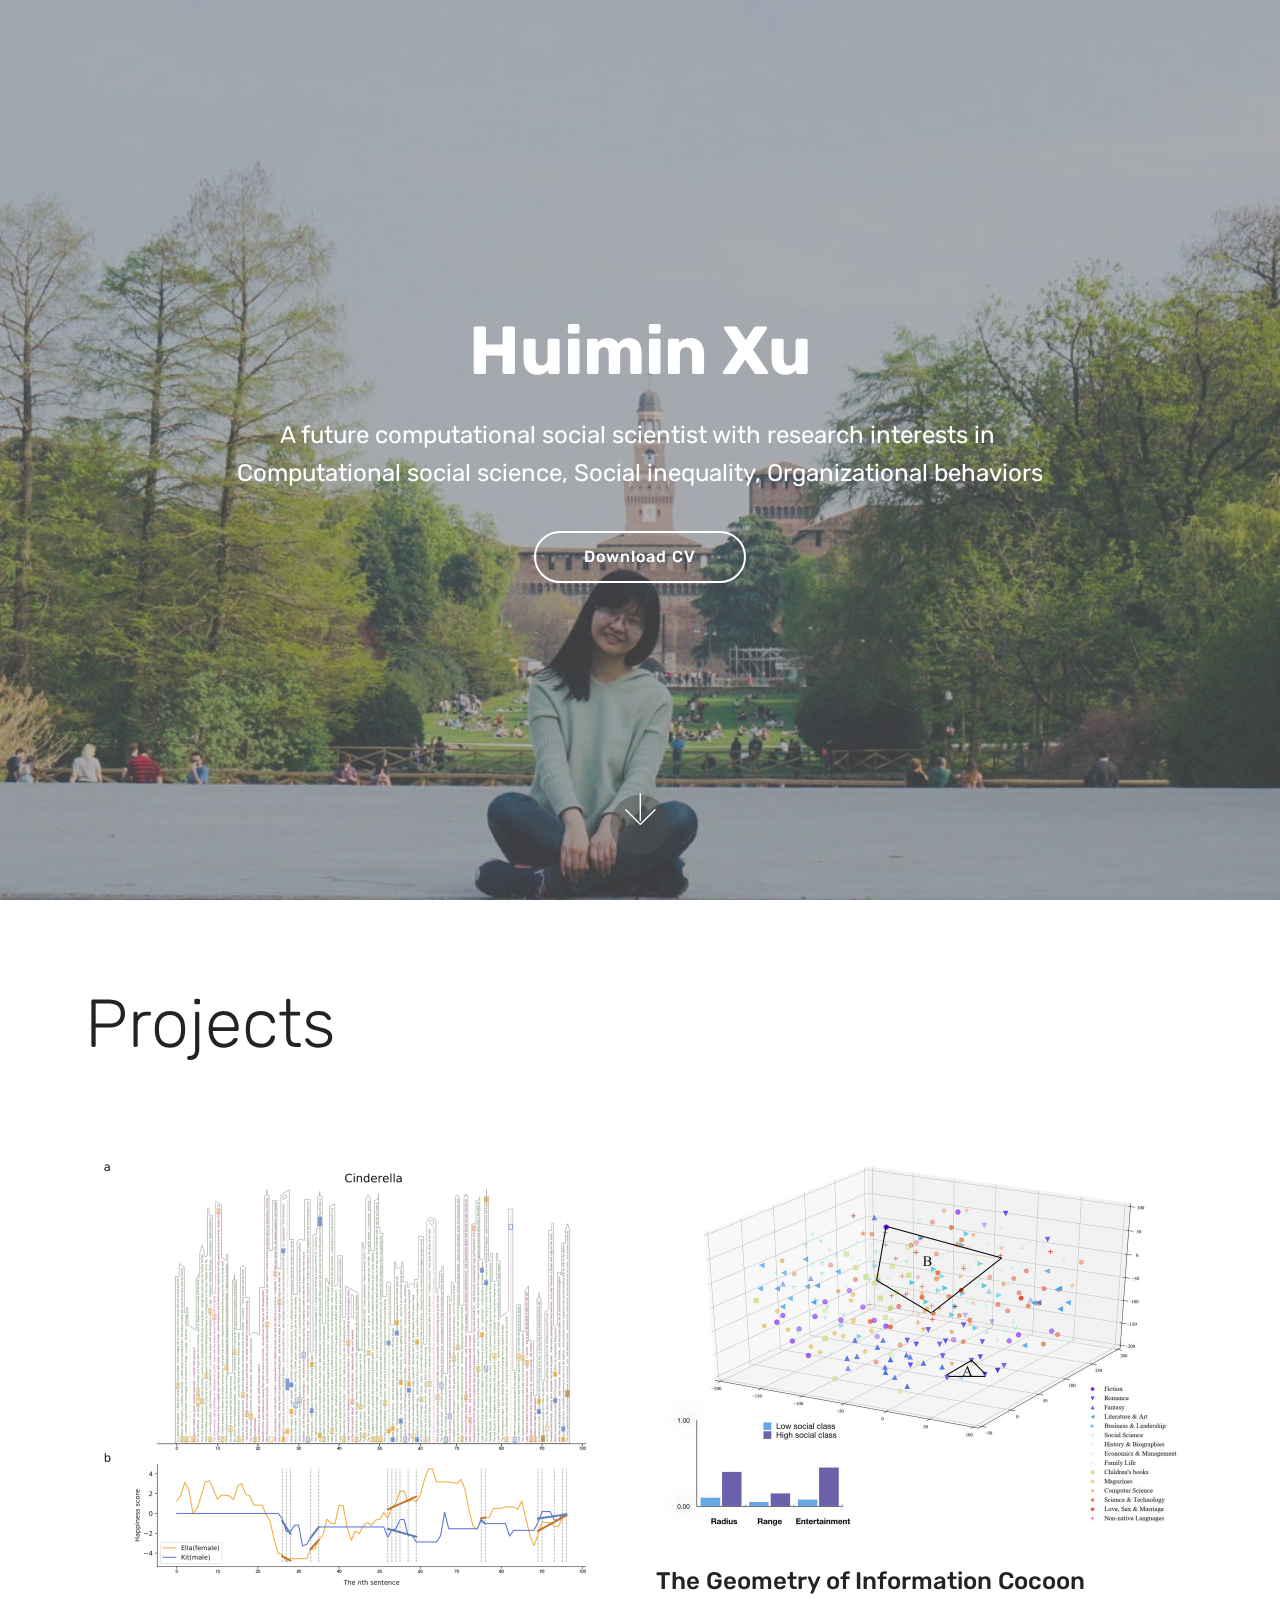
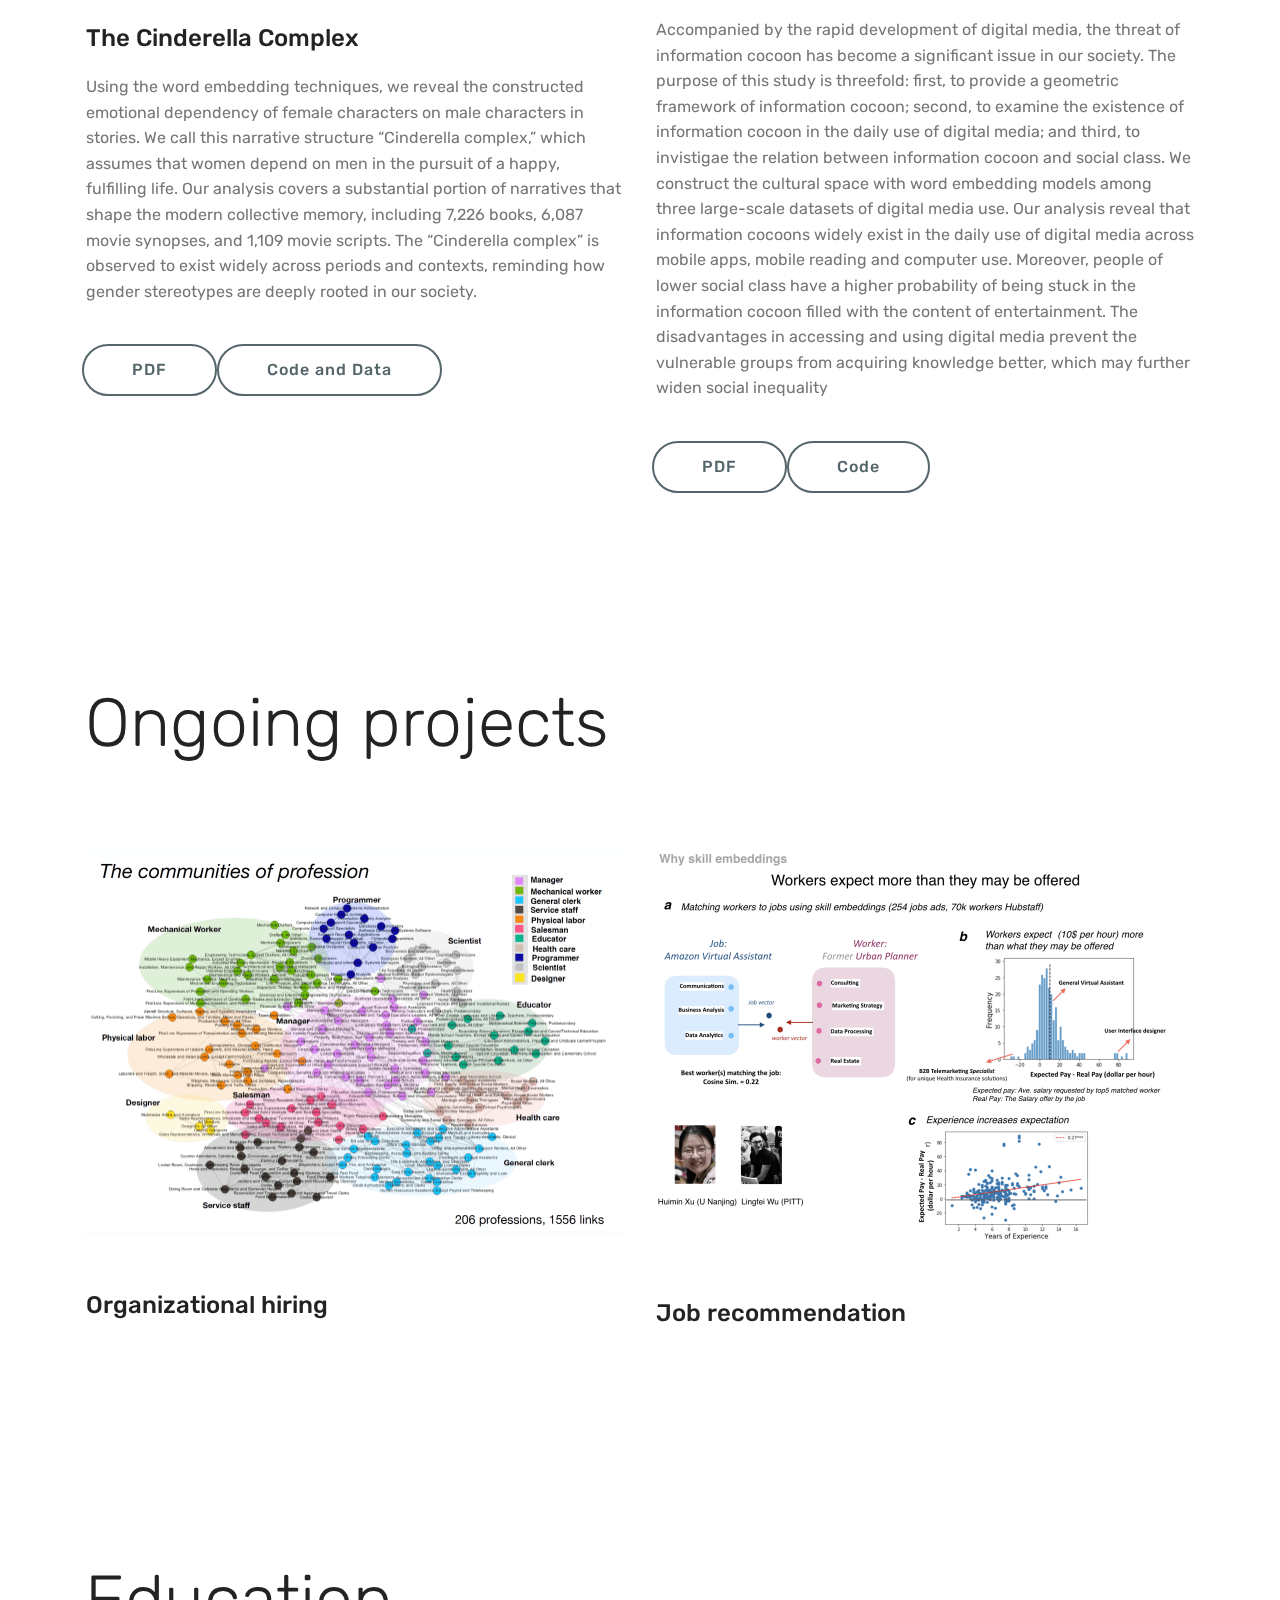
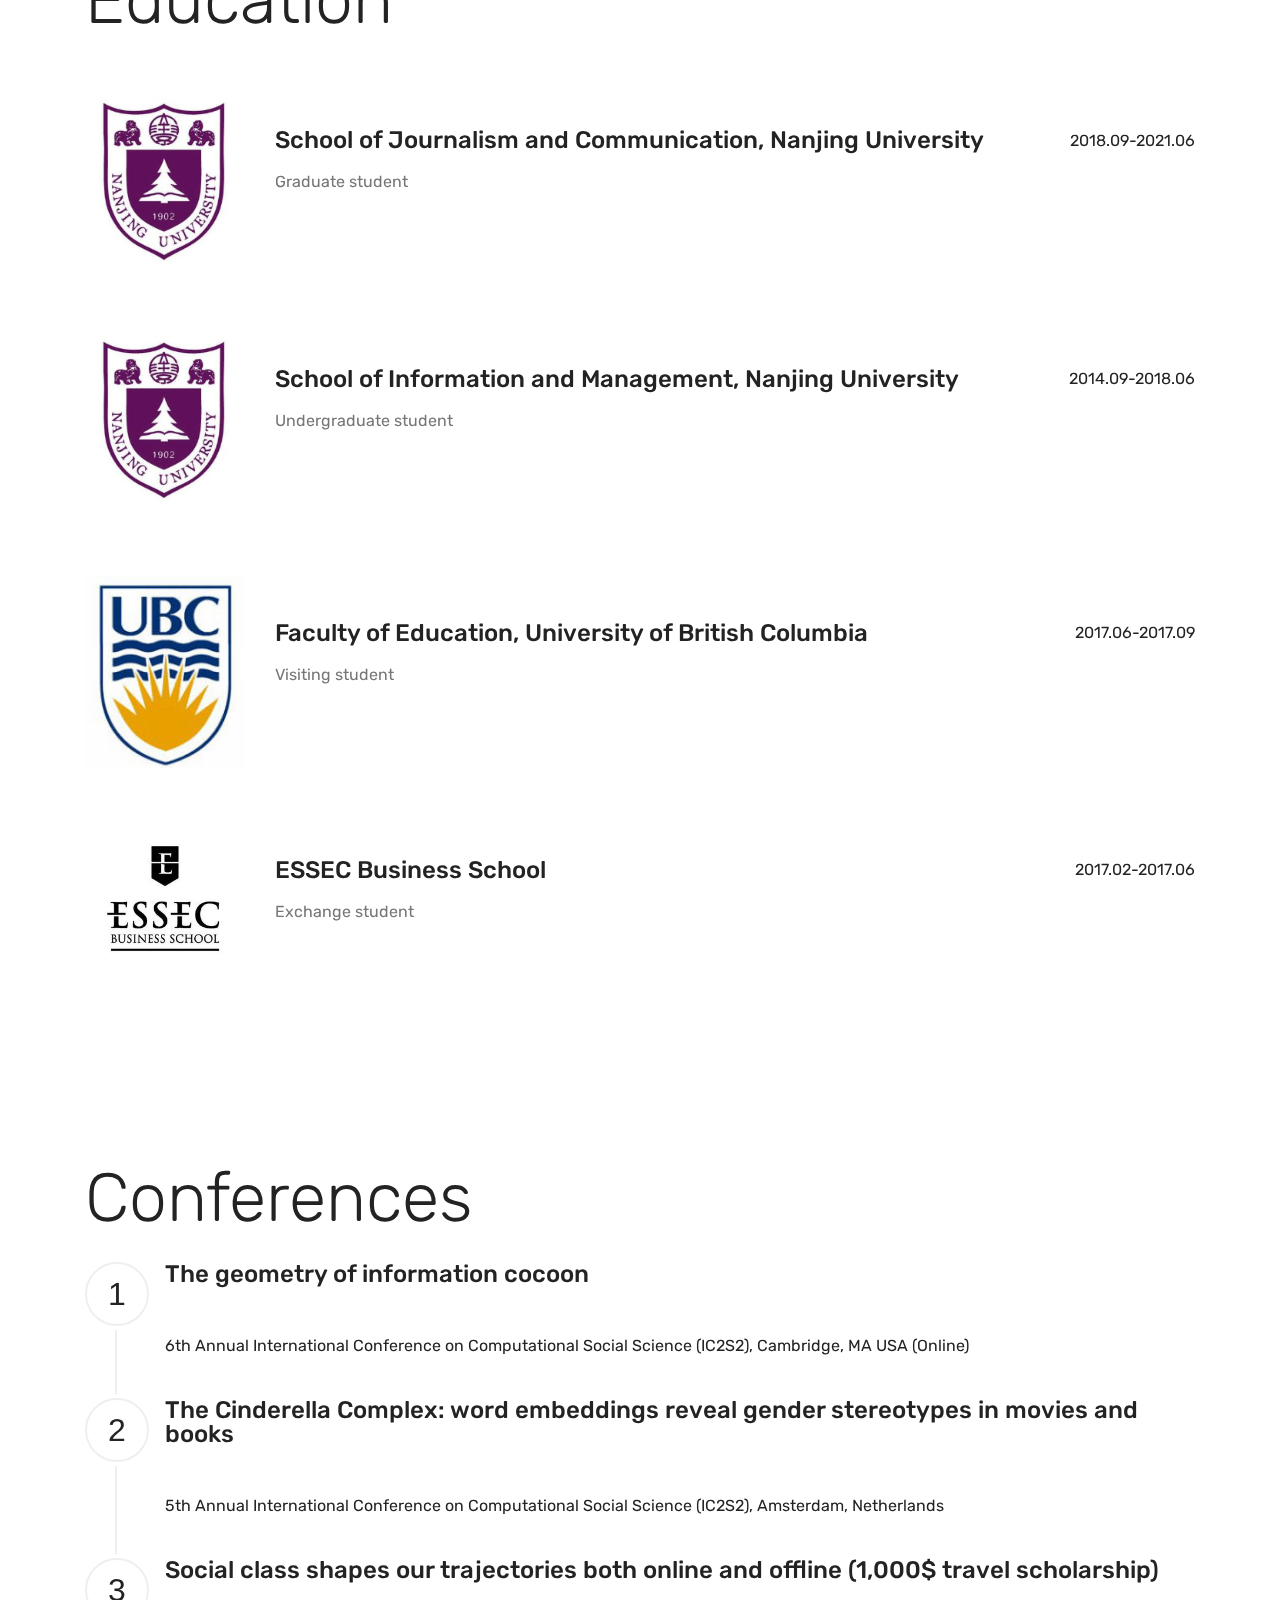
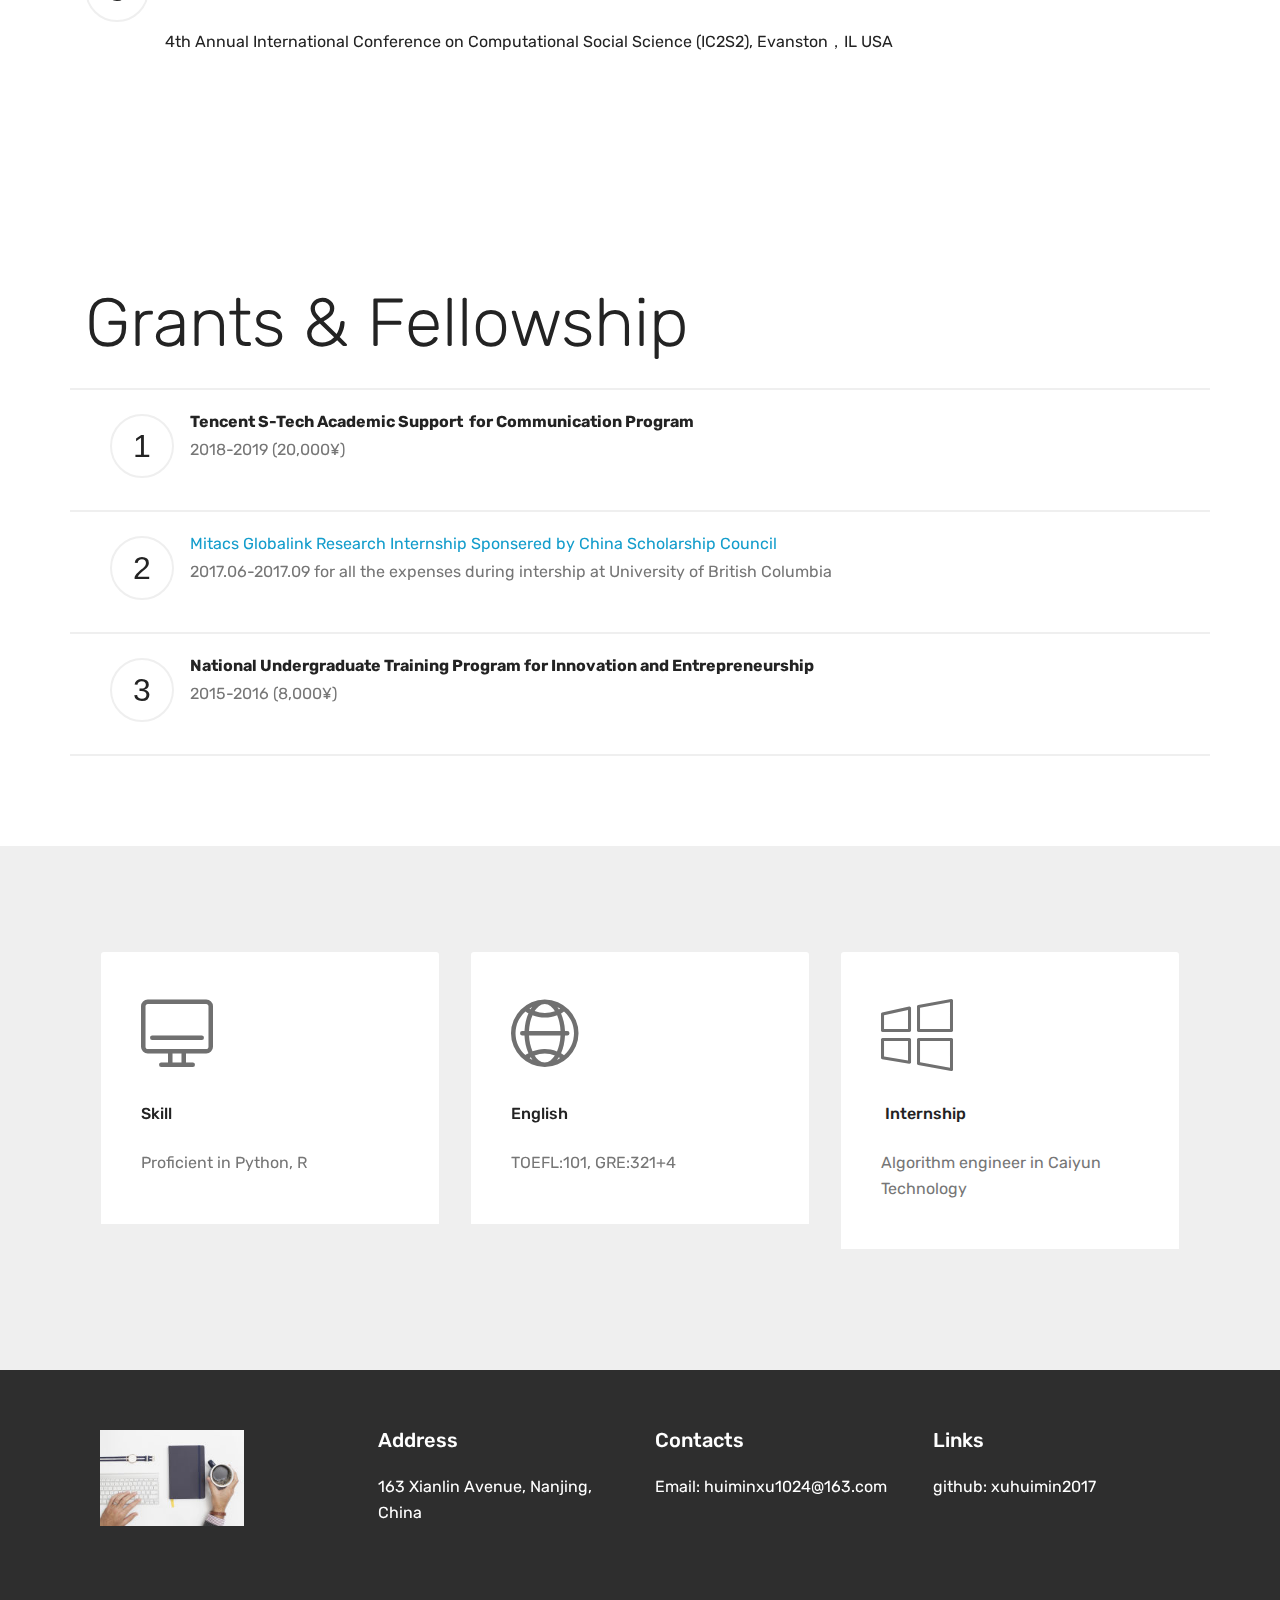
==== index.html @ 52d9cac0 "Add files via upload" ====
<!DOCTYPE html>
<html  >
<head>
  <!-- Site made with Mobirise Website Builder v4.10.5, https://mobirise.com -->
  <meta charset="UTF-8">
  <meta http-equiv="X-UA-Compatible" content="IE=edge">
  <meta name="generator" content="Mobirise v4.10.5, mobirise.com">
  <meta name="viewport" content="width=device-width, initial-scale=1, minimum-scale=1">
  <link rel="shortcut icon" href="assets/images/logo2.png" type="image/x-icon">
  <meta name="description" content="">
  
  <title>Home</title>
  <link rel="stylesheet" href="assets/web/assets/mobirise-icons-bold/mobirise-icons-bold.css">
  <link rel="stylesheet" href="assets/web/assets/mobirise-icons/mobirise-icons.css">
  <link rel="stylesheet" href="assets/tether/tether.min.css">
  <link rel="stylesheet" href="assets/bootstrap/css/bootstrap.min.css">
  <link rel="stylesheet" href="assets/bootstrap/css/bootstrap-grid.min.css">
  <link rel="stylesheet" href="assets/bootstrap/css/bootstrap-reboot.min.css">
  <link rel="stylesheet" href="assets/socicon/css/styles.css">
  <link rel="stylesheet" href="assets/dropdown/css/style.css">
  <link rel="stylesheet" href="assets/theme/css/style.css">
  <link rel="stylesheet" href="assets/mobirise/css/mbr-additional.css" type="text/css">
  
  
  
</head>
<body>
  <section class="menu cid-qTkzRZLJNu" once="menu" id="menu1-0">

    

    <nav class="navbar navbar-expand beta-menu navbar-dropdown align-items-center navbar-fixed-top navbar-toggleable-sm bg-color transparent">
        <button class="navbar-toggler navbar-toggler-right" type="button" data-toggle="collapse" data-target="#navbarSupportedContent" aria-controls="navbarSupportedContent" aria-expanded="false" aria-label="Toggle navigation">
            <div class="hamburger">
                <span></span>
                <span></span>
                <span></span>
                <span></span>
            </div>
        </button>
        <div class="menu-logo">
            <div class="navbar-brand">
                
                
            </div>
        </div>
        <div class="collapse navbar-collapse" id="navbarSupportedContent">
            
            
        </div>
    </nav>
</section>

<section class="engine"><a href="https://mobirise.info/m">website design templates</a></section><section class="cid-qTkA127IK8 mbr-fullscreen mbr-parallax-background" id="header2-1">

    

    <div class="mbr-overlay" style="opacity: 0.5; background-color: rgb(118, 118, 118);"></div>

    <div class="container align-center">
        <div class="row justify-content-md-center">
            <div class="mbr-white col-md-10">
                <h1 class="mbr-section-title mbr-bold pb-3 mbr-fonts-style display-1">Huimin Xu</h1>
                
                <p class="mbr-text pb-3 mbr-fonts-style display-5">A future computational social scientist with research interests in&nbsp;<br>Computational social science, Social inequality, Organizational behaviors</p>
                <div class="mbr-section-btn"><a class="btn btn-md btn-white-outline display-4" href="assets/files/HuiminXu.pdf" target="_blank">Download CV</a></div>
            </div>
        </div>
    </div>
    <div class="mbr-arrow hidden-sm-down" aria-hidden="true">
        <a href="#next">
            <i class="mbri-down mbr-iconfont"></i>
        </a>
    </div>
</section>

<section class="services1 cid-rKDtFszS0U" id="services1-d">
    <!---->
    
    <!---->
    <!--Overlay-->
    
    <!--Container-->
    <div class="container">
        <div class="row justify-content-center">
            <!--Titles-->
            <div class="title pb-5 col-12">
                <h2 class="align-left pb-3 mbr-fonts-style display-1">
                    Projects</h2>
                
            </div>
            <!--Card-1-->
            <div class="card col-12 col-md-6 p-3">
                <div class="card-wrapper">
                    <div class="card-img">
                        <img src="assets/images/-2019-12-14-10.04.32-1076x896.png" alt="Mobirise" title="">
                    </div>
                    <div class="card-box">
                        <h4 class="card-title mbr-fonts-style display-5">The Cinderella Complex</h4>
                        <p class="mbr-text mbr-fonts-style display-7">Using the word embedding techniques, we reveal the constructed emotional dependency of female characters on male characters in stories. We call this narrative structure “Cinderella complex,” which assumes that women depend on men in the pursuit of a happy, fulfilling life. Our analysis covers a substantial portion of narratives that shape the modern collective memory, including 7,226 books, 6,087 movie synopses, and 1,109 movie scripts. The “Cinderella complex” is observed to exist widely across periods and contexts, reminding how gender stereotypes are deeply rooted in our society.</p>
                        <!--Btn-->
                        <div class="mbr-section-btn align-left"><a href="https://journals.plos.org/plosone/article?id=10.1371/journal.pone.0225385" class="btn btn-warning-outline display-4" target="_blank">
                                PDF</a> <a href="https://github.com/xuhuimin2017/storyshape" class="btn btn-warning-outline display-4" target="_blank">
                                Code and Data</a></div>
                    </div>
                </div>
            </div>
            <!--Card-2-->
            <div class="card col-12 col-md-6 p-3 last-child">
                <div class="card-wrapper">
                    <div class="card-img">
                        <img src="assets/images/figure1-1076x782.jpg" alt="Mobirise" title="">
                    </div>
                    <div class="card-box">
                        <h4 class="card-title mbr-fonts-style display-5">The Geometry of Information Cocoon</h4>
                        <p class="mbr-text mbr-fonts-style display-7">
                            Accompanied by the rapid development of digital media, the threat of information cocoon has become a significant issue in our society. The purpose of this study is threefold: first, to provide a geometric framework of information cocoon; second, to examine the existence of information cocoon in the daily use of digital media; and third, to invistigae the relation between information cocoon and social class. We construct the cultural space with word embedding models among three large-scale datasets of digital media use. Our analysis reveal that information cocoons widely exist in the daily use of digital media across mobile apps, mobile reading and computer use. Moreover, people of lower social class have a higher probability of being stuck in the information cocoon filled with the content of entertainment. The disadvantages in accessing and using digital media prevent the vulnerable groups from acquiring knowledge better, which may further widen social inequality</p>
                        <!--Btn-->
                        <div class="mbr-section-btn align-left"><a href="https://arxiv.org/abs/2007.10083" class="btn btn-warning-outline display-4" target="_blank">
                                PDF</a> <a href="https://github.com/xuhuimin2017/The-Geometry-of-Information-Cocoon" class="btn btn-warning-outline display-4" target="_blank">Code</a></div>
                    </div>
                </div>
            </div>
            <!--Card-3-->
            
            <!--Card-4-->
            
        </div>
    </div>
</section>

<section class="services1 cid-sbhBZjIfH2" id="services1-p">
    <!---->
    
    <!---->
    <!--Overlay-->
    
    <!--Container-->
    <div class="container">
        <div class="row justify-content-center">
            <!--Titles-->
            <div class="title pb-5 col-12">
                <h2 class="align-left pb-3 mbr-fonts-style display-1">Ongoing projects</h2>
                
            </div>
            <!--Card-1-->
            <div class="card col-12 col-md-6 p-3">
                <div class="card-wrapper">
                    <div class="card-img">
                        <img src="assets/images/-2020-09-22-11.14.02-1076x785.png" alt="Mobirise" title="">
                    </div>
                    <div class="card-box">
                        <h4 class="card-title mbr-fonts-style display-5"><br>Organizational hiring</h4>
                        
                        <!--Btn-->
                        
                    </div>
                </div>
            </div>
            <!--Card-2-->
            <div class="card col-12 col-md-6 p-3 last-child">
                <div class="card-wrapper">
                    <div class="card-img">
                        <img src="assets/images/-2020-09-22-11.16.47-1076x800.png" alt="Mobirise" title="">
                    </div>
                    <div class="card-box">
                        <h4 class="card-title mbr-fonts-style display-5"><br>Job recommendation</h4>
                        
                        <!--Btn-->
                        
                    </div>
                </div>
            </div>
            <!--Card-3-->
            
            <!--Card-4-->
            
        </div>
    </div>
</section>

<section class="services6 cid-rv4BSjCt7p" id="services6-4">
    <!---->
    
    <!---->
    <!--Overlay-->
    
    <!--Container-->
    <div class="container">
        <div class="row">
            <!--Titles-->
            <div class="title col-12">
                <h2 class="align-left mbr-fonts-style m-0 display-1">Education</h2>
                
            </div>
            <!--Card-1-->
            <div class="card col-12 pb-5">
                <div class="card-wrapper media-container-row media-container-row">
                    <div class="card-box">
                        <div class="row">
                            <div class="col-12 col-md-2">
                                <!--Image-->
                                <div class="mbr-figure">
                                    <img src="assets/images/nju-208x248.png" alt="Mobirise" title="">
                                </div>
                            </div>
                            <div class="col-12 col-md-10">
                                <div class="wrapper">
                                    <div class="top-line pb-3">
                                        <h4 class="card-title mbr-fonts-style display-5">School of Journalism and Communication, Nanjing University</h4>
                                        <p class="mbr-text cost mbr-fonts-style m-0 display-7">
                                            2018.09-2021.06</p>
                                    </div>
                                    <div class="bottom-line">
                                        <p class="mbr-text mbr-fonts-style display-7">
                                            Graduate student</p>
                                    </div>
                                </div>
                            </div>
                        </div>
                    </div>
                </div>
            </div>
            <!--Card-2-->
            <div class="card col-12 pb-5">
                <div class="card-wrapper media-container-row media-container-row">
                    <div class="card-box">
                        <div class="row">
                            <div class="col-12 col-md-2">
                                <!--Image-->
                                <div class="mbr-figure">
                                    <img src="assets/images/nju-208x248.png" alt="Mobirise" title="">
                                </div>
                            </div>
                            <div class="col-12 col-md-10">
                                <div class="wrapper">
                                    <div class="top-line pb-3">
                                        <h4 class="card-title mbr-fonts-style display-5">
                                            School of Information and Management, Nanjing University</h4>
                                        <p class="mbr-text cost mbr-fonts-style m-0 display-7">
                                            2014.09-2018.06</p>
                                    </div>
                                    <div class="bottom-line">
                                        <p class="mbr-text mbr-fonts-style display-7">
                                            Undergraduate student</p>
                                    </div>
                                </div>
                            </div>
                        </div>
                    </div>
                </div>
            </div>
            <!--Card-3-->
            <div class="card col-12 pb-5">
                <div class="card-wrapper media-container-row media-container-row">
                    <div class="card-box">
                        <div class="row">
                            <div class="col-12 col-md-2">
                                <!--Image-->
                                <div class="mbr-figure">
                                    <img src="assets/images/ubc-168x232.png" alt="Mobirise" title="">
                                </div>
                            </div>
                            <div class="col-12 col-md-10">
                                <div class="wrapper">
                                    <div class="top-line pb-3">
                                        <h4 class="card-title mbr-fonts-style display-5">Faculty of Education, University of British Columbia</h4>
                                        <p class="mbr-text cost mbr-fonts-style m-0 display-7">2017.06-2017.09</p>
                                    </div>
                                    <div class="bottom-line">
                                        <p class="mbr-text mbr-fonts-style display-7">
                                            Visiting student</p>
                                    </div>
                                </div>
                            </div>
                        </div>
                    </div>
                </div>
            </div>
            <!--Card-4-->
            <div class="card col-12">
                <div class="card-wrapper media-container-row media-container-row">
                    <div class="card-box">
                        <div class="row">
                            <div class="col-12 col-md-2">
                                <!--Image-->
                                <div class="mbr-figure">
                                    <img src="assets/images/37d3d539b6003af3ba553066362ac65c1138b6cd-268x262.jpg" alt="Mobirise" title="">
                                </div>
                            </div>
                            <div class="col-12 col-md-10">
                                <div class="wrapper">
                                    <div class="top-line pb-3">
                                        <h4 class="card-title mbr-fonts-style display-5">ESSEC Business School</h4>
                                        <p class="mbr-text cost mbr-fonts-style m-0 display-7">2017.02-2017.06</p>
                                    </div>
                                    <div class="bottom-line">
                                        <p class="mbr-text mbr-fonts-style display-7">
                                            Exchange student</p>
                                    </div>
                                </div>
                            </div>
                        </div>
                    </div>
                </div>
            </div>
            <!--Card-5-->
            
            <!--Card-6-->
            
        </div>
    </div>
</section>

<section class="step1 cid-rv4XCA8Vnz" id="step1-a">

    

    
    
    <div class="container">
        <h2 class="mbr-section-title pb-3 mbr-fonts-style align-center display-1">Conferences<br></h2>
        
        <div class="step-container">
            <div class="card separline pb-4">
                <div class="step-element d-flex">
                    <div class="step-wrapper pr-3">
                        <h3 class="step d-flex align-items-center justify-content-center">
                            1
                        </h3>
                    </div>          
                    <div class="step-text-content">
                        <h4 class="mbr-step-title pb-3 mbr-fonts-style display-5">The geometry of information cocoon<div><br></div></h4>
                        <p class="mbr-step-text mbr-fonts-style display-7">6th Annual International Conference on Computational Social Science (IC2S2), Cambridge, MA USA (Online)<br>
                        </p>
                    </div>
                </div>
            </div>

            <div class="card separline pb-4">
                <div class="step-element d-flex">
                    <div class="step-wrapper pr-3">
                        <h3 class="step d-flex align-items-center justify-content-center">
                            2
                        </h3>
                    </div>          
                    <div class="step-text-content">
                        <h4 class="mbr-step-title pb-3 mbr-fonts-style display-5"><a href="https://www.kellogg.northwestern.edu/news-events/conference/ic2s2/2018.aspx#"></a>The Cinderella Complex: word embeddings reveal gender stereotypes in movies and books<div><br></div></h4>
                        <p class="mbr-step-text mbr-fonts-style display-7">5th Annual International Conference on Computational Social Science (IC2S2), Amsterdam, Netherlands<br></p>
                    </div>
                </div>
            </div>

            <div class="card">
                <div class="step-element d-flex">
                    <div class="step-wrapper pr-3">
                        <h3 class="step d-flex align-items-center justify-content-center">3</h3>
                    </div>          
                    <div class="step-text-content">
                        <h4 class="mbr-step-title pb-3 mbr-fonts-style display-5">Social class shapes our trajectories both online and offline (1,000$ travel scholarship)<div></div><div><br></div></h4>
                        <p class="mbr-step-text mbr-fonts-style display-7">4th Annual International Conference on Computational Social Science (IC2S2), Evanston，IL USA&nbsp;<br></p>
                    </div>
                </div>
            </div>

            
            
            
            
            
            
            
            
            
            
            
        </div>
    </div>
</section>

<section class="counters5 counters cid-rKJh9QV0je" id="counters5-l">

    

    

    <div class="container pt-4 mt-2">
        <h2 class="mbr-section-title pb-3 align-center mbr-fonts-style display-1">Grants &amp; Fellowship&nbsp;<br></h2>
        
        <div class="row justify-content-center">
            <div class="cards-block">
                <div class="cards-container">
                    <div class="card px-3 align-left col-12">
                        <div class="panel-item p-4 d-flex">
                            <div class="card-img pr-3">
                                <h3 class="img-text d-flex align-items-center justify-content-center">
                                    1
                                </h3>
                            </div>
                            <div class="card-text">
                                <h4 class="mbr-content-title mbr-bold mbr-fonts-style display-7">Tencent S-Tech Academic Support &nbsp;for Communication Program</h4>
                                <p class="mbr-content-text mbr-fonts-style display-7">2018-2019 (20,000¥)</p>
                            </div>
                        </div>
                    </div>
                    <div class="card px-3 align-left col-12">
                        <div class="panel-item p-4 d-flex">
                            <div class="card-img pr-3">
                                <h3 class="img-text d-flex align-items-center justify-content-center">
                                    2
                                </h3>
                            </div>
                            <div class="card-text">
                                <h4 class="mbr-content-title mbr-bold mbr-fonts-style display-7"><a href="https://www.mitacs.ca/en/programs/globalink/globalink-research-internship" target="_blank">Mitacs Globalink Research Internship Sponsered by China Scholarship Council</a></h4>
                                <p class="mbr-content-text mbr-fonts-style display-7">
                                    2017.06-2017.09 for all the expenses during intership at University of British Columbia</p>
                            </div>
                        </div>
                    </div>
                    <div class="card px-3 align-left col-12">
                        <div class="panel-item p-4 d-flex">
                            <div class="card-img pr-3">
                                <h3 class="img-text d-flex align-items-center justify-content-center">
                                    3
                                </h3>
                            </div>
                            <div class="card-text">
                                <h4 class="mbr-content-title mbr-bold mbr-fonts-style display-7">National Undergraduate Training Program for Innovation and Entrepreneurship</h4>
                                <p class="mbr-content-text mbr-fonts-style display-7">
                                    2015-2016 (8,000¥)</p>
                            </div>
                        </div>
                    </div>
                    
                </div>
            </div>
        </div>
    </div>
</section>

<section class="features6 cid-rv4NwIqVVY" id="features6-8">
    
    

    
    <div class="container">
        <div class="media-container-row">

            <div class="card p-3 col-12 col-md-6 col-lg-4">
                <div class="card-img pb-3">
                    <span class="mbr-iconfont mbrib-desktop"></span>
                </div>
                <div class="card-box">
                    <h4 class="card-title py-3 mbr-fonts-style display-7">
                        Skill</h4>
                    <p class="mbr-text mbr-fonts-style display-7">
                       Proficient in Python, R<br></p>
                </div>
            </div>

            <div class="card p-3 col-12 col-md-6 col-lg-4">
                <div class="card-img pb-3">
                    <span class="mbr-iconfont mbrib-globe-2"></span>
                </div>
                <div class="card-box">
                    <h4 class="card-title py-3 mbr-fonts-style display-7">
                        English</h4>
                    <p class="mbr-text mbr-fonts-style display-7">TOEFL:101, GRE:321+4
                    </p>
                </div>
            </div>

            <div class="card p-3 col-12 col-md-6 col-lg-4">
                <div class="card-img pb-3">
                    <span class="mbr-iconfont mbri-windows"></span>
                </div>
                <div class="card-box">
                    <h4 class="card-title py-3 mbr-fonts-style display-7">&nbsp;Internship</h4>
                    <p class="mbr-text mbr-fonts-style display-7">Algorithm engineer in Caiyun Technology</p>
                </div>
            </div>

            

        </div>

    </div>

</section>

<section class="cid-qTkAaeaxX5" id="footer1-2">

    

    

    <div class="container">
        <div class="media-container-row content text-white">
            <div class="col-12 col-md-3">
                <div class="media-wrap">
                    <a href="https://mobirise.com/">
                        <img src="assets/images/mbr-192x128.jpg" alt="Mobirise" title="">
                    </a>
                </div>
            </div>
            <div class="col-12 col-md-3 mbr-fonts-style display-7">
                <h5 class="pb-3">
                    Address
                </h5>
                <p class="mbr-text">163 Xianlin Avenue, Nanjing, China</p>
            </div>
            <div class="col-12 col-md-3 mbr-fonts-style display-7">
                <h5 class="pb-3">
                    Contacts
                </h5>
                <p class="mbr-text">
                    Email: huiminxu1024@163.com &nbsp; &nbsp;</p>
            </div>
            <div class="col-12 col-md-3 mbr-fonts-style display-7">
                <h5 class="pb-3">
                    Links
                </h5>
                <p class="mbr-text">github: xuhuimin2017</p>
            </div>
        </div>
        
    </div>
</section>


  <script src="assets/web/assets/jquery/jquery.min.js"></script>
  <script src="assets/popper/popper.min.js"></script>
  <script src="assets/tether/tether.min.js"></script>
  <script src="assets/bootstrap/js/bootstrap.min.js"></script>
  <script src="assets/touchswipe/jquery.touch-swipe.min.js"></script>
  <script src="assets/parallax/jarallax.min.js"></script>
  <script src="assets/viewportchecker/jquery.viewportchecker.js"></script>
  <script src="assets/smoothscroll/smooth-scroll.js"></script>
  <script src="assets/dropdown/js/nav-dropdown.js"></script>
  <script src="assets/dropdown/js/navbar-dropdown.js"></script>
  <script src="assets/theme/js/script.js"></script>
  
  
</body>
</html>
---- assets/web/assets/mobirise-icons-bold/mobirise-icons-bold.css ----
@font-face {
  font-family: 'mobirise-icons-bold';
  src:  url('mobirise-icons-bold.eot?m1l4yr');
  src:  url('mobirise-icons-bold.eot?m1l4yr#iefix') format('embedded-opentype'),
    url('mobirise-icons-bold.ttf?m1l4yr') format('truetype'),
    url('mobirise-icons-bold.woff?m1l4yr') format('woff'),
    url('mobirise-icons-bold.svg?m1l4yr#mobirise-icons-bold') format('svg');
  font-weight: normal;
  font-style: normal;
}

[class^="mbrib-"], [class*="mbrib-"] {
  /* use !important to prevent issues with browser extensions that change fonts */
  font-family: 'mobirise-icons-bold' !important;
  speak: none;
  font-style: normal;
  font-weight: normal;
  font-variant: normal;
  text-transform: none;
  line-height: 1;

  /* Better Font Rendering =========== */
  -webkit-font-smoothing: antialiased;
  -moz-osx-font-smoothing: grayscale;
}

.mbrib-add-submenu:before {
  content: "\e900";
}
.mbrib-alert:before {
  content: "\e901";
}
.mbrib-align-center:before {
  content: "\e902";
}
.mbrib-align-justify:before {
  content: "\e903";
}
.mbrib-align-left:before {
  content: "\e904";
}
.mbrib-align-right:before {
  content: "\e905";
}
.mbrib-android:before {
  content: "\e906";
}
.mbrib-apple:before {
  content: "\e907";
}
.mbrib-arrow-down:before {
  content: "\e908";
}
.mbrib-arrow-next:before {
  content: "\e909";
}
.mbrib-arrow-prev:before {
  content: "\e90a";
}
.mbrib-arrow-up:before {
  content: "\e90b";
}
.mbrib-bold:before {
  content: "\e90c";
}
.mbrib-bookmark:before {
  content: "\e90d";
}
.mbrib-bootstrap:before {
  content: "\e90e";
}
.mbrib-briefcase:before {
  content: "\e90f";
}
.mbrib-browse:before {
  content: "\e910";
}
.mbrib-bulleted-list:before {
  content: "\e911";
}
.mbrib-calendar:before {
  content: "\e912";
}
.mbrib-camera:before {
  content: "\e913";
}
.mbrib-cart-add:before {
  content: "\e914";
}
.mbrib-cart-full:before {
  content: "\e915";
}
.mbrib-cash:before {
  content: "\e916";
}
.mbrib-change-style:before {
  content: "\e917";
}
.mbrib-chat:before {
  content: "\e918";
}
.mbrib-clock:before {
  content: "\e919";
}
.mbrib-close:before {
  content: "\e91a";
}
.mbrib-cloud:before {
  content: "\e91b";
}
.mbrib-code:before {
  content: "\e91c";
}
.mbrib-contact-form:before {
  content: "\e91d";
}
.mbrib-credit-card:before {
  content: "\e91e";
}
.mbrib-cursor-click:before {
  content: "\e91f";
}
.mbrib-cust-feedback:before {
  content: "\e920";
}
.mbrib-database:before {
  content: "\e921";
}
.mbrib-delivery:before {
  content: "\e922";
}
.mbrib-desktop:before {
  content: "\e923";
}
.mbrib-devices:before {
  content: "\e924";
}
.mbrib-down:before {
  content: "\e925";
}
.mbrib-download:before {
  content: "\e926";
}
.mbrib-drag-n-drop:before {
  content: "\e927";
}
.mbrib-drag-n-drop2:before {
  content: "\e928";
}
.mbrib-edit:before {
  content: "\e929";
}
.mbrib-edit2:before {
  content: "\e92a";
}
.mbrib-error:before {
  content: "\e92b";
}
.mbrib-extension:before {
  content: "\e92c";
}
.mbrib-features:before {
  content: "\e92d";
}
.mbrib-file:before {
  content: "\e92e";
}
.mbrib-flag:before {
  content: "\e92f";
}
.mbrib-folder:before {
  content: "\e930";
}
.mbrib-gift:before {
  content: "\e931";
}
.mbrib-github:before {
  content: "\e932";
}
.mbrib-globe-2:before {
  content: "\e933";
}
.mbrib-globe:before {
  content: "\e934";
}
.mbrib-growing-chart:before {
  content: "\e935";
}
.mbrib-hearth:before {
  content: "\e936";
}
.mbrib-help:before {
  content: "\e937";
}
.mbrib-home:before {
  content: "\e938";
}
.mbrib-hot-cup:before {
  content: "\e939";
}
.mbrib-idea:before {
  content: "\e93a";
}
.mbrib-image-gallery:before {
  content: "\e93b";
}
.mbrib-image-slider:before {
  content: "\e93c";
}
.mbrib-info:before {
  content: "\e93d";
}
.mbrib-italic:before {
  content: "\e93e";
}
.mbrib-key:before {
  content: "\e93f";
}
.mbrib-laptop:before {
  content: "\e940";
}
.mbrib-layers:before {
  content: "\e941";
}
.mbrib-left-right:before {
  content: "\e942";
}
.mbrib-left:before {
  content: "\e943";
}
.mbrib-letter:before {
  content: "\e944";
}
.mbrib-like:before {
  content: "\e945";
}
.mbrib-link:before {
  content: "\e946";
}
.mbrib-lock:before {
  content: "\e947";
}
.mbrib-login:before {
  content: "\e948";
}
.mbrib-logout:before {
  content: "\e949";
}
.mbrib-magic-stick:before {
  content: "\e94a";
}
.mbrib-map-pin:before {
  content: "\e94b";
}
.mbrib-menu:before {
  content: "\e94c";
}
.mbrib-mobile:before {
  content: "\e94d";
}
.mbrib-mobile2:before {
  content: "\e94e";
}
.mbrib-mobirise:before {
  content: "\e94f";
}
.mbrib-more-horizontal:before {
  content: "\e950";
}
.mbrib-more-vertical:before {
  content: "\e951";
}
.mbrib-music:before {
  content: "\e952";
}
.mbrib-new-file:before {
  content: "\e953";
}
.mbrib-numbered-list:before {
  content: "\e954";
}
.mbrib-opened-folder:before {
  content: "\e955";
}
.mbrib-pages:before {
  content: "\e956";
}
.mbrib-paper-plane:before {
  content: "\e957";
}
.mbrib-paperclip:before {
  content: "\e958";
}
.mbrib-photo:before {
  content: "\e959";
}
.mbrib-photos:before {
  content: "\e95a";
}
.mbrib-pin:before {
  content: "\e95b";
}
.mbrib-play:before {
  content: "\e95c";
}
.mbrib-plus:before {
  content: "\e95d";
}
.mbrib-preview:before {
  content: "\e95e";
}
.mbrib-print:before {
  content: "\e95f";
}
.mbrib-protect:before {
  content: "\e960";
}
.mbrib-question:before {
  content: "\e961";
}
.mbrib-quote-left:before {
  content: "\e962";
}
.mbrib-quote-right:before {
  content: "\e963";
}
.mbrib-redo:before {
  content: "\e964";
}
.mbrib-refresh:before {
  content: "\e965";
}
.mbrib-responsive:before {
  content: "\e966";
}
.mbrib-right:before {
  content: "\e967";
}
.mbrib-rocket:before {
  content: "\e968";
}
.mbrib-sad-face:before {
  content: "\e969";
}
.mbrib-sale:before {
  content: "\e96a";
}
.mbrib-save:before {
  content: "\e96b";
}
.mbrib-search:before {
  content: "\e96c";
}
.mbrib-setting:before {
  content: "\e96d";
}
.mbrib-setting2:before {
  content: "\e96e";
}
.mbrib-setting3:before {
  content: "\e96f";
}
.mbrib-share:before {
  content: "\e970";
}
.mbrib-shopping-bag:before {
  content: "\e971";
}
.mbrib-shopping-basket:before {
  content: "\e972";
}
.mbrib-shopping-cart:before {
  content: "\e973";
}
.mbrib-sites:before {
  content: "\e974";
}
.mbrib-smile-face:before {
  content: "\e975";
}
.mbrib-speed:before {
  content: "\e976";
}
.mbrib-star:before {
  content: "\e977";
}
.mbrib-success:before {
  content: "\e978";
}
.mbrib-sun:before {
  content: "\e979";
}
.mbrib-sun2:before {
  content: "\e97a";
}
.mbrib-tablet-vertical:before {
  content: "\e97b";
}
.mbrib-tablet:before {
  content: "\e97c";
}
.mbrib-target:before {
  content: "\e97d";
}
.mbrib-timer:before {
  content: "\e97e";
}
.mbrib-to-ftp:before {
  content: "\e97f";
}
.mbrib-to-local-drive:before {
  content: "\e980";
}
.mbrib-touch-swipe:before {
  content: "\e981";
}
.mbrib-touch:before {
  content: "\e982";
}
.mbrib-trash:before {
  content: "\e983";
}
.mbrib-underline:before {
  content: "\e984";
}
.mbrib-undo:before {
  content: "\e985";
}
.mbrib-unlink:before {
  content: "\e986";
}
.mbrib-unlock:before {
  content: "\e987";
}
.mbrib-up-down:before {
  content: "\e988";
}
.mbrib-up:before {
  content: "\e989";
}
.mbrib-update:before {
  content: "\e98a";
}
.mbrib-upload:before {
  content: "\e98b";
}
.mbrib-user:before {
  content: "\e98c";
}
.mbrib-user2:before {
  content: "\e98d";
}
.mbrib-users:before {
  content: "\e98e";
}
.mbrib-video-play:before {
  content: "\e98f";
}
.mbrib-video:before {
  content: "\e990";
}
.mbrib-watch:before {
  content: "\e991";
}
.mbrib-website-theme:before {
  content: "\e992";
}
.mbrib-wifi:before {
  content: "\e993";
}
.mbrib-windows:before {
  content: "\e994";
}
.mbrib-zoom-out:before {
  content: "\e995";
}
---- assets/web/assets/mobirise-icons/mobirise-icons.css ----
@font-face {
  font-family: 'MobiriseIcons';
  src:  url('mobirise-icons.eot?spat4u');
  src:  url('mobirise-icons.eot?spat4u#iefix') format('embedded-opentype'),
    url('mobirise-icons.ttf?spat4u') format('truetype'),
    url('mobirise-icons.woff?spat4u') format('woff'),
    url('mobirise-icons.svg?spat4u#MobiriseIcons') format('svg');
  font-weight: normal;
  font-style: normal;
}

[class^="mbri-"], [class*=" mbri-"] {
  /* use !important to prevent issues with browser extensions that change fonts */
  font-family: MobiriseIcons !important;
  speak: none;
  font-style: normal;
  font-weight: normal;
  font-variant: normal;
  text-transform: none;
  line-height: 1;

  /* Better Font Rendering =========== */
  -webkit-font-smoothing: antialiased;
  -moz-osx-font-smoothing: grayscale;
}

.mbri-add-submenu:before {
  content: "\e900";
}
.mbri-alert:before {
  content: "\e901";
}
.mbri-align-center:before {
  content: "\e902";
}
.mbri-align-justify:before {
  content: "\e903";
}
.mbri-align-left:before {
  content: "\e904";
}
.mbri-align-right:before {
  content: "\e905";
}
.mbri-android:before {
  content: "\e906";
}
.mbri-apple:before {
  content: "\e907";
}
.mbri-arrow-down:before {
  content: "\e908";
}
.mbri-arrow-next:before {
  content: "\e909";
}
.mbri-arrow-prev:before {
  content: "\e90a";
}
.mbri-arrow-up:before {
  content: "\e90b";
}
.mbri-bold:before {
  content: "\e90c";
}
.mbri-bookmark:before {
  content: "\e90d";
}
.mbri-bootstrap:before {
  content: "\e90e";
}
.mbri-briefcase:before {
  content: "\e90f";
}
.mbri-browse:before {
  content: "\e910";
}
.mbri-bulleted-list:before {
  content: "\e911";
}
.mbri-calendar:before {
  content: "\e912";
}
.mbri-camera:before {
  content: "\e913";
}
.mbri-cart-add:before {
  content: "\e914";
}
.mbri-cart-full:before {
  content: "\e915";
}
.mbri-cash:before {
  content: "\e916";
}
.mbri-change-style:before {
  content: "\e917";
}
.mbri-chat:before {
  content: "\e918";
}
.mbri-clock:before {
  content: "\e919";
}
.mbri-close:before {
  content: "\e91a";
}
.mbri-cloud:before {
  content: "\e91b";
}
.mbri-code:before {
  content: "\e91c";
}
.mbri-contact-form:before {
  content: "\e91d";
}
.mbri-credit-card:before {
  content: "\e91e";
}
.mbri-cursor-click:before {
  content: "\e91f";
}
.mbri-cust-feedback:before {
  content: "\e920";
}
.mbri-database:before {
  content: "\e921";
}
.mbri-delivery:before {
  content: "\e922";
}
.mbri-desktop:before {
  content: "\e923";
}
.mbri-devices:before {
  content: "\e924";
}
.mbri-down:before {
  content: "\e925";
}
.mbri-download:before {
  content: "\e989";
}
.mbri-drag-n-drop:before {
  content: "\e927";
}
.mbri-drag-n-drop2:before {
  content: "\e928";
}
.mbri-edit:before {
  content: "\e929";
}
.mbri-edit2:before {
  content: "\e92a";
}
.mbri-error:before {
  content: "\e92b";
}
.mbri-extension:before {
  content: "\e92c";
}
.mbri-features:before {
  content: "\e92d";
}
.mbri-file:before {
  content: "\e92e";
}
.mbri-flag:before {
  content: "\e92f";
}
.mbri-folder:before {
  content: "\e930";
}
.mbri-gift:before {
  content: "\e931";
}
.mbri-github:before {
  content: "\e932";
}
.mbri-globe:before {
  content: "\e933";
}
.mbri-globe-2:before {
  content: "\e934";
}
.mbri-growing-chart:before {
  content: "\e935";
}
.mbri-hearth:before {
  content: "\e936";
}
.mbri-help:before {
  content: "\e937";
}
.mbri-home:before {
  content: "\e938";
}
.mbri-hot-cup:before {
  content: "\e939";
}
.mbri-idea:before {
  content: "\e93a";
}
.mbri-image-gallery:before {
  content: "\e93b";
}
.mbri-image-slider:before {
  content: "\e93c";
}
.mbri-info:before {
  content: "\e93d";
}
.mbri-italic:before {
  content: "\e93e";
}
.mbri-key:before {
  content: "\e93f";
}
.mbri-laptop:before {
  content: "\e940";
}
.mbri-layers:before {
  content: "\e941";
}
.mbri-left-right:before {
  content: "\e942";
}
.mbri-left:before {
  content: "\e943";
}
.mbri-letter:before {
  content: "\e944";
}
.mbri-like:before {
  content: "\e945";
}
.mbri-link:before {
  content: "\e946";
}
.mbri-lock:before {
  content: "\e947";
}
.mbri-login:before {
  content: "\e948";
}
.mbri-logout:before {
  content: "\e949";
}
.mbri-magic-stick:before {
  content: "\e94a";
}
.mbri-map-pin:before {
  content: "\e94b";
}
.mbri-menu:before {
  content: "\e94c";
}
.mbri-mobile:before {
  content: "\e94d";
}
.mbri-mobile2:before {
  content: "\e94e";
}
.mbri-mobirise:before {
  content: "\e94f";
}
.mbri-more-horizontal:before {
  content: "\e950";
}
.mbri-more-vertical:before {
  content: "\e951";
}
.mbri-music:before {
  content: "\e952";
}
.mbri-new-file:before {
  content: "\e953";
}
.mbri-numbered-list:before {
  content: "\e954";
}
.mbri-opened-folder:before {
  content: "\e955";
}
.mbri-pages:before {
  content: "\e956";
}
.mbri-paper-plane:before {
  content: "\e957";
}
.mbri-paperclip:before {
  content: "\e958";
}
.mbri-photo:before {
  content: "\e959";
}
.mbri-photos:before {
  content: "\e95a";
}
.mbri-pin:before {
  content: "\e95b";
}
.mbri-play:before {
  content: "\e95c";
}
.mbri-plus:before {
  content: "\e95d";
}
.mbri-preview:before {
  content: "\e95e";
}
.mbri-print:before {
  content: "\e95f";
}
.mbri-protect:before {
  content: "\e960";
}
.mbri-question:before {
  content: "\e961";
}
.mbri-quote-left:before {
  content: "\e962";
}
.mbri-quote-right:before {
  content: "\e963";
}
.mbri-refresh:before {
  content: "\e964";
}
.mbri-responsive:before {
  content: "\e965";
}
.mbri-right:before {
  content: "\e966";
}
.mbri-rocket:before {
  content: "\e967";
}
.mbri-sad-face:before {
  content: "\e968";
}
.mbri-sale:before {
  content: "\e969";
}
.mbri-save:before {
  content: "\e96a";
}
.mbri-search:before {
  content: "\e96b";
}
.mbri-setting:before {
  content: "\e96c";
}
.mbri-setting2:before {
  content: "\e96d";
}
.mbri-setting3:before {
  content: "\e96e";
}
.mbri-share:before {
  content: "\e96f";
}
.mbri-shopping-bag:before {
  content: "\e970";
}
.mbri-shopping-basket:before {
  content: "\e971";
}
.mbri-shopping-cart:before {
  content: "\e972";
}
.mbri-sites:before {
  content: "\e973";
}
.mbri-smile-face:before {
  content: "\e974";
}
.mbri-speed:before {
  content: "\e975";
}
.mbri-star:before {
  content: "\e976";
}
.mbri-success:before {
  content: "\e977";
}
.mbri-sun:before {
  content: "\e978";
}
.mbri-sun2:before {
  content: "\e979";
}
.mbri-tablet:before {
  content: "\e97a";
}
.mbri-tablet-vertical:before {
  content: "\e97b";
}
.mbri-target:before {
  content: "\e97c";
}
.mbri-timer:before {
  content: "\e97d";
}
.mbri-to-ftp:before {
  content: "\e97e";
}
.mbri-to-local-drive:before {
  content: "\e97f";
}
.mbri-touch-swipe:before {
  content: "\e980";
}
.mbri-touch:before {
  content: "\e981";
}
.mbri-trash:before {
  content: "\e982";
}
.mbri-underline:before {
  content: "\e983";
}
.mbri-unlink:before {
  content: "\e984";
}
.mbri-unlock:before {
  content: "\e985";
}
.mbri-up-down:before {
  content: "\e986";
}
.mbri-up:before {
  content: "\e987";
}
.mbri-update:before {
  content: "\e988";
}
.mbri-upload:before {
 content: "\e926"; 
}
.mbri-user:before {
  content: "\e98a";
}
.mbri-user2:before {
  content: "\e98b";
}
.mbri-users:before {
  content: "\e98c";
}
.mbri-video:before {
  content: "\e98d";
}
.mbri-video-play:before {
  content: "\e98e";
}
.mbri-watch:before {
  content: "\e98f";
}
.mbri-website-theme:before {
  content: "\e990";
}
.mbri-wifi:before {
  content: "\e991";
}
.mbri-windows:before {
  content: "\e992";
}
.mbri-zoom-out:before {
  content: "\e993";
}
.mbri-redo:before {
  content: "\e994";
}
.mbri-undo:before {
  content: "\e995";
}
---- assets/socicon/css/styles.css ----
@charset "UTF-8";

@font-face {
  font-family: "socicon";
  src:url("../fonts/socicon.eot");
  src:url("../fonts/socicon.eot?#iefix") format("embedded-opentype"),
    url("../fonts/socicon.woff") format("woff"),
    url("../fonts/socicon.ttf") format("truetype"),
    url("../fonts/socicon.svg#socicon") format("svg");
  font-weight: normal;
  font-style: normal;

}

[data-icon]:before {
  font-family: "socicon" !important;
  content: attr(data-icon);
  font-style: normal !important;
  font-weight: normal !important;
  font-variant: normal !important;
  text-transform: none !important;
  speak: none;
  line-height: 1;
  -webkit-font-smoothing: antialiased;
  -moz-osx-font-smoothing: grayscale;
}

[class^="socicon-"]:before,
[class*=" socicon-"]:before {
  font-family: "socicon" !important;
  font-style: normal !important;
  font-weight: normal !important;
  font-variant: normal !important;
  text-transform: none !important;
  speak: none;
  line-height: 1;
  -webkit-font-smoothing: antialiased;
  -moz-osx-font-smoothing: grayscale;
}

.socicon-modelmayhem:before {
  content: "\e000";
}
.socicon-mixcloud:before {
  content: "\e001";
}
.socicon-drupal:before {
  content: "\e002";
}
.socicon-swarm:before {
  content: "\e003";
}
.socicon-istock:before {
  content: "\e004";
}
.socicon-yammer:before {
  content: "\e005";
}
.socicon-ello:before {
  content: "\e006";
}
.socicon-stackoverflow:before {
  content: "\e007";
}
.socicon-persona:before {
  content: "\e008";
}
.socicon-triplej:before {
  content: "\e009";
}
.socicon-houzz:before {
  content: "\e00a";
}
.socicon-rss:before {
  content: "\e00b";
}
.socicon-paypal:before {
  content: "\e00c";
}
.socicon-odnoklassniki:before {
  content: "\e00d";
}
.socicon-airbnb:before {
  content: "\e00e";
}
.socicon-periscope:before {
  content: "\e00f";
}
.socicon-outlook:before {
  content: "\e010";
}
.socicon-coderwall:before {
  content: "\e011";
}
.socicon-tripadvisor:before {
  content: "\e012";
}
.socicon-appnet:before {
  content: "\e013";
}
.socicon-goodreads:before {
  content: "\e014";
}
.socicon-tripit:before {
  content: "\e015";
}
.socicon-lanyrd:before {
  content: "\e016";
}
.socicon-slideshare:before {
  content: "\e017";
}
.socicon-buffer:before {
  content: "\e018";
}
.socicon-disqus:before {
  content: "\e019";
}
.socicon-vkontakte:before {
  content: "\e01a";
}
.socicon-whatsapp:before {
  content: "\e01b";
}
.socicon-patreon:before {
  content: "\e01c";
}
.socicon-storehouse:before {
  content: "\e01d";
}
.socicon-pocket:before {
  content: "\e01e";
}
.socicon-mail:before {
  content: "\e01f";
}
.socicon-blogger:before {
  content: "\e020";
}
.socicon-technorati:before {
  content: "\e021";
}
.socicon-reddit:before {
  content: "\e022";
}
.socicon-dribbble:before {
  content: "\e023";
}
.socicon-stumbleupon:before {
  content: "\e024";
}
.socicon-digg:before {
  content: "\e025";
}
.socicon-envato:before {
  content: "\e026";
}
.socicon-behance:before {
  content: "\e027";
}
.socicon-delicious:before {
  content: "\e028";
}
.socicon-deviantart:before {
  content: "\e029";
}
.socicon-forrst:before {
  content: "\e02a";
}
.socicon-play:before {
  content: "\e02b";
}
.socicon-zerply:before {
  content: "\e02c";
}
.socicon-wikipedia:before {
  content: "\e02d";
}
.socicon-apple:before {
  content: "\e02e";
}
.socicon-flattr:before {
  content: "\e02f";
}
.socicon-github:before {
  content: "\e030";
}
.socicon-renren:before {
  content: "\e031";
}
.socicon-friendfeed:before {
  content: "\e032";
}
.socicon-newsvine:before {
  content: "\e033";
}
.socicon-identica:before {
  content: "\e034";
}
.socicon-bebo:before {
  content: "\e035";
}
.socicon-zynga:before {
  content: "\e036";
}
.socicon-steam:before {
  content: "\e037";
}
.socicon-xbox:before {
  content: "\e038";
}
.socicon-windows:before {
  content: "\e039";
}
.socicon-qq:before {
  content: "\e03a";
}
.socicon-douban:before {
  content: "\e03b";
}
.socicon-meetup:before {
  content: "\e03c";
}
.socicon-playstation:before {
  content: "\e03d";
}
.socicon-android:before {
  content: "\e03e";
}
.socicon-snapchat:before {
  content: "\e03f";
}
.socicon-twitter:before {
  content: "\e040";
}
.socicon-facebook:before {
  content: "\e041";
}
.socicon-googleplus:before {
  content: "\e042";
}
.socicon-pinterest:before {
  content: "\e043";
}
.socicon-foursquare:before {
  content: "\e044";
}
.socicon-yahoo:before {
  content: "\e045";
}
.socicon-skype:before {
  content: "\e046";
}
.socicon-yelp:before {
  content: "\e047";
}
.socicon-feedburner:before {
  content: "\e048";
}
.socicon-linkedin:before {
  content: "\e049";
}
.socicon-viadeo:before {
  content: "\e04a";
}
.socicon-xing:before {
  content: "\e04b";
}
.socicon-myspace:before {
  content: "\e04c";
}
.socicon-soundcloud:before {
  content: "\e04d";
}
.socicon-spotify:before {
  content: "\e04e";
}
.socicon-grooveshark:before {
  content: "\e04f";
}
.socicon-lastfm:before {
  content: "\e050";
}
.socicon-youtube:before {
  content: "\e051";
}
.socicon-vimeo:before {
  content: "\e052";
}
.socicon-dailymotion:before {
  content: "\e053";
}
.socicon-vine:before {
  content: "\e054";
}
.socicon-flickr:before {
  content: "\e055";
}
.socicon-500px:before {
  content: "\e056";
}
.socicon-wordpress:before {
  content: "\e058";
}
.socicon-tumblr:before {
  content: "\e059";
}
.socicon-twitch:before {
  content: "\e05a";
}
.socicon-8tracks:before {
  content: "\e05b";
}
.socicon-amazon:before {
  content: "\e05c";
}
.socicon-icq:before {
  content: "\e05d";
}
.socicon-smugmug:before {
  content: "\e05e";
}
.socicon-ravelry:before {
  content: "\e05f";
}
.socicon-weibo:before {
  content: "\e060";
}
.socicon-baidu:before {
  content: "\e061";
}
.socicon-angellist:before {
  content: "\e062";
}
.socicon-ebay:before {
  content: "\e063";
}
.socicon-imdb:before {
  content: "\e064";
}
.socicon-stayfriends:before {
  content: "\e065";
}
.socicon-residentadvisor:before {
  content: "\e066";
}
.socicon-google:before {
  content: "\e067";
}
.socicon-yandex:before {
  content: "\e068";
}
.socicon-sharethis:before {
  content: "\e069";
}
.socicon-bandcamp:before {
  content: "\e06a";
}
.socicon-itunes:before {
  content: "\e06b";
}
.socicon-deezer:before {
  content: "\e06c";
}
.socicon-telegram:before {
  content: "\e06e";
}
.socicon-openid:before {
  content: "\e06f";
}
.socicon-amplement:before {
  content: "\e070";
}
.socicon-viber:before {
  content: "\e071";
}
.socicon-zomato:before {
  content: "\e072";
}
.socicon-draugiem:before {
  content: "\e074";
}
.socicon-endomodo:before {
  content: "\e075";
}
.socicon-filmweb:before {
  content: "\e076";
}
.socicon-stackexchange:before {
  content: "\e077";
}
.socicon-wykop:before {
  content: "\e078";
}
.socicon-teamspeak:before {
  content: "\e079";
}
.socicon-teamviewer:before {
  content: "\e07a";
}
.socicon-ventrilo:before {
  content: "\e07b";
}
.socicon-younow:before {
  content: "\e07c";
}
.socicon-raidcall:before {
  content: "\e07d";
}
.socicon-mumble:before {
  content: "\e07e";
}
.socicon-medium:before {
  content: "\e06d";
}
.socicon-bebee:before {
  content: "\e07f";
}
.socicon-hitbox:before {
  content: "\e080";
}
.socicon-reverbnation:before {
  content: "\e081";
}
.socicon-formulr:before {
  content: "\e082";
}
.socicon-instagram:before {
  content: "\e057";
}
.socicon-battlenet:before {
  content: "\e083";
}
.socicon-chrome:before {
  content: "\e084";
}
.socicon-discord:before {
  content: "\e086";
}
.socicon-issuu:before {
  content: "\e087";
}
.socicon-macos:before {
  content: "\e088";
}
.socicon-firefox:before {
  content: "\e089";
}
.socicon-opera:before {
  content: "\e08d";
}
.socicon-keybase:before {
  content: "\e090";
}
.socicon-alliance:before {
  content: "\e091";
}
.socicon-livejournal:before {
  content: "\e092";
}
.socicon-googlephotos:before {
  content: "\e093";
}
.socicon-horde:before {
  content: "\e094";
}
.socicon-etsy:before {
  content: "\e095";
}
.socicon-zapier:before {
  content: "\e096";
}
.socicon-google-scholar:before {
  content: "\e097";
}
.socicon-researchgate:before {
  content: "\e098";
}
.socicon-wechat:before {
  content: "\e099";
}
.socicon-strava:before {
  content: "\e09a";
}
.socicon-line:before {
  content: "\e09b";
}
.socicon-lyft:before {
  content: "\e09c";
}
.socicon-uber:before {
  content: "\e09d";
}
.socicon-songkick:before {
  content: "\e09e";
}
.socicon-viewbug:before {
  content: "\e09f";
}
.socicon-googlegroups:before {
  content: "\e0a0";
}
.socicon-quora:before {
  content: "\e073";
}
.socicon-diablo:before {
  content: "\e085";
}
.socicon-blizzard:before {
  content: "\e0a1";
}
.socicon-hearthstone:before {
  content: "\e08b";
}
.socicon-heroes:before {
  content: "\e08a";
}
.socicon-overwatch:before {
  content: "\e08c";
}
.socicon-warcraft:before {
  content: "\e08e";
}
.socicon-starcraft:before {
  content: "\e08f";
}
.socicon-beam:before {
  content: "\e0a2";
}
.socicon-curse:before {
  content: "\e0a3";
}
.socicon-player:before {
  content: "\e0a4";
}
.socicon-streamjar:before {
  content: "\e0a5";
}
.socicon-nintendo:before {
  content: "\e0a6";
}
.socicon-hellocoton:before {
  content: "\e0a7";
}
---- assets/dropdown/css/style.css ----
.navbar-dropdown {
  left: 0;
  padding: 0;
  position: absolute;
  right: 0;
  top: 0;
  transition: all 0.45s ease;
  z-index: 1030;
  background: #282828; }
  .navbar-dropdown .navbar-logo {
    margin-right: 0.8rem;
    transition: margin 0.3s ease-in-out;
    vertical-align: middle; }
    .navbar-dropdown .navbar-logo img {
      height: 3.125rem;
      transition: all 0.3s ease-in-out; }
    .navbar-dropdown .navbar-logo.mbr-iconfont {
      font-size: 3.125rem;
      line-height: 3.125rem; }
  .navbar-dropdown .navbar-caption {
    font-weight: 700;
    white-space: normal;
    vertical-align: -4px;
    line-height: 3.125rem !important; }
    .navbar-dropdown .navbar-caption, .navbar-dropdown .navbar-caption:hover {
      color: inherit;
      text-decoration: none; }
  .navbar-dropdown .mbr-iconfont + .navbar-caption {
    vertical-align: -1px; }
  .navbar-dropdown.navbar-fixed-top {
    position: fixed; }
  .navbar-dropdown .navbar-brand span {
    vertical-align: -4px; }
  .navbar-dropdown.bg-color.transparent {
    background: none; }
  .navbar-dropdown.navbar-short .navbar-brand {
    padding: 0.625rem 0; }
    .navbar-dropdown.navbar-short .navbar-brand span {
      vertical-align: -1px; }
  .navbar-dropdown.navbar-short .navbar-caption {
    line-height: 2.375rem !important;
    vertical-align: -2px; }
  .navbar-dropdown.navbar-short .navbar-logo {
    margin-right: 0.5rem; }
    .navbar-dropdown.navbar-short .navbar-logo img {
      height: 2.375rem; }
    .navbar-dropdown.navbar-short .navbar-logo.mbr-iconfont {
      font-size: 2.375rem;
      line-height: 2.375rem; }
  .navbar-dropdown.navbar-short .mbr-table-cell {
    height: 3.625rem; }
  .navbar-dropdown .navbar-close {
    left: 0.6875rem;
    position: fixed;
    top: 0.75rem;
    z-index: 1000; }
  .navbar-dropdown .hamburger-icon {
    content: "";
    display: inline-block;
    vertical-align: middle;
    width: 16px;
    -webkit-box-shadow: 0 -6px 0 1px #282828,0 0 0 1px #282828,0 6px 0 1px #282828;
    -moz-box-shadow: 0 -6px 0 1px #282828,0 0 0 1px #282828,0 6px 0 1px #282828;
    box-shadow: 0 -6px 0 1px #282828,0 0 0 1px #282828,0 6px 0 1px #282828; }

.dropdown-menu .dropdown-toggle[data-toggle="dropdown-submenu"]::after {
  border-bottom: 0.35em solid transparent;
  border-left: 0.35em solid;
  border-right: 0;
  border-top: 0.35em solid transparent;
  margin-left: 0.3rem; }

.dropdown-menu .dropdown-item:focus {
  outline: 0; }

.nav-dropdown {
  font-size: 0.75rem;
  font-weight: 500;
  height: auto !important; }
  .nav-dropdown .nav-btn {
    padding-left: 1rem; }
  .nav-dropdown .link {
    margin: .667em 1.667em;
    font-weight: 500;
    padding: 0;
    transition: color .2s ease-in-out; }
    .nav-dropdown .link.dropdown-toggle {
      margin-right: 2.583em; }
      .nav-dropdown .link.dropdown-toggle::after {
        margin-left: .25rem;
        border-top: 0.35em solid;
        border-right: 0.35em solid transparent;
        border-left: 0.35em solid transparent;
        border-bottom: 0; }
      .nav-dropdown .link.dropdown-toggle[aria-expanded="true"] {
        margin: 0;
        padding: 0.667em 3.263em  0.667em 1.667em; }
  .nav-dropdown .link::after,
  .nav-dropdown .dropdown-item::after {
    color: inherit; }
  .nav-dropdown .btn {
    font-size: 0.75rem;
    font-weight: 700;
    letter-spacing: 0;
    margin-bottom: 0;
    padding-left: 1.25rem;
    padding-right: 1.25rem; }
  .nav-dropdown .dropdown-menu {
    border-radius: 0;
    border: 0;
    left: 0;
    margin: 0;
    padding-bottom: 1.25rem;
    padding-top: 1.25rem;
    position: relative; }
  .nav-dropdown .dropdown-submenu {
    margin-left: 0.125rem;
    top: 0; }
  .nav-dropdown .dropdown-item {
    font-weight: 500;
    line-height: 2;
    padding: 0.3846em 4.615em 0.3846em 1.5385em;
    position: relative;
    transition: color .2s ease-in-out, background-color .2s ease-in-out; }
    .nav-dropdown .dropdown-item::after {
      margin-top: -0.3077em;
      position: absolute;
      right: 1.1538em;
      top: 50%; }
    .nav-dropdown .dropdown-item:focus, .nav-dropdown .dropdown-item:hover {
      background: none; }

@media (max-width: 767px) {
  .nav-dropdown.navbar-toggleable-sm {
    bottom: 0;
    display: none;
    left: 0;
    overflow-x: hidden;
    position: fixed;
    top: 0;
    transform: translateX(-100%);
    -ms-transform: translateX(-100%);
    -webkit-transform: translateX(-100%);
    width: 18.75rem;
    z-index: 999; } }
.nav-dropdown.navbar-toggleable-xl {
  bottom: 0;
  display: none;
  left: 0;
  overflow-x: hidden;
  position: fixed;
  top: 0;
  transform: translateX(-100%);
  -ms-transform: translateX(-100%);
  -webkit-transform: translateX(-100%);
  width: 18.75rem;
  z-index: 999; }

.nav-dropdown-sm {
  display: block !important;
  overflow-x: hidden;
  overflow: auto;
  padding-top: 3.875rem; }
  .nav-dropdown-sm::after {
    content: "";
    display: block;
    height: 3rem;
    width: 100%; }
  .nav-dropdown-sm.collapse.in ~ .navbar-close {
    display: block !important; }
  .nav-dropdown-sm.collapsing, .nav-dropdown-sm.collapse.in {
    transform: translateX(0);
    -ms-transform: translateX(0);
    -webkit-transform: translateX(0);
    transition: all 0.25s ease-out;
    -webkit-transition: all 0.25s ease-out;
    background: #282828; }
  .nav-dropdown-sm.collapsing[aria-expanded="false"] {
    transform: translateX(-100%);
    -ms-transform: translateX(-100%);
    -webkit-transform: translateX(-100%); }
  .nav-dropdown-sm .nav-item {
    display: block;
    margin-left: 0 !important;
    padding-left: 0; }
  .nav-dropdown-sm .link,
  .nav-dropdown-sm .dropdown-item {
    border-top: 1px dotted rgba(255, 255, 255, 0.1);
    font-size: 0.8125rem;
    line-height: 1.6;
    margin: 0 !important;
    padding: 0.875rem 2.4rem 0.875rem 1.5625rem !important;
    position: relative;
    white-space: normal; }
    .nav-dropdown-sm .link:focus, .nav-dropdown-sm .link:hover,
    .nav-dropdown-sm .dropdown-item:focus,
    .nav-dropdown-sm .dropdown-item:hover {
      background: rgba(0, 0, 0, 0.2) !important;
      color: #c0a375; }
  .nav-dropdown-sm .nav-btn {
    position: relative;
    padding: 1.5625rem 1.5625rem 0 1.5625rem; }
    .nav-dropdown-sm .nav-btn::before {
      border-top: 1px dotted rgba(255, 255, 255, 0.1);
      content: "";
      left: 0;
      position: absolute;
      top: 0;
      width: 100%; }
    .nav-dropdown-sm .nav-btn + .nav-btn {
      padding-top: 0.625rem; }
      .nav-dropdown-sm .nav-btn + .nav-btn::before {
        display: none; }
  .nav-dropdown-sm .btn {
    padding: 0.625rem 0; }
  .nav-dropdown-sm .dropdown-toggle[data-toggle="dropdown-submenu"]::after {
    margin-left: .25rem;
    border-top: 0.35em solid;
    border-right: 0.35em solid transparent;
    border-left: 0.35em solid transparent;
    border-bottom: 0; }
  .nav-dropdown-sm .dropdown-toggle[data-toggle="dropdown-submenu"][aria-expanded="true"]::after {
    border-top: 0;
    border-right: 0.35em solid transparent;
    border-left: 0.35em solid transparent;
    border-bottom: 0.35em solid; }
  .nav-dropdown-sm .dropdown-menu {
    margin: 0;
    padding: 0;
    position: relative;
    top: 0;
    left: 0;
    width: 100%;
    border: 0;
    float: none;
    border-radius: 0;
    background: none; }
  .nav-dropdown-sm .dropdown-submenu {
    left: 100%;
    margin-left: 0.125rem;
    margin-top: -1.25rem;
    top: 0; }

.navbar-toggleable-sm .nav-dropdown .dropdown-menu {
  position: absolute; }

.navbar-toggleable-sm .nav-dropdown .dropdown-submenu {
  left: 100%;
  margin-left: 0.125rem;
  margin-top: -1.25rem;
  top: 0; }

.navbar-toggleable-sm.opened .nav-dropdown .dropdown-menu {
  position: relative; }

.navbar-toggleable-sm.opened .nav-dropdown .dropdown-submenu {
  left: 0;
  margin-left: 00rem;
  margin-top: 0rem;
  top: 0; }

.is-builder .nav-dropdown.collapsing {
  transition: none !important; }

/*# sourceMappingURL=style.css.map */
---- assets/theme/css/style.css ----
/*!
 * Mobirise v4 theme (https://mobirise.com/)
 * Copyright 2017 Mobirise
 */
section {
  background-color: #eeeeee; }

section,
.container,
.container-fluid {
  position: relative;
  word-wrap: break-word; }

a.mbr-iconfont:hover {
  text-decoration: none; }

.article .lead p, .article .lead ul, .article .lead ol, .article .lead pre, .article .lead blockquote {
  margin-bottom: 0; }

a {
  font-style: normal;
  font-weight: 400;
  cursor: pointer; }
  a, a:hover {
    text-decoration: none; }

figure {
  margin-bottom: 0; }

body {
  color: #232323; }

h1, h2, h3, h4, h5, h6,
.h1, .h2, .h3, .h4, .h5, .h6,
.display-1, .display-2, .display-3, .display-4 {
  line-height: 1;
  word-break: break-word;
  word-wrap: break-word; }

b, strong {
  font-weight: bold; }

blockquote {
  padding: 10px 0 10px 20px;
  position: relative;
  border-left: 2px solid;
  border-color: #ff3366; }

input:-webkit-autofill, input:-webkit-autofill:hover, input:-webkit-autofill:focus, input:-webkit-autofill:active {
  transition-delay: 9999s;
  transition-property: background-color, color; }

textarea[type="hidden"] {
  display: none; }

body {
  position: relative; }

section {
  background-position: 50% 50%;
  background-repeat: no-repeat;
  background-size: cover; }
  section .mbr-background-video,
  section .mbr-background-video-preview {
    position: absolute;
    bottom: 0;
    left: 0;
    right: 0;
    top: 0; }

.hidden {
  visibility: hidden; }

.mbr-z-index20 {
  z-index: 20; }

/*! Base colors */
.mbr-white {
  color: #ffffff; }

.mbr-black {
  color: #000000; }

.mbr-bg-white {
  background-color: #ffffff; }

.mbr-bg-black {
  background-color: #000000; }

/*! Text-aligns */
.align-left {
  text-align: left; }

.align-center {
  text-align: center; }

.align-right {
  text-align: right; }

@media (max-width: 767px) {
  .align-left, .align-center, .align-right, .mbr-section-btn, .mbr-section-title {
    text-align: center; } }
/*! Font-weight  */
.mbr-light {
  font-weight: 300; }

.mbr-regular {
  font-weight: 400; }

.mbr-semibold {
  font-weight: 500; }

.mbr-bold {
  font-weight: 700; }

/*! Media  */
.media-size-item {
  -webkit-flex: 1 1 auto;
  -moz-flex: 1 1 auto;
  -ms-flex: 1 1 auto;
  -o-flex: 1 1 auto;
  flex: 1 1 auto; }

.media-content {
  -webkit-flex-basis: 100%;
  flex-basis: 100%; }

.media-container-row {
  display: -ms-flexbox;
  display: -webkit-flex;
  display: flex;
  -webkit-flex-direction: row;
  -ms-flex-direction: row;
  flex-direction: row;
  -webkit-flex-wrap: wrap;
  -ms-flex-wrap: wrap;
  flex-wrap: wrap;
  -webkit-justify-content: center;
  -ms-flex-pack: center;
  justify-content: center;
  -webkit-align-content: center;
  -ms-flex-line-pack: center;
  align-content: center;
  -webkit-align-items: start;
  -ms-flex-align: start;
  align-items: start; }
  .media-container-row .media-size-item {
    width: 400px; }

.media-container-column {
  display: -ms-flexbox;
  display: -webkit-flex;
  display: flex;
  -webkit-flex-direction: column;
  -ms-flex-direction: column;
  flex-direction: column;
  -webkit-flex-wrap: wrap;
  -ms-flex-wrap: wrap;
  flex-wrap: wrap;
  -webkit-justify-content: center;
  -ms-flex-pack: center;
  justify-content: center;
  -webkit-align-content: center;
  -ms-flex-line-pack: center;
  align-content: center;
  -webkit-align-items: stretch;
  -ms-flex-align: stretch;
  align-items: stretch; }
  .media-container-column > * {
    width: 100%; }

@media (min-width: 992px) {
  .media-container-row {
    -webkit-flex-wrap: nowrap;
    -ms-flex-wrap: nowrap;
    flex-wrap: nowrap; } }
figure {
  overflow: hidden; }

figure[mbr-media-size] {
  transition: width 0.1s; }

.mbr-figure img, .mbr-figure iframe {
  display: block;
  width: 100%; }

.card {
  background-color: transparent;
  border: none; }

.card-box {
  width: 100%; }

.card-img {
  text-align: center;
  flex-shrink: 0;
  -webkit-flex-shrink: 0; }

.media {
  max-width: 100%;
  margin: 0 auto; }

.mbr-figure {
  -ms-flex-item-align: center;
  -ms-grid-row-align: center;
  -webkit-align-self: center;
  align-self: center; }

.media-container > div {
  max-width: 100%; }

.mbr-figure img, .card-img img {
  width: 100%; }

@media (max-width: 991px) {
  .media-size-item {
    width: auto !important; }

  .media {
    width: auto; }

  .mbr-figure {
    width: 100% !important; } }
/*! Buttons */
.mbr-section-btn {
  margin-left: -.25rem;
  margin-right: -.25rem;
  font-size: 0; }

nav .mbr-section-btn {
  margin-left: 0rem;
  margin-right: 0rem; }

/*! Btn icon margin */
.btn .mbr-iconfont, .btn.btn-sm .mbr-iconfont {
  cursor: pointer;
  margin-right: 0.5rem; }

.btn.btn-md .mbr-iconfont, .btn.btn-md .mbr-iconfont {
  margin-right: 0.8rem; }

.mbr-regular {
  font-weight: 400; }

.mbr-semibold {
  font-weight: 500; }

.mbr-bold {
  font-weight: 700; }

[type="submit"] {
  -webkit-appearance: none; }

/*! Full-screen */
.mbr-fullscreen .mbr-overlay {
  min-height: 100vh; }

.mbr-fullscreen {
  display: flex;
  display: -webkit-flex;
  display: -moz-flex;
  display: -ms-flex;
  display: -o-flex;
  align-items: center;
  -webkit-align-items: center;
  min-height: 100vh;
  padding-top: 3rem;
  padding-bottom: 3rem; }

/*! Map */
.map {
  height: 25rem;
  position: relative; }
  .map iframe {
    width: 100%;
    height: 100%; }

/* Form */
.form-asterisk {
  font-family: initial;
  position: absolute;
  top: -2px;
  font-weight: normal; }

/*! Scroll to top arrow */
.mbr-arrow-up {
  bottom: 25px;
  right: 90px;
  position: fixed;
  text-align: right;
  z-index: 5000;
  color: #ffffff;
  font-size: 32px;
  transform: rotate(180deg);
  -webkit-transform: rotate(180deg); }

.mbr-arrow-up a {
  background: rgba(0, 0, 0, 0.2);
  border-radius: 3px;
  color: #fff;
  display: inline-block;
  height: 60px;
  width: 60px;
  outline-style: none !important;
  position: relative;
  text-decoration: none;
  transition: all .3s ease-in-out;
  cursor: pointer;
  text-align: center; }
  .mbr-arrow-up a:hover {
    background-color: rgba(0, 0, 0, 0.4); }
  .mbr-arrow-up a i {
    line-height: 60px; }

.mbr-arrow-up-icon {
  display: block;
  color: #fff; }

.mbr-arrow-up-icon::before {
  content: "\203a";
  display: inline-block;
  font-family: serif;
  font-size: 32px;
  line-height: 1;
  font-style: normal;
  position: relative;
  top: 6px;
  left: -4px;
  -webkit-transform: rotate(-90deg);
  transform: rotate(-90deg); }

/*! Arrow Down */
.mbr-arrow {
  position: absolute;
  bottom: 45px;
  left: 50%;
  width: 60px;
  height: 60px;
  cursor: pointer;
  background-color: rgba(80, 80, 80, 0.5);
  border-radius: 50%;
  -webkit-transform: translateX(-50%);
  transform: translateX(-50%); }
  .mbr-arrow > a {
    display: inline-block;
    text-decoration: none;
    outline-style: none;
    -webkit-animation: arrowdown 1.7s ease-in-out infinite;
    animation: arrowdown 1.7s ease-in-out infinite; }
    .mbr-arrow > a > i {
      position: absolute;
      top: -2px;
      left: 15px;
      font-size: 2rem; }

@keyframes arrowdown {
  0% {
    transform: translateY(0px);
    -webkit-transform: translateY(0px); }
  50% {
    transform: translateY(-5px);
    -webkit-transform: translateY(-5px); }
  100% {
    transform: translateY(0px);
    -webkit-transform: translateY(0px); } }
@-webkit-keyframes arrowdown {
  0% {
    transform: translateY(0px);
    -webkit-transform: translateY(0px); }
  50% {
    transform: translateY(-5px);
    -webkit-transform: translateY(-5px); }
  100% {
    transform: translateY(0px);
    -webkit-transform: translateY(0px); } }
@media (max-width: 500px) {
  .mbr-arrow-up {
    left: 50%;
    right: auto;
    transform: translateX(-50%) rotate(180deg);
    -webkit-transform: translateX(-50%) rotate(180deg); } }
/*Gradients animation*/
@keyframes gradient-animation {
  from {
    background-position: 0% 100%;
    animation-timing-function: ease-in-out; }
  to {
    background-position: 100% 0%;
    animation-timing-function: ease-in-out; } }
@-webkit-keyframes gradient-animation {
  from {
    background-position: 0% 100%;
    animation-timing-function: ease-in-out; }
  to {
    background-position: 100% 0%;
    animation-timing-function: ease-in-out; } }
.bg-gradient {
  background-size: 200% 200%;
  animation: gradient-animation 5s infinite alternate;
  -webkit-animation: gradient-animation 5s infinite alternate; }

.menu .navbar-brand {
  display: -webkit-flex; }
  .menu .navbar-brand span {
    display: flex;
    display: -webkit-flex; }
  .menu .navbar-brand .navbar-caption-wrap {
    display: -webkit-flex; }
  .menu .navbar-brand .navbar-logo img {
    display: -webkit-flex; }
@media (min-width: 768px) and (max-width: 991px) {
  .menu .navbar-toggleable-sm .navbar-nav {
    display: -webkit-box;
    display: -webkit-flex;
    display: -ms-flexbox; } }
@media (max-width: 991px) {
  .menu .navbar-collapse {
    max-height: 93.5vh; }
    .menu .navbar-collapse.show {
      overflow: auto; } }
@media (min-width: 992px) {
  .menu .navbar-nav.nav-dropdown {
    display: -webkit-flex; }
  .menu .navbar-toggleable-sm .navbar-collapse {
    display: -webkit-flex !important; } }
@media (max-width: 767px) {
  .menu .navbar-collapse {
    max-height: 80vh; } }

.navbar {
  display: -webkit-flex;
  -webkit-flex-wrap: wrap;
  -webkit-align-items: center;
  -webkit-justify-content: space-between; }

.navbar-collapse {
  -webkit-flex-basis: 100%;
  -webkit-flex-grow: 1;
  -webkit-align-items: center; }

.nav-dropdown .link {
  padding: .667em 1.667em !important;
  margin: 0 !important; }

.nav {
  display: -webkit-flex;
  -webkit-flex-wrap: wrap; }

.row {
  display: -webkit-flex;
  -webkit-flex-wrap: wrap; }

.justify-content-center {
  -webkit-justify-content: center; }

.form-inline {
  display: -webkit-flex;
  -webkit-flex-flow: row wrap;
  -webkit-align-items: center; }

.card-wrapper {
  -webkit-flex: 1; }

.carousel-control {
  z-index: 10;
  display: -webkit-flex;
  -webkit-align-items: center;
  -webkit-justify-content: center; }

.carousel-controls {
  display: -webkit-flex; }

.media {
  display: -webkit-flex; }

.form-group:focus {
  outline: none; }

.jq-selectbox__select {
  padding: 1.07em .5em;
  position: absolute;
  top: 0;
  left: 0;
  width: 100%; }

.jq-selectbox__dropdown {
  position: absolute;
  top: 100% !important;
  left: 0 !important;
  width: 100% !important; }

.jq-selectbox__trigger-arrow {
  transform: translateY(-50%); }

.jq-selectbox li {
  padding: 1.07em .5em; }

input[type="range"] {
  padding-left: 0 !important;
  padding-right: 0 !important; }

.modal-dialog, .modal-content {
  height: 100%; }

.modal-dialog .carousel-inner {
  height: 100%;
  height: -webkit-fill-available;
  height: fill-available; }

.carousel-item {
  text-align: center; }

.carousel-item img {
  margin: auto; }

/*# sourceMappingURL=style.css.map */
.engine {
	position: absolute;
	text-indent: -2400px;
	text-align: center;
	padding: 0;
	top: 0;
	left: -2400px;
}
---- assets/mobirise/css/mbr-additional.css ----
@import url(https://fonts.googleapis.com/css?family=Rubik:300,300i,400,400i,500,500i,700,700i,900,900i);





body {
  font-style: normal;
  line-height: 1.5;
}
.mbr-section-title {
  font-style: normal;
  line-height: 1.2;
}
.mbr-section-subtitle {
  line-height: 1.3;
}
.mbr-text {
  font-style: normal;
  line-height: 1.6;
}
.display-1 {
  font-family: 'Rubik', sans-serif;
  font-size: 4.25rem;
}
.display-1 > .mbr-iconfont {
  font-size: 6.8rem;
}
.display-2 {
  font-family: 'Rubik', sans-serif;
  font-size: 3rem;
}
.display-2 > .mbr-iconfont {
  font-size: 4.8rem;
}
.display-4 {
  font-family: 'Rubik', sans-serif;
  font-size: 1rem;
}
.display-4 > .mbr-iconfont {
  font-size: 1.6rem;
}
.display-5 {
  font-family: 'Rubik', sans-serif;
  font-size: 1.5rem;
}
.display-5 > .mbr-iconfont {
  font-size: 2.4rem;
}
.display-7 {
  font-family: 'Rubik', sans-serif;
  font-size: 1rem;
}
.display-7 > .mbr-iconfont {
  font-size: 1.6rem;
}
/* ---- Fluid typography for mobile devices ---- */
/* 1.4 - font scale ratio ( bootstrap == 1.42857 ) */
/* 100vw - current viewport width */
/* (48 - 20)  48 == 48rem == 768px, 20 == 20rem == 320px(minimal supported viewport) */
/* 0.65 - min scale variable, may vary */
@media (max-width: 768px) {
  .display-1 {
    font-size: 3.4rem;
    font-size: calc( 2.1374999999999997rem + (4.25 - 2.1374999999999997) * ((100vw - 20rem) / (48 - 20)));
    line-height: calc( 1.4 * (2.1374999999999997rem + (4.25 - 2.1374999999999997) * ((100vw - 20rem) / (48 - 20))));
  }
  .display-2 {
    font-size: 2.4rem;
    font-size: calc( 1.7rem + (3 - 1.7) * ((100vw - 20rem) / (48 - 20)));
    line-height: calc( 1.4 * (1.7rem + (3 - 1.7) * ((100vw - 20rem) / (48 - 20))));
  }
  .display-4 {
    font-size: 0.8rem;
    font-size: calc( 1rem + (1 - 1) * ((100vw - 20rem) / (48 - 20)));
    line-height: calc( 1.4 * (1rem + (1 - 1) * ((100vw - 20rem) / (48 - 20))));
  }
  .display-5 {
    font-size: 1.2rem;
    font-size: calc( 1.175rem + (1.5 - 1.175) * ((100vw - 20rem) / (48 - 20)));
    line-height: calc( 1.4 * (1.175rem + (1.5 - 1.175) * ((100vw - 20rem) / (48 - 20))));
  }
}
/* Buttons */
.btn {
  font-weight: 500;
  border-width: 2px;
  font-style: normal;
  letter-spacing: 1px;
  margin: .4rem .8rem;
  white-space: normal;
  -webkit-transition: all 0.3s ease-in-out;
  -moz-transition: all 0.3s ease-in-out;
  transition: all 0.3s ease-in-out;
  display: inline-flex;
  align-items: center;
  justify-content: center;
  word-break: break-word;
  -webkit-align-items: center;
  -webkit-justify-content: center;
  display: -webkit-inline-flex;
  padding: 1rem 3rem;
  border-radius: 3px;
}
.btn-sm {
  font-weight: 500;
  letter-spacing: 1px;
  -webkit-transition: all 0.3s ease-in-out;
  -moz-transition: all 0.3s ease-in-out;
  transition: all 0.3s ease-in-out;
  padding: 0.6rem 1.5rem;
  border-radius: 3px;
}
.btn-md {
  font-weight: 500;
  letter-spacing: 1px;
  margin: .4rem .8rem !important;
  -webkit-transition: all 0.3s ease-in-out;
  -moz-transition: all 0.3s ease-in-out;
  transition: all 0.3s ease-in-out;
  padding: 1rem 3rem;
  border-radius: 3px;
}
.btn-lg {
  font-weight: 500;
  letter-spacing: 1px;
  margin: .4rem .8rem !important;
  -webkit-transition: all 0.3s ease-in-out;
  -moz-transition: all 0.3s ease-in-out;
  transition: all 0.3s ease-in-out;
  padding: 1.2rem 3.2rem;
  border-radius: 3px;
}
.bg-primary {
  background-color: #149dcc !important;
}
.bg-success {
  background-color: #f7ed4a !important;
}
.bg-info {
  background-color: #82786e !important;
}
.bg-warning {
  background-color: #879a9f !important;
}
.bg-danger {
  background-color: #b1a374 !important;
}
.btn-primary,
.btn-primary:active {
  background-color: #149dcc !important;
  border-color: #149dcc !important;
  color: #ffffff !important;
}
.btn-primary:hover,
.btn-primary:focus,
.btn-primary.focus,
.btn-primary.active {
  color: #ffffff !important;
  background-color: #0d6786 !important;
  border-color: #0d6786 !important;
}
.btn-primary.disabled,
.btn-primary:disabled {
  color: #ffffff !important;
  background-color: #0d6786 !important;
  border-color: #0d6786 !important;
}
.btn-secondary,
.btn-secondary:active {
  background-color: #ff3366 !important;
  border-color: #ff3366 !important;
  color: #ffffff !important;
}
.btn-secondary:hover,
.btn-secondary:focus,
.btn-secondary.focus,
.btn-secondary.active {
  color: #ffffff !important;
  background-color: #e50039 !important;
  border-color: #e50039 !important;
}
.btn-secondary.disabled,
.btn-secondary:disabled {
  color: #ffffff !important;
  background-color: #e50039 !important;
  border-color: #e50039 !important;
}
.btn-info,
.btn-info:active {
  background-color: #82786e !important;
  border-color: #82786e !important;
  color: #ffffff !important;
}
.btn-info:hover,
.btn-info:focus,
.btn-info.focus,
.btn-info.active {
  color: #ffffff !important;
  background-color: #59524b !important;
  border-color: #59524b !important;
}
.btn-info.disabled,
.btn-info:disabled {
  color: #ffffff !important;
  background-color: #59524b !important;
  border-color: #59524b !important;
}
.btn-success,
.btn-success:active {
  background-color: #f7ed4a !important;
  border-color: #f7ed4a !important;
  color: #3f3c03 !important;
}
.btn-success:hover,
.btn-success:focus,
.btn-success.focus,
.btn-success.active {
  color: #3f3c03 !important;
  background-color: #eadd0a !important;
  border-color: #eadd0a !important;
}
.btn-success.disabled,
.btn-success:disabled {
  color: #3f3c03 !important;
  background-color: #eadd0a !important;
  border-color: #eadd0a !important;
}
.btn-warning,
.btn-warning:active {
  background-color: #879a9f !important;
  border-color: #879a9f !important;
  color: #ffffff !important;
}
.btn-warning:hover,
.btn-warning:focus,
.btn-warning.focus,
.btn-warning.active {
  color: #ffffff !important;
  background-color: #617479 !important;
  border-color: #617479 !important;
}
.btn-warning.disabled,
.btn-warning:disabled {
  color: #ffffff !important;
  background-color: #617479 !important;
  border-color: #617479 !important;
}
.btn-danger,
.btn-danger:active {
  background-color: #b1a374 !important;
  border-color: #b1a374 !important;
  color: #ffffff !important;
}
.btn-danger:hover,
.btn-danger:focus,
.btn-danger.focus,
.btn-danger.active {
  color: #ffffff !important;
  background-color: #8b7d4e !important;
  border-color: #8b7d4e !important;
}
.btn-danger.disabled,
.btn-danger:disabled {
  color: #ffffff !important;
  background-color: #8b7d4e !important;
  border-color: #8b7d4e !important;
}
.btn-white {
  color: #333333 !important;
}
.btn-white,
.btn-white:active {
  background-color: #ffffff !important;
  border-color: #ffffff !important;
  color: #808080 !important;
}
.btn-white:hover,
.btn-white:focus,
.btn-white.focus,
.btn-white.active {
  color: #808080 !important;
  background-color: #d9d9d9 !important;
  border-color: #d9d9d9 !important;
}
.btn-white.disabled,
.btn-white:disabled {
  color: #808080 !important;
  background-color: #d9d9d9 !important;
  border-color: #d9d9d9 !important;
}
.btn-black,
.btn-black:active {
  background-color: #333333 !important;
  border-color: #333333 !important;
  color: #ffffff !important;
}
.btn-black:hover,
.btn-black:focus,
.btn-black.focus,
.btn-black.active {
  color: #ffffff !important;
  background-color: #0d0d0d !important;
  border-color: #0d0d0d !important;
}
.btn-black.disabled,
.btn-black:disabled {
  color: #ffffff !important;
  background-color: #0d0d0d !important;
  border-color: #0d0d0d !important;
}
.btn-primary-outline,
.btn-primary-outline:active {
  background: none;
  border-color: #0b566f;
  color: #0b566f;
}
.btn-primary-outline:hover,
.btn-primary-outline:focus,
.btn-primary-outline.focus,
.btn-primary-outline.active {
  color: #ffffff;
  background-color: #149dcc;
  border-color: #149dcc;
}
.btn-primary-outline.disabled,
.btn-primary-outline:disabled {
  color: #ffffff !important;
  background-color: #149dcc !important;
  border-color: #149dcc !important;
}
.btn-secondary-outline,
.btn-secondary-outline:active {
  background: none;
  border-color: #cc0033;
  color: #cc0033;
}
.btn-secondary-outline:hover,
.btn-secondary-outline:focus,
.btn-secondary-outline.focus,
.btn-secondary-outline.active {
  color: #ffffff;
  background-color: #ff3366;
  border-color: #ff3366;
}
.btn-secondary-outline.disabled,
.btn-secondary-outline:disabled {
  color: #ffffff !important;
  background-color: #ff3366 !important;
  border-color: #ff3366 !important;
}
.btn-info-outline,
.btn-info-outline:active {
  background: none;
  border-color: #4b453f;
  color: #4b453f;
}
.btn-info-outline:hover,
.btn-info-outline:focus,
.btn-info-outline.focus,
.btn-info-outline.active {
  color: #ffffff;
  background-color: #82786e;
  border-color: #82786e;
}
.btn-info-outline.disabled,
.btn-info-outline:disabled {
  color: #ffffff !important;
  background-color: #82786e !important;
  border-color: #82786e !important;
}
.btn-success-outline,
.btn-success-outline:active {
  background: none;
  border-color: #d2c609;
  color: #d2c609;
}
.btn-success-outline:hover,
.btn-success-outline:focus,
.btn-success-outline.focus,
.btn-success-outline.active {
  color: #3f3c03;
  background-color: #f7ed4a;
  border-color: #f7ed4a;
}
.btn-success-outline.disabled,
.btn-success-outline:disabled {
  color: #3f3c03 !important;
  background-color: #f7ed4a !important;
  border-color: #f7ed4a !important;
}
.btn-warning-outline,
.btn-warning-outline:active {
  background: none;
  border-color: #55666b;
  color: #55666b;
}
.btn-warning-outline:hover,
.btn-warning-outline:focus,
.btn-warning-outline.focus,
.btn-warning-outline.active {
  color: #ffffff;
  background-color: #879a9f;
  border-color: #879a9f;
}
.btn-warning-outline.disabled,
.btn-warning-outline:disabled {
  color: #ffffff !important;
  background-color: #879a9f !important;
  border-color: #879a9f !important;
}
.btn-danger-outline,
.btn-danger-outline:active {
  background: none;
  border-color: #7a6e45;
  color: #7a6e45;
}
.btn-danger-outline:hover,
.btn-danger-outline:focus,
.btn-danger-outline.focus,
.btn-danger-outline.active {
  color: #ffffff;
  background-color: #b1a374;
  border-color: #b1a374;
}
.btn-danger-outline.disabled,
.btn-danger-outline:disabled {
  color: #ffffff !important;
  background-color: #b1a374 !important;
  border-color: #b1a374 !important;
}
.btn-black-outline,
.btn-black-outline:active {
  background: none;
  border-color: #000000;
  color: #000000;
}
.btn-black-outline:hover,
.btn-black-outline:focus,
.btn-black-outline.focus,
.btn-black-outline.active {
  color: #ffffff;
  background-color: #333333;
  border-color: #333333;
}
.btn-black-outline.disabled,
.btn-black-outline:disabled {
  color: #ffffff !important;
  background-color: #333333 !important;
  border-color: #333333 !important;
}
.btn-white-outline,
.btn-white-outline:active,
.btn-white-outline.active {
  background: none;
  border-color: #ffffff;
  color: #ffffff;
}
.btn-white-outline:hover,
.btn-white-outline:focus,
.btn-white-outline.focus {
  color: #333333;
  background-color: #ffffff;
  border-color: #ffffff;
}
.text-primary {
  color: #149dcc !important;
}
.text-secondary {
  color: #ff3366 !important;
}
.text-success {
  color: #f7ed4a !important;
}
.text-info {
  color: #82786e !important;
}
.text-warning {
  color: #879a9f !important;
}
.text-danger {
  color: #b1a374 !important;
}
.text-white {
  color: #ffffff !important;
}
.text-black {
  color: #000000 !important;
}
a.text-primary:hover,
a.text-primary:focus {
  color: #0b566f !important;
}
a.text-secondary:hover,
a.text-secondary:focus {
  color: #cc0033 !important;
}
a.text-success:hover,
a.text-success:focus {
  color: #d2c609 !important;
}
a.text-info:hover,
a.text-info:focus {
  color: #4b453f !important;
}
a.text-warning:hover,
a.text-warning:focus {
  color: #55666b !important;
}
a.text-danger:hover,
a.text-danger:focus {
  color: #7a6e45 !important;
}
a.text-white:hover,
a.text-white:focus {
  color: #b3b3b3 !important;
}
a.text-black:hover,
a.text-black:focus {
  color: #4d4d4d !important;
}
.alert-success {
  background-color: #70c770;
}
.alert-info {
  background-color: #82786e;
}
.alert-warning {
  background-color: #879a9f;
}
.alert-danger {
  background-color: #b1a374;
}
.mbr-section-btn a.btn:not(.btn-form) {
  border-radius: 100px;
}
.mbr-section-btn a.btn:not(.btn-form):hover,
.mbr-section-btn a.btn:not(.btn-form):focus {
  box-shadow: none !important;
}
.mbr-section-btn a.btn:not(.btn-form):hover,
.mbr-section-btn a.btn:not(.btn-form):focus {
  box-shadow: 0 10px 40px 0 rgba(0, 0, 0, 0.2) !important;
  -webkit-box-shadow: 0 10px 40px 0 rgba(0, 0, 0, 0.2) !important;
}
.mbr-gallery-filter li a {
  border-radius: 100px !important;
}
.mbr-gallery-filter li.active .btn {
  background-color: #149dcc;
  border-color: #149dcc;
  color: #ffffff;
}
.mbr-gallery-filter li.active .btn:focus {
  box-shadow: none;
}
.nav-tabs .nav-link {
  border-radius: 100px !important;
}
.btn-form {
  border-radius: 0;
}
.btn-form:hover {
  cursor: pointer;
}
a,
a:hover {
  color: #149dcc;
}
.mbr-plan-header.bg-primary .mbr-plan-subtitle,
.mbr-plan-header.bg-primary .mbr-plan-price-desc {
  color: #b4e6f8;
}
.mbr-plan-header.bg-success .mbr-plan-subtitle,
.mbr-plan-header.bg-success .mbr-plan-price-desc {
  color: #ffffff;
}
.mbr-plan-header.bg-info .mbr-plan-subtitle,
.mbr-plan-header.bg-info .mbr-plan-price-desc {
  color: #beb8b2;
}
.mbr-plan-header.bg-warning .mbr-plan-subtitle,
.mbr-plan-header.bg-warning .mbr-plan-price-desc {
  color: #ced6d8;
}
.mbr-plan-header.bg-danger .mbr-plan-subtitle,
.mbr-plan-header.bg-danger .mbr-plan-price-desc {
  color: #dfd9c6;
}
/* Scroll to top button*/
.scrollToTop_wraper {
  display: none;
}
#scrollToTop a i:before {
  content: '';
  position: absolute;
  height: 40%;
  top: 25%;
  background: #fff;
  width: 2px;
  left: calc(50% - 1px);
}
#scrollToTop a i:after {
  content: '';
  position: absolute;
  display: block;
  border-top: 2px solid #fff;
  border-right: 2px solid #fff;
  width: 40%;
  height: 40%;
  left: 30%;
  bottom: 30%;
  transform: rotate(135deg);
  -webkit-transform: rotate(135deg);
}
/* Others*/
.note-check a[data-value=Rubik] {
  font-style: normal;
}
.mbr-arrow a {
  color: #ffffff;
}
@media (max-width: 767px) {
  .mbr-arrow {
    display: none;
  }
}
.form-control-label {
  position: relative;
  cursor: pointer;
  margin-bottom: .357em;
  padding: 0;
}
.alert {
  color: #ffffff;
  border-radius: 0;
  border: 0;
  font-size: .875rem;
  line-height: 1.5;
  margin-bottom: 1.875rem;
  padding: 1.25rem;
  position: relative;
}
.alert.alert-form::after {
  background-color: inherit;
  bottom: -7px;
  content: "";
  display: block;
  height: 14px;
  left: 50%;
  margin-left: -7px;
  position: absolute;
  transform: rotate(45deg);
  width: 14px;
  -webkit-transform: rotate(45deg);
}
.form-control {
  background-color: #f5f5f5;
  box-shadow: none;
  color: #565656;
  font-family: 'Rubik', sans-serif;
  font-size: 1rem;
  line-height: 1.43;
  min-height: 3.5em;
  padding: 1.07em .5em;
}
.form-control > .mbr-iconfont {
  font-size: 1.6rem;
}
.form-control,
.form-control:focus {
  border: 1px solid #e8e8e8;
}
.form-active .form-control:invalid {
  border-color: red;
}
.mbr-overlay {
  background-color: #000;
  bottom: 0;
  left: 0;
  opacity: .5;
  position: absolute;
  right: 0;
  top: 0;
  z-index: 0;
  pointer-events: none;
}
blockquote {
  font-style: italic;
  padding: 10px 0 10px 20px;
  font-size: 1.09rem;
  position: relative;
  border-color: #149dcc;
  border-width: 3px;
}
ul,
ol,
pre,
blockquote {
  margin-bottom: 2.3125rem;
}
pre {
  background: #f4f4f4;
  padding: 10px 24px;
  white-space: pre-wrap;
}
.inactive {
  -webkit-user-select: none;
  -moz-user-select: none;
  -ms-user-select: none;
  user-select: none;
  pointer-events: none;
  -webkit-user-drag: none;
  user-drag: none;
}
.mbr-section__comments .row {
  justify-content: center;
  -webkit-justify-content: center;
}
/* Forms */
.mbr-form .btn {
  margin: .4rem 0;
}
.mbr-form .input-group-btn a.btn {
  border-radius: 100px !important;
}
.mbr-form .input-group-btn a.btn:hover {
  box-shadow: 0 10px 40px 0 rgba(0, 0, 0, 0.2);
}
.mbr-form .input-group-btn button[type="submit"] {
  border-radius: 100px !important;
  padding: 1rem 3rem;
}
.mbr-form .input-group-btn button[type="submit"]:hover {
  box-shadow: 0 10px 40px 0 rgba(0, 0, 0, 0.2);
}
.form2 .form-control {
  border-top-left-radius: 100px;
  border-bottom-left-radius: 100px;
}
.form2 .input-group-btn a.btn {
  border-top-left-radius: 0 !important;
  border-bottom-left-radius: 0 !important;
}
.form2 .input-group-btn button[type="submit"] {
  border-top-left-radius: 0 !important;
  border-bottom-left-radius: 0 !important;
}
.form3 input[type="email"] {
  border-radius: 100px !important;
}
@media (max-width: 349px) {
  .form2 input[type="email"] {
    border-radius: 100px !important;
  }
  .form2 .input-group-btn a.btn {
    border-radius: 100px !important;
  }
  .form2 .input-group-btn button[type="submit"] {
    border-radius: 100px !important;
  }
}
@media (max-width: 767px) {
  .btn {
    font-size: .75rem !important;
  }
  .btn .mbr-iconfont {
    font-size: 1rem !important;
  }
}
/* Social block */
.btn-social {
  font-size: 20px;
  border-radius: 50%;
  padding: 0;
  width: 44px;
  height: 44px;
  line-height: 44px;
  text-align: center;
  position: relative;
  border: 2px solid #c0a375;
  border-color: #149dcc;
  color: #232323;
  cursor: pointer;
}
.btn-social i {
  top: 0;
  line-height: 44px;
  width: 44px;
}
.btn-social:hover {
  color: #fff;
  background: #149dcc;
}
.btn-social + .btn {
  margin-left: .1rem;
}
/* Footer */
.mbr-footer-content li::before,
.mbr-footer .mbr-contacts li::before {
  background: #149dcc;
}
.mbr-footer-content li a:hover,
.mbr-footer .mbr-contacts li a:hover {
  color: #149dcc;
}
.footer3 input[type="email"],
.footer4 input[type="email"] {
  border-radius: 100px !important;
}
.footer3 .input-group-btn a.btn,
.footer4 .input-group-btn a.btn {
  border-radius: 100px !important;
}
.footer3 .input-group-btn button[type="submit"],
.footer4 .input-group-btn button[type="submit"] {
  border-radius: 100px !important;
}
/* Headers*/
.header13 .form-inline input[type="email"],
.header14 .form-inline input[type="email"] {
  border-radius: 100px;
}
.header13 .form-inline input[type="text"],
.header14 .form-inline input[type="text"] {
  border-radius: 100px;
}
.header13 .form-inline input[type="tel"],
.header14 .form-inline input[type="tel"] {
  border-radius: 100px;
}
.header13 .form-inline a.btn,
.header14 .form-inline a.btn {
  border-radius: 100px;
}
.header13 .form-inline button,
.header14 .form-inline button {
  border-radius: 100px !important;
}
.offset-1 {
  margin-left: 8.33333%;
}
.offset-2 {
  margin-left: 16.66667%;
}
.offset-3 {
  margin-left: 25%;
}
.offset-4 {
  margin-left: 33.33333%;
}
.offset-5 {
  margin-left: 41.66667%;
}
.offset-6 {
  margin-left: 50%;
}
.offset-7 {
  margin-left: 58.33333%;
}
.offset-8 {
  margin-left: 66.66667%;
}
.offset-9 {
  margin-left: 75%;
}
.offset-10 {
  margin-left: 83.33333%;
}
.offset-11 {
  margin-left: 91.66667%;
}
@media (min-width: 576px) {
  .offset-sm-0 {
    margin-left: 0%;
  }
  .offset-sm-1 {
    margin-left: 8.33333%;
  }
  .offset-sm-2 {
    margin-left: 16.66667%;
  }
  .offset-sm-3 {
    margin-left: 25%;
  }
  .offset-sm-4 {
    margin-left: 33.33333%;
  }
  .offset-sm-5 {
    margin-left: 41.66667%;
  }
  .offset-sm-6 {
    margin-left: 50%;
  }
  .offset-sm-7 {
    margin-left: 58.33333%;
  }
  .offset-sm-8 {
    margin-left: 66.66667%;
  }
  .offset-sm-9 {
    margin-left: 75%;
  }
  .offset-sm-10 {
    margin-left: 83.33333%;
  }
  .offset-sm-11 {
    margin-left: 91.66667%;
  }
}
@media (min-width: 768px) {
  .offset-md-0 {
    margin-left: 0%;
  }
  .offset-md-1 {
    margin-left: 8.33333%;
  }
  .offset-md-2 {
    margin-left: 16.66667%;
  }
  .offset-md-3 {
    margin-left: 25%;
  }
  .offset-md-4 {
    margin-left: 33.33333%;
  }
  .offset-md-5 {
    margin-left: 41.66667%;
  }
  .offset-md-6 {
    margin-left: 50%;
  }
  .offset-md-7 {
    margin-left: 58.33333%;
  }
  .offset-md-8 {
    margin-left: 66.66667%;
  }
  .offset-md-9 {
    margin-left: 75%;
  }
  .offset-md-10 {
    margin-left: 83.33333%;
  }
  .offset-md-11 {
    margin-left: 91.66667%;
  }
}
@media (min-width: 992px) {
  .offset-lg-0 {
    margin-left: 0%;
  }
  .offset-lg-1 {
    margin-left: 8.33333%;
  }
  .offset-lg-2 {
    margin-left: 16.66667%;
  }
  .offset-lg-3 {
    margin-left: 25%;
  }
  .offset-lg-4 {
    margin-left: 33.33333%;
  }
  .offset-lg-5 {
    margin-left: 41.66667%;
  }
  .offset-lg-6 {
    margin-left: 50%;
  }
  .offset-lg-7 {
    margin-left: 58.33333%;
  }
  .offset-lg-8 {
    margin-left: 66.66667%;
  }
  .offset-lg-9 {
    margin-left: 75%;
  }
  .offset-lg-10 {
    margin-left: 83.33333%;
  }
  .offset-lg-11 {
    margin-left: 91.66667%;
  }
}
@media (min-width: 1200px) {
  .offset-xl-0 {
    margin-left: 0%;
  }
  .offset-xl-1 {
    margin-left: 8.33333%;
  }
  .offset-xl-2 {
    margin-left: 16.66667%;
  }
  .offset-xl-3 {
    margin-left: 25%;
  }
  .offset-xl-4 {
    margin-left: 33.33333%;
  }
  .offset-xl-5 {
    margin-left: 41.66667%;
  }
  .offset-xl-6 {
    margin-left: 50%;
  }
  .offset-xl-7 {
    margin-left: 58.33333%;
  }
  .offset-xl-8 {
    margin-left: 66.66667%;
  }
  .offset-xl-9 {
    margin-left: 75%;
  }
  .offset-xl-10 {
    margin-left: 83.33333%;
  }
  .offset-xl-11 {
    margin-left: 91.66667%;
  }
}
.navbar-toggler {
  -webkit-align-self: flex-start;
  -ms-flex-item-align: start;
  align-self: flex-start;
  padding: 0.25rem 0.75rem;
  font-size: 1.25rem;
  line-height: 1;
  background: transparent;
  border: 1px solid transparent;
  -webkit-border-radius: 0.25rem;
  border-radius: 0.25rem;
}
.navbar-toggler:focus,
.navbar-toggler:hover {
  text-decoration: none;
}
.navbar-toggler-icon {
  display: inline-block;
  width: 1.5em;
  height: 1.5em;
  vertical-align: middle;
  content: "";
  background: no-repeat center center;
  -webkit-background-size: 100% 100%;
  -o-background-size: 100% 100%;
  background-size: 100% 100%;
}
.navbar-toggler-left {
  position: absolute;
  left: 1rem;
}
.navbar-toggler-right {
  position: absolute;
  right: 1rem;
}
@media (max-width: 575px) {
  .navbar-toggleable .navbar-nav .dropdown-menu {
    position: static;
    float: none;
  }
  .navbar-toggleable > .container {
    padding-right: 0;
    padding-left: 0;
  }
}
@media (min-width: 576px) {
  .navbar-toggleable {
    -webkit-box-orient: horizontal;
    -webkit-box-direction: normal;
    -webkit-flex-direction: row;
    -ms-flex-direction: row;
    flex-direction: row;
    -webkit-flex-wrap: nowrap;
    -ms-flex-wrap: nowrap;
    flex-wrap: nowrap;
    -webkit-box-align: center;
    -webkit-align-items: center;
    -ms-flex-align: center;
    align-items: center;
  }
  .navbar-toggleable .navbar-nav {
    -webkit-box-orient: horizontal;
    -webkit-box-direction: normal;
    -webkit-flex-direction: row;
    -ms-flex-direction: row;
    flex-direction: row;
  }
  .navbar-toggleable .navbar-nav .nav-link {
    padding-right: .5rem;
    padding-left: .5rem;
  }
  .navbar-toggleable > .container {
    display: -webkit-box;
    display: -webkit-flex;
    display: -ms-flexbox;
    display: flex;
    -webkit-flex-wrap: nowrap;
    -ms-flex-wrap: nowrap;
    flex-wrap: nowrap;
    -webkit-box-align: center;
    -webkit-align-items: center;
    -ms-flex-align: center;
    align-items: center;
  }
  .navbar-toggleable .navbar-collapse {
    display: -webkit-box !important;
    display: -webkit-flex !important;
    display: -ms-flexbox !important;
    display: flex !important;
    width: 100%;
  }
  .navbar-toggleable .navbar-toggler {
    display: none;
  }
}
@media (max-width: 767px) {
  .navbar-toggleable-sm .navbar-nav .dropdown-menu {
    position: static;
    float: none;
  }
  .navbar-toggleable-sm > .container {
    padding-right: 0;
    padding-left: 0;
  }
}
@media (min-width: 768px) {
  .navbar-toggleable-sm {
    -webkit-box-orient: horizontal;
    -webkit-box-direction: normal;
    -webkit-flex-direction: row;
    -ms-flex-direction: row;
    flex-direction: row;
    -webkit-flex-wrap: nowrap;
    -ms-flex-wrap: nowrap;
    flex-wrap: nowrap;
    -webkit-box-align: center;
    -webkit-align-items: center;
    -ms-flex-align: center;
    align-items: center;
  }
  .navbar-toggleable-sm .navbar-nav {
    -webkit-box-orient: horizontal;
    -webkit-box-direction: normal;
    -webkit-flex-direction: row;
    -ms-flex-direction: row;
    flex-direction: row;
  }
  .navbar-toggleable-sm .navbar-nav .nav-link {
    padding-right: .5rem;
    padding-left: .5rem;
  }
  .navbar-toggleable-sm > .container {
    display: -webkit-box;
    display: -webkit-flex;
    display: -ms-flexbox;
    display: flex;
    -webkit-flex-wrap: nowrap;
    -ms-flex-wrap: nowrap;
    flex-wrap: nowrap;
    -webkit-box-align: center;
    -webkit-align-items: center;
    -ms-flex-align: center;
    align-items: center;
  }
  .navbar-toggleable-sm .navbar-collapse {
    display: none;
    width: 100%;
  }
  .navbar-toggleable-sm .navbar-toggler {
    display: none;
  }
}
@media (max-width: 991px) {
  .navbar-toggleable-md .navbar-nav .dropdown-menu {
    position: static;
    float: none;
  }
  .navbar-toggleable-md > .container {
    padding-right: 0;
    padding-left: 0;
  }
}
@media (min-width: 992px) {
  .navbar-toggleable-md {
    -webkit-box-orient: horizontal;
    -webkit-box-direction: normal;
    -webkit-flex-direction: row;
    -ms-flex-direction: row;
    flex-direction: row;
    -webkit-flex-wrap: nowrap;
    -ms-flex-wrap: nowrap;
    flex-wrap: nowrap;
    -webkit-box-align: center;
    -webkit-align-items: center;
    -ms-flex-align: center;
    align-items: center;
  }
  .navbar-toggleable-md .navbar-nav {
    -webkit-box-orient: horizontal;
    -webkit-box-direction: normal;
    -webkit-flex-direction: row;
    -ms-flex-direction: row;
    flex-direction: row;
  }
  .navbar-toggleable-md .navbar-nav .nav-link {
    padding-right: .5rem;
    padding-left: .5rem;
  }
  .navbar-toggleable-md > .container {
    display: -webkit-box;
    display: -webkit-flex;
    display: -ms-flexbox;
    display: flex;
    -webkit-flex-wrap: nowrap;
    -ms-flex-wrap: nowrap;
    flex-wrap: nowrap;
    -webkit-box-align: center;
    -webkit-align-items: center;
    -ms-flex-align: center;
    align-items: center;
  }
  .navbar-toggleable-md .navbar-collapse {
    display: -webkit-box !important;
    display: -webkit-flex !important;
    display: -ms-flexbox !important;
    display: flex !important;
    width: 100%;
  }
  .navbar-toggleable-md .navbar-toggler {
    display: none;
  }
}
@media (max-width: 1199px) {
  .navbar-toggleable-lg .navbar-nav .dropdown-menu {
    position: static;
    float: none;
  }
  .navbar-toggleable-lg > .container {
    padding-right: 0;
    padding-left: 0;
  }
}
@media (min-width: 1200px) {
  .navbar-toggleable-lg {
    -webkit-box-orient: horizontal;
    -webkit-box-direction: normal;
    -webkit-flex-direction: row;
    -ms-flex-direction: row;
    flex-direction: row;
    -webkit-flex-wrap: nowrap;
    -ms-flex-wrap: nowrap;
    flex-wrap: nowrap;
    -webkit-box-align: center;
    -webkit-align-items: center;
    -ms-flex-align: center;
    align-items: center;
  }
  .navbar-toggleable-lg .navbar-nav {
    -webkit-box-orient: horizontal;
    -webkit-box-direction: normal;
    -webkit-flex-direction: row;
    -ms-flex-direction: row;
    flex-direction: row;
  }
  .navbar-toggleable-lg .navbar-nav .nav-link {
    padding-right: .5rem;
    padding-left: .5rem;
  }
  .navbar-toggleable-lg > .container {
    display: -webkit-box;
    display: -webkit-flex;
    display: -ms-flexbox;
    display: flex;
    -webkit-flex-wrap: nowrap;
    -ms-flex-wrap: nowrap;
    flex-wrap: nowrap;
    -webkit-box-align: center;
    -webkit-align-items: center;
    -ms-flex-align: center;
    align-items: center;
  }
  .navbar-toggleable-lg .navbar-collapse {
    display: -webkit-box !important;
    display: -webkit-flex !important;
    display: -ms-flexbox !important;
    display: flex !important;
    width: 100%;
  }
  .navbar-toggleable-lg .navbar-toggler {
    display: none;
  }
}
.navbar-toggleable-xl {
  -webkit-box-orient: horizontal;
  -webkit-box-direction: normal;
  -webkit-flex-direction: row;
  -ms-flex-direction: row;
  flex-direction: row;
  -webkit-flex-wrap: nowrap;
  -ms-flex-wrap: nowrap;
  flex-wrap: nowrap;
  -webkit-box-align: center;
  -webkit-align-items: center;
  -ms-flex-align: center;
  align-items: center;
}
.navbar-toggleable-xl .navbar-nav .dropdown-menu {
  position: static;
  float: none;
}
.navbar-toggleable-xl > .container {
  padding-right: 0;
  padding-left: 0;
}
.navbar-toggleable-xl .navbar-nav {
  -webkit-box-orient: horizontal;
  -webkit-box-direction: normal;
  -webkit-flex-direction: row;
  -ms-flex-direction: row;
  flex-direction: row;
}
.navbar-toggleable-xl .navbar-nav .nav-link {
  padding-right: .5rem;
  padding-left: .5rem;
}
.navbar-toggleable-xl > .container {
  display: -webkit-box;
  display: -webkit-flex;
  display: -ms-flexbox;
  display: flex;
  -webkit-flex-wrap: nowrap;
  -ms-flex-wrap: nowrap;
  flex-wrap: nowrap;
  -webkit-box-align: center;
  -webkit-align-items: center;
  -ms-flex-align: center;
  align-items: center;
}
.navbar-toggleable-xl .navbar-collapse {
  display: -webkit-box !important;
  display: -webkit-flex !important;
  display: -ms-flexbox !important;
  display: flex !important;
  width: 100%;
}
.navbar-toggleable-xl .navbar-toggler {
  display: none;
}
.card-img {
  width: auto;
}
.menu .navbar.collapsed:not(.beta-menu) {
  flex-direction: column;
  -webkit-flex-direction: column;
}
.carousel-item.active,
.carousel-item-next,
.carousel-item-prev {
  display: -webkit-box;
  display: -webkit-flex;
  display: -ms-flexbox;
  display: flex;
}
.note-air-layout .dropup .dropdown-menu,
.note-air-layout .navbar-fixed-bottom .dropdown .dropdown-menu {
  bottom: initial !important;
}
html,
body {
  height: auto;
  min-height: 100vh;
}
.dropup .dropdown-toggle::after {
  display: none;
}
@media screen and (-ms-high-contrast: active), (-ms-high-contrast: none) {
  .card-wrapper {
    flex: auto!important;
  }
}
.jq-selectbox li:hover,
.jq-selectbox li.selected {
  background-color: #149dcc;
  color: #ffffff;
}
.jq-selectbox .jq-selectbox__trigger-arrow,
.jq-number__spin.minus:after,
.jq-number__spin.plus:after {
  transition: 0.4s;
  border-top-color: currentColor;
  border-bottom-color: currentColor;
}
.jq-selectbox:hover .jq-selectbox__trigger-arrow,
.jq-number__spin.minus:hover:after,
.jq-number__spin.plus:hover:after {
  border-top-color: #149dcc;
  border-bottom-color: #149dcc;
}
.xdsoft_datetimepicker .xdsoft_calendar td.xdsoft_default,
.xdsoft_datetimepicker .xdsoft_calendar td.xdsoft_current,
.xdsoft_datetimepicker .xdsoft_timepicker .xdsoft_time_box > div > div.xdsoft_current {
  color: #ffffff !important;
  background-color: #149dcc !important;
  box-shadow: none!important;
}
.xdsoft_datetimepicker .xdsoft_calendar td:hover,
.xdsoft_datetimepicker .xdsoft_timepicker .xdsoft_time_box > div > div:hover {
  color: #ffffff !important;
  background: #ff3366 !important;
  box-shadow: none !important;
}
.cid-qTkzRZLJNu .navbar {
  padding: .5rem 0;
  background: #333333;
  transition: none;
  min-height: 77px;
}
.cid-qTkzRZLJNu .navbar-dropdown.bg-color.transparent.opened {
  background: #333333;
}
.cid-qTkzRZLJNu a {
  font-style: normal;
}
.cid-qTkzRZLJNu .nav-item span {
  padding-right: 0.4em;
  line-height: 0.5em;
  vertical-align: text-bottom;
  position: relative;
  text-decoration: none;
}
.cid-qTkzRZLJNu .nav-item a {
  display: flex;
  align-items: center;
  justify-content: center;
  padding: 0.7rem 0 !important;
  margin: 0rem .65rem !important;
}
.cid-qTkzRZLJNu .nav-item:focus,
.cid-qTkzRZLJNu .nav-link:focus {
  outline: none;
}
.cid-qTkzRZLJNu .btn {
  padding: 0.4rem 1.5rem;
  display: inline-flex;
  align-items: center;
}
.cid-qTkzRZLJNu .btn .mbr-iconfont {
  font-size: 1.6rem;
}
.cid-qTkzRZLJNu .menu-logo {
  margin-right: auto;
}
.cid-qTkzRZLJNu .menu-logo .navbar-brand {
  display: flex;
  margin-left: 5rem;
  padding: 0;
  transition: padding .2s;
  min-height: 3.8rem;
  align-items: center;
}
.cid-qTkzRZLJNu .menu-logo .navbar-brand .navbar-caption-wrap {
  display: -webkit-flex;
  -webkit-align-items: center;
  align-items: center;
  word-break: break-word;
  min-width: 7rem;
  margin: .3rem 0;
}
.cid-qTkzRZLJNu .menu-logo .navbar-brand .navbar-caption-wrap .navbar-caption {
  line-height: 1.2rem !important;
  padding-right: 2rem;
}
.cid-qTkzRZLJNu .menu-logo .navbar-brand .navbar-logo {
  font-size: 4rem;
  transition: font-size 0.25s;
}
.cid-qTkzRZLJNu .menu-logo .navbar-brand .navbar-logo img {
  display: flex;
}
.cid-qTkzRZLJNu .menu-logo .navbar-brand .navbar-logo .mbr-iconfont {
  transition: font-size 0.25s;
}
.cid-qTkzRZLJNu .navbar-toggleable-sm .navbar-collapse {
  justify-content: flex-end;
  -webkit-justify-content: flex-end;
  padding-right: 5rem;
  width: auto;
}
.cid-qTkzRZLJNu .navbar-toggleable-sm .navbar-collapse .navbar-nav {
  flex-wrap: wrap;
  -webkit-flex-wrap: wrap;
  padding-left: 0;
}
.cid-qTkzRZLJNu .navbar-toggleable-sm .navbar-collapse .navbar-nav .nav-item {
  -webkit-align-self: center;
  align-self: center;
}
.cid-qTkzRZLJNu .navbar-toggleable-sm .navbar-collapse .navbar-buttons {
  padding-left: 0;
  padding-bottom: 0;
}
.cid-qTkzRZLJNu .dropdown .dropdown-menu {
  background: #333333;
  display: none;
  position: absolute;
  min-width: 5rem;
  padding-top: 1.4rem;
  padding-bottom: 1.4rem;
  text-align: left;
}
.cid-qTkzRZLJNu .dropdown .dropdown-menu .dropdown-item {
  width: auto;
  padding: 0.235em 1.5385em 0.235em 1.5385em !important;
}
.cid-qTkzRZLJNu .dropdown .dropdown-menu .dropdown-item::after {
  right: 0.5rem;
}
.cid-qTkzRZLJNu .dropdown .dropdown-menu .dropdown-submenu {
  margin: 0;
}
.cid-qTkzRZLJNu .dropdown.open > .dropdown-menu {
  display: block;
}
.cid-qTkzRZLJNu .navbar-toggleable-sm.opened:after {
  position: absolute;
  width: 100vw;
  height: 100vh;
  content: '';
  background-color: rgba(0, 0, 0, 0.1);
  left: 0;
  bottom: 0;
  transform: translateY(100%);
  -webkit-transform: translateY(100%);
  z-index: 1000;
}
.cid-qTkzRZLJNu .navbar.navbar-short {
  min-height: 60px;
  transition: all .2s;
}
.cid-qTkzRZLJNu .navbar.navbar-short .navbar-toggler-right {
  top: 20px;
}
.cid-qTkzRZLJNu .navbar.navbar-short .navbar-logo a {
  font-size: 2.5rem !important;
  line-height: 2.5rem;
  transition: font-size 0.25s;
}
.cid-qTkzRZLJNu .navbar.navbar-short .navbar-logo a .mbr-iconfont {
  font-size: 2.5rem !important;
}
.cid-qTkzRZLJNu .navbar.navbar-short .navbar-logo a img {
  height: 3rem !important;
}
.cid-qTkzRZLJNu .navbar.navbar-short .navbar-brand {
  min-height: 3rem;
}
.cid-qTkzRZLJNu button.navbar-toggler {
  width: 31px;
  height: 18px;
  cursor: pointer;
  transition: all .2s;
  top: 1.5rem;
  right: 1rem;
}
.cid-qTkzRZLJNu button.navbar-toggler:focus {
  outline: none;
}
.cid-qTkzRZLJNu button.navbar-toggler .hamburger span {
  position: absolute;
  right: 0;
  width: 30px;
  height: 2px;
  border-right: 5px;
  background-color: #ffffff;
}
.cid-qTkzRZLJNu button.navbar-toggler .hamburger span:nth-child(1) {
  top: 0;
  transition: all .2s;
}
.cid-qTkzRZLJNu button.navbar-toggler .hamburger span:nth-child(2) {
  top: 8px;
  transition: all .15s;
}
.cid-qTkzRZLJNu button.navbar-toggler .hamburger span:nth-child(3) {
  top: 8px;
  transition: all .15s;
}
.cid-qTkzRZLJNu button.navbar-toggler .hamburger span:nth-child(4) {
  top: 16px;
  transition: all .2s;
}
.cid-qTkzRZLJNu nav.opened .hamburger span:nth-child(1) {
  top: 8px;
  width: 0;
  opacity: 0;
  right: 50%;
  transition: all .2s;
}
.cid-qTkzRZLJNu nav.opened .hamburger span:nth-child(2) {
  -webkit-transform: rotate(45deg);
  transform: rotate(45deg);
  transition: all .25s;
}
.cid-qTkzRZLJNu nav.opened .hamburger span:nth-child(3) {
  -webkit-transform: rotate(-45deg);
  transform: rotate(-45deg);
  transition: all .25s;
}
.cid-qTkzRZLJNu nav.opened .hamburger span:nth-child(4) {
  top: 8px;
  width: 0;
  opacity: 0;
  right: 50%;
  transition: all .2s;
}
.cid-qTkzRZLJNu .collapsed.navbar-expand {
  flex-direction: column;
}
.cid-qTkzRZLJNu .collapsed .btn {
  display: flex;
}
.cid-qTkzRZLJNu .collapsed .navbar-collapse {
  display: none !important;
  padding-right: 0 !important;
}
.cid-qTkzRZLJNu .collapsed .navbar-collapse.collapsing,
.cid-qTkzRZLJNu .collapsed .navbar-collapse.show {
  display: block !important;
}
.cid-qTkzRZLJNu .collapsed .navbar-collapse.collapsing .navbar-nav,
.cid-qTkzRZLJNu .collapsed .navbar-collapse.show .navbar-nav {
  display: block;
  text-align: center;
}
.cid-qTkzRZLJNu .collapsed .navbar-collapse.collapsing .navbar-nav .nav-item,
.cid-qTkzRZLJNu .collapsed .navbar-collapse.show .navbar-nav .nav-item {
  clear: both;
}
.cid-qTkzRZLJNu .collapsed .navbar-collapse.collapsing .navbar-nav .nav-item:last-child,
.cid-qTkzRZLJNu .collapsed .navbar-collapse.show .navbar-nav .nav-item:last-child {
  margin-bottom: 1rem;
}
.cid-qTkzRZLJNu .collapsed .navbar-collapse.collapsing .navbar-buttons,
.cid-qTkzRZLJNu .collapsed .navbar-collapse.show .navbar-buttons {
  text-align: center;
}
.cid-qTkzRZLJNu .collapsed .navbar-collapse.collapsing .navbar-buttons:last-child,
.cid-qTkzRZLJNu .collapsed .navbar-collapse.show .navbar-buttons:last-child {
  margin-bottom: 1rem;
}
.cid-qTkzRZLJNu .collapsed button.navbar-toggler {
  display: block;
}
.cid-qTkzRZLJNu .collapsed .navbar-brand {
  margin-left: 1rem !important;
}
.cid-qTkzRZLJNu .collapsed .navbar-toggleable-sm {
  flex-direction: column;
  -webkit-flex-direction: column;
}
.cid-qTkzRZLJNu .collapsed .dropdown .dropdown-menu {
  width: 100%;
  text-align: center;
  position: relative;
  opacity: 0;
  display: block;
  height: 0;
  visibility: hidden;
  padding: 0;
  transition-duration: .5s;
  transition-property: opacity,padding,height;
}
.cid-qTkzRZLJNu .collapsed .dropdown.open > .dropdown-menu {
  position: relative;
  opacity: 1;
  height: auto;
  padding: 1.4rem 0;
  visibility: visible;
}
.cid-qTkzRZLJNu .collapsed .dropdown .dropdown-submenu {
  left: 0;
  text-align: center;
  width: 100%;
}
.cid-qTkzRZLJNu .collapsed .dropdown .dropdown-toggle[data-toggle="dropdown-submenu"]::after {
  margin-top: 0;
  position: inherit;
  right: 0;
  top: 50%;
  display: inline-block;
  width: 0;
  height: 0;
  margin-left: .3em;
  vertical-align: middle;
  content: "";
  border-top: .30em solid;
  border-right: .30em solid transparent;
  border-left: .30em solid transparent;
}
@media (max-width: 991px) {
  .cid-qTkzRZLJNu .navbar-expand {
    flex-direction: column;
  }
  .cid-qTkzRZLJNu img {
    height: 3.8rem !important;
  }
  .cid-qTkzRZLJNu .btn {
    display: flex;
  }
  .cid-qTkzRZLJNu button.navbar-toggler {
    display: block;
  }
  .cid-qTkzRZLJNu .navbar-brand {
    margin-left: 1rem !important;
  }
  .cid-qTkzRZLJNu .navbar-toggleable-sm {
    flex-direction: column;
    -webkit-flex-direction: column;
  }
  .cid-qTkzRZLJNu .navbar-collapse {
    display: none !important;
    padding-right: 0 !important;
  }
  .cid-qTkzRZLJNu .navbar-collapse.collapsing,
  .cid-qTkzRZLJNu .navbar-collapse.show {
    display: block !important;
  }
  .cid-qTkzRZLJNu .navbar-collapse.collapsing .navbar-nav,
  .cid-qTkzRZLJNu .navbar-collapse.show .navbar-nav {
    display: block;
    text-align: center;
  }
  .cid-qTkzRZLJNu .navbar-collapse.collapsing .navbar-nav .nav-item,
  .cid-qTkzRZLJNu .navbar-collapse.show .navbar-nav .nav-item {
    clear: both;
  }
  .cid-qTkzRZLJNu .navbar-collapse.collapsing .navbar-nav .nav-item:last-child,
  .cid-qTkzRZLJNu .navbar-collapse.show .navbar-nav .nav-item:last-child {
    margin-bottom: 1rem;
  }
  .cid-qTkzRZLJNu .navbar-collapse.collapsing .navbar-buttons,
  .cid-qTkzRZLJNu .navbar-collapse.show .navbar-buttons {
    text-align: center;
  }
  .cid-qTkzRZLJNu .navbar-collapse.collapsing .navbar-buttons:last-child,
  .cid-qTkzRZLJNu .navbar-collapse.show .navbar-buttons:last-child {
    margin-bottom: 1rem;
  }
  .cid-qTkzRZLJNu .dropdown .dropdown-menu {
    width: 100%;
    text-align: center;
    position: relative;
    opacity: 0;
    display: block;
    height: 0;
    visibility: hidden;
    padding: 0;
    transition-duration: .5s;
    transition-property: opacity,padding,height;
  }
  .cid-qTkzRZLJNu .dropdown.open > .dropdown-menu {
    position: relative;
    opacity: 1;
    height: auto;
    padding: 1.4rem 0;
    visibility: visible;
  }
  .cid-qTkzRZLJNu .dropdown .dropdown-submenu {
    left: 0;
    text-align: center;
    width: 100%;
  }
  .cid-qTkzRZLJNu .dropdown .dropdown-toggle[data-toggle="dropdown-submenu"]::after {
    margin-top: 0;
    position: inherit;
    right: 0;
    top: 50%;
    display: inline-block;
    width: 0;
    height: 0;
    margin-left: .3em;
    vertical-align: middle;
    content: "";
    border-top: .30em solid;
    border-right: .30em solid transparent;
    border-left: .30em solid transparent;
  }
}
@media (min-width: 767px) {
  .cid-qTkzRZLJNu .menu-logo {
    flex-shrink: 0;
  }
}
.cid-qTkzRZLJNu .navbar-collapse {
  flex-basis: auto;
}
.cid-qTkzRZLJNu .nav-link:hover,
.cid-qTkzRZLJNu .dropdown-item:hover {
  color: #c1c1c1 !important;
}
.cid-qTkA127IK8 {
  background-image: url("../../../assets/images/b5a7aee9-db81-426e-8593-e2b7f59e685b-1075x896.jpg");
}
.cid-qTkA127IK8 .mbr-text,
.cid-qTkA127IK8 .mbr-section-btn {
  color: #ffffff;
}
.cid-qTkA127IK8 H1 {
  color: #ffffff;
}
.cid-rKDtFszS0U {
  padding-top: 90px;
  padding-bottom: 90px;
  background-color: #ffffff;
}
.cid-rKDtFszS0U h4 {
  font-weight: 500;
  margin-bottom: 0;
  text-align: left;
  padding-top: 2rem;
}
.cid-rKDtFszS0U p {
  margin-bottom: 0;
  text-align: left;
  padding-top: 1.5rem;
}
.cid-rKDtFszS0U .mbr-section-btn {
  padding-top: 2.5rem;
}
.cid-rKDtFszS0U .mbr-section-btn a {
  margin: 0;
}
.cid-rKDtFszS0U .mbr-text {
  color: #767676;
}
.cid-rKDtFszS0U .card-wrapper {
  height: 100%;
}
@media (max-width: 767px) {
  .cid-rKDtFszS0U .card:not(.last-child) {
    padding-bottom: 2rem;
  }
}
.cid-rKDtFszS0U .mbr-text,
.cid-rKDtFszS0U .mbr-section-btn {
  text-align: left;
}
.cid-sbhBZjIfH2 {
  padding-top: 90px;
  padding-bottom: 135px;
  background-color: #ffffff;
}
.cid-sbhBZjIfH2 h4 {
  font-weight: 500;
  margin-bottom: 0;
  text-align: left;
  padding-top: 2rem;
}
.cid-sbhBZjIfH2 p {
  margin-bottom: 0;
  text-align: left;
  padding-top: 1.5rem;
}
.cid-sbhBZjIfH2 .mbr-section-btn {
  padding-top: 2.5rem;
}
.cid-sbhBZjIfH2 .mbr-section-btn a {
  margin: 0;
}
.cid-sbhBZjIfH2 .mbr-text {
  color: #767676;
}
.cid-sbhBZjIfH2 .card-wrapper {
  height: 100%;
}
@media (max-width: 767px) {
  .cid-sbhBZjIfH2 .card:not(.last-child) {
    padding-bottom: 2rem;
  }
}
.cid-sbhBZjIfH2 .mbr-text,
.cid-sbhBZjIfH2 .mbr-section-btn {
  text-align: left;
}
.cid-rv4BSjCt7p {
  padding-top: 90px;
  padding-bottom: 90px;
  background-color: #ffffff;
}
.cid-rv4BSjCt7p .title {
  padding-bottom: 2.5rem;
}
.cid-rv4BSjCt7p h4 {
  width: 85%;
  font-weight: 500;
  margin-bottom: 0;
}
.cid-rv4BSjCt7p .bottom-line p {
  color: #767676;
}
.cid-rv4BSjCt7p .card-wrapper {
  background-color: #ffffff;
  background-color: transparent;
  position: relative;
  justify-content: unset;
}
.cid-rv4BSjCt7p .card-wrapper .card-box {
  width: 100%;
}
.cid-rv4BSjCt7p .card-wrapper .card-box .wrapper {
  height: 100%;
  display: flex;
  flex-direction: column;
  justify-content: center;
  align-items: flex-start;
}
.cid-rv4BSjCt7p .card-wrapper .card-box .wrapper .top-line {
  width: 100%;
  display: flex;
  justify-content: space-between;
  align-items: center;
}
.cid-rv4BSjCt7p .card-wrapper .card-box .wrapper .bottom-line {
  width: 85%;
}
@media (max-width: 767px) {
  .cid-rv4BSjCt7p .card-wrapper .card-box .wrapper .bottom-line {
    width: 100%;
  }
  .cid-rv4BSjCt7p .card-wrapper .card-box .wrapper .bottom-line p {
    text-align: center;
    margin: 1rem 0 0 0;
  }
}
@media (max-width: 767px) {
  .cid-rv4BSjCt7p .card.pb-5 {
    padding-bottom: 2rem !important;
  }
  .cid-rv4BSjCt7p .wrapper {
    padding-top: 1rem;
  }
}
.cid-rv4XCA8Vnz {
  padding-top: 90px;
  padding-bottom: 90px;
  background-color: #ffffff;
}
.cid-rv4XCA8Vnz .mbr-section-subtitle {
  color: #767676;
  text-align: center;
  font-weight: 300;
}
.cid-rv4XCA8Vnz .step {
  width: 64px;
  height: 64px;
  font-size: 32px;
  border-radius: 50%;
  border: 2px solid #efefef;
}
@media (max-width: 767px) {
  .cid-rv4XCA8Vnz .step {
    width: 48px;
    height: 48px;
    font-size: 24px;
  }
}
.cid-rv4XCA8Vnz .separline {
  position: relative;
}
.cid-rv4XCA8Vnz .separline:after {
  top: 68px;
  left: 30px;
  position: absolute;
  content: "";
  width: 2px;
  height: calc(100% - (32px + 4px) * 2);
  background-color: #efefef;
}
@media (max-width: 767px) {
  .cid-rv4XCA8Vnz .separline:after {
    top: 52px;
    left: 22px;
    height: calc(100% - 56px);
  }
}
.cid-rv4XCA8Vnz .mbr-step-text {
  text-align: left;
}
.cid-rv4XCA8Vnz .mbr-section-title {
  text-align: left;
}
.cid-rKJh9QV0je {
  padding-top: 90px;
  padding-bottom: 90px;
  background-color: #ffffff;
}
.cid-rKJh9QV0je .mbr-section-subtitle {
  color: #767676;
  font-weight: 300;
}
.cid-rKJh9QV0je .mbr-content-text {
  color: #767676;
  margin-bottom: 0;
}
.cid-rKJh9QV0je .card {
  word-wrap: break-word;
  flex-shrink: 0;
  -webkit-flex-shrink: 0;
}
.cid-rKJh9QV0je .img-text {
  width: 64px;
  height: 64px;
  font-size: 32px;
  border: 2px solid #efefef;
  border-radius: 50%;
}
@media (max-width: 991px) {
  .cid-rKJh9QV0je .img-text {
    width: 48px;
    height: 48px;
    font-size: 24px;
  }
}
@media (min-width: 992px) {
  .cid-rKJh9QV0je .cards-block {
    border-top: 2px solid #efefef;
  }
}
.cid-rKJh9QV0je .cards-block .card {
  border-bottom: 2px solid #efefef;
  border-radius: 0;
}
.cid-rKJh9QV0je .cards-container {
  display: flex;
  -webkit-flex-direction: row;
  flex-direction: row;
  -webkit-flex-wrap: wrap;
  flex-wrap: wrap;
  -webkit-justify-content: center;
  justify-content: center;
  word-break: break-word;
}
@media (max-width: 767px) {
  .cid-rKJh9QV0je .panel-item {
    flex-direction: column;
    align-items: center;
  }
  .cid-rKJh9QV0je .panel-item .card-img {
    padding: 0;
    padding-bottom: 1rem;
  }
}
.cid-rKJh9QV0je .mbr-section-title {
  text-align: left;
}
.cid-rv4NwIqVVY {
  padding-top: 90px;
  padding-bottom: 105px;
  background-color: #efefef;
}
.cid-rv4NwIqVVY h4 {
  text-align: left;
  font-weight: 500;
}
.cid-rv4NwIqVVY p {
  color: #767676;
  text-align: left;
  margin-bottom: 0;
}
.cid-rv4NwIqVVY .card-img {
  text-align: left;
  background-color: #ffffff;
  border-bottom-right-radius: 0;
  border-bottom-left-radius: 0;
  padding: 3rem 2.5rem 0 2.5rem;
}
.cid-rv4NwIqVVY .card-img span {
  font-size: 72px;
  color: #707070;
}
.cid-rv4NwIqVVY .card-box {
  padding: 0rem 2.5rem 3rem 2.5rem;
  background-color: #ffffff;
}
.cid-qTkAaeaxX5 {
  padding-top: 60px;
  padding-bottom: 60px;
  background-color: #2e2e2e;
}
@media (max-width: 767px) {
  .cid-qTkAaeaxX5 .content {
    text-align: center;
  }
  .cid-qTkAaeaxX5 .content > div:not(:last-child) {
    margin-bottom: 2rem;
  }
}
@media (max-width: 767px) {
  .cid-qTkAaeaxX5 .media-wrap {
    margin-bottom: 1rem;
  }
}
.cid-qTkAaeaxX5 .media-wrap .mbr-iconfont-logo {
  font-size: 7.5rem;
  color: #f36;
}
.cid-qTkAaeaxX5 .media-wrap img {
  height: 6rem;
}
@media (max-width: 767px) {
  .cid-qTkAaeaxX5 .footer-lower .copyright {
    margin-bottom: 1rem;
    text-align: center;
  }
}
.cid-qTkAaeaxX5 .footer-lower hr {
  margin: 1rem 0;
  border-color: #fff;
  opacity: .05;
}
.cid-qTkAaeaxX5 .footer-lower .social-list {
  padding-left: 0;
  margin-bottom: 0;
  list-style: none;
  display: flex;
  flex-wrap: wrap;
  justify-content: flex-end;
  -webkit-justify-content: flex-end;
}
.cid-qTkAaeaxX5 .footer-lower .social-list .mbr-iconfont-social {
  font-size: 1.3rem;
  color: #fff;
}
.cid-qTkAaeaxX5 .footer-lower .social-list .soc-item {
  margin: 0 .5rem;
}
.cid-qTkAaeaxX5 .footer-lower .social-list a {
  margin: 0;
  opacity: .5;
  -webkit-transition: .2s linear;
  transition: .2s linear;
}
.cid-qTkAaeaxX5 .footer-lower .social-list a:hover {
  opacity: 1;
}
@media (max-width: 767px) {
  .cid-qTkAaeaxX5 .footer-lower .social-list {
    justify-content: center;
    -webkit-justify-content: center;
  }
}
.cid-qTkzRZLJNu .navbar {
  padding: .5rem 0;
  background: #333333;
  transition: none;
  min-height: 77px;
}
.cid-qTkzRZLJNu .navbar-dropdown.bg-color.transparent.opened {
  background: #333333;
}
.cid-qTkzRZLJNu a {
  font-style: normal;
}
.cid-qTkzRZLJNu .nav-item span {
  padding-right: 0.4em;
  line-height: 0.5em;
  vertical-align: text-bottom;
  position: relative;
  text-decoration: none;
}
.cid-qTkzRZLJNu .nav-item a {
  display: flex;
  align-items: center;
  justify-content: center;
  padding: 0.7rem 0 !important;
  margin: 0rem .65rem !important;
}
.cid-qTkzRZLJNu .nav-item:focus,
.cid-qTkzRZLJNu .nav-link:focus {
  outline: none;
}
.cid-qTkzRZLJNu .btn {
  padding: 0.4rem 1.5rem;
  display: inline-flex;
  align-items: center;
}
.cid-qTkzRZLJNu .btn .mbr-iconfont {
  font-size: 1.6rem;
}
.cid-qTkzRZLJNu .menu-logo {
  margin-right: auto;
}
.cid-qTkzRZLJNu .menu-logo .navbar-brand {
  display: flex;
  margin-left: 5rem;
  padding: 0;
  transition: padding .2s;
  min-height: 3.8rem;
  align-items: center;
}
.cid-qTkzRZLJNu .menu-logo .navbar-brand .navbar-caption-wrap {
  display: -webkit-flex;
  -webkit-align-items: center;
  align-items: center;
  word-break: break-word;
  min-width: 7rem;
  margin: .3rem 0;
}
.cid-qTkzRZLJNu .menu-logo .navbar-brand .navbar-caption-wrap .navbar-caption {
  line-height: 1.2rem !important;
  padding-right: 2rem;
}
.cid-qTkzRZLJNu .menu-logo .navbar-brand .navbar-logo {
  font-size: 4rem;
  transition: font-size 0.25s;
}
.cid-qTkzRZLJNu .menu-logo .navbar-brand .navbar-logo img {
  display: flex;
}
.cid-qTkzRZLJNu .menu-logo .navbar-brand .navbar-logo .mbr-iconfont {
  transition: font-size 0.25s;
}
.cid-qTkzRZLJNu .navbar-toggleable-sm .navbar-collapse {
  justify-content: flex-end;
  -webkit-justify-content: flex-end;
  padding-right: 5rem;
  width: auto;
}
.cid-qTkzRZLJNu .navbar-toggleable-sm .navbar-collapse .navbar-nav {
  flex-wrap: wrap;
  -webkit-flex-wrap: wrap;
  padding-left: 0;
}
.cid-qTkzRZLJNu .navbar-toggleable-sm .navbar-collapse .navbar-nav .nav-item {
  -webkit-align-self: center;
  align-self: center;
}
.cid-qTkzRZLJNu .navbar-toggleable-sm .navbar-collapse .navbar-buttons {
  padding-left: 0;
  padding-bottom: 0;
}
.cid-qTkzRZLJNu .dropdown .dropdown-menu {
  background: #333333;
  display: none;
  position: absolute;
  min-width: 5rem;
  padding-top: 1.4rem;
  padding-bottom: 1.4rem;
  text-align: left;
}
.cid-qTkzRZLJNu .dropdown .dropdown-menu .dropdown-item {
  width: auto;
  padding: 0.235em 1.5385em 0.235em 1.5385em !important;
}
.cid-qTkzRZLJNu .dropdown .dropdown-menu .dropdown-item::after {
  right: 0.5rem;
}
.cid-qTkzRZLJNu .dropdown .dropdown-menu .dropdown-submenu {
  margin: 0;
}
.cid-qTkzRZLJNu .dropdown.open > .dropdown-menu {
  display: block;
}
.cid-qTkzRZLJNu .navbar-toggleable-sm.opened:after {
  position: absolute;
  width: 100vw;
  height: 100vh;
  content: '';
  background-color: rgba(0, 0, 0, 0.1);
  left: 0;
  bottom: 0;
  transform: translateY(100%);
  -webkit-transform: translateY(100%);
  z-index: 1000;
}
.cid-qTkzRZLJNu .navbar.navbar-short {
  min-height: 60px;
  transition: all .2s;
}
.cid-qTkzRZLJNu .navbar.navbar-short .navbar-toggler-right {
  top: 20px;
}
.cid-qTkzRZLJNu .navbar.navbar-short .navbar-logo a {
  font-size: 2.5rem !important;
  line-height: 2.5rem;
  transition: font-size 0.25s;
}
.cid-qTkzRZLJNu .navbar.navbar-short .navbar-logo a .mbr-iconfont {
  font-size: 2.5rem !important;
}
.cid-qTkzRZLJNu .navbar.navbar-short .navbar-logo a img {
  height: 3rem !important;
}
.cid-qTkzRZLJNu .navbar.navbar-short .navbar-brand {
  min-height: 3rem;
}
.cid-qTkzRZLJNu button.navbar-toggler {
  width: 31px;
  height: 18px;
  cursor: pointer;
  transition: all .2s;
  top: 1.5rem;
  right: 1rem;
}
.cid-qTkzRZLJNu button.navbar-toggler:focus {
  outline: none;
}
.cid-qTkzRZLJNu button.navbar-toggler .hamburger span {
  position: absolute;
  right: 0;
  width: 30px;
  height: 2px;
  border-right: 5px;
  background-color: #ffffff;
}
.cid-qTkzRZLJNu button.navbar-toggler .hamburger span:nth-child(1) {
  top: 0;
  transition: all .2s;
}
.cid-qTkzRZLJNu button.navbar-toggler .hamburger span:nth-child(2) {
  top: 8px;
  transition: all .15s;
}
.cid-qTkzRZLJNu button.navbar-toggler .hamburger span:nth-child(3) {
  top: 8px;
  transition: all .15s;
}
.cid-qTkzRZLJNu button.navbar-toggler .hamburger span:nth-child(4) {
  top: 16px;
  transition: all .2s;
}
.cid-qTkzRZLJNu nav.opened .hamburger span:nth-child(1) {
  top: 8px;
  width: 0;
  opacity: 0;
  right: 50%;
  transition: all .2s;
}
.cid-qTkzRZLJNu nav.opened .hamburger span:nth-child(2) {
  -webkit-transform: rotate(45deg);
  transform: rotate(45deg);
  transition: all .25s;
}
.cid-qTkzRZLJNu nav.opened .hamburger span:nth-child(3) {
  -webkit-transform: rotate(-45deg);
  transform: rotate(-45deg);
  transition: all .25s;
}
.cid-qTkzRZLJNu nav.opened .hamburger span:nth-child(4) {
  top: 8px;
  width: 0;
  opacity: 0;
  right: 50%;
  transition: all .2s;
}
.cid-qTkzRZLJNu .collapsed.navbar-expand {
  flex-direction: column;
}
.cid-qTkzRZLJNu .collapsed .btn {
  display: flex;
}
.cid-qTkzRZLJNu .collapsed .navbar-collapse {
  display: none !important;
  padding-right: 0 !important;
}
.cid-qTkzRZLJNu .collapsed .navbar-collapse.collapsing,
.cid-qTkzRZLJNu .collapsed .navbar-collapse.show {
  display: block !important;
}
.cid-qTkzRZLJNu .collapsed .navbar-collapse.collapsing .navbar-nav,
.cid-qTkzRZLJNu .collapsed .navbar-collapse.show .navbar-nav {
  display: block;
  text-align: center;
}
.cid-qTkzRZLJNu .collapsed .navbar-collapse.collapsing .navbar-nav .nav-item,
.cid-qTkzRZLJNu .collapsed .navbar-collapse.show .navbar-nav .nav-item {
  clear: both;
}
.cid-qTkzRZLJNu .collapsed .navbar-collapse.collapsing .navbar-nav .nav-item:last-child,
.cid-qTkzRZLJNu .collapsed .navbar-collapse.show .navbar-nav .nav-item:last-child {
  margin-bottom: 1rem;
}
.cid-qTkzRZLJNu .collapsed .navbar-collapse.collapsing .navbar-buttons,
.cid-qTkzRZLJNu .collapsed .navbar-collapse.show .navbar-buttons {
  text-align: center;
}
.cid-qTkzRZLJNu .collapsed .navbar-collapse.collapsing .navbar-buttons:last-child,
.cid-qTkzRZLJNu .collapsed .navbar-collapse.show .navbar-buttons:last-child {
  margin-bottom: 1rem;
}
.cid-qTkzRZLJNu .collapsed button.navbar-toggler {
  display: block;
}
.cid-qTkzRZLJNu .collapsed .navbar-brand {
  margin-left: 1rem !important;
}
.cid-qTkzRZLJNu .collapsed .navbar-toggleable-sm {
  flex-direction: column;
  -webkit-flex-direction: column;
}
.cid-qTkzRZLJNu .collapsed .dropdown .dropdown-menu {
  width: 100%;
  text-align: center;
  position: relative;
  opacity: 0;
  display: block;
  height: 0;
  visibility: hidden;
  padding: 0;
  transition-duration: .5s;
  transition-property: opacity,padding,height;
}
.cid-qTkzRZLJNu .collapsed .dropdown.open > .dropdown-menu {
  position: relative;
  opacity: 1;
  height: auto;
  padding: 1.4rem 0;
  visibility: visible;
}
.cid-qTkzRZLJNu .collapsed .dropdown .dropdown-submenu {
  left: 0;
  text-align: center;
  width: 100%;
}
.cid-qTkzRZLJNu .collapsed .dropdown .dropdown-toggle[data-toggle="dropdown-submenu"]::after {
  margin-top: 0;
  position: inherit;
  right: 0;
  top: 50%;
  display: inline-block;
  width: 0;
  height: 0;
  margin-left: .3em;
  vertical-align: middle;
  content: "";
  border-top: .30em solid;
  border-right: .30em solid transparent;
  border-left: .30em solid transparent;
}
@media (max-width: 991px) {
  .cid-qTkzRZLJNu .navbar-expand {
    flex-direction: column;
  }
  .cid-qTkzRZLJNu img {
    height: 3.8rem !important;
  }
  .cid-qTkzRZLJNu .btn {
    display: flex;
  }
  .cid-qTkzRZLJNu button.navbar-toggler {
    display: block;
  }
  .cid-qTkzRZLJNu .navbar-brand {
    margin-left: 1rem !important;
  }
  .cid-qTkzRZLJNu .navbar-toggleable-sm {
    flex-direction: column;
    -webkit-flex-direction: column;
  }
  .cid-qTkzRZLJNu .navbar-collapse {
    display: none !important;
    padding-right: 0 !important;
  }
  .cid-qTkzRZLJNu .navbar-collapse.collapsing,
  .cid-qTkzRZLJNu .navbar-collapse.show {
    display: block !important;
  }
  .cid-qTkzRZLJNu .navbar-collapse.collapsing .navbar-nav,
  .cid-qTkzRZLJNu .navbar-collapse.show .navbar-nav {
    display: block;
    text-align: center;
  }
  .cid-qTkzRZLJNu .navbar-collapse.collapsing .navbar-nav .nav-item,
  .cid-qTkzRZLJNu .navbar-collapse.show .navbar-nav .nav-item {
    clear: both;
  }
  .cid-qTkzRZLJNu .navbar-collapse.collapsing .navbar-nav .nav-item:last-child,
  .cid-qTkzRZLJNu .navbar-collapse.show .navbar-nav .nav-item:last-child {
    margin-bottom: 1rem;
  }
  .cid-qTkzRZLJNu .navbar-collapse.collapsing .navbar-buttons,
  .cid-qTkzRZLJNu .navbar-collapse.show .navbar-buttons {
    text-align: center;
  }
  .cid-qTkzRZLJNu .navbar-collapse.collapsing .navbar-buttons:last-child,
  .cid-qTkzRZLJNu .navbar-collapse.show .navbar-buttons:last-child {
    margin-bottom: 1rem;
  }
  .cid-qTkzRZLJNu .dropdown .dropdown-menu {
    width: 100%;
    text-align: center;
    position: relative;
    opacity: 0;
    display: block;
    height: 0;
    visibility: hidden;
    padding: 0;
    transition-duration: .5s;
    transition-property: opacity,padding,height;
  }
  .cid-qTkzRZLJNu .dropdown.open > .dropdown-menu {
    position: relative;
    opacity: 1;
    height: auto;
    padding: 1.4rem 0;
    visibility: visible;
  }
  .cid-qTkzRZLJNu .dropdown .dropdown-submenu {
    left: 0;
    text-align: center;
    width: 100%;
  }
  .cid-qTkzRZLJNu .dropdown .dropdown-toggle[data-toggle="dropdown-submenu"]::after {
    margin-top: 0;
    position: inherit;
    right: 0;
    top: 50%;
    display: inline-block;
    width: 0;
    height: 0;
    margin-left: .3em;
    vertical-align: middle;
    content: "";
    border-top: .30em solid;
    border-right: .30em solid transparent;
    border-left: .30em solid transparent;
  }
}
@media (min-width: 767px) {
  .cid-qTkzRZLJNu .menu-logo {
    flex-shrink: 0;
  }
}
.cid-qTkzRZLJNu .navbar-collapse {
  flex-basis: auto;
}
.cid-qTkzRZLJNu .nav-link:hover,
.cid-qTkzRZLJNu .dropdown-item:hover {
  color: #c1c1c1 !important;
}
.cid-rvadegtGH7 {
  background-image: url("../../../assets/images/background4.jpg");
}
.cid-qTkzRZLJNu .navbar {
  padding: .5rem 0;
  background: #333333;
  transition: none;
  min-height: 77px;
}
.cid-qTkzRZLJNu .navbar-dropdown.bg-color.transparent.opened {
  background: #333333;
}
.cid-qTkzRZLJNu a {
  font-style: normal;
}
.cid-qTkzRZLJNu .nav-item span {
  padding-right: 0.4em;
  line-height: 0.5em;
  vertical-align: text-bottom;
  position: relative;
  text-decoration: none;
}
.cid-qTkzRZLJNu .nav-item a {
  display: flex;
  align-items: center;
  justify-content: center;
  padding: 0.7rem 0 !important;
  margin: 0rem .65rem !important;
}
.cid-qTkzRZLJNu .nav-item:focus,
.cid-qTkzRZLJNu .nav-link:focus {
  outline: none;
}
.cid-qTkzRZLJNu .btn {
  padding: 0.4rem 1.5rem;
  display: inline-flex;
  align-items: center;
}
.cid-qTkzRZLJNu .btn .mbr-iconfont {
  font-size: 1.6rem;
}
.cid-qTkzRZLJNu .menu-logo {
  margin-right: auto;
}
.cid-qTkzRZLJNu .menu-logo .navbar-brand {
  display: flex;
  margin-left: 5rem;
  padding: 0;
  transition: padding .2s;
  min-height: 3.8rem;
  align-items: center;
}
.cid-qTkzRZLJNu .menu-logo .navbar-brand .navbar-caption-wrap {
  display: -webkit-flex;
  -webkit-align-items: center;
  align-items: center;
  word-break: break-word;
  min-width: 7rem;
  margin: .3rem 0;
}
.cid-qTkzRZLJNu .menu-logo .navbar-brand .navbar-caption-wrap .navbar-caption {
  line-height: 1.2rem !important;
  padding-right: 2rem;
}
.cid-qTkzRZLJNu .menu-logo .navbar-brand .navbar-logo {
  font-size: 4rem;
  transition: font-size 0.25s;
}
.cid-qTkzRZLJNu .menu-logo .navbar-brand .navbar-logo img {
  display: flex;
}
.cid-qTkzRZLJNu .menu-logo .navbar-brand .navbar-logo .mbr-iconfont {
  transition: font-size 0.25s;
}
.cid-qTkzRZLJNu .navbar-toggleable-sm .navbar-collapse {
  justify-content: flex-end;
  -webkit-justify-content: flex-end;
  padding-right: 5rem;
  width: auto;
}
.cid-qTkzRZLJNu .navbar-toggleable-sm .navbar-collapse .navbar-nav {
  flex-wrap: wrap;
  -webkit-flex-wrap: wrap;
  padding-left: 0;
}
.cid-qTkzRZLJNu .navbar-toggleable-sm .navbar-collapse .navbar-nav .nav-item {
  -webkit-align-self: center;
  align-self: center;
}
.cid-qTkzRZLJNu .navbar-toggleable-sm .navbar-collapse .navbar-buttons {
  padding-left: 0;
  padding-bottom: 0;
}
.cid-qTkzRZLJNu .dropdown .dropdown-menu {
  background: #333333;
  display: none;
  position: absolute;
  min-width: 5rem;
  padding-top: 1.4rem;
  padding-bottom: 1.4rem;
  text-align: left;
}
.cid-qTkzRZLJNu .dropdown .dropdown-menu .dropdown-item {
  width: auto;
  padding: 0.235em 1.5385em 0.235em 1.5385em !important;
}
.cid-qTkzRZLJNu .dropdown .dropdown-menu .dropdown-item::after {
  right: 0.5rem;
}
.cid-qTkzRZLJNu .dropdown .dropdown-menu .dropdown-submenu {
  margin: 0;
}
.cid-qTkzRZLJNu .dropdown.open > .dropdown-menu {
  display: block;
}
.cid-qTkzRZLJNu .navbar-toggleable-sm.opened:after {
  position: absolute;
  width: 100vw;
  height: 100vh;
  content: '';
  background-color: rgba(0, 0, 0, 0.1);
  left: 0;
  bottom: 0;
  transform: translateY(100%);
  -webkit-transform: translateY(100%);
  z-index: 1000;
}
.cid-qTkzRZLJNu .navbar.navbar-short {
  min-height: 60px;
  transition: all .2s;
}
.cid-qTkzRZLJNu .navbar.navbar-short .navbar-toggler-right {
  top: 20px;
}
.cid-qTkzRZLJNu .navbar.navbar-short .navbar-logo a {
  font-size: 2.5rem !important;
  line-height: 2.5rem;
  transition: font-size 0.25s;
}
.cid-qTkzRZLJNu .navbar.navbar-short .navbar-logo a .mbr-iconfont {
  font-size: 2.5rem !important;
}
.cid-qTkzRZLJNu .navbar.navbar-short .navbar-logo a img {
  height: 3rem !important;
}
.cid-qTkzRZLJNu .navbar.navbar-short .navbar-brand {
  min-height: 3rem;
}
.cid-qTkzRZLJNu button.navbar-toggler {
  width: 31px;
  height: 18px;
  cursor: pointer;
  transition: all .2s;
  top: 1.5rem;
  right: 1rem;
}
.cid-qTkzRZLJNu button.navbar-toggler:focus {
  outline: none;
}
.cid-qTkzRZLJNu button.navbar-toggler .hamburger span {
  position: absolute;
  right: 0;
  width: 30px;
  height: 2px;
  border-right: 5px;
  background-color: #ffffff;
}
.cid-qTkzRZLJNu button.navbar-toggler .hamburger span:nth-child(1) {
  top: 0;
  transition: all .2s;
}
.cid-qTkzRZLJNu button.navbar-toggler .hamburger span:nth-child(2) {
  top: 8px;
  transition: all .15s;
}
.cid-qTkzRZLJNu button.navbar-toggler .hamburger span:nth-child(3) {
  top: 8px;
  transition: all .15s;
}
.cid-qTkzRZLJNu button.navbar-toggler .hamburger span:nth-child(4) {
  top: 16px;
  transition: all .2s;
}
.cid-qTkzRZLJNu nav.opened .hamburger span:nth-child(1) {
  top: 8px;
  width: 0;
  opacity: 0;
  right: 50%;
  transition: all .2s;
}
.cid-qTkzRZLJNu nav.opened .hamburger span:nth-child(2) {
  -webkit-transform: rotate(45deg);
  transform: rotate(45deg);
  transition: all .25s;
}
.cid-qTkzRZLJNu nav.opened .hamburger span:nth-child(3) {
  -webkit-transform: rotate(-45deg);
  transform: rotate(-45deg);
  transition: all .25s;
}
.cid-qTkzRZLJNu nav.opened .hamburger span:nth-child(4) {
  top: 8px;
  width: 0;
  opacity: 0;
  right: 50%;
  transition: all .2s;
}
.cid-qTkzRZLJNu .collapsed.navbar-expand {
  flex-direction: column;
}
.cid-qTkzRZLJNu .collapsed .btn {
  display: flex;
}
.cid-qTkzRZLJNu .collapsed .navbar-collapse {
  display: none !important;
  padding-right: 0 !important;
}
.cid-qTkzRZLJNu .collapsed .navbar-collapse.collapsing,
.cid-qTkzRZLJNu .collapsed .navbar-collapse.show {
  display: block !important;
}
.cid-qTkzRZLJNu .collapsed .navbar-collapse.collapsing .navbar-nav,
.cid-qTkzRZLJNu .collapsed .navbar-collapse.show .navbar-nav {
  display: block;
  text-align: center;
}
.cid-qTkzRZLJNu .collapsed .navbar-collapse.collapsing .navbar-nav .nav-item,
.cid-qTkzRZLJNu .collapsed .navbar-collapse.show .navbar-nav .nav-item {
  clear: both;
}
.cid-qTkzRZLJNu .collapsed .navbar-collapse.collapsing .navbar-nav .nav-item:last-child,
.cid-qTkzRZLJNu .collapsed .navbar-collapse.show .navbar-nav .nav-item:last-child {
  margin-bottom: 1rem;
}
.cid-qTkzRZLJNu .collapsed .navbar-collapse.collapsing .navbar-buttons,
.cid-qTkzRZLJNu .collapsed .navbar-collapse.show .navbar-buttons {
  text-align: center;
}
.cid-qTkzRZLJNu .collapsed .navbar-collapse.collapsing .navbar-buttons:last-child,
.cid-qTkzRZLJNu .collapsed .navbar-collapse.show .navbar-buttons:last-child {
  margin-bottom: 1rem;
}
.cid-qTkzRZLJNu .collapsed button.navbar-toggler {
  display: block;
}
.cid-qTkzRZLJNu .collapsed .navbar-brand {
  margin-left: 1rem !important;
}
.cid-qTkzRZLJNu .collapsed .navbar-toggleable-sm {
  flex-direction: column;
  -webkit-flex-direction: column;
}
.cid-qTkzRZLJNu .collapsed .dropdown .dropdown-menu {
  width: 100%;
  text-align: center;
  position: relative;
  opacity: 0;
  display: block;
  height: 0;
  visibility: hidden;
  padding: 0;
  transition-duration: .5s;
  transition-property: opacity,padding,height;
}
.cid-qTkzRZLJNu .collapsed .dropdown.open > .dropdown-menu {
  position: relative;
  opacity: 1;
  height: auto;
  padding: 1.4rem 0;
  visibility: visible;
}
.cid-qTkzRZLJNu .collapsed .dropdown .dropdown-submenu {
  left: 0;
  text-align: center;
  width: 100%;
}
.cid-qTkzRZLJNu .collapsed .dropdown .dropdown-toggle[data-toggle="dropdown-submenu"]::after {
  margin-top: 0;
  position: inherit;
  right: 0;
  top: 50%;
  display: inline-block;
  width: 0;
  height: 0;
  margin-left: .3em;
  vertical-align: middle;
  content: "";
  border-top: .30em solid;
  border-right: .30em solid transparent;
  border-left: .30em solid transparent;
}
@media (max-width: 991px) {
  .cid-qTkzRZLJNu .navbar-expand {
    flex-direction: column;
  }
  .cid-qTkzRZLJNu img {
    height: 3.8rem !important;
  }
  .cid-qTkzRZLJNu .btn {
    display: flex;
  }
  .cid-qTkzRZLJNu button.navbar-toggler {
    display: block;
  }
  .cid-qTkzRZLJNu .navbar-brand {
    margin-left: 1rem !important;
  }
  .cid-qTkzRZLJNu .navbar-toggleable-sm {
    flex-direction: column;
    -webkit-flex-direction: column;
  }
  .cid-qTkzRZLJNu .navbar-collapse {
    display: none !important;
    padding-right: 0 !important;
  }
  .cid-qTkzRZLJNu .navbar-collapse.collapsing,
  .cid-qTkzRZLJNu .navbar-collapse.show {
    display: block !important;
  }
  .cid-qTkzRZLJNu .navbar-collapse.collapsing .navbar-nav,
  .cid-qTkzRZLJNu .navbar-collapse.show .navbar-nav {
    display: block;
    text-align: center;
  }
  .cid-qTkzRZLJNu .navbar-collapse.collapsing .navbar-nav .nav-item,
  .cid-qTkzRZLJNu .navbar-collapse.show .navbar-nav .nav-item {
    clear: both;
  }
  .cid-qTkzRZLJNu .navbar-collapse.collapsing .navbar-nav .nav-item:last-child,
  .cid-qTkzRZLJNu .navbar-collapse.show .navbar-nav .nav-item:last-child {
    margin-bottom: 1rem;
  }
  .cid-qTkzRZLJNu .navbar-collapse.collapsing .navbar-buttons,
  .cid-qTkzRZLJNu .navbar-collapse.show .navbar-buttons {
    text-align: center;
  }
  .cid-qTkzRZLJNu .navbar-collapse.collapsing .navbar-buttons:last-child,
  .cid-qTkzRZLJNu .navbar-collapse.show .navbar-buttons:last-child {
    margin-bottom: 1rem;
  }
  .cid-qTkzRZLJNu .dropdown .dropdown-menu {
    width: 100%;
    text-align: center;
    position: relative;
    opacity: 0;
    display: block;
    height: 0;
    visibility: hidden;
    padding: 0;
    transition-duration: .5s;
    transition-property: opacity,padding,height;
  }
  .cid-qTkzRZLJNu .dropdown.open > .dropdown-menu {
    position: relative;
    opacity: 1;
    height: auto;
    padding: 1.4rem 0;
    visibility: visible;
  }
  .cid-qTkzRZLJNu .dropdown .dropdown-submenu {
    left: 0;
    text-align: center;
    width: 100%;
  }
  .cid-qTkzRZLJNu .dropdown .dropdown-toggle[data-toggle="dropdown-submenu"]::after {
    margin-top: 0;
    position: inherit;
    right: 0;
    top: 50%;
    display: inline-block;
    width: 0;
    height: 0;
    margin-left: .3em;
    vertical-align: middle;
    content: "";
    border-top: .30em solid;
    border-right: .30em solid transparent;
    border-left: .30em solid transparent;
  }
}
@media (min-width: 767px) {
  .cid-qTkzRZLJNu .menu-logo {
    flex-shrink: 0;
  }
}
.cid-qTkzRZLJNu .navbar-collapse {
  flex-basis: auto;
}
.cid-qTkzRZLJNu .nav-link:hover,
.cid-qTkzRZLJNu .dropdown-item:hover {
  color: #c1c1c1 !important;
}
.cid-rKDxRvDs5x {
  padding-top: 60px;
  padding-bottom: 60px;
  background-color: #ffffff;
}
.cid-rKDxRvDs5x .counter-container {
  color: #767676;
}
.cid-rKDxRvDs5x .counter-container ul {
  margin-bottom: 0;
}
.cid-rKDxRvDs5x .counter-container ul li {
  margin-bottom: 1rem;
  list-style: none;
}
.cid-rKDxRvDs5x .counter-container ul li:before {
  position: absolute;
  left: 0px;
  margin-top: -10px;
  padding-top: 3px;
  content: '';
  display: inline-block;
  text-align: center;
  margin: 5px 10px;
  line-height: 20px;
  transition: all .2s;
  color: #ffffff;
  background: #149dcc;
  width: 25px;
  height: 25px;
  border-radius: 50%;
  content: '✓';
}
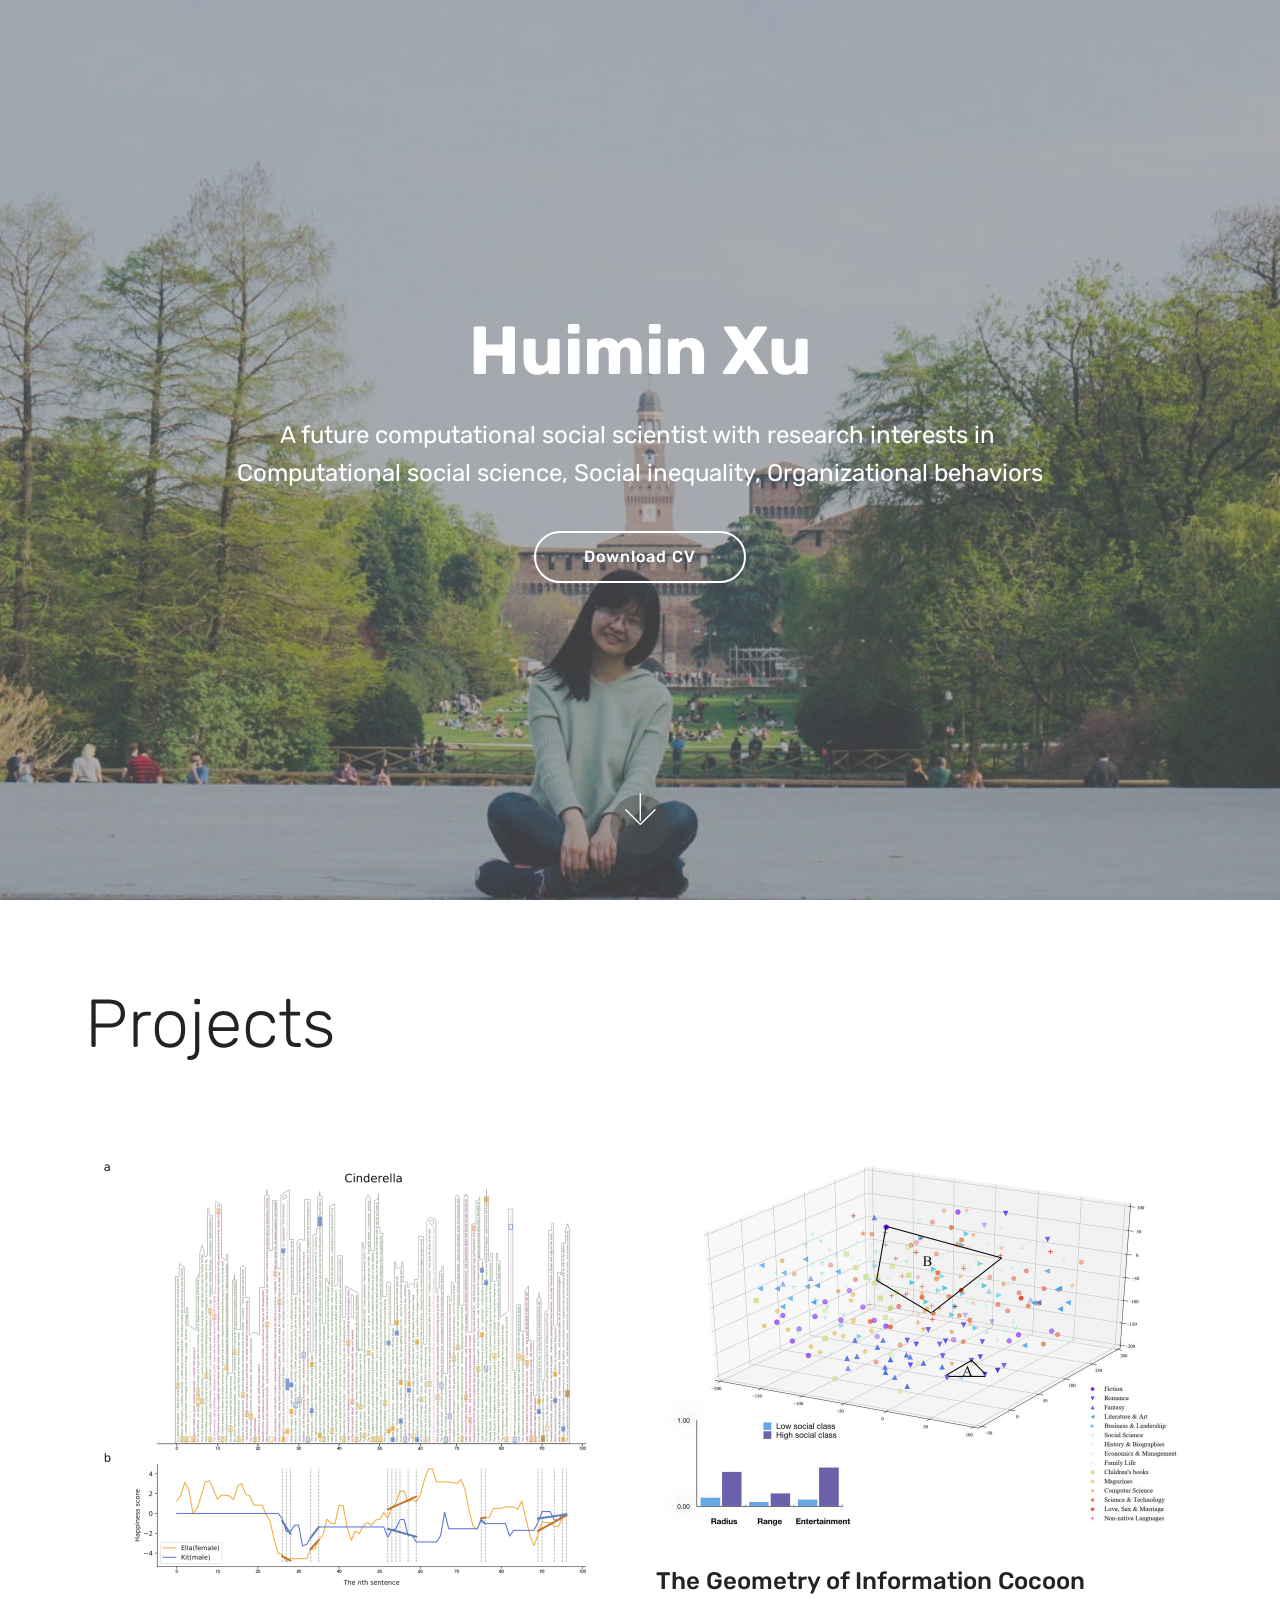
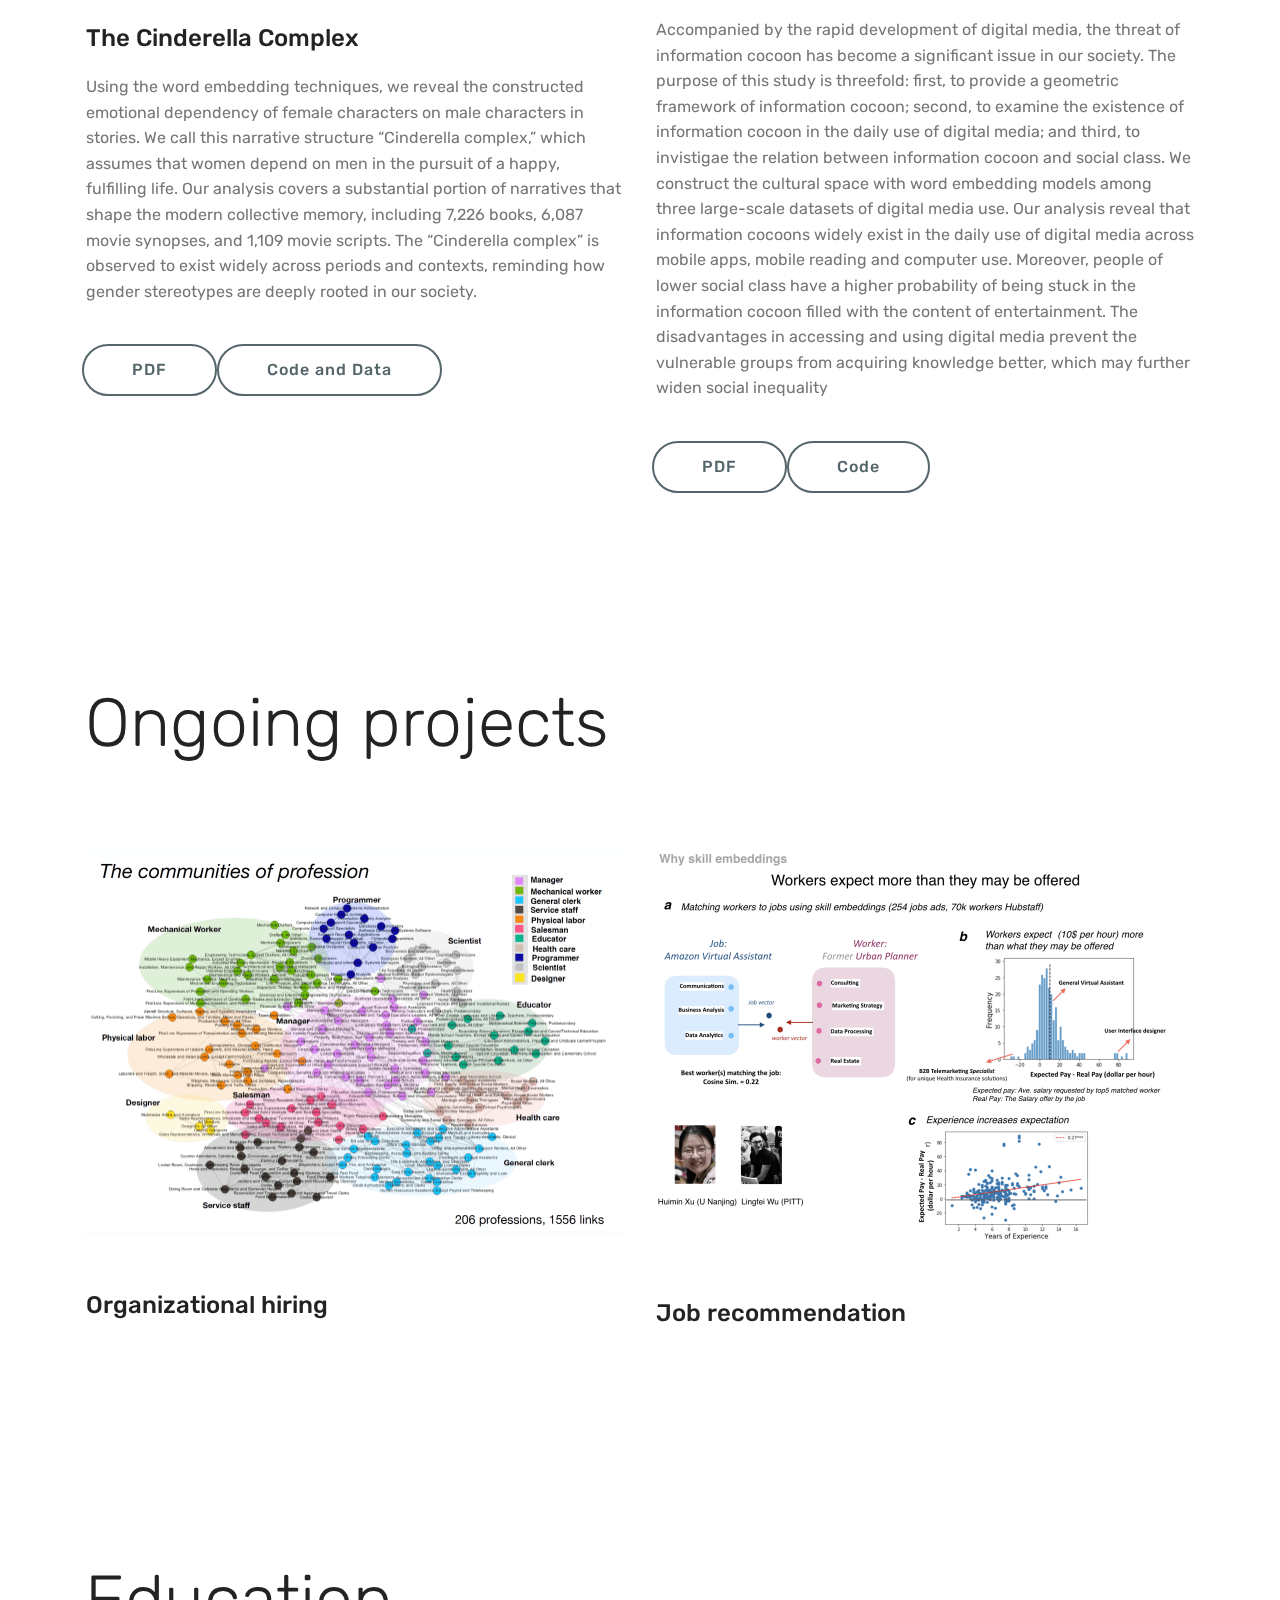
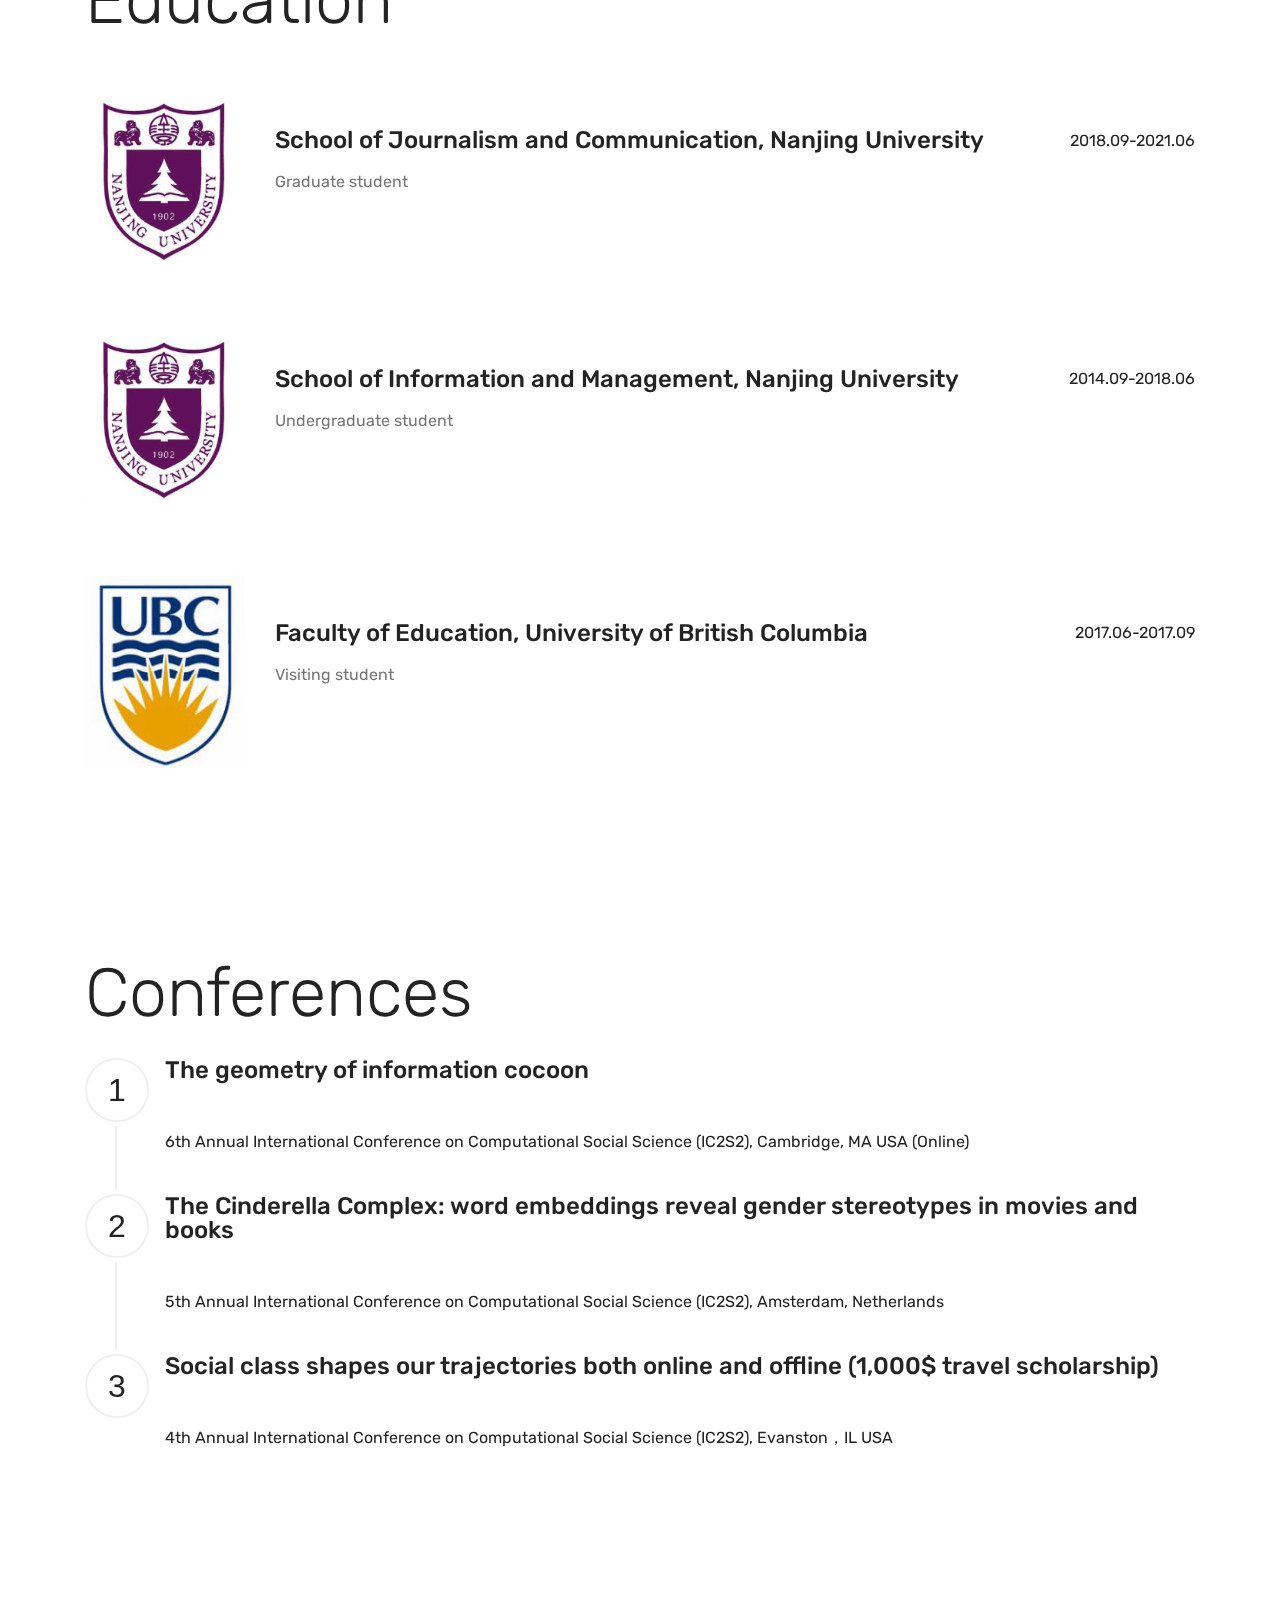
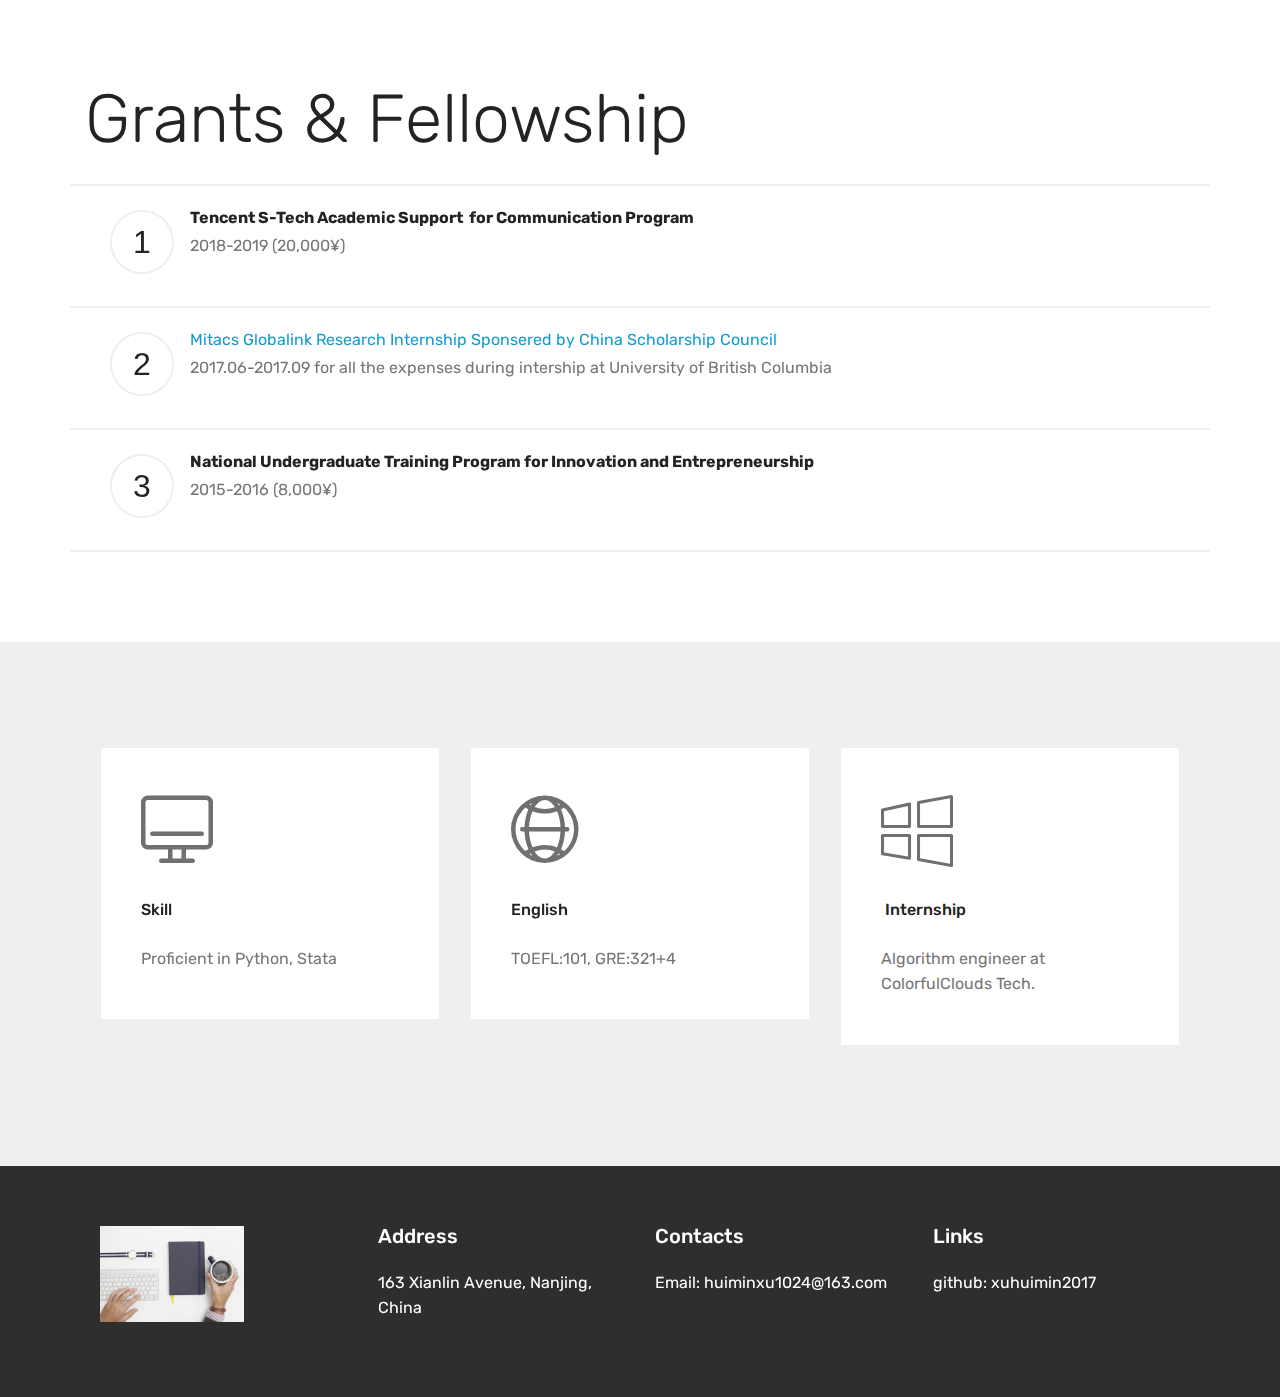
==== commit 61665343: "Add files via upload" ====
--- a/index.html
+++ b/index.html
@@ -51,7 +51,7 @@
     </nav>
 </section>
 
-<section class="engine"><a href="https://mobirise.info/m">website design templates</a></section><section class="cid-qTkA127IK8 mbr-fullscreen mbr-parallax-background" id="header2-1">
+<section class="engine"><a href="https://mobirise.info/q">free responsive site templates</a></section><section class="cid-qTkA127IK8 mbr-fullscreen mbr-parallax-background" id="header2-1">
 
     
 
@@ -63,7 +63,7 @@
                 <h1 class="mbr-section-title mbr-bold pb-3 mbr-fonts-style display-1">Huimin Xu</h1>
                 
                 <p class="mbr-text pb-3 mbr-fonts-style display-5">A future computational social scientist with research interests in&nbsp;<br>Computational social science, Social inequality, Organizational behaviors</p>
-                <div class="mbr-section-btn"><a class="btn btn-md btn-white-outline display-4" href="assets/files/HuiminXu.pdf" target="_blank">Download CV</a></div>
+                <div class="mbr-section-btn"><a class="btn btn-md btn-white-outline display-4" href="assets/files/HUIMIN%20XU.pdf" target="_blank">Download CV</a></div>
             </div>
         </div>
     </div>
@@ -251,7 +251,7 @@
                 </div>
             </div>
             <!--Card-3-->
-            <div class="card col-12 pb-5">
+            <div class="card col-12">
                 <div class="card-wrapper media-container-row media-container-row">
                     <div class="card-box">
                         <div class="row">
@@ -278,32 +278,7 @@
                 </div>
             </div>
             <!--Card-4-->
-            <div class="card col-12">
-                <div class="card-wrapper media-container-row media-container-row">
-                    <div class="card-box">
-                        <div class="row">
-                            <div class="col-12 col-md-2">
-                                <!--Image-->
-                                <div class="mbr-figure">
-                                    <img src="assets/images/37d3d539b6003af3ba553066362ac65c1138b6cd-268x262.jpg" alt="Mobirise" title="">
-                                </div>
-                            </div>
-                            <div class="col-12 col-md-10">
-                                <div class="wrapper">
-                                    <div class="top-line pb-3">
-                                        <h4 class="card-title mbr-fonts-style display-5">ESSEC Business School</h4>
-                                        <p class="mbr-text cost mbr-fonts-style m-0 display-7">2017.02-2017.06</p>
-                                    </div>
-                                    <div class="bottom-line">
-                                        <p class="mbr-text mbr-fonts-style display-7">
-                                            Exchange student</p>
-                                    </div>
-                                </div>
-                            </div>
-                        </div>
-                    </div>
-                </div>
-            </div>
+            
             <!--Card-5-->
             
             <!--Card-6-->
@@ -454,7 +429,7 @@
                     <h4 class="card-title py-3 mbr-fonts-style display-7">
                         Skill</h4>
                     <p class="mbr-text mbr-fonts-style display-7">
-                       Proficient in Python, R<br></p>
+                       Proficient in Python, Stata<br></p>
                 </div>
             </div>
 
@@ -476,7 +451,7 @@
                 </div>
                 <div class="card-box">
                     <h4 class="card-title py-3 mbr-fonts-style display-7">&nbsp;Internship</h4>
-                    <p class="mbr-text mbr-fonts-style display-7">Algorithm engineer in Caiyun Technology</p>
+                    <p class="mbr-text mbr-fonts-style display-7">Algorithm engineer at ColorfulClouds Tech.</p>
                 </div>
             </div>
 
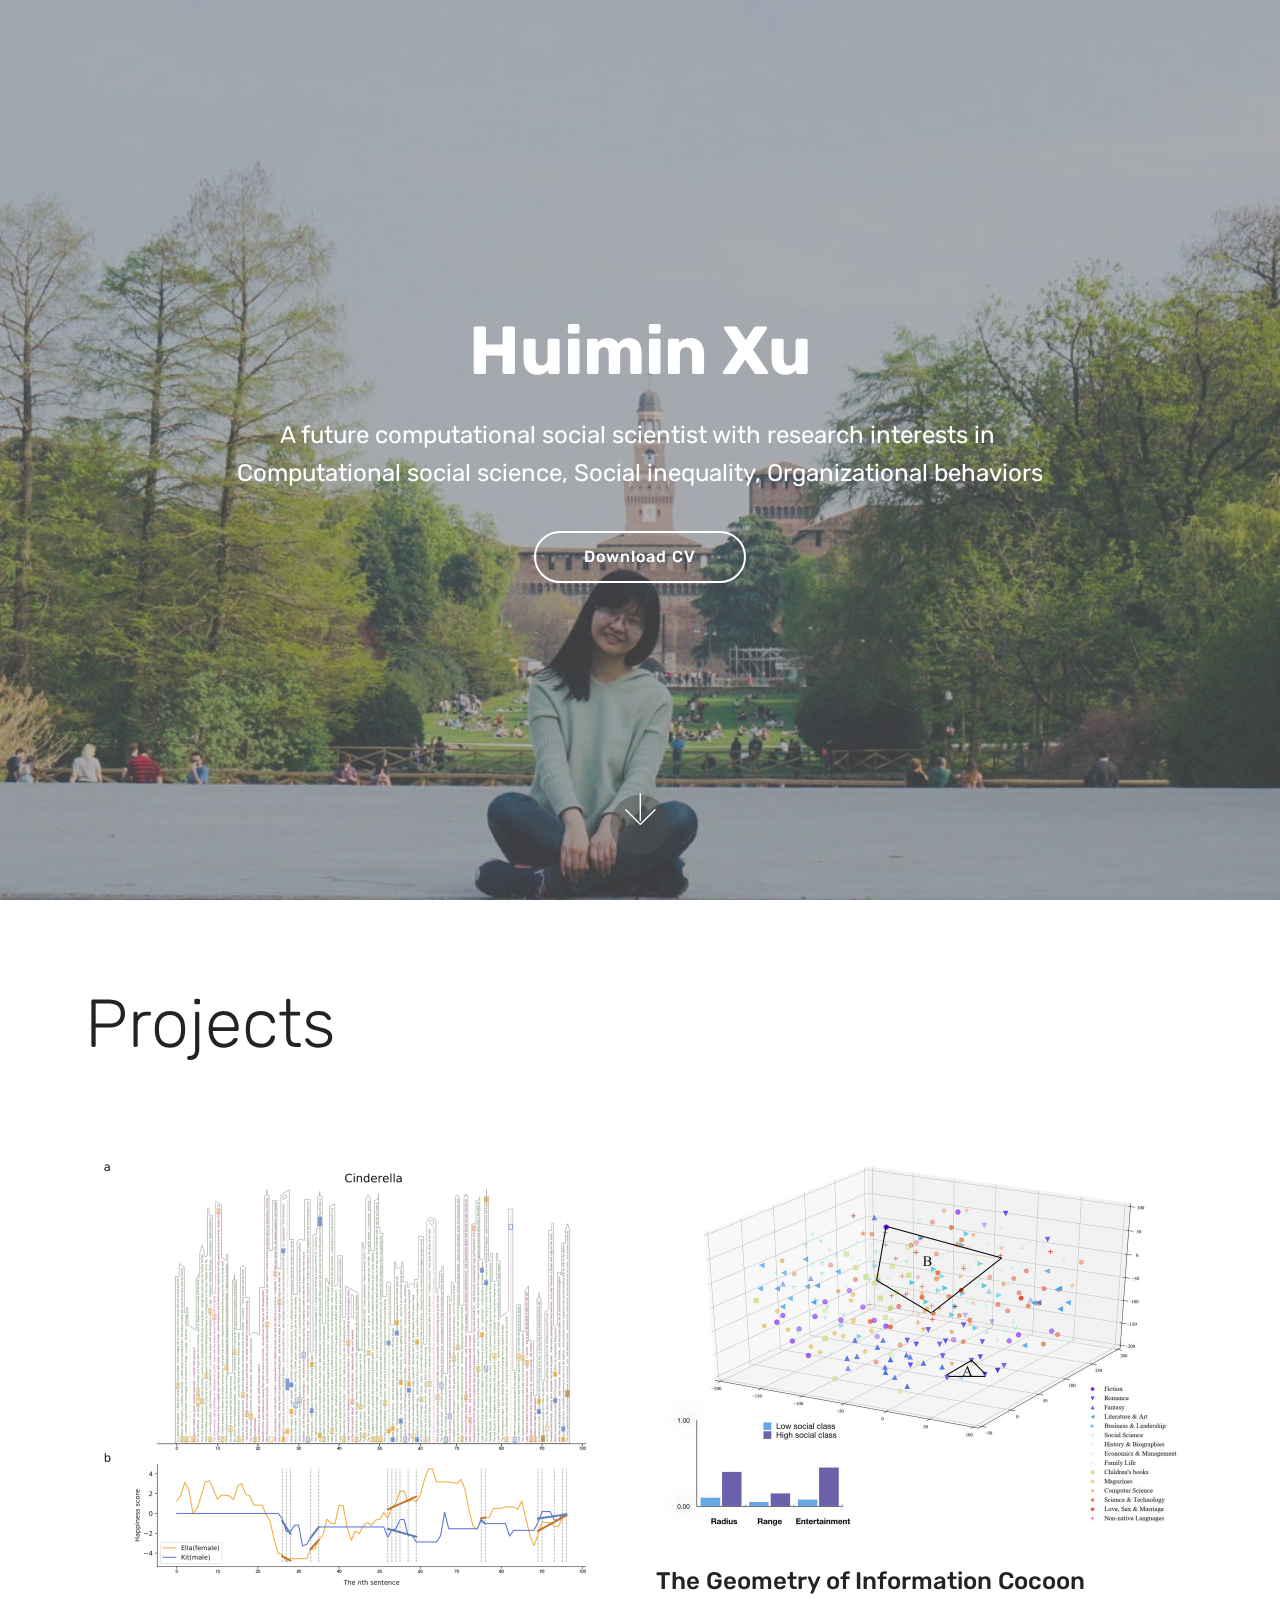
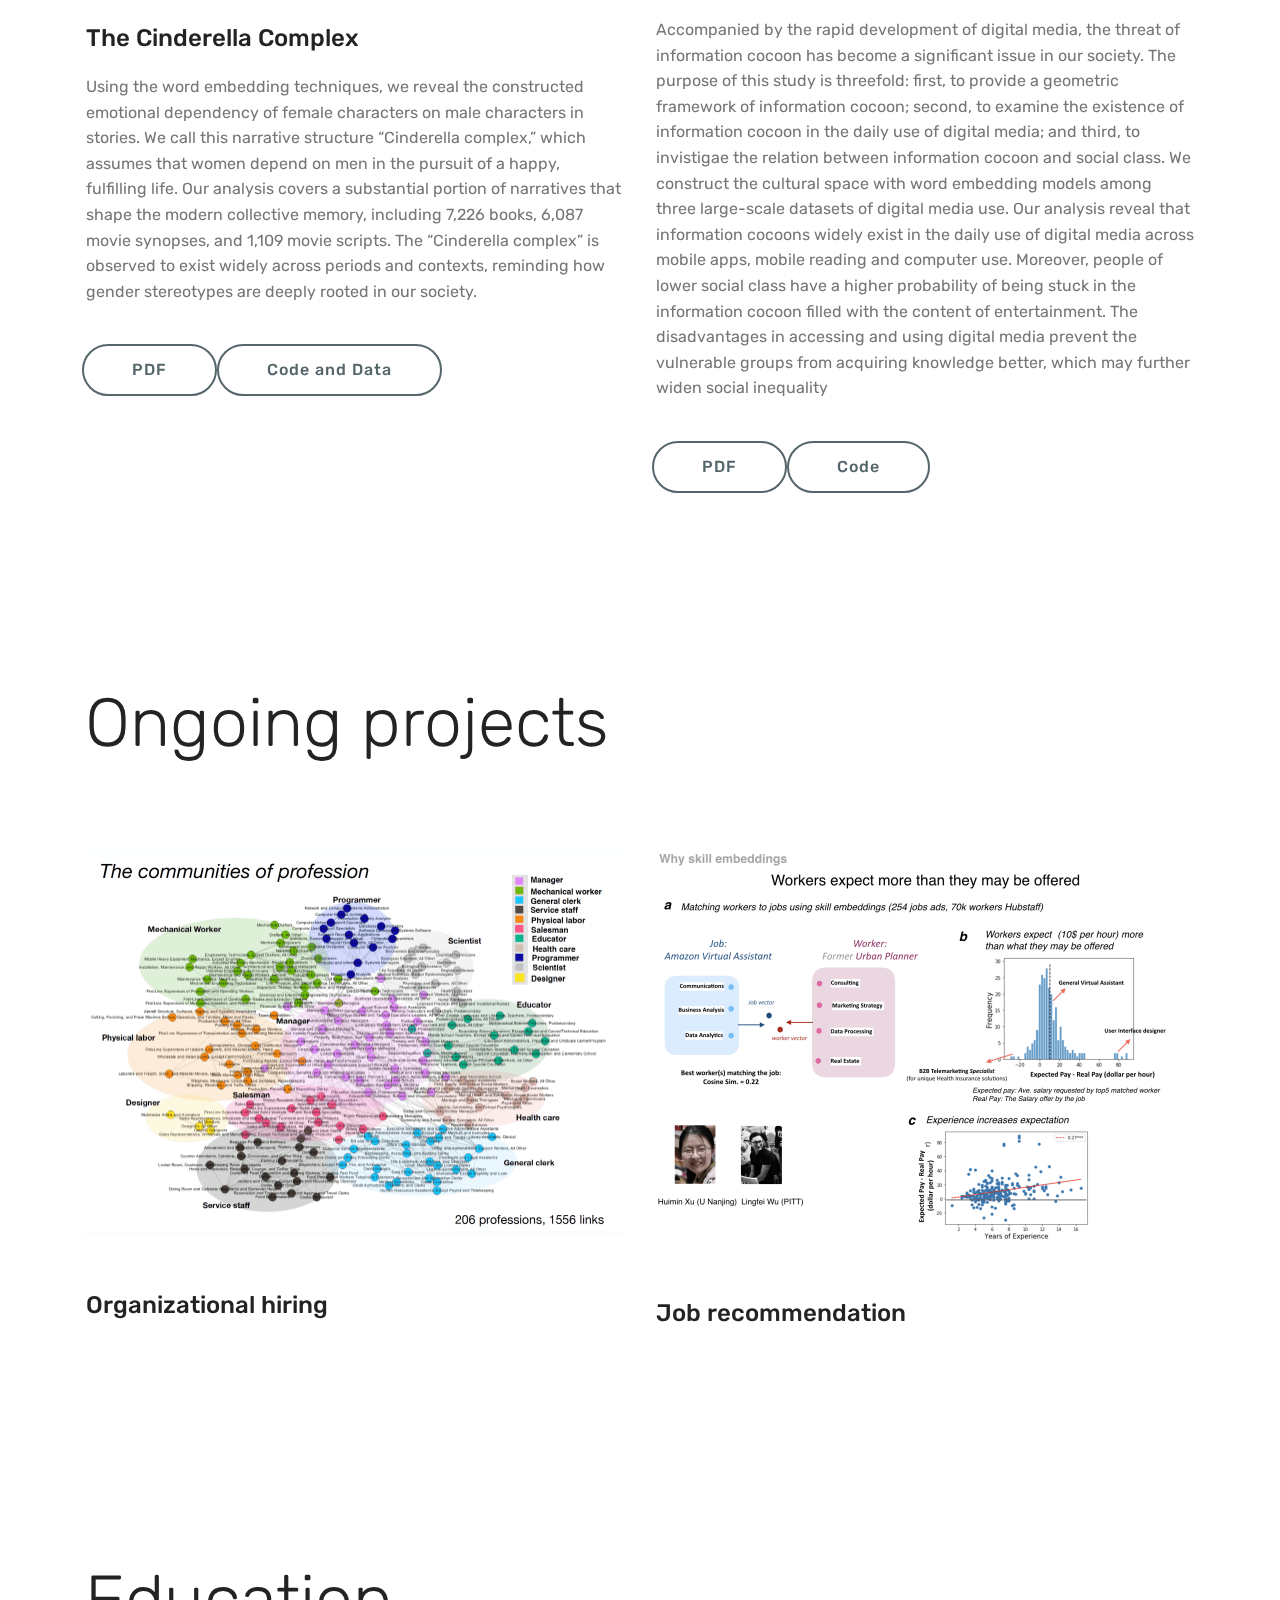
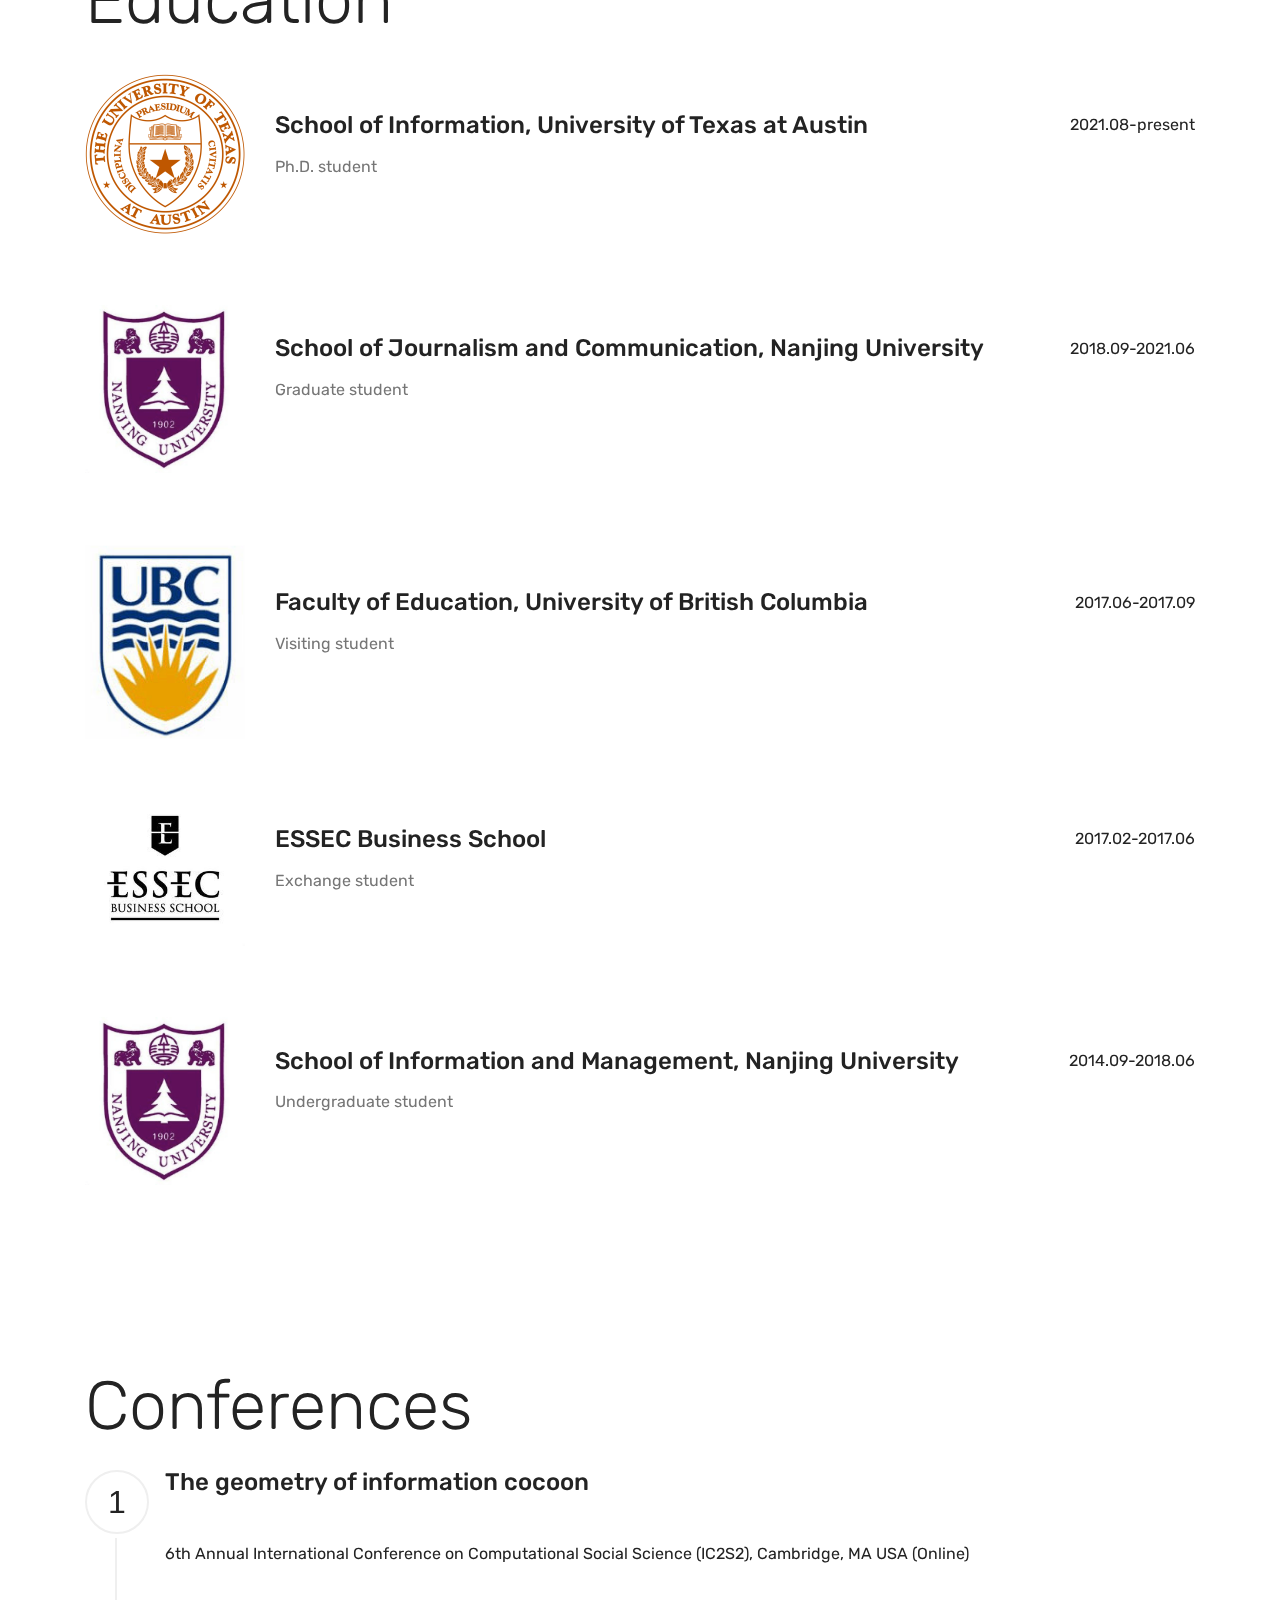
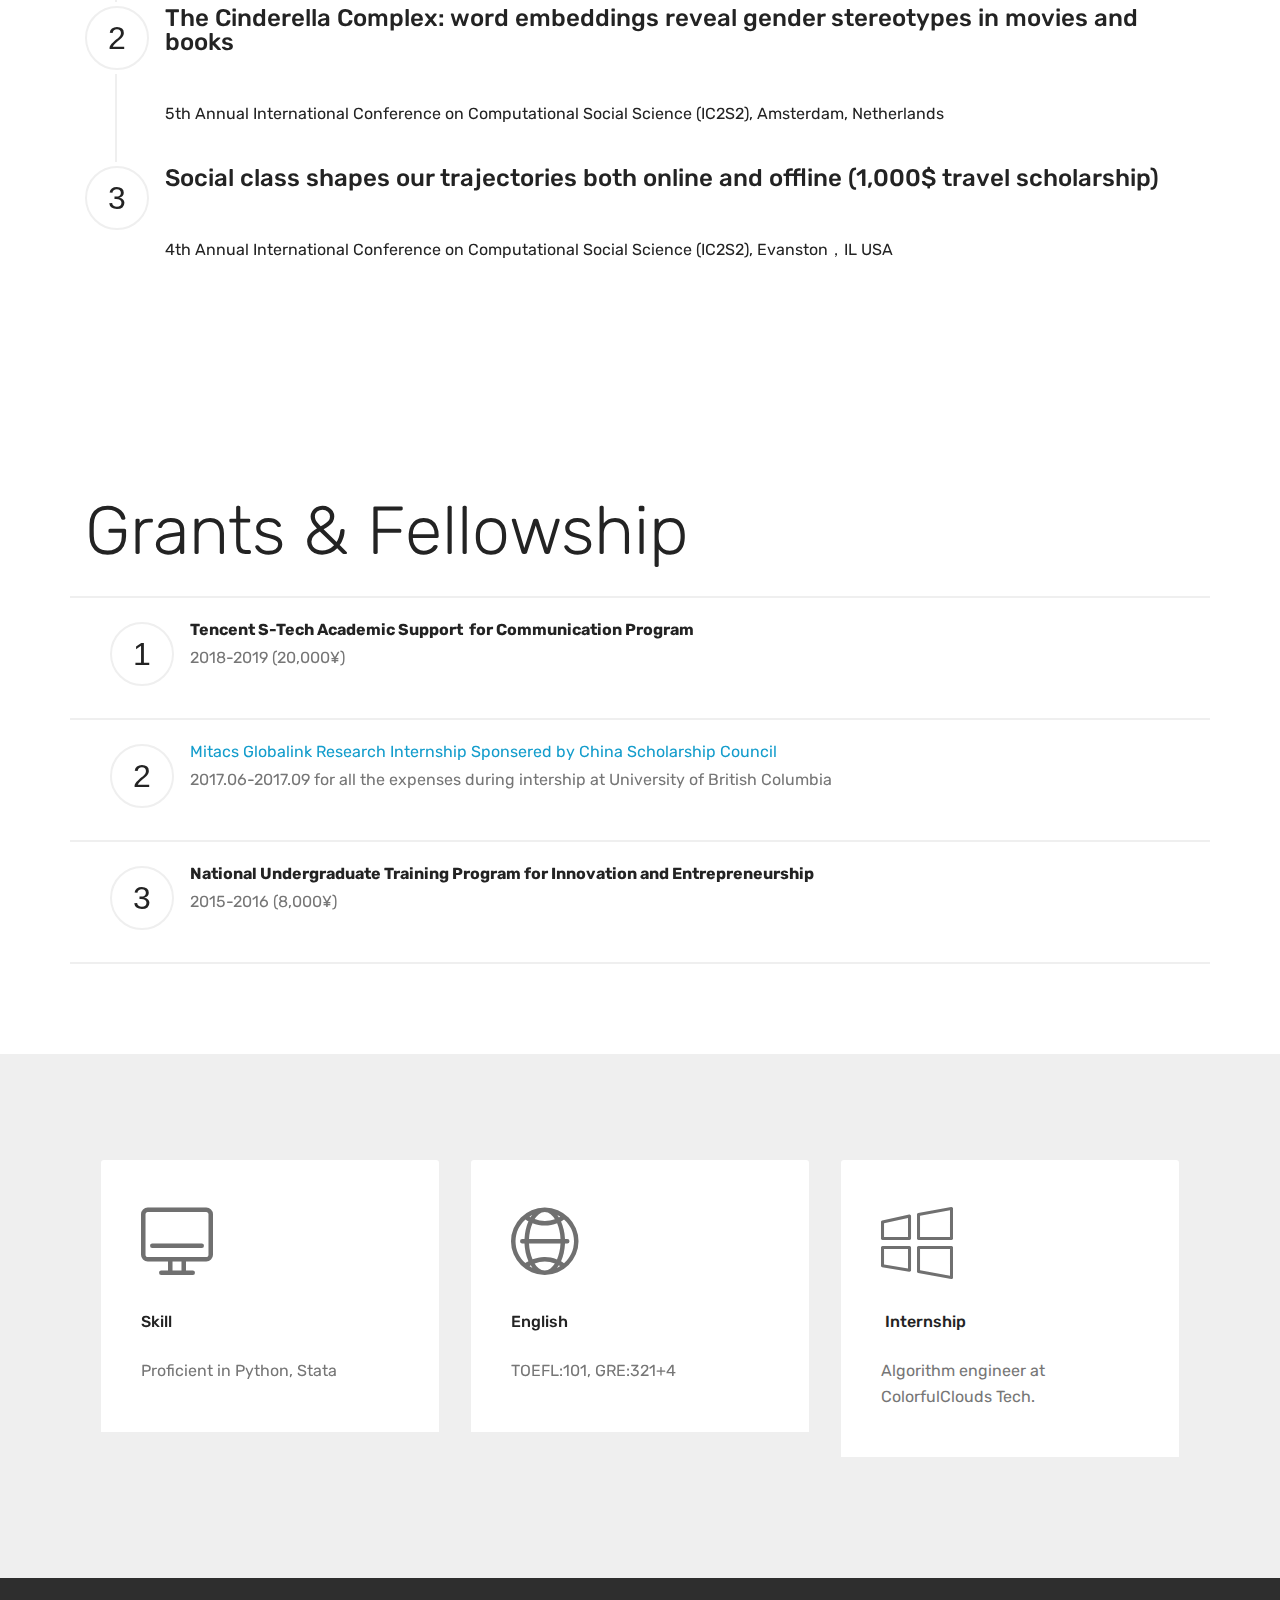
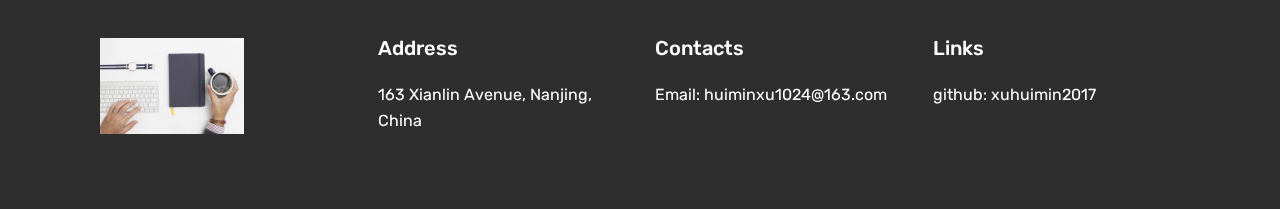
==== commit 140530f3: "Add files via upload" ====
--- a/index.html
+++ b/index.html
@@ -51,7 +51,7 @@
     </nav>
 </section>
 
-<section class="engine"><a href="https://mobirise.info/q">free responsive site templates</a></section><section class="cid-qTkA127IK8 mbr-fullscreen mbr-parallax-background" id="header2-1">
+<section class="engine"><a href="https://mobirise.info/y">html website templates</a></section><section class="cid-qTkA127IK8 mbr-fullscreen mbr-parallax-background" id="header2-1">
 
     
 
@@ -63,7 +63,7 @@
                 <h1 class="mbr-section-title mbr-bold pb-3 mbr-fonts-style display-1">Huimin Xu</h1>
                 
                 <p class="mbr-text pb-3 mbr-fonts-style display-5">A future computational social scientist with research interests in&nbsp;<br>Computational social science, Social inequality, Organizational behaviors</p>
-                <div class="mbr-section-btn"><a class="btn btn-md btn-white-outline display-4" href="assets/files/HUIMIN%20XU.pdf" target="_blank">Download CV</a></div>
+                <div class="mbr-section-btn"><a class="btn btn-md btn-white-outline display-4" href="assets/files/HUIMIN%20XU2022:01.pdf" target="_blank">Download CV</a></div>
             </div>
         </div>
     </div>
@@ -201,19 +201,17 @@
                             <div class="col-12 col-md-2">
                                 <!--Image-->
                                 <div class="mbr-figure">
-                                    <img src="assets/images/nju-208x248.png" alt="Mobirise" title="">
+                                    <img src="assets/images/1200px-university-of-texas-at-austin-seal.svg-320x320.png" alt="Mobirise" title="">
                                 </div>
                             </div>
                             <div class="col-12 col-md-10">
                                 <div class="wrapper">
                                     <div class="top-line pb-3">
-                                        <h4 class="card-title mbr-fonts-style display-5">School of Journalism and Communication, Nanjing University</h4>
-                                        <p class="mbr-text cost mbr-fonts-style m-0 display-7">
-                                            2018.09-2021.06</p>
+                                        <h4 class="card-title mbr-fonts-style display-5">School of Information, University of Texas at Austin</h4>
+                                        <p class="mbr-text cost mbr-fonts-style m-0 display-7">2021.08-present</p>
                                     </div>
                                     <div class="bottom-line">
-                                        <p class="mbr-text mbr-fonts-style display-7">
-                                            Graduate student</p>
+                                        <p class="mbr-text mbr-fonts-style display-7">Ph.D. student</p>
                                     </div>
                                 </div>
                             </div>
@@ -235,14 +233,11 @@
                             <div class="col-12 col-md-10">
                                 <div class="wrapper">
                                     <div class="top-line pb-3">
-                                        <h4 class="card-title mbr-fonts-style display-5">
-                                            School of Information and Management, Nanjing University</h4>
-                                        <p class="mbr-text cost mbr-fonts-style m-0 display-7">
-                                            2014.09-2018.06</p>
+                                        <h4 class="card-title mbr-fonts-style display-5">School of Journalism and Communication, Nanjing University</h4>
+                                        <p class="mbr-text cost mbr-fonts-style m-0 display-7">2018.09-2021.06</p>
                                     </div>
                                     <div class="bottom-line">
-                                        <p class="mbr-text mbr-fonts-style display-7">
-                                            Undergraduate student</p>
+                                        <p class="mbr-text mbr-fonts-style display-7">Graduate student</p>
                                     </div>
                                 </div>
                             </div>
@@ -251,7 +246,7 @@
                 </div>
             </div>
             <!--Card-3-->
-            <div class="card col-12">
+            <div class="card col-12 pb-5">
                 <div class="card-wrapper media-container-row media-container-row">
                     <div class="card-box">
                         <div class="row">
@@ -278,9 +273,61 @@
                 </div>
             </div>
             <!--Card-4-->
-            
+            <div class="card col-12 pb-5">
+                <div class="card-wrapper media-container-row media-container-row">
+                    <div class="card-box">
+                        <div class="row">
+                            <div class="col-12 col-md-2">
+                                <!--Image-->
+                                <div class="mbr-figure">
+                                    <img src="assets/images/37d3d539b6003af3ba553066362ac65c1138b6cd-268x262.jpg" alt="Mobirise" title="">
+                                </div>
+                            </div>
+                            <div class="col-12 col-md-10">
+                                <div class="wrapper">
+                                    <div class="top-line pb-3">
+                                        <h4 class="card-title mbr-fonts-style display-5">ESSEC Business School</h4>
+                                        <p class="mbr-text cost mbr-fonts-style m-0 display-7">2017.02-2017.06</p>
+                                    </div>
+                                    <div class="bottom-line">
+                                        <p class="mbr-text mbr-fonts-style display-7">
+                                            Exchange student</p>
+                                    </div>
+                                </div>
+                            </div>
+                        </div>
+                    </div>
+                </div>
+            </div>
             <!--Card-5-->
-            
+            <div class="card col-12">
+                <div class="card-wrapper media-container-row media-container-row">
+                    <div class="card-box">
+                        <div class="row">
+                            <div class="col-12 col-md-2">
+                                <!--Image-->
+                                <div class="mbr-figure">
+                                    <img src="assets/images/nju-208x248.png" alt="Mobirise" title="">
+                                </div>
+                            </div>
+                            <div class="col-12 col-md-10">
+                                <div class="wrapper">
+                                    <div class="top-line pb-3">
+                                        <h4 class="card-title mbr-fonts-style display-5">School of Information and Management, Nanjing University</h4>
+                                        <p class="mbr-text cost mbr-fonts-style m-0 display-7">
+                                            2014.09-2018.06
+                                        </p>
+                                    </div>
+                                    <div class="bottom-line">
+                                        <p class="mbr-text mbr-fonts-style display-7">
+                                            Undergraduate student</p>
+                                    </div>
+                                </div>
+                            </div>
+                        </div>
+                    </div>
+                </div>
+            </div>
             <!--Card-6-->
             
         </div>
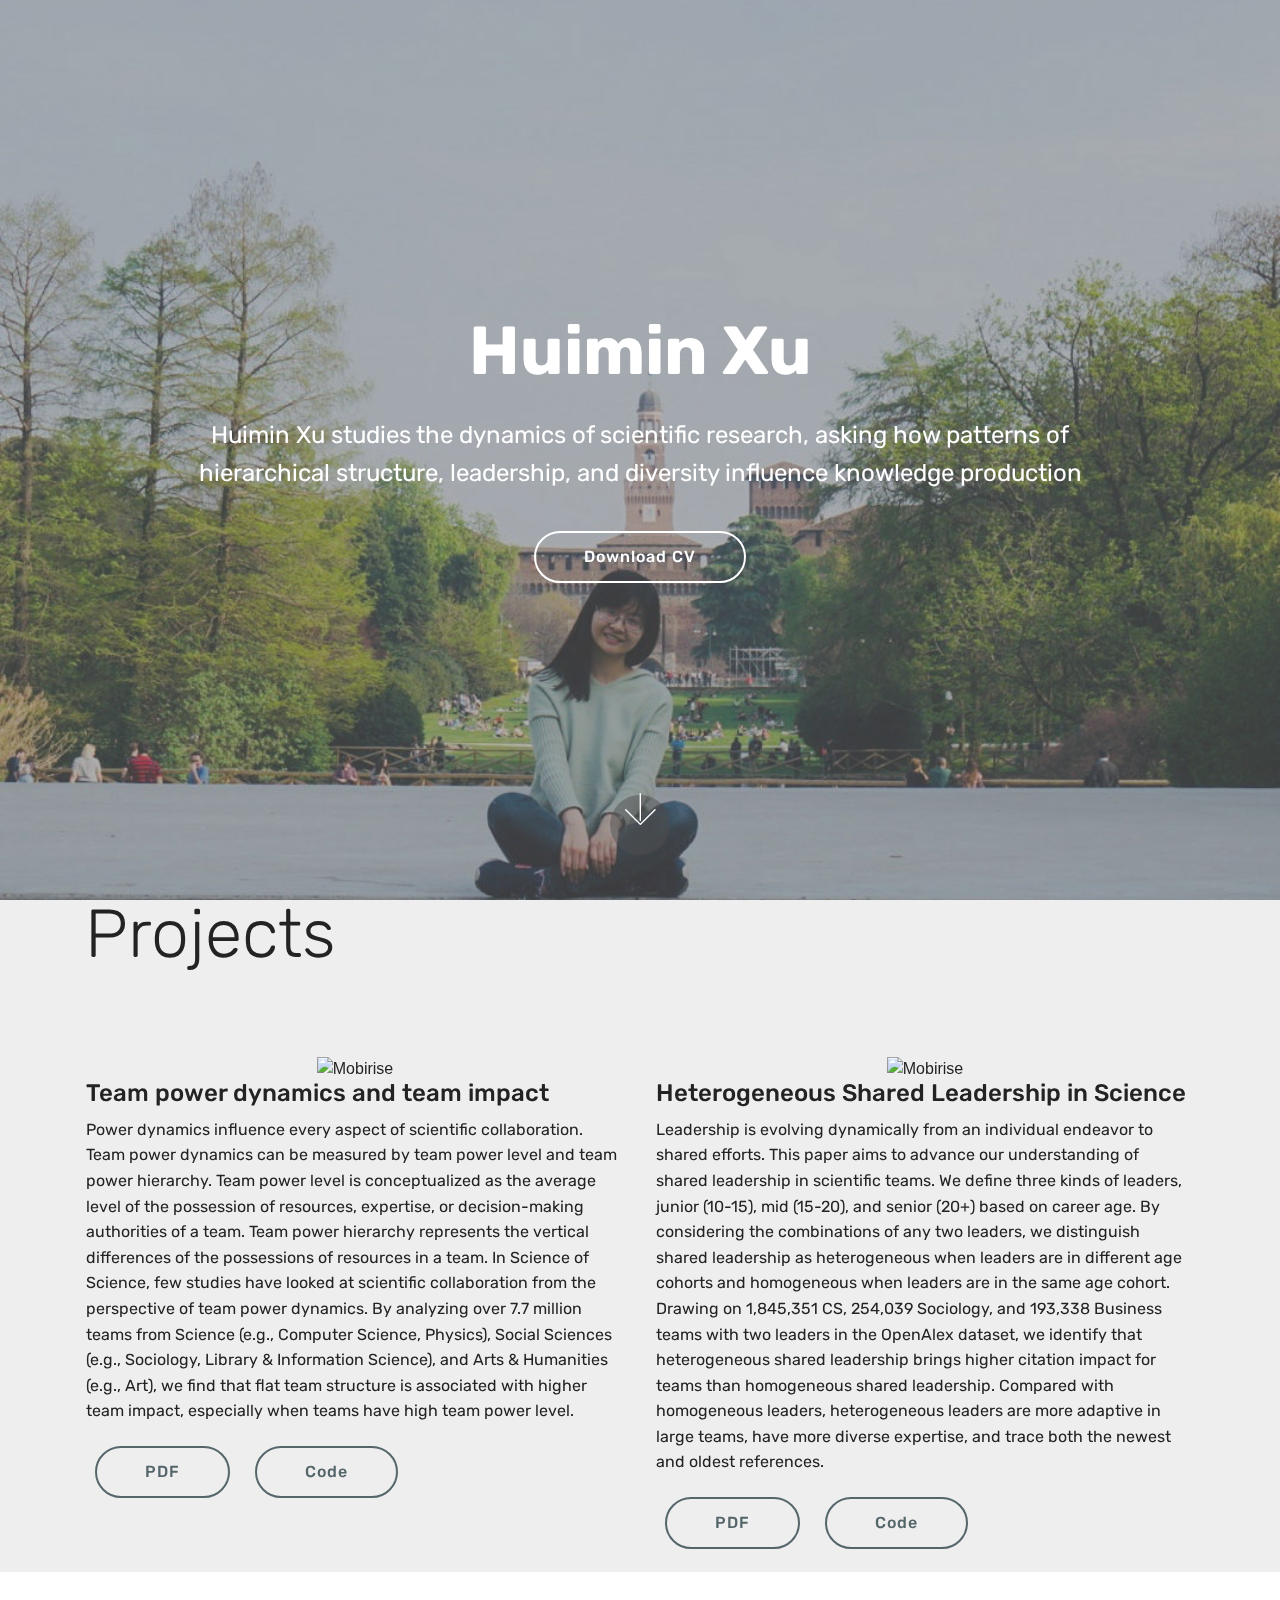
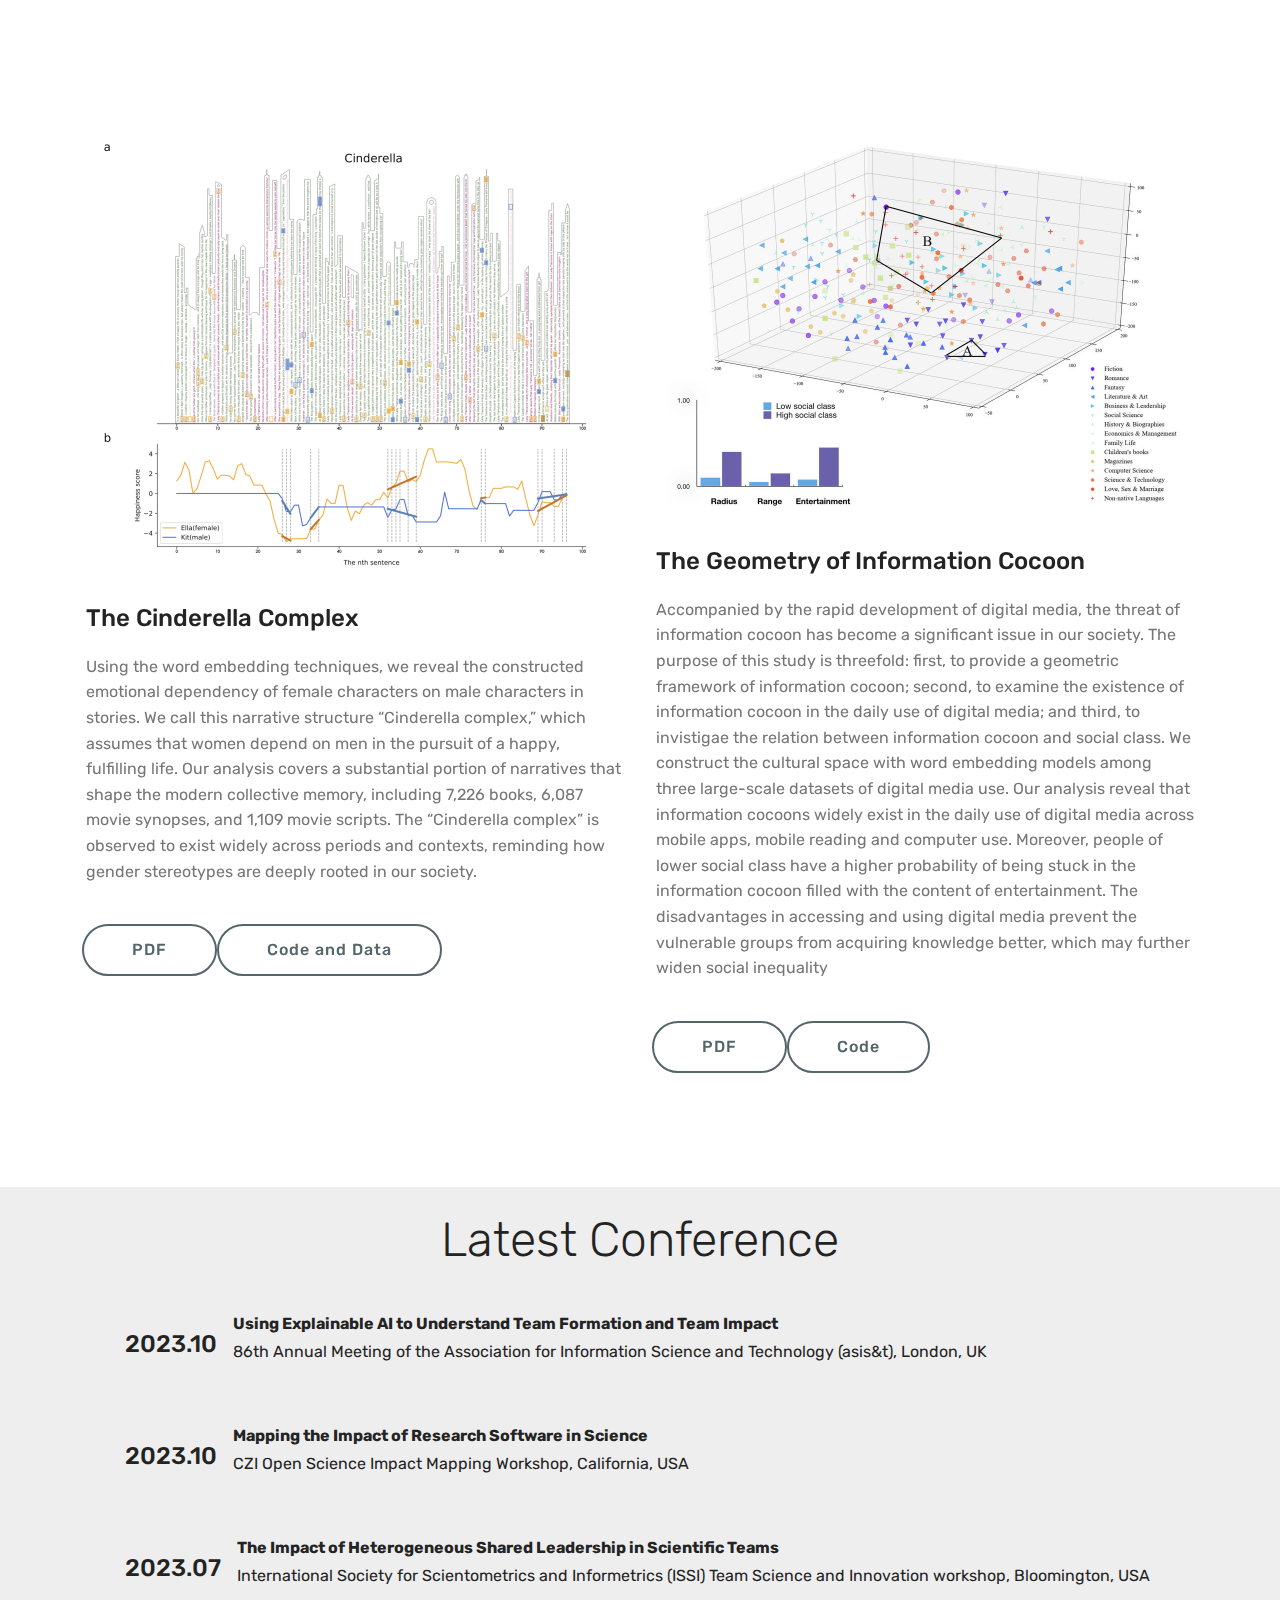
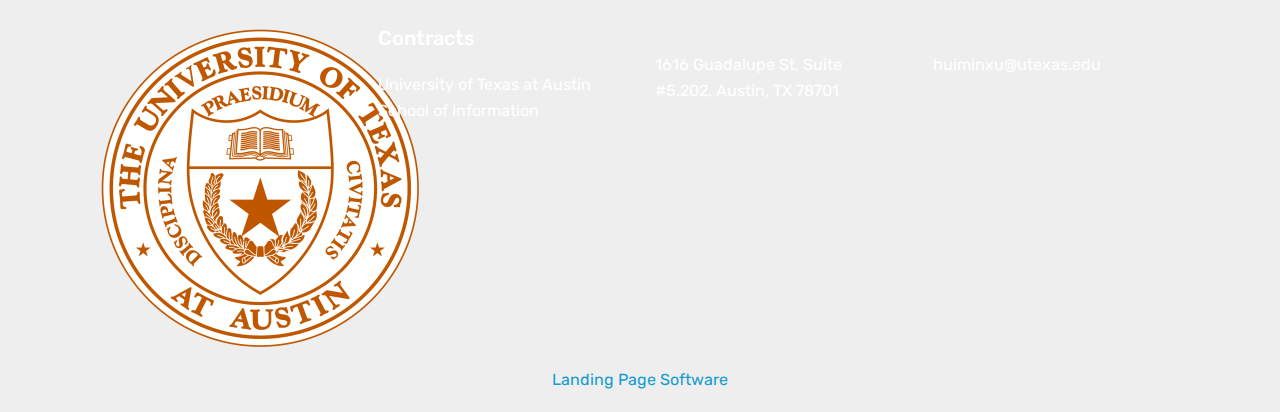
==== commit 8c38a264: "Add files via upload" ====
--- a/index.html
+++ b/index.html
@@ -1,30 +1,34 @@
 <!DOCTYPE html>
 <html  >
 <head>
-  <!-- Site made with Mobirise Website Builder v4.10.5, https://mobirise.com -->
+  <!-- Site made with Mobirise Website Builder v5.9.6, https://mobirise.com -->
   <meta charset="UTF-8">
   <meta http-equiv="X-UA-Compatible" content="IE=edge">
-  <meta name="generator" content="Mobirise v4.10.5, mobirise.com">
+  <meta name="generator" content="Mobirise v5.9.6, mobirise.com">
   <meta name="viewport" content="width=device-width, initial-scale=1, minimum-scale=1">
   <link rel="shortcut icon" href="assets/images/logo2.png" type="image/x-icon">
   <meta name="description" content="">
   
+  
   <title>Home</title>
-  <link rel="stylesheet" href="assets/web/assets/mobirise-icons-bold/mobirise-icons-bold.css">
   <link rel="stylesheet" href="assets/web/assets/mobirise-icons/mobirise-icons.css">
-  <link rel="stylesheet" href="assets/tether/tether.min.css">
   <link rel="stylesheet" href="assets/bootstrap/css/bootstrap.min.css">
   <link rel="stylesheet" href="assets/bootstrap/css/bootstrap-grid.min.css">
   <link rel="stylesheet" href="assets/bootstrap/css/bootstrap-reboot.min.css">
+  <link rel="stylesheet" href="assets/tether/tether.min.css">
+  <link rel="stylesheet" href="assets/dropdown/css/style.css">
   <link rel="stylesheet" href="assets/socicon/css/styles.css">
-  <link rel="stylesheet" href="assets/dropdown/css/style.css">
   <link rel="stylesheet" href="assets/theme/css/style.css">
-  <link rel="stylesheet" href="assets/mobirise/css/mbr-additional.css" type="text/css">
+  <link rel="preload" href="https://fonts.googleapis.com/css?family=Rubik:300,400,500,600,700,800,900,300i,400i,500i,600i,700i,800i,900i&display=swap" as="style" onload="this.onload=null;this.rel='stylesheet'">
+  <noscript><link rel="stylesheet" href="https://fonts.googleapis.com/css?family=Rubik:300,400,500,600,700,800,900,300i,400i,500i,600i,700i,800i,900i&display=swap"></noscript>
+  <link rel="preload" as="style" href="assets/mobirise/css/mbr-additional.css"><link rel="stylesheet" href="assets/mobirise/css/mbr-additional.css" type="text/css">
+
   
   
   
 </head>
 <body>
+  
   <section class="menu cid-qTkzRZLJNu" once="menu" id="menu1-0">
 
     
@@ -51,7 +55,7 @@
     </nav>
 </section>
 
-<section class="engine"><a href="https://mobirise.info/y">html website templates</a></section><section class="cid-qTkA127IK8 mbr-fullscreen mbr-parallax-background" id="header2-1">
+<section class="cid-qTkA127IK8 mbr-fullscreen mbr-parallax-background" id="header2-1">
 
     
 
@@ -62,7 +66,7 @@
             <div class="mbr-white col-md-10">
                 <h1 class="mbr-section-title mbr-bold pb-3 mbr-fonts-style display-1">Huimin Xu</h1>
                 
-                <p class="mbr-text pb-3 mbr-fonts-style display-5">A future computational social scientist with research interests in&nbsp;<br>Computational social science, Social inequality, Organizational behaviors</p>
+                <p class="mbr-text pb-3 mbr-fonts-style display-5">Huimin Xu studies the dynamics of scientific research, asking how patterns of hierarchical structure, leadership, and diversity influence knowledge production</p>
                 <div class="mbr-section-btn"><a class="btn btn-md btn-white-outline display-4" href="assets/files/HUIMIN%20XU2022:01.pdf" target="_blank">Download CV</a></div>
             </div>
         </div>
@@ -74,7 +78,7 @@
     </div>
 </section>
 
-<section class="services1 cid-rKDtFszS0U" id="services1-d">
+<section class="services1 cid-tS6YcXbshu" id="services1-v">
     <!---->
     
     <!---->
@@ -93,15 +97,15 @@
             <div class="card col-12 col-md-6 p-3">
                 <div class="card-wrapper">
                     <div class="card-img">
-                        <img src="assets/images/-2019-12-14-10.04.32-1076x896.png" alt="Mobirise" title="">
-                    </div>
-                    <div class="card-box">
-                        <h4 class="card-title mbr-fonts-style display-5">The Cinderella Complex</h4>
-                        <p class="mbr-text mbr-fonts-style display-7">Using the word embedding techniques, we reveal the constructed emotional dependency of female characters on male characters in stories. We call this narrative structure “Cinderella complex,” which assumes that women depend on men in the pursuit of a happy, fulfilling life. Our analysis covers a substantial portion of narratives that shape the modern collective memory, including 7,226 books, 6,087 movie synopses, and 1,109 movie scripts. The “Cinderella complex” is observed to exist widely across periods and contexts, reminding how gender stereotypes are deeply rooted in our society.</p>
-                        <!--Btn-->
-                        <div class="mbr-section-btn align-left"><a href="https://journals.plos.org/plosone/article?id=10.1371/journal.pone.0225385" class="btn btn-warning-outline display-4" target="_blank">
-                                PDF</a> <a href="https://github.com/xuhuimin2017/storyshape" class="btn btn-warning-outline display-4" target="_blank">
-                                Code and Data</a></div>
+                        <img src="assets/images/asi24653-fig-0005-m-1076x852.jpg" alt="Mobirise" title="">
+                    </div>
+                    <div class="card-box">
+                        <h4 class="card-title mbr-fonts-style display-5">Team power dynamics and team impact</h4>
+                        <p class="mbr-text mbr-fonts-style display-7">Power dynamics influence every aspect of scientific collaboration. Team power dynamics can be measured by team power level and team power hierarchy. Team power level is conceptualized as the average level of the possession of resources, expertise, or decision-making authorities of a team. Team power hierarchy represents the vertical differences of the possessions of resources in a team. In Science of Science, few studies have looked at scientific collaboration from the perspective of team power dynamics. By analyzing over 7.7 million teams from Science (e.g., Computer Science, Physics), Social Sciences (e.g., Sociology, Library &amp; Information Science), and Arts &amp; Humanities (e.g., Art), we find that flat team structure is associated with higher team impact, especially when teams have high team power level.&nbsp;<br></p>
+                        <!--Btn-->
+                        <div class="mbr-section-btn align-left"><a href="https://asistdl.onlinelibrary.wiley.com/doi/full/10.1002/asi.24653" class="btn btn-warning-outline display-4" target="_blank">
+                                PDF</a> <a href="https://github.com/xuhuimin2017/teampowerdynamics" class="btn btn-warning-outline display-4" target="_blank">
+                                Code</a></div>
                     </div>
                 </div>
             </div>
@@ -109,15 +113,14 @@
             <div class="card col-12 col-md-6 p-3 last-child">
                 <div class="card-wrapper">
                     <div class="card-img">
-                        <img src="assets/images/figure1-1076x782.jpg" alt="Mobirise" title="">
-                    </div>
-                    <div class="card-box">
-                        <h4 class="card-title mbr-fonts-style display-5">The Geometry of Information Cocoon</h4>
-                        <p class="mbr-text mbr-fonts-style display-7">
-                            Accompanied by the rapid development of digital media, the threat of information cocoon has become a significant issue in our society. The purpose of this study is threefold: first, to provide a geometric framework of information cocoon; second, to examine the existence of information cocoon in the daily use of digital media; and third, to invistigae the relation between information cocoon and social class. We construct the cultural space with word embedding models among three large-scale datasets of digital media use. Our analysis reveal that information cocoons widely exist in the daily use of digital media across mobile apps, mobile reading and computer use. Moreover, people of lower social class have a higher probability of being stuck in the information cocoon filled with the content of entertainment. The disadvantages in accessing and using digital media prevent the vulnerable groups from acquiring knowledge better, which may further widen social inequality</p>
-                        <!--Btn-->
-                        <div class="mbr-section-btn align-left"><a href="https://arxiv.org/abs/2007.10083" class="btn btn-warning-outline display-4" target="_blank">
-                                PDF</a> <a href="https://github.com/xuhuimin2017/The-Geometry-of-Information-Cocoon" class="btn btn-warning-outline display-4" target="_blank">Code</a></div>
+                        <img src="assets/images/picture1-1076x650.png" alt="Mobirise" title="">
+                    </div>
+                    <div class="card-box">
+                        <h4 class="card-title mbr-fonts-style display-5">Heterogeneous Shared Leadership in Science</h4>
+                        <p class="mbr-text mbr-fonts-style display-7">Leadership is evolving dynamically from an individual endeavor to shared efforts. This paper aims to advance our understanding of shared leadership in scientific teams. We define three kinds of leaders, junior (10-15), mid (15-20), and senior (20+) based on career age. By considering the combinations of any two leaders, we distinguish shared leadership as heterogeneous when leaders are in different age cohorts and homogeneous when leaders are in the same age cohort. Drawing on 1,845,351 CS, 254,039 Sociology, and 193,338 Business teams with two leaders in the OpenAlex dataset, we identify that heterogeneous shared leadership brings higher citation impact for teams than homogeneous shared leadership. Compared with homogeneous leaders, heterogeneous leaders are more adaptive in large teams, have more diverse expertise, and trace both the newest and oldest references.</p>
+                        <!--Btn-->
+                        <div class="mbr-section-btn align-left"><a href="https://arxiv.org/abs/2306.15804" class="btn btn-warning-outline display-4" target="_blank">
+                                PDF</a> <a href="https://github.com/xuhuimin2017/sharedleadership" class="btn btn-warning-outline display-4" target="_blank">Code</a></div>
                     </div>
                 </div>
             </div>
@@ -129,7 +132,7 @@
     </div>
 </section>
 
-<section class="services1 cid-sbhBZjIfH2" id="services1-p">
+<section class="services1 cid-rKDtFszS0U" id="services1-d">
     <!---->
     
     <!---->
@@ -140,20 +143,22 @@
         <div class="row justify-content-center">
             <!--Titles-->
             <div class="title pb-5 col-12">
-                <h2 class="align-left pb-3 mbr-fonts-style display-1">Ongoing projects</h2>
+                
                 
             </div>
             <!--Card-1-->
             <div class="card col-12 col-md-6 p-3">
                 <div class="card-wrapper">
                     <div class="card-img">
-                        <img src="assets/images/-2020-09-22-11.14.02-1076x785.png" alt="Mobirise" title="">
-                    </div>
-                    <div class="card-box">
-                        <h4 class="card-title mbr-fonts-style display-5"><br>Organizational hiring</h4>
-                        
-                        <!--Btn-->
-                        
+                        <img src="assets/images/-2019-12-14-10.04.32-1076x896.png" alt="Mobirise" title="">
+                    </div>
+                    <div class="card-box">
+                        <h4 class="card-title mbr-fonts-style display-5">The Cinderella Complex</h4>
+                        <p class="mbr-text mbr-fonts-style display-7">Using the word embedding techniques, we reveal the constructed emotional dependency of female characters on male characters in stories. We call this narrative structure “Cinderella complex,” which assumes that women depend on men in the pursuit of a happy, fulfilling life. Our analysis covers a substantial portion of narratives that shape the modern collective memory, including 7,226 books, 6,087 movie synopses, and 1,109 movie scripts. The “Cinderella complex” is observed to exist widely across periods and contexts, reminding how gender stereotypes are deeply rooted in our society.</p>
+                        <!--Btn-->
+                        <div class="mbr-section-btn align-left"><a href="https://journals.plos.org/plosone/article?id=10.1371/journal.pone.0225385" class="btn btn-warning-outline display-4" target="_blank">
+                                PDF</a> <a href="https://github.com/xuhuimin2017/storyshape" class="btn btn-warning-outline display-4" target="_blank">
+                                Code and Data</a></div>
                     </div>
                 </div>
             </div>
@@ -161,13 +166,15 @@
             <div class="card col-12 col-md-6 p-3 last-child">
                 <div class="card-wrapper">
                     <div class="card-img">
-                        <img src="assets/images/-2020-09-22-11.16.47-1076x800.png" alt="Mobirise" title="">
-                    </div>
-                    <div class="card-box">
-                        <h4 class="card-title mbr-fonts-style display-5"><br>Job recommendation</h4>
-                        
-                        <!--Btn-->
-                        
+                        <img src="assets/images/figure1-1076x782.jpg" alt="Mobirise" title="">
+                    </div>
+                    <div class="card-box">
+                        <h4 class="card-title mbr-fonts-style display-5">The Geometry of Information Cocoon</h4>
+                        <p class="mbr-text mbr-fonts-style display-7">
+                            Accompanied by the rapid development of digital media, the threat of information cocoon has become a significant issue in our society. The purpose of this study is threefold: first, to provide a geometric framework of information cocoon; second, to examine the existence of information cocoon in the daily use of digital media; and third, to invistigae the relation between information cocoon and social class. We construct the cultural space with word embedding models among three large-scale datasets of digital media use. Our analysis reveal that information cocoons widely exist in the daily use of digital media across mobile apps, mobile reading and computer use. Moreover, people of lower social class have a higher probability of being stuck in the information cocoon filled with the content of entertainment. The disadvantages in accessing and using digital media prevent the vulnerable groups from acquiring knowledge better, which may further widen social inequality</p>
+                        <!--Btn-->
+                        <div class="mbr-section-btn align-left"><a href="https://arxiv.org/abs/2007.10083" class="btn btn-warning-outline display-4" target="_blank">
+                                PDF</a> <a href="https://github.com/xuhuimin2017/The-Geometry-of-Information-Cocoon" class="btn btn-warning-outline display-4" target="_blank">Code</a></div>
                     </div>
                 </div>
             </div>
@@ -179,280 +186,59 @@
     </div>
 </section>
 
-<section class="services6 cid-rv4BSjCt7p" id="services6-4">
-    <!---->
-    
-    <!---->
-    <!--Overlay-->
-    
-    <!--Container-->
-    <div class="container">
-        <div class="row">
-            <!--Titles-->
-            <div class="title col-12">
-                <h2 class="align-left mbr-fonts-style m-0 display-1">Education</h2>
-                
-            </div>
-            <!--Card-1-->
-            <div class="card col-12 pb-5">
-                <div class="card-wrapper media-container-row media-container-row">
-                    <div class="card-box">
-                        <div class="row">
-                            <div class="col-12 col-md-2">
-                                <!--Image-->
-                                <div class="mbr-figure">
-                                    <img src="assets/images/1200px-university-of-texas-at-austin-seal.svg-320x320.png" alt="Mobirise" title="">
-                                </div>
-                            </div>
-                            <div class="col-12 col-md-10">
-                                <div class="wrapper">
-                                    <div class="top-line pb-3">
-                                        <h4 class="card-title mbr-fonts-style display-5">School of Information, University of Texas at Austin</h4>
-                                        <p class="mbr-text cost mbr-fonts-style m-0 display-7">2021.08-present</p>
-                                    </div>
-                                    <div class="bottom-line">
-                                        <p class="mbr-text mbr-fonts-style display-7">Ph.D. student</p>
-                                    </div>
-                                </div>
-                            </div>
-                        </div>
-                    </div>
-                </div>
-            </div>
-            <!--Card-2-->
-            <div class="card col-12 pb-5">
-                <div class="card-wrapper media-container-row media-container-row">
-                    <div class="card-box">
-                        <div class="row">
-                            <div class="col-12 col-md-2">
-                                <!--Image-->
-                                <div class="mbr-figure">
-                                    <img src="assets/images/nju-208x248.png" alt="Mobirise" title="">
-                                </div>
-                            </div>
-                            <div class="col-12 col-md-10">
-                                <div class="wrapper">
-                                    <div class="top-line pb-3">
-                                        <h4 class="card-title mbr-fonts-style display-5">School of Journalism and Communication, Nanjing University</h4>
-                                        <p class="mbr-text cost mbr-fonts-style m-0 display-7">2018.09-2021.06</p>
-                                    </div>
-                                    <div class="bottom-line">
-                                        <p class="mbr-text mbr-fonts-style display-7">Graduate student</p>
-                                    </div>
-                                </div>
-                            </div>
-                        </div>
-                    </div>
-                </div>
-            </div>
-            <!--Card-3-->
-            <div class="card col-12 pb-5">
-                <div class="card-wrapper media-container-row media-container-row">
-                    <div class="card-box">
-                        <div class="row">
-                            <div class="col-12 col-md-2">
-                                <!--Image-->
-                                <div class="mbr-figure">
-                                    <img src="assets/images/ubc-168x232.png" alt="Mobirise" title="">
-                                </div>
-                            </div>
-                            <div class="col-12 col-md-10">
-                                <div class="wrapper">
-                                    <div class="top-line pb-3">
-                                        <h4 class="card-title mbr-fonts-style display-5">Faculty of Education, University of British Columbia</h4>
-                                        <p class="mbr-text cost mbr-fonts-style m-0 display-7">2017.06-2017.09</p>
-                                    </div>
-                                    <div class="bottom-line">
-                                        <p class="mbr-text mbr-fonts-style display-7">
-                                            Visiting student</p>
-                                    </div>
-                                </div>
-                            </div>
-                        </div>
-                    </div>
-                </div>
-            </div>
-            <!--Card-4-->
-            <div class="card col-12 pb-5">
-                <div class="card-wrapper media-container-row media-container-row">
-                    <div class="card-box">
-                        <div class="row">
-                            <div class="col-12 col-md-2">
-                                <!--Image-->
-                                <div class="mbr-figure">
-                                    <img src="assets/images/37d3d539b6003af3ba553066362ac65c1138b6cd-268x262.jpg" alt="Mobirise" title="">
-                                </div>
-                            </div>
-                            <div class="col-12 col-md-10">
-                                <div class="wrapper">
-                                    <div class="top-line pb-3">
-                                        <h4 class="card-title mbr-fonts-style display-5">ESSEC Business School</h4>
-                                        <p class="mbr-text cost mbr-fonts-style m-0 display-7">2017.02-2017.06</p>
-                                    </div>
-                                    <div class="bottom-line">
-                                        <p class="mbr-text mbr-fonts-style display-7">
-                                            Exchange student</p>
-                                    </div>
-                                </div>
-                            </div>
-                        </div>
-                    </div>
-                </div>
-            </div>
-            <!--Card-5-->
-            <div class="card col-12">
-                <div class="card-wrapper media-container-row media-container-row">
-                    <div class="card-box">
-                        <div class="row">
-                            <div class="col-12 col-md-2">
-                                <!--Image-->
-                                <div class="mbr-figure">
-                                    <img src="assets/images/nju-208x248.png" alt="Mobirise" title="">
-                                </div>
-                            </div>
-                            <div class="col-12 col-md-10">
-                                <div class="wrapper">
-                                    <div class="top-line pb-3">
-                                        <h4 class="card-title mbr-fonts-style display-5">School of Information and Management, Nanjing University</h4>
-                                        <p class="mbr-text cost mbr-fonts-style m-0 display-7">
-                                            2014.09-2018.06
-                                        </p>
-                                    </div>
-                                    <div class="bottom-line">
-                                        <p class="mbr-text mbr-fonts-style display-7">
-                                            Undergraduate student</p>
-                                    </div>
-                                </div>
-                            </div>
-                        </div>
-                    </div>
-                </div>
-            </div>
-            <!--Card-6-->
-            
-        </div>
-    </div>
-</section>
-
-<section class="step1 cid-rv4XCA8Vnz" id="step1-a">
-
-    
-
-    
-    
-    <div class="container">
-        <h2 class="mbr-section-title pb-3 mbr-fonts-style align-center display-1">Conferences<br></h2>
+<section class="counters3 counters cid-tS6RQ2KLcJ" id="counters3-t">
+
+    
+
+    
+
+    <div class="container pt-4 mt-2">
+        <h2 class="mbr-section-title pb-3 align-center mbr-fonts-style display-2">Latest Conference</h2>
         
-        <div class="step-container">
-            <div class="card separline pb-4">
-                <div class="step-element d-flex">
-                    <div class="step-wrapper pr-3">
-                        <h3 class="step d-flex align-items-center justify-content-center">
-                            1
-                        </h3>
-                    </div>          
-                    <div class="step-text-content">
-                        <h4 class="mbr-step-title pb-3 mbr-fonts-style display-5">The geometry of information cocoon<div><br></div></h4>
-                        <p class="mbr-step-text mbr-fonts-style display-7">6th Annual International Conference on Computational Social Science (IC2S2), Cambridge, MA USA (Online)<br>
-                        </p>
-                    </div>
-                </div>
-            </div>
-
-            <div class="card separline pb-4">
-                <div class="step-element d-flex">
-                    <div class="step-wrapper pr-3">
-                        <h3 class="step d-flex align-items-center justify-content-center">
-                            2
-                        </h3>
-                    </div>          
-                    <div class="step-text-content">
-                        <h4 class="mbr-step-title pb-3 mbr-fonts-style display-5"><a href="https://www.kellogg.northwestern.edu/news-events/conference/ic2s2/2018.aspx#"></a>The Cinderella Complex: word embeddings reveal gender stereotypes in movies and books<div><br></div></h4>
-                        <p class="mbr-step-text mbr-fonts-style display-7">5th Annual International Conference on Computational Social Science (IC2S2), Amsterdam, Netherlands<br></p>
-                    </div>
-                </div>
-            </div>
-
-            <div class="card">
-                <div class="step-element d-flex">
-                    <div class="step-wrapper pr-3">
-                        <h3 class="step d-flex align-items-center justify-content-center">3</h3>
-                    </div>          
-                    <div class="step-text-content">
-                        <h4 class="mbr-step-title pb-3 mbr-fonts-style display-5">Social class shapes our trajectories both online and offline (1,000$ travel scholarship)<div></div><div><br></div></h4>
-                        <p class="mbr-step-text mbr-fonts-style display-7">4th Annual International Conference on Computational Social Science (IC2S2), Evanston，IL USA&nbsp;<br></p>
-                    </div>
-                </div>
-            </div>
-
-            
-            
-            
-            
-            
-            
-            
-            
-            
-            
-            
-        </div>
-    </div>
-</section>
-
-<section class="counters5 counters cid-rKJh9QV0je" id="counters5-l">
-
-    
-
-    
-
-    <div class="container pt-4 mt-2">
-        <h2 class="mbr-section-title pb-3 align-center mbr-fonts-style display-1">Grants &amp; Fellowship&nbsp;<br></h2>
-        
-        <div class="row justify-content-center">
+        <div>
+            
             <div class="cards-block">
                 <div class="cards-container">
                     <div class="card px-3 align-left col-12">
-                        <div class="panel-item p-4 d-flex">
-                            <div class="card-img pr-3">
-                                <h3 class="img-text d-flex align-items-center justify-content-center">
-                                    1
-                                </h3>
+                        <div class="panel-item p-4 d-flex align-items-center">
+                            <div class="card-img pr-3 d-flex align-items-center align-left">
+                                
+                                <h3 class="count py-3 mbr-fonts-style display-5">
+                                    2023.10</h3>
                             </div>
                             <div class="card-text">
-                                <h4 class="mbr-content-title mbr-bold mbr-fonts-style display-7">Tencent S-Tech Academic Support &nbsp;for Communication Program</h4>
-                                <p class="mbr-content-text mbr-fonts-style display-7">2018-2019 (20,000¥)</p>
+                                <h4 class="mbr-content-title mbr-bold mbr-fonts-style display-7">Using Explainable AI to Understand Team Formation and Team Impact</h4>
+                                <p class="mbr-content-text mbr-fonts-style display-7">86th Annual Meeting of the Association for Information Science and Technology (asis&amp;t),&nbsp;London, UK &nbsp;</p>
                             </div>
                         </div>
                     </div>
                     <div class="card px-3 align-left col-12">
-                        <div class="panel-item p-4 d-flex">
-                            <div class="card-img pr-3">
-                                <h3 class="img-text d-flex align-items-center justify-content-center">
-                                    2
-                                </h3>
+                        <div class="panel-item p-4 d-flex align-items-center">
+                            <div class="card-img pr-3 d-flex align-items-center align-left">
+                                
+                                <h3 class="count py-3 mbr-fonts-style display-5">
+                                    2023.10</h3>
                             </div>
                             <div class="card-text">
-                                <h4 class="mbr-content-title mbr-bold mbr-fonts-style display-7"><a href="https://www.mitacs.ca/en/programs/globalink/globalink-research-internship" target="_blank">Mitacs Globalink Research Internship Sponsered by China Scholarship Council</a></h4>
+                                <h4 class="mbr-content-title mbr-bold mbr-fonts-style display-7">Mapping the Impact of Research Software in Science&nbsp;</h4>
+                                <p class="mbr-content-text mbr-fonts-style display-7">CZI Open Science Impact Mapping Workshop,&nbsp;California, USA</p>
+                            </div>
+                        </div>
+                    </div>
+                    <div class="card px-3 align-left col-12">
+                        <div class="panel-item p-4 d-flex align-items-center">
+                            <div class="card-img pr-3 d-flex align-items-center align-left">
+                                
+                                <h3 class="count py-3 mbr-fonts-style display-5">
+                                    2023.07</h3>
+                            </div>
+                            <div class="card-text">
+                                <h4 class="mbr-content-title mbr-bold mbr-fonts-style display-7">The Impact of Heterogeneous Shared Leadership in Scientific Teams</h4>
                                 <p class="mbr-content-text mbr-fonts-style display-7">
-                                    2017.06-2017.09 for all the expenses during intership at University of British Columbia</p>
+                                        International Society for Scientometrics and Informetrics (ISSI) Team Science and Innovation workshop,&nbsp;Bloomington, USA&nbsp;</p>
                             </div>
                         </div>
                     </div>
-                    <div class="card px-3 align-left col-12">
-                        <div class="panel-item p-4 d-flex">
-                            <div class="card-img pr-3">
-                                <h3 class="img-text d-flex align-items-center justify-content-center">
-                                    3
-                                </h3>
-                            </div>
-                            <div class="card-text">
-                                <h4 class="mbr-content-title mbr-bold mbr-fonts-style display-7">National Undergraduate Training Program for Innovation and Entrepreneurship</h4>
-                                <p class="mbr-content-text mbr-fonts-style display-7">
-                                    2015-2016 (8,000¥)</p>
-                            </div>
-                        </div>
-                    </div>
                     
                 </div>
             </div>
@@ -460,57 +246,7 @@
     </div>
 </section>
 
-<section class="features6 cid-rv4NwIqVVY" id="features6-8">
-    
-    
-
-    
-    <div class="container">
-        <div class="media-container-row">
-
-            <div class="card p-3 col-12 col-md-6 col-lg-4">
-                <div class="card-img pb-3">
-                    <span class="mbr-iconfont mbrib-desktop"></span>
-                </div>
-                <div class="card-box">
-                    <h4 class="card-title py-3 mbr-fonts-style display-7">
-                        Skill</h4>
-                    <p class="mbr-text mbr-fonts-style display-7">
-                       Proficient in Python, Stata<br></p>
-                </div>
-            </div>
-
-            <div class="card p-3 col-12 col-md-6 col-lg-4">
-                <div class="card-img pb-3">
-                    <span class="mbr-iconfont mbrib-globe-2"></span>
-                </div>
-                <div class="card-box">
-                    <h4 class="card-title py-3 mbr-fonts-style display-7">
-                        English</h4>
-                    <p class="mbr-text mbr-fonts-style display-7">TOEFL:101, GRE:321+4
-                    </p>
-                </div>
-            </div>
-
-            <div class="card p-3 col-12 col-md-6 col-lg-4">
-                <div class="card-img pb-3">
-                    <span class="mbr-iconfont mbri-windows"></span>
-                </div>
-                <div class="card-box">
-                    <h4 class="card-title py-3 mbr-fonts-style display-7">&nbsp;Internship</h4>
-                    <p class="mbr-text mbr-fonts-style display-7">Algorithm engineer at ColorfulClouds Tech.</p>
-                </div>
-            </div>
-
-            
-
-        </div>
-
-    </div>
-
-</section>
-
-<section class="cid-qTkAaeaxX5" id="footer1-2">
+<section class="cid-tS71veD9fd" id="footer1-w">
 
     
 
@@ -520,47 +256,27 @@
         <div class="media-container-row content text-white">
             <div class="col-12 col-md-3">
                 <div class="media-wrap">
-                    <a href="https://mobirise.com/">
-                        <img src="assets/images/mbr-192x128.jpg" alt="Mobirise" title="">
+                    <a href="https://mobiri.se/">
+                        <img src="assets/images/1200px-university-of-texas-at-austin-seal.svg-320x320.png" alt="Mobirise">
                     </a>
                 </div>
             </div>
             <div class="col-12 col-md-3 mbr-fonts-style display-7">
-                <h5 class="pb-3">
-                    Address
-                </h5>
-                <p class="mbr-text">163 Xianlin Avenue, Nanjing, China</p>
+                <h5 class="pb-3">Contracts</h5>
+                <p class="mbr-text">University of Texas at Austin<br>School of Information</p>
             </div>
             <div class="col-12 col-md-3 mbr-fonts-style display-7">
-                <h5 class="pb-3">
-                    Contacts
-                </h5>
-                <p class="mbr-text">
-                    Email: huiminxu1024@163.com &nbsp; &nbsp;</p>
+                <h5 class="pb-3"></h5>
+                <p class="mbr-text">1616 Guadalupe St, Suite #5.202, Austin, TX 78701</p>
             </div>
             <div class="col-12 col-md-3 mbr-fonts-style display-7">
-                <h5 class="pb-3">
-                    Links
-                </h5>
-                <p class="mbr-text">github: xuhuimin2017</p>
+                <h5 class="pb-3"></h5>
+                <p class="mbr-text">huiminxu@utexas.edu</p>
             </div>
         </div>
         
     </div>
-</section>
-
-
-  <script src="assets/web/assets/jquery/jquery.min.js"></script>
-  <script src="assets/popper/popper.min.js"></script>
-  <script src="assets/tether/tether.min.js"></script>
-  <script src="assets/bootstrap/js/bootstrap.min.js"></script>
-  <script src="assets/touchswipe/jquery.touch-swipe.min.js"></script>
-  <script src="assets/parallax/jarallax.min.js"></script>
-  <script src="assets/viewportchecker/jquery.viewportchecker.js"></script>
-  <script src="assets/smoothscroll/smooth-scroll.js"></script>
-  <script src="assets/dropdown/js/nav-dropdown.js"></script>
-  <script src="assets/dropdown/js/navbar-dropdown.js"></script>
-  <script src="assets/theme/js/script.js"></script>
+</section><section class="display-7" style="padding: 0;align-items: center;justify-content: center;flex-wrap: wrap;    align-content: center;display: flex;position: relative;height: 4rem;"><a href="https://mobiri.se/3093674" style="flex: 1 1;height: 4rem;position: absolute;width: 100%;z-index: 1;"><img alt="" style="height: 4rem;" src="[data-uri]"></a><p style="margin: 0;text-align: center;" class="display-7">&#8204;</p><a style="z-index:1" href="https://mobirise.com/builder/landing-page-software.html">Landing Page Software</a></section><script src="assets/popper/popper.min.js"></script>  <script src="assets/web/assets/jquery/jquery.min.js"></script>  <script src="assets/bootstrap/js/bootstrap.min.js"></script>  <script src="assets/tether/tether.min.js"></script>  <script src="assets/smoothscroll/smooth-scroll.js"></script>  <script src="assets/dropdown/js/nav-dropdown.js"></script>  <script src="assets/dropdown/js/navbar-dropdown.js"></script>  <script src="assets/touchswipe/jquery.touch-swipe.min.js"></script>  <script src="assets/parallax/jarallax.min.js"></script>  <script src="assets/viewportchecker/jquery.viewportchecker.js"></script>  <script src="assets/theme/js/script.js"></script>  
   
   
 </body>
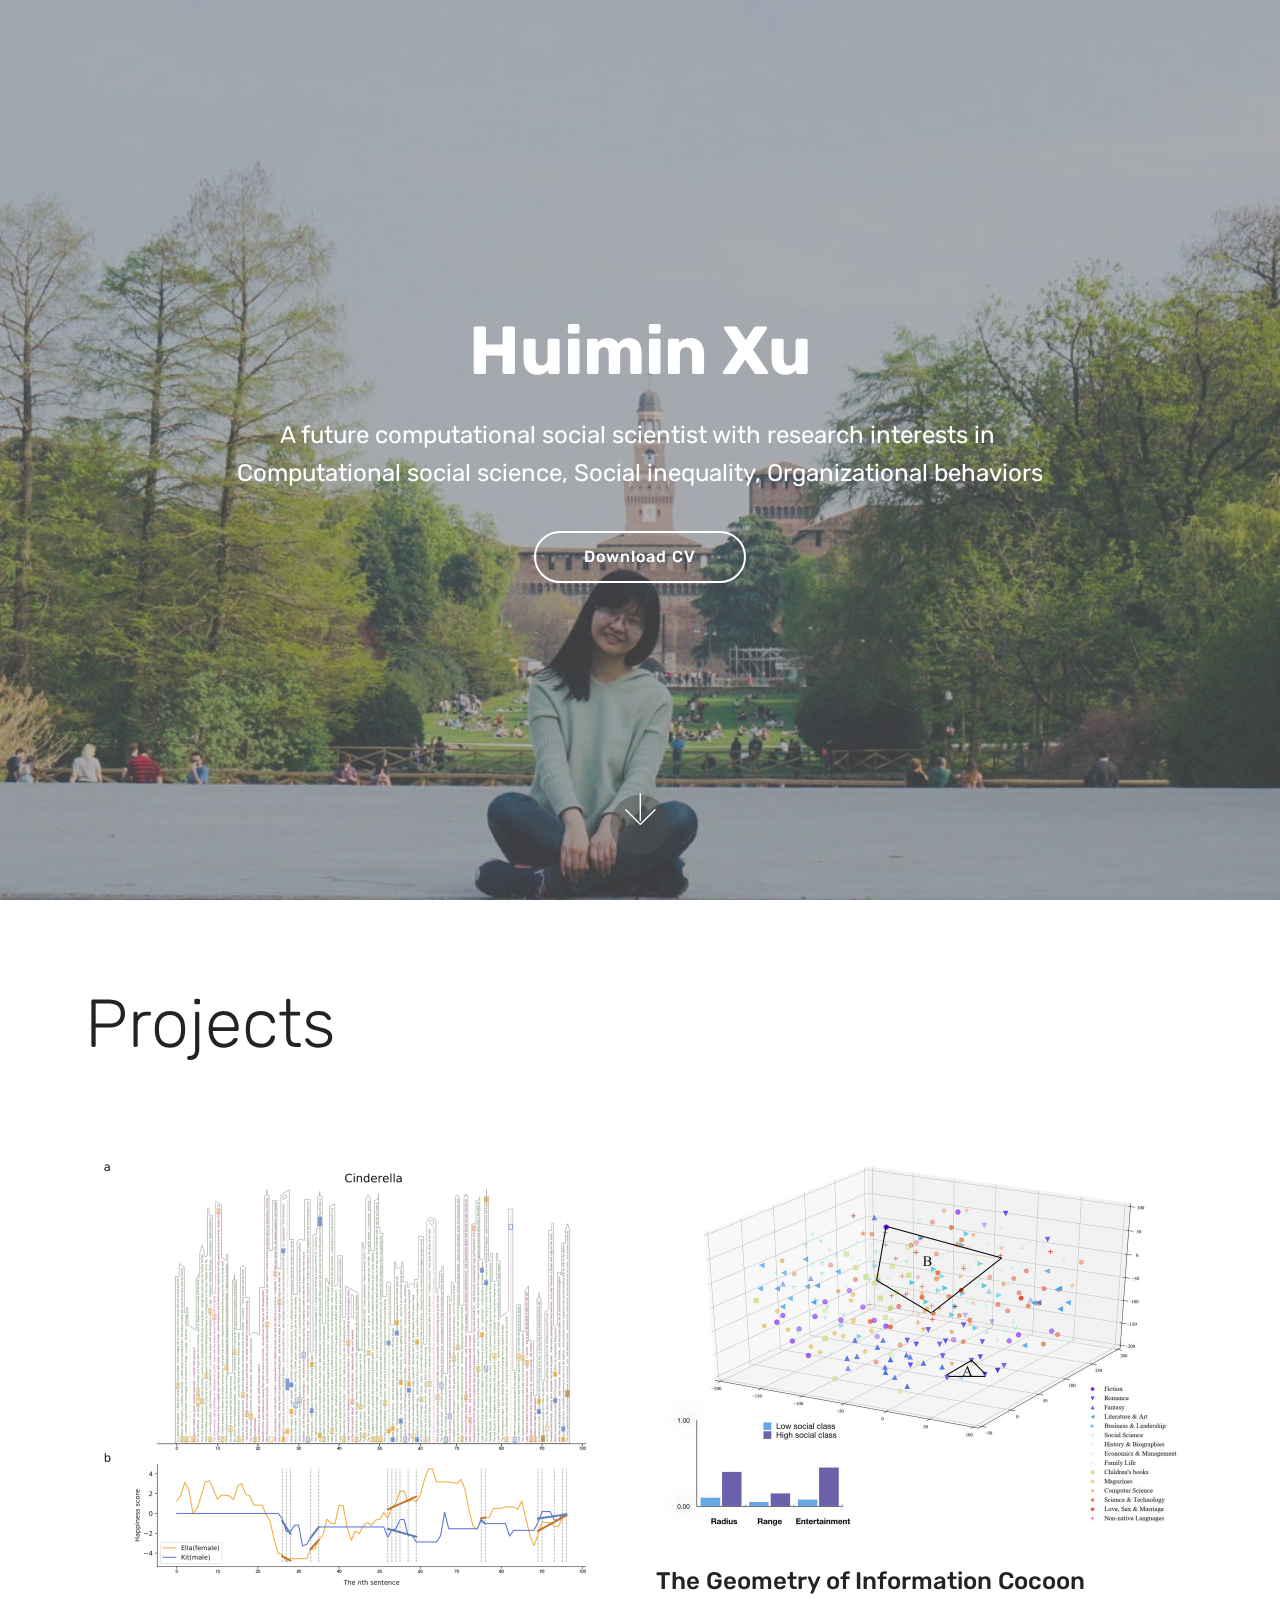
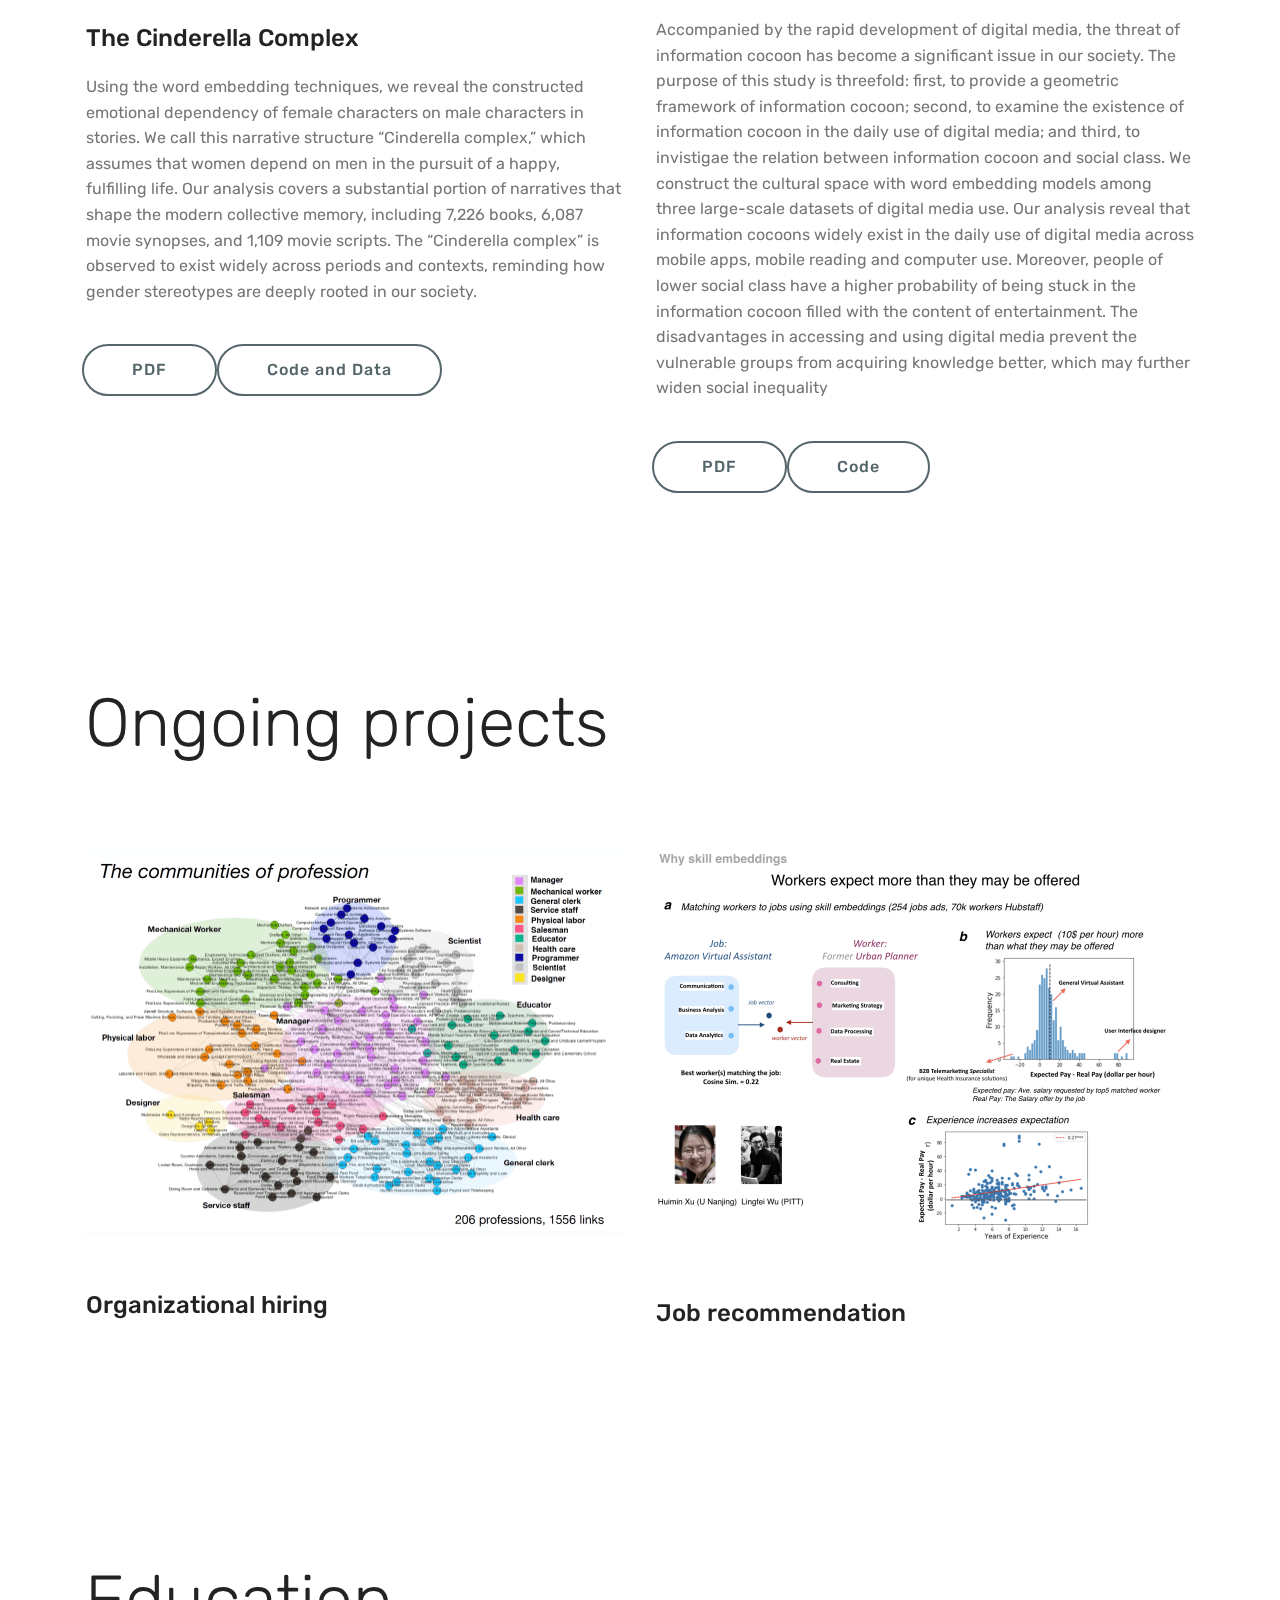
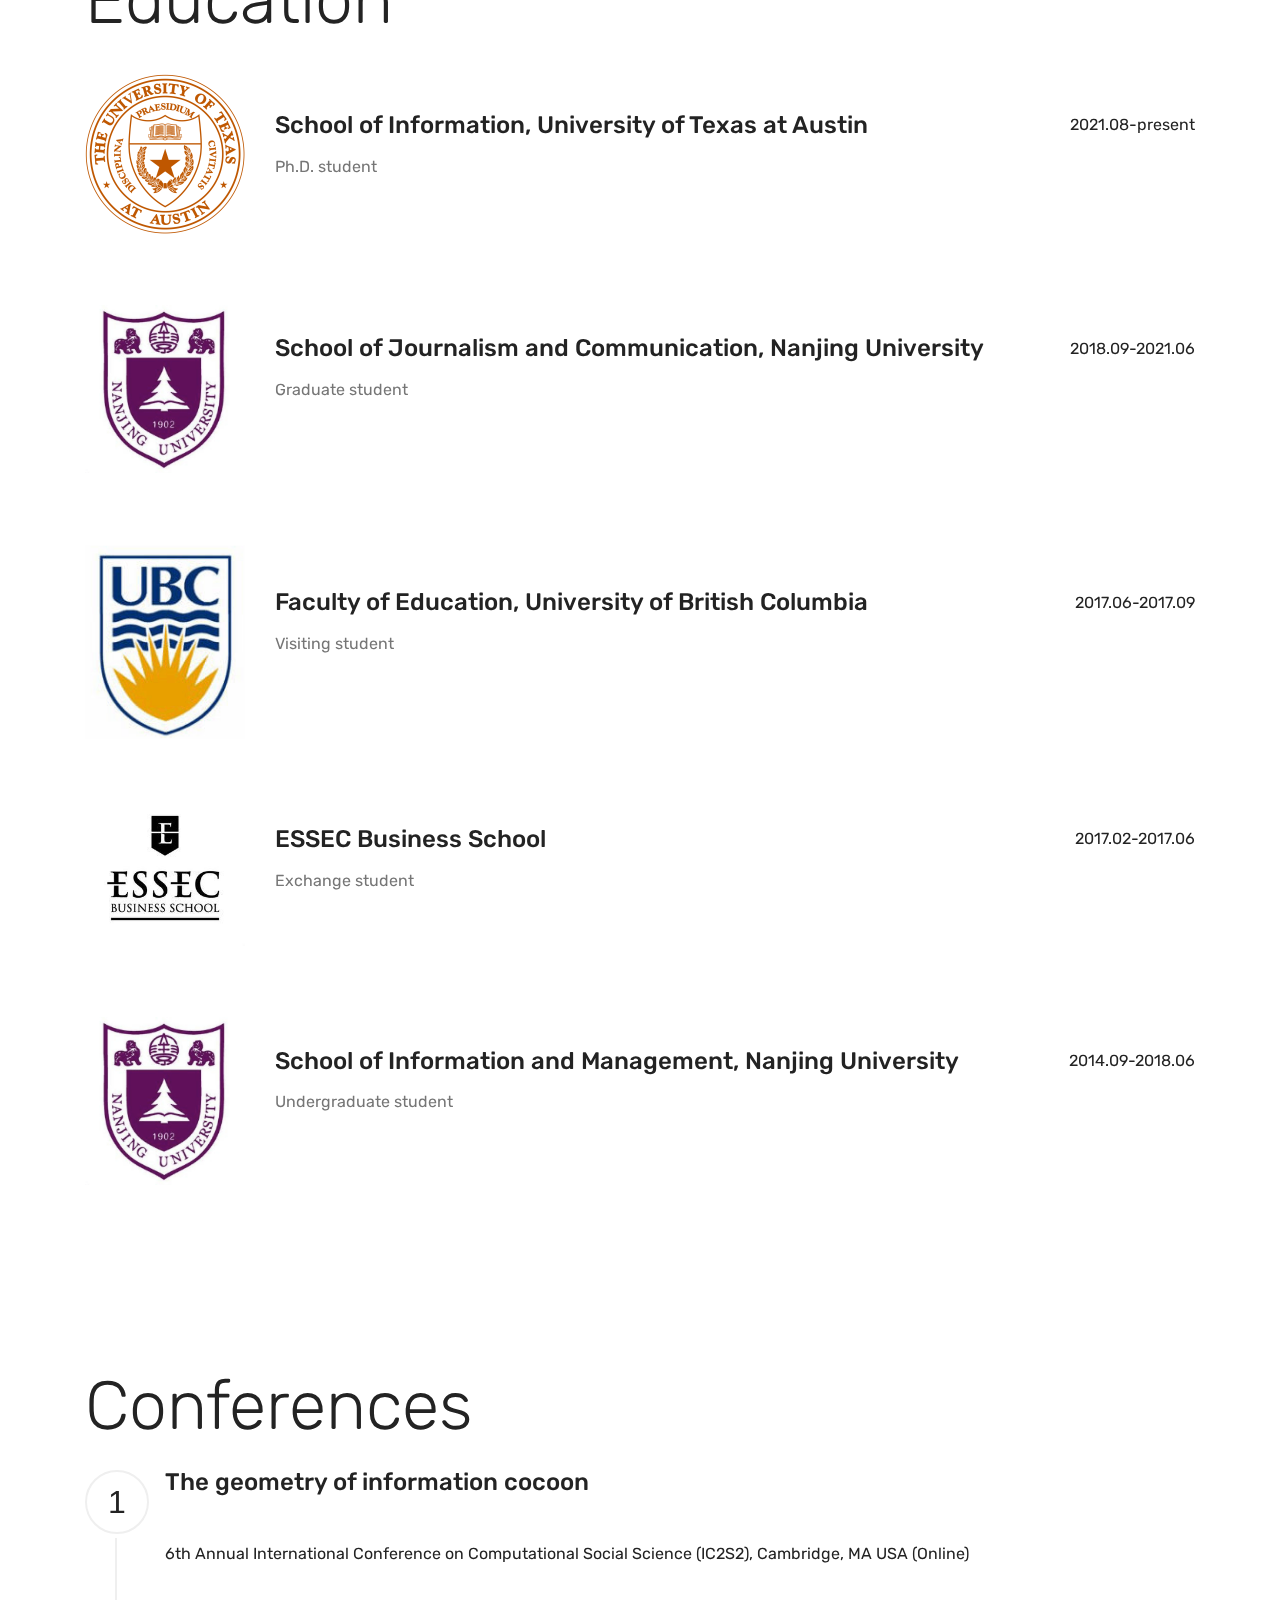
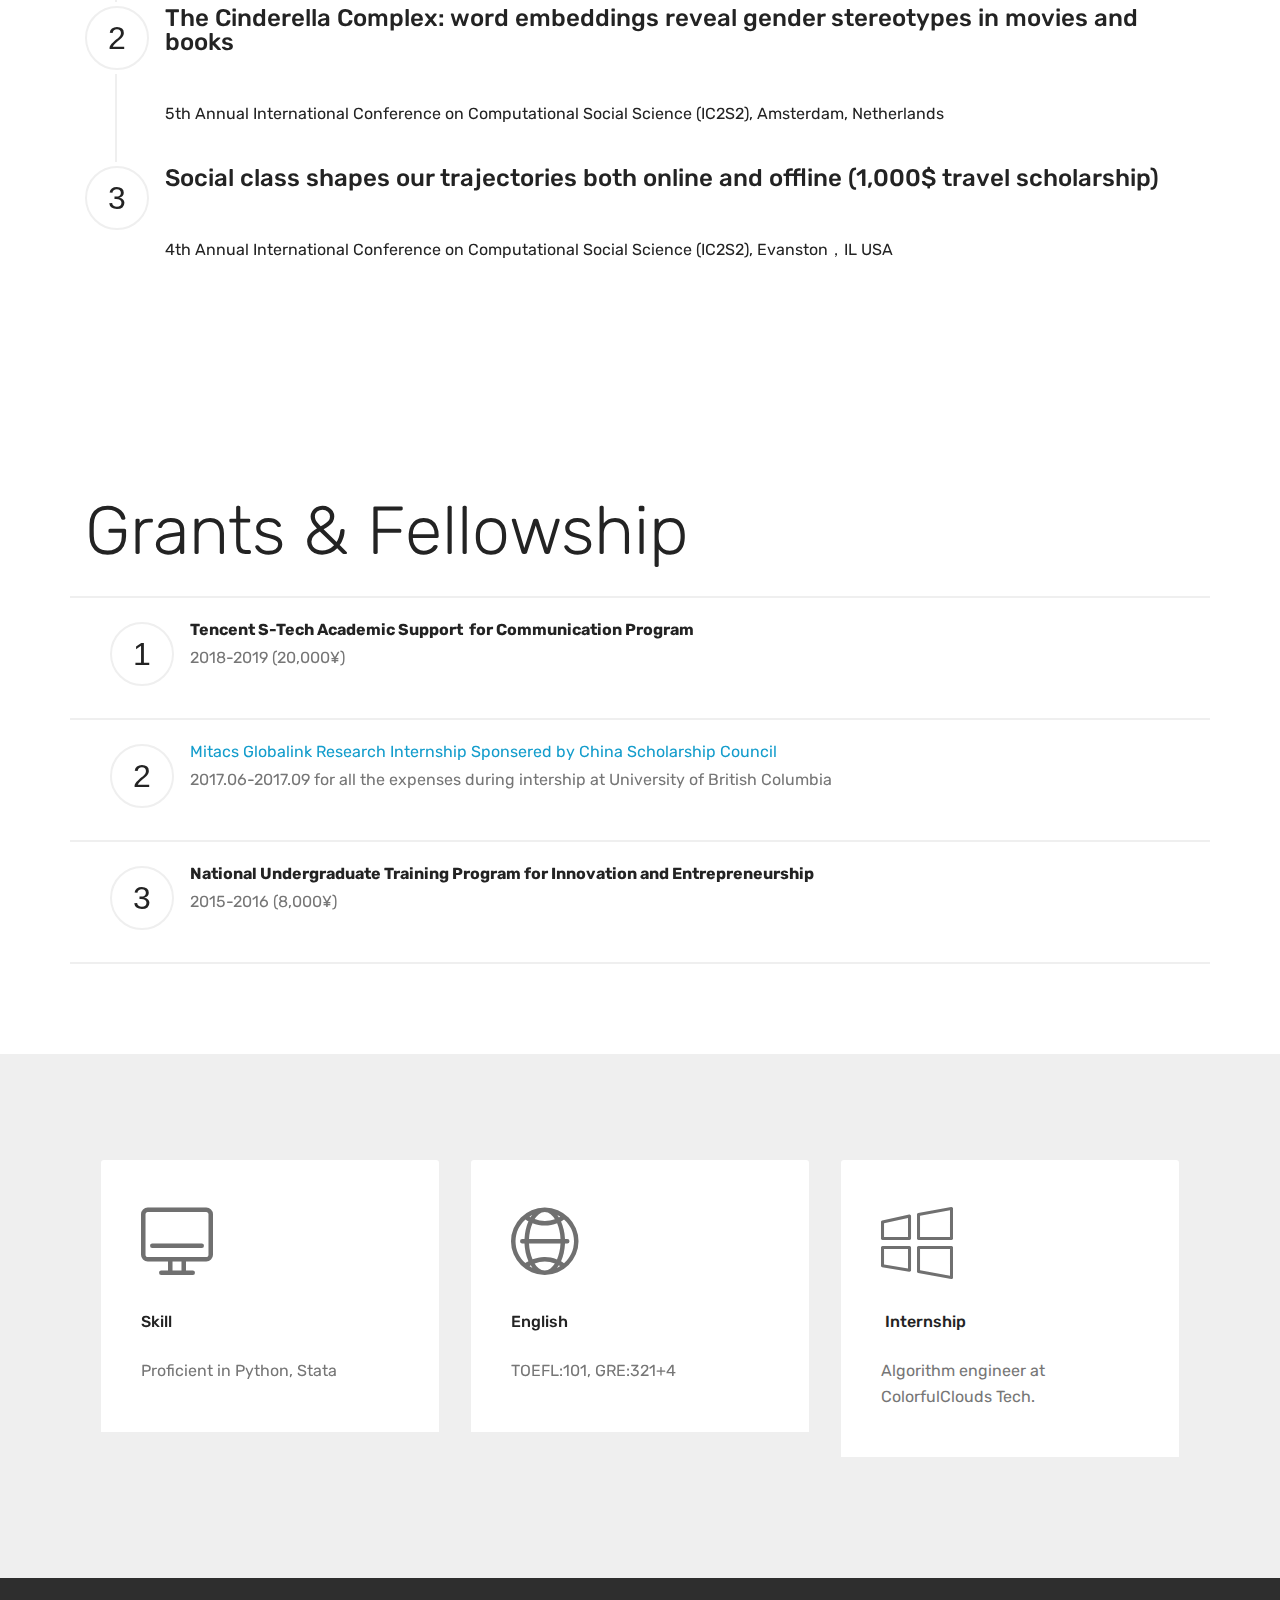
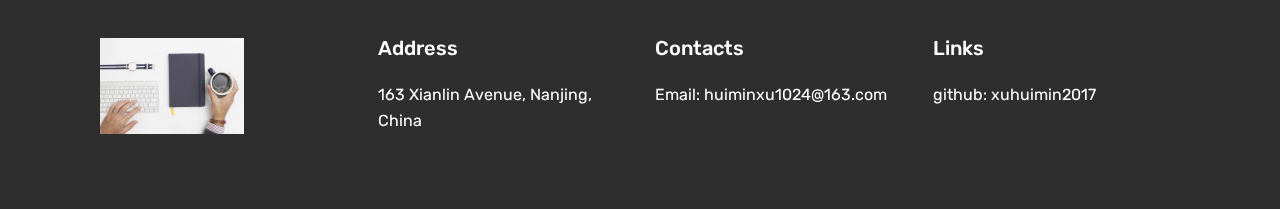
==== commit bab369db: "Add files via upload" ====
--- a/index.html
+++ b/index.html
@@ -1,34 +1,30 @@
 <!DOCTYPE html>
 <html  >
 <head>
-  <!-- Site made with Mobirise Website Builder v5.9.6, https://mobirise.com -->
+  <!-- Site made with Mobirise Website Builder v4.10.5, https://mobirise.com -->
   <meta charset="UTF-8">
   <meta http-equiv="X-UA-Compatible" content="IE=edge">
-  <meta name="generator" content="Mobirise v5.9.6, mobirise.com">
+  <meta name="generator" content="Mobirise v4.10.5, mobirise.com">
   <meta name="viewport" content="width=device-width, initial-scale=1, minimum-scale=1">
   <link rel="shortcut icon" href="assets/images/logo2.png" type="image/x-icon">
   <meta name="description" content="">
   
-  
   <title>Home</title>
+  <link rel="stylesheet" href="assets/web/assets/mobirise-icons-bold/mobirise-icons-bold.css">
   <link rel="stylesheet" href="assets/web/assets/mobirise-icons/mobirise-icons.css">
+  <link rel="stylesheet" href="assets/tether/tether.min.css">
   <link rel="stylesheet" href="assets/bootstrap/css/bootstrap.min.css">
   <link rel="stylesheet" href="assets/bootstrap/css/bootstrap-grid.min.css">
   <link rel="stylesheet" href="assets/bootstrap/css/bootstrap-reboot.min.css">
-  <link rel="stylesheet" href="assets/tether/tether.min.css">
+  <link rel="stylesheet" href="assets/socicon/css/styles.css">
   <link rel="stylesheet" href="assets/dropdown/css/style.css">
-  <link rel="stylesheet" href="assets/socicon/css/styles.css">
   <link rel="stylesheet" href="assets/theme/css/style.css">
-  <link rel="preload" href="https://fonts.googleapis.com/css?family=Rubik:300,400,500,600,700,800,900,300i,400i,500i,600i,700i,800i,900i&display=swap" as="style" onload="this.onload=null;this.rel='stylesheet'">
-  <noscript><link rel="stylesheet" href="https://fonts.googleapis.com/css?family=Rubik:300,400,500,600,700,800,900,300i,400i,500i,600i,700i,800i,900i&display=swap"></noscript>
-  <link rel="preload" as="style" href="assets/mobirise/css/mbr-additional.css"><link rel="stylesheet" href="assets/mobirise/css/mbr-additional.css" type="text/css">
-
+  <link rel="stylesheet" href="assets/mobirise/css/mbr-additional.css" type="text/css">
   
   
   
 </head>
 <body>
-  
   <section class="menu cid-qTkzRZLJNu" once="menu" id="menu1-0">
 
     
@@ -55,7 +51,7 @@
     </nav>
 </section>
 
-<section class="cid-qTkA127IK8 mbr-fullscreen mbr-parallax-background" id="header2-1">
+<section class="engine"><a href="https://mobirise.info/y">html website templates</a></section><section class="cid-qTkA127IK8 mbr-fullscreen mbr-parallax-background" id="header2-1">
 
     
 
@@ -66,7 +62,7 @@
             <div class="mbr-white col-md-10">
                 <h1 class="mbr-section-title mbr-bold pb-3 mbr-fonts-style display-1">Huimin Xu</h1>
                 
-                <p class="mbr-text pb-3 mbr-fonts-style display-5">Huimin Xu studies the dynamics of scientific research, asking how patterns of hierarchical structure, leadership, and diversity influence knowledge production</p>
+                <p class="mbr-text pb-3 mbr-fonts-style display-5">A future computational social scientist with research interests in&nbsp;<br>Computational social science, Social inequality, Organizational behaviors</p>
                 <div class="mbr-section-btn"><a class="btn btn-md btn-white-outline display-4" href="assets/files/HUIMIN%20XU2022:01.pdf" target="_blank">Download CV</a></div>
             </div>
         </div>
@@ -78,7 +74,7 @@
     </div>
 </section>
 
-<section class="services1 cid-tS6YcXbshu" id="services1-v">
+<section class="services1 cid-rKDtFszS0U" id="services1-d">
     <!---->
     
     <!---->
@@ -97,59 +93,6 @@
             <div class="card col-12 col-md-6 p-3">
                 <div class="card-wrapper">
                     <div class="card-img">
-                        <img src="assets/images/asi24653-fig-0005-m-1076x852.jpg" alt="Mobirise" title="">
-                    </div>
-                    <div class="card-box">
-                        <h4 class="card-title mbr-fonts-style display-5">Team power dynamics and team impact</h4>
-                        <p class="mbr-text mbr-fonts-style display-7">Power dynamics influence every aspect of scientific collaboration. Team power dynamics can be measured by team power level and team power hierarchy. Team power level is conceptualized as the average level of the possession of resources, expertise, or decision-making authorities of a team. Team power hierarchy represents the vertical differences of the possessions of resources in a team. In Science of Science, few studies have looked at scientific collaboration from the perspective of team power dynamics. By analyzing over 7.7 million teams from Science (e.g., Computer Science, Physics), Social Sciences (e.g., Sociology, Library &amp; Information Science), and Arts &amp; Humanities (e.g., Art), we find that flat team structure is associated with higher team impact, especially when teams have high team power level.&nbsp;<br></p>
-                        <!--Btn-->
-                        <div class="mbr-section-btn align-left"><a href="https://asistdl.onlinelibrary.wiley.com/doi/full/10.1002/asi.24653" class="btn btn-warning-outline display-4" target="_blank">
-                                PDF</a> <a href="https://github.com/xuhuimin2017/teampowerdynamics" class="btn btn-warning-outline display-4" target="_blank">
-                                Code</a></div>
-                    </div>
-                </div>
-            </div>
-            <!--Card-2-->
-            <div class="card col-12 col-md-6 p-3 last-child">
-                <div class="card-wrapper">
-                    <div class="card-img">
-                        <img src="assets/images/picture1-1076x650.png" alt="Mobirise" title="">
-                    </div>
-                    <div class="card-box">
-                        <h4 class="card-title mbr-fonts-style display-5">Heterogeneous Shared Leadership in Science</h4>
-                        <p class="mbr-text mbr-fonts-style display-7">Leadership is evolving dynamically from an individual endeavor to shared efforts. This paper aims to advance our understanding of shared leadership in scientific teams. We define three kinds of leaders, junior (10-15), mid (15-20), and senior (20+) based on career age. By considering the combinations of any two leaders, we distinguish shared leadership as heterogeneous when leaders are in different age cohorts and homogeneous when leaders are in the same age cohort. Drawing on 1,845,351 CS, 254,039 Sociology, and 193,338 Business teams with two leaders in the OpenAlex dataset, we identify that heterogeneous shared leadership brings higher citation impact for teams than homogeneous shared leadership. Compared with homogeneous leaders, heterogeneous leaders are more adaptive in large teams, have more diverse expertise, and trace both the newest and oldest references.</p>
-                        <!--Btn-->
-                        <div class="mbr-section-btn align-left"><a href="https://arxiv.org/abs/2306.15804" class="btn btn-warning-outline display-4" target="_blank">
-                                PDF</a> <a href="https://github.com/xuhuimin2017/sharedleadership" class="btn btn-warning-outline display-4" target="_blank">Code</a></div>
-                    </div>
-                </div>
-            </div>
-            <!--Card-3-->
-            
-            <!--Card-4-->
-            
-        </div>
-    </div>
-</section>
-
-<section class="services1 cid-rKDtFszS0U" id="services1-d">
-    <!---->
-    
-    <!---->
-    <!--Overlay-->
-    
-    <!--Container-->
-    <div class="container">
-        <div class="row justify-content-center">
-            <!--Titles-->
-            <div class="title pb-5 col-12">
-                
-                
-            </div>
-            <!--Card-1-->
-            <div class="card col-12 col-md-6 p-3">
-                <div class="card-wrapper">
-                    <div class="card-img">
                         <img src="assets/images/-2019-12-14-10.04.32-1076x896.png" alt="Mobirise" title="">
                     </div>
                     <div class="card-box">
@@ -186,56 +129,327 @@
     </div>
 </section>
 
-<section class="counters3 counters cid-tS6RQ2KLcJ" id="counters3-t">
+<section class="services1 cid-sbhBZjIfH2" id="services1-p">
+    <!---->
+    
+    <!---->
+    <!--Overlay-->
+    
+    <!--Container-->
+    <div class="container">
+        <div class="row justify-content-center">
+            <!--Titles-->
+            <div class="title pb-5 col-12">
+                <h2 class="align-left pb-3 mbr-fonts-style display-1">Ongoing projects</h2>
+                
+            </div>
+            <!--Card-1-->
+            <div class="card col-12 col-md-6 p-3">
+                <div class="card-wrapper">
+                    <div class="card-img">
+                        <img src="assets/images/-2020-09-22-11.14.02-1076x785.png" alt="Mobirise" title="">
+                    </div>
+                    <div class="card-box">
+                        <h4 class="card-title mbr-fonts-style display-5"><br>Organizational hiring</h4>
+                        
+                        <!--Btn-->
+                        
+                    </div>
+                </div>
+            </div>
+            <!--Card-2-->
+            <div class="card col-12 col-md-6 p-3 last-child">
+                <div class="card-wrapper">
+                    <div class="card-img">
+                        <img src="assets/images/-2020-09-22-11.16.47-1076x800.png" alt="Mobirise" title="">
+                    </div>
+                    <div class="card-box">
+                        <h4 class="card-title mbr-fonts-style display-5"><br>Job recommendation</h4>
+                        
+                        <!--Btn-->
+                        
+                    </div>
+                </div>
+            </div>
+            <!--Card-3-->
+            
+            <!--Card-4-->
+            
+        </div>
+    </div>
+</section>
+
+<section class="services6 cid-rv4BSjCt7p" id="services6-4">
+    <!---->
+    
+    <!---->
+    <!--Overlay-->
+    
+    <!--Container-->
+    <div class="container">
+        <div class="row">
+            <!--Titles-->
+            <div class="title col-12">
+                <h2 class="align-left mbr-fonts-style m-0 display-1">Education</h2>
+                
+            </div>
+            <!--Card-1-->
+            <div class="card col-12 pb-5">
+                <div class="card-wrapper media-container-row media-container-row">
+                    <div class="card-box">
+                        <div class="row">
+                            <div class="col-12 col-md-2">
+                                <!--Image-->
+                                <div class="mbr-figure">
+                                    <img src="assets/images/1200px-university-of-texas-at-austin-seal.svg-320x320.png" alt="Mobirise" title="">
+                                </div>
+                            </div>
+                            <div class="col-12 col-md-10">
+                                <div class="wrapper">
+                                    <div class="top-line pb-3">
+                                        <h4 class="card-title mbr-fonts-style display-5">School of Information, University of Texas at Austin</h4>
+                                        <p class="mbr-text cost mbr-fonts-style m-0 display-7">2021.08-present</p>
+                                    </div>
+                                    <div class="bottom-line">
+                                        <p class="mbr-text mbr-fonts-style display-7">Ph.D. student</p>
+                                    </div>
+                                </div>
+                            </div>
+                        </div>
+                    </div>
+                </div>
+            </div>
+            <!--Card-2-->
+            <div class="card col-12 pb-5">
+                <div class="card-wrapper media-container-row media-container-row">
+                    <div class="card-box">
+                        <div class="row">
+                            <div class="col-12 col-md-2">
+                                <!--Image-->
+                                <div class="mbr-figure">
+                                    <img src="assets/images/nju-208x248.png" alt="Mobirise" title="">
+                                </div>
+                            </div>
+                            <div class="col-12 col-md-10">
+                                <div class="wrapper">
+                                    <div class="top-line pb-3">
+                                        <h4 class="card-title mbr-fonts-style display-5">School of Journalism and Communication, Nanjing University</h4>
+                                        <p class="mbr-text cost mbr-fonts-style m-0 display-7">2018.09-2021.06</p>
+                                    </div>
+                                    <div class="bottom-line">
+                                        <p class="mbr-text mbr-fonts-style display-7">Graduate student</p>
+                                    </div>
+                                </div>
+                            </div>
+                        </div>
+                    </div>
+                </div>
+            </div>
+            <!--Card-3-->
+            <div class="card col-12 pb-5">
+                <div class="card-wrapper media-container-row media-container-row">
+                    <div class="card-box">
+                        <div class="row">
+                            <div class="col-12 col-md-2">
+                                <!--Image-->
+                                <div class="mbr-figure">
+                                    <img src="assets/images/ubc-168x232.png" alt="Mobirise" title="">
+                                </div>
+                            </div>
+                            <div class="col-12 col-md-10">
+                                <div class="wrapper">
+                                    <div class="top-line pb-3">
+                                        <h4 class="card-title mbr-fonts-style display-5">Faculty of Education, University of British Columbia</h4>
+                                        <p class="mbr-text cost mbr-fonts-style m-0 display-7">2017.06-2017.09</p>
+                                    </div>
+                                    <div class="bottom-line">
+                                        <p class="mbr-text mbr-fonts-style display-7">
+                                            Visiting student</p>
+                                    </div>
+                                </div>
+                            </div>
+                        </div>
+                    </div>
+                </div>
+            </div>
+            <!--Card-4-->
+            <div class="card col-12 pb-5">
+                <div class="card-wrapper media-container-row media-container-row">
+                    <div class="card-box">
+                        <div class="row">
+                            <div class="col-12 col-md-2">
+                                <!--Image-->
+                                <div class="mbr-figure">
+                                    <img src="assets/images/37d3d539b6003af3ba553066362ac65c1138b6cd-268x262.jpg" alt="Mobirise" title="">
+                                </div>
+                            </div>
+                            <div class="col-12 col-md-10">
+                                <div class="wrapper">
+                                    <div class="top-line pb-3">
+                                        <h4 class="card-title mbr-fonts-style display-5">ESSEC Business School</h4>
+                                        <p class="mbr-text cost mbr-fonts-style m-0 display-7">2017.02-2017.06</p>
+                                    </div>
+                                    <div class="bottom-line">
+                                        <p class="mbr-text mbr-fonts-style display-7">
+                                            Exchange student</p>
+                                    </div>
+                                </div>
+                            </div>
+                        </div>
+                    </div>
+                </div>
+            </div>
+            <!--Card-5-->
+            <div class="card col-12">
+                <div class="card-wrapper media-container-row media-container-row">
+                    <div class="card-box">
+                        <div class="row">
+                            <div class="col-12 col-md-2">
+                                <!--Image-->
+                                <div class="mbr-figure">
+                                    <img src="assets/images/nju-208x248.png" alt="Mobirise" title="">
+                                </div>
+                            </div>
+                            <div class="col-12 col-md-10">
+                                <div class="wrapper">
+                                    <div class="top-line pb-3">
+                                        <h4 class="card-title mbr-fonts-style display-5">School of Information and Management, Nanjing University</h4>
+                                        <p class="mbr-text cost mbr-fonts-style m-0 display-7">
+                                            2014.09-2018.06
+                                        </p>
+                                    </div>
+                                    <div class="bottom-line">
+                                        <p class="mbr-text mbr-fonts-style display-7">
+                                            Undergraduate student</p>
+                                    </div>
+                                </div>
+                            </div>
+                        </div>
+                    </div>
+                </div>
+            </div>
+            <!--Card-6-->
+            
+        </div>
+    </div>
+</section>
+
+<section class="step1 cid-rv4XCA8Vnz" id="step1-a">
+
+    
+
+    
+    
+    <div class="container">
+        <h2 class="mbr-section-title pb-3 mbr-fonts-style align-center display-1">Conferences<br></h2>
+        
+        <div class="step-container">
+            <div class="card separline pb-4">
+                <div class="step-element d-flex">
+                    <div class="step-wrapper pr-3">
+                        <h3 class="step d-flex align-items-center justify-content-center">
+                            1
+                        </h3>
+                    </div>          
+                    <div class="step-text-content">
+                        <h4 class="mbr-step-title pb-3 mbr-fonts-style display-5">The geometry of information cocoon<div><br></div></h4>
+                        <p class="mbr-step-text mbr-fonts-style display-7">6th Annual International Conference on Computational Social Science (IC2S2), Cambridge, MA USA (Online)<br>
+                        </p>
+                    </div>
+                </div>
+            </div>
+
+            <div class="card separline pb-4">
+                <div class="step-element d-flex">
+                    <div class="step-wrapper pr-3">
+                        <h3 class="step d-flex align-items-center justify-content-center">
+                            2
+                        </h3>
+                    </div>          
+                    <div class="step-text-content">
+                        <h4 class="mbr-step-title pb-3 mbr-fonts-style display-5"><a href="https://www.kellogg.northwestern.edu/news-events/conference/ic2s2/2018.aspx#"></a>The Cinderella Complex: word embeddings reveal gender stereotypes in movies and books<div><br></div></h4>
+                        <p class="mbr-step-text mbr-fonts-style display-7">5th Annual International Conference on Computational Social Science (IC2S2), Amsterdam, Netherlands<br></p>
+                    </div>
+                </div>
+            </div>
+
+            <div class="card">
+                <div class="step-element d-flex">
+                    <div class="step-wrapper pr-3">
+                        <h3 class="step d-flex align-items-center justify-content-center">3</h3>
+                    </div>          
+                    <div class="step-text-content">
+                        <h4 class="mbr-step-title pb-3 mbr-fonts-style display-5">Social class shapes our trajectories both online and offline (1,000$ travel scholarship)<div></div><div><br></div></h4>
+                        <p class="mbr-step-text mbr-fonts-style display-7">4th Annual International Conference on Computational Social Science (IC2S2), Evanston，IL USA&nbsp;<br></p>
+                    </div>
+                </div>
+            </div>
+
+            
+            
+            
+            
+            
+            
+            
+            
+            
+            
+            
+        </div>
+    </div>
+</section>
+
+<section class="counters5 counters cid-rKJh9QV0je" id="counters5-l">
 
     
 
     
 
     <div class="container pt-4 mt-2">
-        <h2 class="mbr-section-title pb-3 align-center mbr-fonts-style display-2">Latest Conference</h2>
+        <h2 class="mbr-section-title pb-3 align-center mbr-fonts-style display-1">Grants &amp; Fellowship&nbsp;<br></h2>
         
-        <div>
-            
+        <div class="row justify-content-center">
             <div class="cards-block">
                 <div class="cards-container">
                     <div class="card px-3 align-left col-12">
-                        <div class="panel-item p-4 d-flex align-items-center">
-                            <div class="card-img pr-3 d-flex align-items-center align-left">
-                                
-                                <h3 class="count py-3 mbr-fonts-style display-5">
-                                    2023.10</h3>
+                        <div class="panel-item p-4 d-flex">
+                            <div class="card-img pr-3">
+                                <h3 class="img-text d-flex align-items-center justify-content-center">
+                                    1
+                                </h3>
                             </div>
                             <div class="card-text">
-                                <h4 class="mbr-content-title mbr-bold mbr-fonts-style display-7">Using Explainable AI to Understand Team Formation and Team Impact</h4>
-                                <p class="mbr-content-text mbr-fonts-style display-7">86th Annual Meeting of the Association for Information Science and Technology (asis&amp;t),&nbsp;London, UK &nbsp;</p>
+                                <h4 class="mbr-content-title mbr-bold mbr-fonts-style display-7">Tencent S-Tech Academic Support &nbsp;for Communication Program</h4>
+                                <p class="mbr-content-text mbr-fonts-style display-7">2018-2019 (20,000¥)</p>
                             </div>
                         </div>
                     </div>
                     <div class="card px-3 align-left col-12">
-                        <div class="panel-item p-4 d-flex align-items-center">
-                            <div class="card-img pr-3 d-flex align-items-center align-left">
-                                
-                                <h3 class="count py-3 mbr-fonts-style display-5">
-                                    2023.10</h3>
+                        <div class="panel-item p-4 d-flex">
+                            <div class="card-img pr-3">
+                                <h3 class="img-text d-flex align-items-center justify-content-center">
+                                    2
+                                </h3>
                             </div>
                             <div class="card-text">
-                                <h4 class="mbr-content-title mbr-bold mbr-fonts-style display-7">Mapping the Impact of Research Software in Science&nbsp;</h4>
-                                <p class="mbr-content-text mbr-fonts-style display-7">CZI Open Science Impact Mapping Workshop,&nbsp;California, USA</p>
+                                <h4 class="mbr-content-title mbr-bold mbr-fonts-style display-7"><a href="https://www.mitacs.ca/en/programs/globalink/globalink-research-internship" target="_blank">Mitacs Globalink Research Internship Sponsered by China Scholarship Council</a></h4>
+                                <p class="mbr-content-text mbr-fonts-style display-7">
+                                    2017.06-2017.09 for all the expenses during intership at University of British Columbia</p>
                             </div>
                         </div>
                     </div>
                     <div class="card px-3 align-left col-12">
-                        <div class="panel-item p-4 d-flex align-items-center">
-                            <div class="card-img pr-3 d-flex align-items-center align-left">
-                                
-                                <h3 class="count py-3 mbr-fonts-style display-5">
-                                    2023.07</h3>
+                        <div class="panel-item p-4 d-flex">
+                            <div class="card-img pr-3">
+                                <h3 class="img-text d-flex align-items-center justify-content-center">
+                                    3
+                                </h3>
                             </div>
                             <div class="card-text">
-                                <h4 class="mbr-content-title mbr-bold mbr-fonts-style display-7">The Impact of Heterogeneous Shared Leadership in Scientific Teams</h4>
+                                <h4 class="mbr-content-title mbr-bold mbr-fonts-style display-7">National Undergraduate Training Program for Innovation and Entrepreneurship</h4>
                                 <p class="mbr-content-text mbr-fonts-style display-7">
-                                        International Society for Scientometrics and Informetrics (ISSI) Team Science and Innovation workshop,&nbsp;Bloomington, USA&nbsp;</p>
+                                    2015-2016 (8,000¥)</p>
                             </div>
                         </div>
                     </div>
@@ -246,7 +460,57 @@
     </div>
 </section>
 
-<section class="cid-tS71veD9fd" id="footer1-w">
+<section class="features6 cid-rv4NwIqVVY" id="features6-8">
+    
+    
+
+    
+    <div class="container">
+        <div class="media-container-row">
+
+            <div class="card p-3 col-12 col-md-6 col-lg-4">
+                <div class="card-img pb-3">
+                    <span class="mbr-iconfont mbrib-desktop"></span>
+                </div>
+                <div class="card-box">
+                    <h4 class="card-title py-3 mbr-fonts-style display-7">
+                        Skill</h4>
+                    <p class="mbr-text mbr-fonts-style display-7">
+                       Proficient in Python, Stata<br></p>
+                </div>
+            </div>
+
+            <div class="card p-3 col-12 col-md-6 col-lg-4">
+                <div class="card-img pb-3">
+                    <span class="mbr-iconfont mbrib-globe-2"></span>
+                </div>
+                <div class="card-box">
+                    <h4 class="card-title py-3 mbr-fonts-style display-7">
+                        English</h4>
+                    <p class="mbr-text mbr-fonts-style display-7">TOEFL:101, GRE:321+4
+                    </p>
+                </div>
+            </div>
+
+            <div class="card p-3 col-12 col-md-6 col-lg-4">
+                <div class="card-img pb-3">
+                    <span class="mbr-iconfont mbri-windows"></span>
+                </div>
+                <div class="card-box">
+                    <h4 class="card-title py-3 mbr-fonts-style display-7">&nbsp;Internship</h4>
+                    <p class="mbr-text mbr-fonts-style display-7">Algorithm engineer at ColorfulClouds Tech.</p>
+                </div>
+            </div>
+
+            
+
+        </div>
+
+    </div>
+
+</section>
+
+<section class="cid-qTkAaeaxX5" id="footer1-2">
 
     
 
@@ -256,27 +520,47 @@
         <div class="media-container-row content text-white">
             <div class="col-12 col-md-3">
                 <div class="media-wrap">
-                    <a href="https://mobiri.se/">
-                        <img src="assets/images/1200px-university-of-texas-at-austin-seal.svg-320x320.png" alt="Mobirise">
+                    <a href="https://mobirise.com/">
+                        <img src="assets/images/mbr-192x128.jpg" alt="Mobirise" title="">
                     </a>
                 </div>
             </div>
             <div class="col-12 col-md-3 mbr-fonts-style display-7">
-                <h5 class="pb-3">Contracts</h5>
-                <p class="mbr-text">University of Texas at Austin<br>School of Information</p>
+                <h5 class="pb-3">
+                    Address
+                </h5>
+                <p class="mbr-text">163 Xianlin Avenue, Nanjing, China</p>
             </div>
             <div class="col-12 col-md-3 mbr-fonts-style display-7">
-                <h5 class="pb-3"></h5>
-                <p class="mbr-text">1616 Guadalupe St, Suite #5.202, Austin, TX 78701</p>
+                <h5 class="pb-3">
+                    Contacts
+                </h5>
+                <p class="mbr-text">
+                    Email: huiminxu1024@163.com &nbsp; &nbsp;</p>
             </div>
             <div class="col-12 col-md-3 mbr-fonts-style display-7">
-                <h5 class="pb-3"></h5>
-                <p class="mbr-text">huiminxu@utexas.edu</p>
+                <h5 class="pb-3">
+                    Links
+                </h5>
+                <p class="mbr-text">github: xuhuimin2017</p>
             </div>
         </div>
         
     </div>
-</section><section class="display-7" style="padding: 0;align-items: center;justify-content: center;flex-wrap: wrap;    align-content: center;display: flex;position: relative;height: 4rem;"><a href="https://mobiri.se/3093674" style="flex: 1 1;height: 4rem;position: absolute;width: 100%;z-index: 1;"><img alt="" style="height: 4rem;" src="[data-uri]"></a><p style="margin: 0;text-align: center;" class="display-7">&#8204;</p><a style="z-index:1" href="https://mobirise.com/builder/landing-page-software.html">Landing Page Software</a></section><script src="assets/popper/popper.min.js"></script>  <script src="assets/web/assets/jquery/jquery.min.js"></script>  <script src="assets/bootstrap/js/bootstrap.min.js"></script>  <script src="assets/tether/tether.min.js"></script>  <script src="assets/smoothscroll/smooth-scroll.js"></script>  <script src="assets/dropdown/js/nav-dropdown.js"></script>  <script src="assets/dropdown/js/navbar-dropdown.js"></script>  <script src="assets/touchswipe/jquery.touch-swipe.min.js"></script>  <script src="assets/parallax/jarallax.min.js"></script>  <script src="assets/viewportchecker/jquery.viewportchecker.js"></script>  <script src="assets/theme/js/script.js"></script>  
+</section>
+
+
+  <script src="assets/web/assets/jquery/jquery.min.js"></script>
+  <script src="assets/popper/popper.min.js"></script>
+  <script src="assets/tether/tether.min.js"></script>
+  <script src="assets/bootstrap/js/bootstrap.min.js"></script>
+  <script src="assets/touchswipe/jquery.touch-swipe.min.js"></script>
+  <script src="assets/parallax/jarallax.min.js"></script>
+  <script src="assets/viewportchecker/jquery.viewportchecker.js"></script>
+  <script src="assets/smoothscroll/smooth-scroll.js"></script>
+  <script src="assets/dropdown/js/nav-dropdown.js"></script>
+  <script src="assets/dropdown/js/navbar-dropdown.js"></script>
+  <script src="assets/theme/js/script.js"></script>
   
   
 </body>
--- a/assets/web/assets/mobirise-icons-bold/mobirise-icons-bold.css
+++ b/assets/web/assets/mobirise-icons-bold/mobirise-icons-bold.css
@@ -0,0 +1,476 @@
+@font-face {
+  font-family: 'mobirise-icons-bold';
+  src:  url('mobirise-icons-bold.eot?m1l4yr');
+  src:  url('mobirise-icons-bold.eot?m1l4yr#iefix') format('embedded-opentype'),
+    url('mobirise-icons-bold.ttf?m1l4yr') format('truetype'),
+    url('mobirise-icons-bold.woff?m1l4yr') format('woff'),
+    url('mobirise-icons-bold.svg?m1l4yr#mobirise-icons-bold') format('svg');
+  font-weight: normal;
+  font-style: normal;
+}
+
+[class^="mbrib-"], [class*="mbrib-"] {
+  /* use !important to prevent issues with browser extensions that change fonts */
+  font-family: 'mobirise-icons-bold' !important;
+  speak: none;
+  font-style: normal;
+  font-weight: normal;
+  font-variant: normal;
+  text-transform: none;
+  line-height: 1;
+
+  /* Better Font Rendering =========== */
+  -webkit-font-smoothing: antialiased;
+  -moz-osx-font-smoothing: grayscale;
+}
+
+.mbrib-add-submenu:before {
+  content: "\e900";
+}
+.mbrib-alert:before {
+  content: "\e901";
+}
+.mbrib-align-center:before {
+  content: "\e902";
+}
+.mbrib-align-justify:before {
+  content: "\e903";
+}
+.mbrib-align-left:before {
+  content: "\e904";
+}
+.mbrib-align-right:before {
+  content: "\e905";
+}
+.mbrib-android:before {
+  content: "\e906";
+}
+.mbrib-apple:before {
+  content: "\e907";
+}
+.mbrib-arrow-down:before {
+  content: "\e908";
+}
+.mbrib-arrow-next:before {
+  content: "\e909";
+}
+.mbrib-arrow-prev:before {
+  content: "\e90a";
+}
+.mbrib-arrow-up:before {
+  content: "\e90b";
+}
+.mbrib-bold:before {
+  content: "\e90c";
+}
+.mbrib-bookmark:before {
+  content: "\e90d";
+}
+.mbrib-bootstrap:before {
+  content: "\e90e";
+}
+.mbrib-briefcase:before {
+  content: "\e90f";
+}
+.mbrib-browse:before {
+  content: "\e910";
+}
+.mbrib-bulleted-list:before {
+  content: "\e911";
+}
+.mbrib-calendar:before {
+  content: "\e912";
+}
+.mbrib-camera:before {
+  content: "\e913";
+}
+.mbrib-cart-add:before {
+  content: "\e914";
+}
+.mbrib-cart-full:before {
+  content: "\e915";
+}
+.mbrib-cash:before {
+  content: "\e916";
+}
+.mbrib-change-style:before {
+  content: "\e917";
+}
+.mbrib-chat:before {
+  content: "\e918";
+}
+.mbrib-clock:before {
+  content: "\e919";
+}
+.mbrib-close:before {
+  content: "\e91a";
+}
+.mbrib-cloud:before {
+  content: "\e91b";
+}
+.mbrib-code:before {
+  content: "\e91c";
+}
+.mbrib-contact-form:before {
+  content: "\e91d";
+}
+.mbrib-credit-card:before {
+  content: "\e91e";
+}
+.mbrib-cursor-click:before {
+  content: "\e91f";
+}
+.mbrib-cust-feedback:before {
+  content: "\e920";
+}
+.mbrib-database:before {
+  content: "\e921";
+}
+.mbrib-delivery:before {
+  content: "\e922";
+}
+.mbrib-desktop:before {
+  content: "\e923";
+}
+.mbrib-devices:before {
+  content: "\e924";
+}
+.mbrib-down:before {
+  content: "\e925";
+}
+.mbrib-download:before {
+  content: "\e926";
+}
+.mbrib-drag-n-drop:before {
+  content: "\e927";
+}
+.mbrib-drag-n-drop2:before {
+  content: "\e928";
+}
+.mbrib-edit:before {
+  content: "\e929";
+}
+.mbrib-edit2:before {
+  content: "\e92a";
+}
+.mbrib-error:before {
+  content: "\e92b";
+}
+.mbrib-extension:before {
+  content: "\e92c";
+}
+.mbrib-features:before {
+  content: "\e92d";
+}
+.mbrib-file:before {
+  content: "\e92e";
+}
+.mbrib-flag:before {
+  content: "\e92f";
+}
+.mbrib-folder:before {
+  content: "\e930";
+}
+.mbrib-gift:before {
+  content: "\e931";
+}
+.mbrib-github:before {
+  content: "\e932";
+}
+.mbrib-globe-2:before {
+  content: "\e933";
+}
+.mbrib-globe:before {
+  content: "\e934";
+}
+.mbrib-growing-chart:before {
+  content: "\e935";
+}
+.mbrib-hearth:before {
+  content: "\e936";
+}
+.mbrib-help:before {
+  content: "\e937";
+}
+.mbrib-home:before {
+  content: "\e938";
+}
+.mbrib-hot-cup:before {
+  content: "\e939";
+}
+.mbrib-idea:before {
+  content: "\e93a";
+}
+.mbrib-image-gallery:before {
+  content: "\e93b";
+}
+.mbrib-image-slider:before {
+  content: "\e93c";
+}
+.mbrib-info:before {
+  content: "\e93d";
+}
+.mbrib-italic:before {
+  content: "\e93e";
+}
+.mbrib-key:before {
+  content: "\e93f";
+}
+.mbrib-laptop:before {
+  content: "\e940";
+}
+.mbrib-layers:before {
+  content: "\e941";
+}
+.mbrib-left-right:before {
+  content: "\e942";
+}
+.mbrib-left:before {
+  content: "\e943";
+}
+.mbrib-letter:before {
+  content: "\e944";
+}
+.mbrib-like:before {
+  content: "\e945";
+}
+.mbrib-link:before {
+  content: "\e946";
+}
+.mbrib-lock:before {
+  content: "\e947";
+}
+.mbrib-login:before {
+  content: "\e948";
+}
+.mbrib-logout:before {
+  content: "\e949";
+}
+.mbrib-magic-stick:before {
+  content: "\e94a";
+}
+.mbrib-map-pin:before {
+  content: "\e94b";
+}
+.mbrib-menu:before {
+  content: "\e94c";
+}
+.mbrib-mobile:before {
+  content: "\e94d";
+}
+.mbrib-mobile2:before {
+  content: "\e94e";
+}
+.mbrib-mobirise:before {
+  content: "\e94f";
+}
+.mbrib-more-horizontal:before {
+  content: "\e950";
+}
+.mbrib-more-vertical:before {
+  content: "\e951";
+}
+.mbrib-music:before {
+  content: "\e952";
+}
+.mbrib-new-file:before {
+  content: "\e953";
+}
+.mbrib-numbered-list:before {
+  content: "\e954";
+}
+.mbrib-opened-folder:before {
+  content: "\e955";
+}
+.mbrib-pages:before {
+  content: "\e956";
+}
+.mbrib-paper-plane:before {
+  content: "\e957";
+}
+.mbrib-paperclip:before {
+  content: "\e958";
+}
+.mbrib-photo:before {
+  content: "\e959";
+}
+.mbrib-photos:before {
+  content: "\e95a";
+}
+.mbrib-pin:before {
+  content: "\e95b";
+}
+.mbrib-play:before {
+  content: "\e95c";
+}
+.mbrib-plus:before {
+  content: "\e95d";
+}
+.mbrib-preview:before {
+  content: "\e95e";
+}
+.mbrib-print:before {
+  content: "\e95f";
+}
+.mbrib-protect:before {
+  content: "\e960";
+}
+.mbrib-question:before {
+  content: "\e961";
+}
+.mbrib-quote-left:before {
+  content: "\e962";
+}
+.mbrib-quote-right:before {
+  content: "\e963";
+}
+.mbrib-redo:before {
+  content: "\e964";
+}
+.mbrib-refresh:before {
+  content: "\e965";
+}
+.mbrib-responsive:before {
+  content: "\e966";
+}
+.mbrib-right:before {
+  content: "\e967";
+}
+.mbrib-rocket:before {
+  content: "\e968";
+}
+.mbrib-sad-face:before {
+  content: "\e969";
+}
+.mbrib-sale:before {
+  content: "\e96a";
+}
+.mbrib-save:before {
+  content: "\e96b";
+}
+.mbrib-search:before {
+  content: "\e96c";
+}
+.mbrib-setting:before {
+  content: "\e96d";
+}
+.mbrib-setting2:before {
+  content: "\e96e";
+}
+.mbrib-setting3:before {
+  content: "\e96f";
+}
+.mbrib-share:before {
+  content: "\e970";
+}
+.mbrib-shopping-bag:before {
+  content: "\e971";
+}
+.mbrib-shopping-basket:before {
+  content: "\e972";
+}
+.mbrib-shopping-cart:before {
+  content: "\e973";
+}
+.mbrib-sites:before {
+  content: "\e974";
+}
+.mbrib-smile-face:before {
+  content: "\e975";
+}
+.mbrib-speed:before {
+  content: "\e976";
+}
+.mbrib-star:before {
+  content: "\e977";
+}
+.mbrib-success:before {
+  content: "\e978";
+}
+.mbrib-sun:before {
+  content: "\e979";
+}
+.mbrib-sun2:before {
+  content: "\e97a";
+}
+.mbrib-tablet-vertical:before {
+  content: "\e97b";
+}
+.mbrib-tablet:before {
+  content: "\e97c";
+}
+.mbrib-target:before {
+  content: "\e97d";
+}
+.mbrib-timer:before {
+  content: "\e97e";
+}
+.mbrib-to-ftp:before {
+  content: "\e97f";
+}
+.mbrib-to-local-drive:before {
+  content: "\e980";
+}
+.mbrib-touch-swipe:before {
+  content: "\e981";
+}
+.mbrib-touch:before {
+  content: "\e982";
+}
+.mbrib-trash:before {
+  content: "\e983";
+}
+.mbrib-underline:before {
+  content: "\e984";
+}
+.mbrib-undo:before {
+  content: "\e985";
+}
+.mbrib-unlink:before {
+  content: "\e986";
+}
+.mbrib-unlock:before {
+  content: "\e987";
+}
+.mbrib-up-down:before {
+  content: "\e988";
+}
+.mbrib-up:before {
+  content: "\e989";
+}
+.mbrib-update:before {
+  content: "\e98a";
+}
+.mbrib-upload:before {
+  content: "\e98b";
+}
+.mbrib-user:before {
+  content: "\e98c";
+}
+.mbrib-user2:before {
+  content: "\e98d";
+}
+.mbrib-users:before {
+  content: "\e98e";
+}
+.mbrib-video-play:before {
+  content: "\e98f";
+}
+.mbrib-video:before {
+  content: "\e990";
+}
+.mbrib-watch:before {
+  content: "\e991";
+}
+.mbrib-website-theme:before {
+  content: "\e992";
+}
+.mbrib-wifi:before {
+  content: "\e993";
+}
+.mbrib-windows:before {
+  content: "\e994";
+}
+.mbrib-zoom-out:before {
+  content: "\e995";
+}
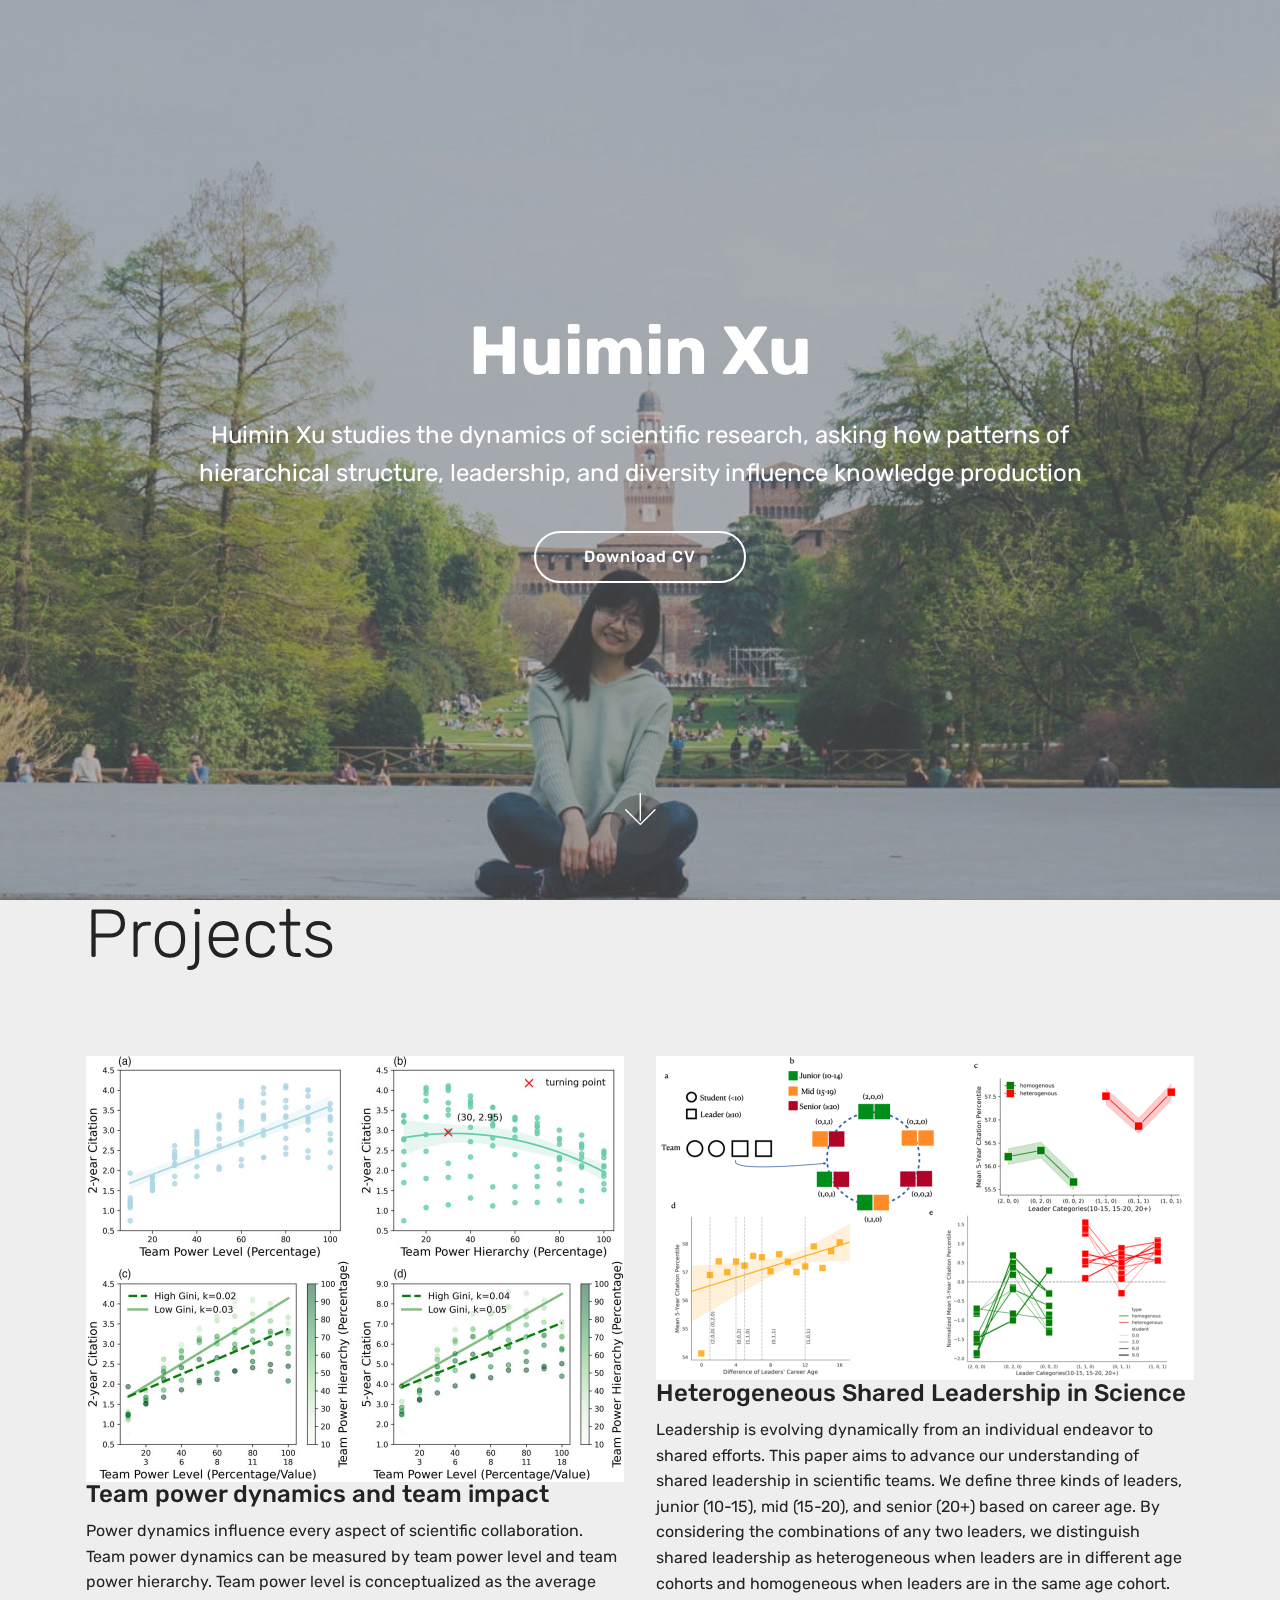
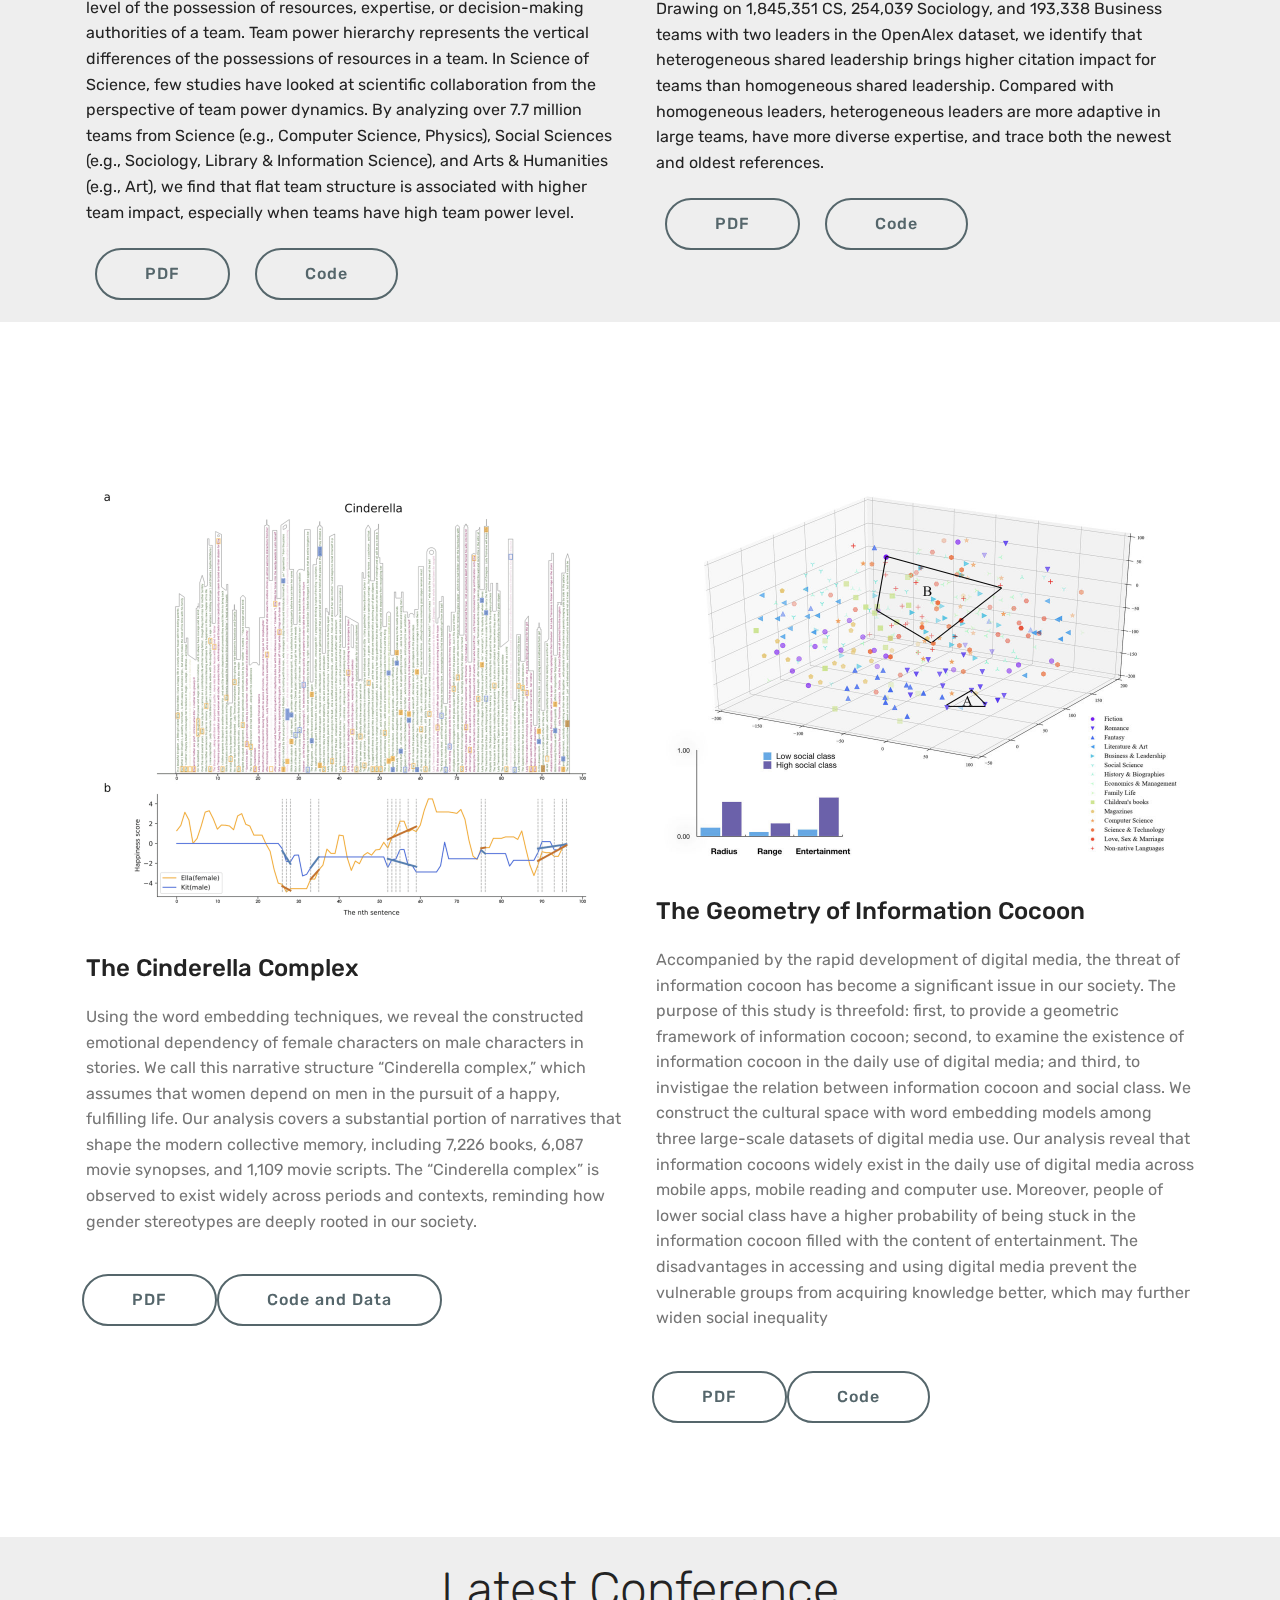
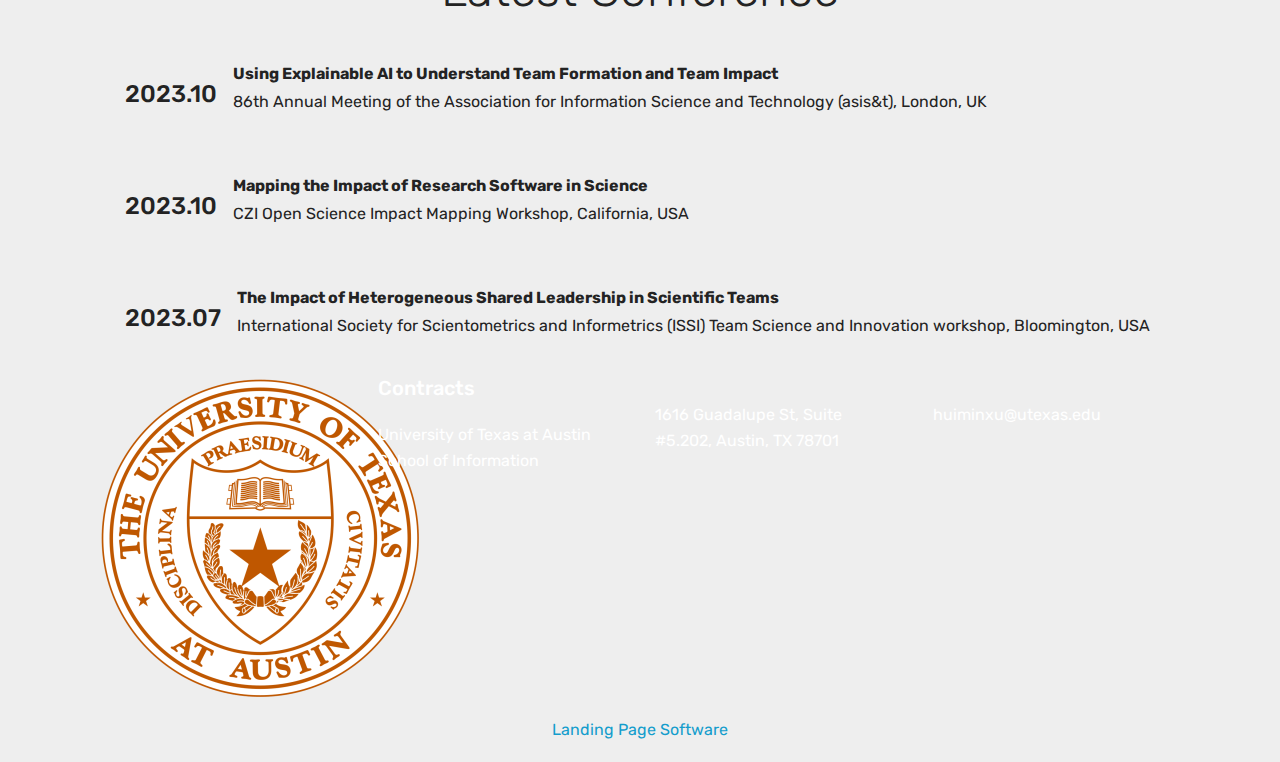
==== commit 7c0ae754: "Add files via upload" ====
--- a/index.html
+++ b/index.html
@@ -1,30 +1,34 @@
 <!DOCTYPE html>
 <html  >
 <head>
-  <!-- Site made with Mobirise Website Builder v4.10.5, https://mobirise.com -->
+  <!-- Site made with Mobirise Website Builder v5.9.6, https://mobirise.com -->
   <meta charset="UTF-8">
   <meta http-equiv="X-UA-Compatible" content="IE=edge">
-  <meta name="generator" content="Mobirise v4.10.5, mobirise.com">
+  <meta name="generator" content="Mobirise v5.9.6, mobirise.com">
   <meta name="viewport" content="width=device-width, initial-scale=1, minimum-scale=1">
   <link rel="shortcut icon" href="assets/images/logo2.png" type="image/x-icon">
   <meta name="description" content="">
   
+  
   <title>Home</title>
-  <link rel="stylesheet" href="assets/web/assets/mobirise-icons-bold/mobirise-icons-bold.css">
   <link rel="stylesheet" href="assets/web/assets/mobirise-icons/mobirise-icons.css">
-  <link rel="stylesheet" href="assets/tether/tether.min.css">
   <link rel="stylesheet" href="assets/bootstrap/css/bootstrap.min.css">
   <link rel="stylesheet" href="assets/bootstrap/css/bootstrap-grid.min.css">
   <link rel="stylesheet" href="assets/bootstrap/css/bootstrap-reboot.min.css">
+  <link rel="stylesheet" href="assets/tether/tether.min.css">
+  <link rel="stylesheet" href="assets/dropdown/css/style.css">
   <link rel="stylesheet" href="assets/socicon/css/styles.css">
-  <link rel="stylesheet" href="assets/dropdown/css/style.css">
   <link rel="stylesheet" href="assets/theme/css/style.css">
-  <link rel="stylesheet" href="assets/mobirise/css/mbr-additional.css" type="text/css">
+  <link rel="preload" href="https://fonts.googleapis.com/css?family=Rubik:300,400,500,600,700,800,900,300i,400i,500i,600i,700i,800i,900i&display=swap" as="style" onload="this.onload=null;this.rel='stylesheet'">
+  <noscript><link rel="stylesheet" href="https://fonts.googleapis.com/css?family=Rubik:300,400,500,600,700,800,900,300i,400i,500i,600i,700i,800i,900i&display=swap"></noscript>
+  <link rel="preload" as="style" href="assets/mobirise/css/mbr-additional.css"><link rel="stylesheet" href="assets/mobirise/css/mbr-additional.css" type="text/css">
+
   
   
   
 </head>
 <body>
+  
   <section class="menu cid-qTkzRZLJNu" once="menu" id="menu1-0">
 
     
@@ -51,7 +55,7 @@
     </nav>
 </section>
 
-<section class="engine"><a href="https://mobirise.info/y">html website templates</a></section><section class="cid-qTkA127IK8 mbr-fullscreen mbr-parallax-background" id="header2-1">
+<section class="cid-qTkA127IK8 mbr-fullscreen mbr-parallax-background" id="header2-1">
 
     
 
@@ -62,7 +66,7 @@
             <div class="mbr-white col-md-10">
                 <h1 class="mbr-section-title mbr-bold pb-3 mbr-fonts-style display-1">Huimin Xu</h1>
                 
-                <p class="mbr-text pb-3 mbr-fonts-style display-5">A future computational social scientist with research interests in&nbsp;<br>Computational social science, Social inequality, Organizational behaviors</p>
+                <p class="mbr-text pb-3 mbr-fonts-style display-5">Huimin Xu studies the dynamics of scientific research, asking how patterns of hierarchical structure, leadership, and diversity influence knowledge production</p>
                 <div class="mbr-section-btn"><a class="btn btn-md btn-white-outline display-4" href="assets/files/HUIMIN%20XU2022:01.pdf" target="_blank">Download CV</a></div>
             </div>
         </div>
@@ -74,7 +78,7 @@
     </div>
 </section>
 
-<section class="services1 cid-rKDtFszS0U" id="services1-d">
+<section class="services1 cid-tS6YcXbshu" id="services1-v">
     <!---->
     
     <!---->
@@ -93,15 +97,15 @@
             <div class="card col-12 col-md-6 p-3">
                 <div class="card-wrapper">
                     <div class="card-img">
-                        <img src="assets/images/-2019-12-14-10.04.32-1076x896.png" alt="Mobirise" title="">
-                    </div>
-                    <div class="card-box">
-                        <h4 class="card-title mbr-fonts-style display-5">The Cinderella Complex</h4>
-                        <p class="mbr-text mbr-fonts-style display-7">Using the word embedding techniques, we reveal the constructed emotional dependency of female characters on male characters in stories. We call this narrative structure “Cinderella complex,” which assumes that women depend on men in the pursuit of a happy, fulfilling life. Our analysis covers a substantial portion of narratives that shape the modern collective memory, including 7,226 books, 6,087 movie synopses, and 1,109 movie scripts. The “Cinderella complex” is observed to exist widely across periods and contexts, reminding how gender stereotypes are deeply rooted in our society.</p>
-                        <!--Btn-->
-                        <div class="mbr-section-btn align-left"><a href="https://journals.plos.org/plosone/article?id=10.1371/journal.pone.0225385" class="btn btn-warning-outline display-4" target="_blank">
-                                PDF</a> <a href="https://github.com/xuhuimin2017/storyshape" class="btn btn-warning-outline display-4" target="_blank">
-                                Code and Data</a></div>
+                        <img src="assets/images/asi24653-fig-0005-m-1076x852.jpg" alt="Mobirise" title="">
+                    </div>
+                    <div class="card-box">
+                        <h4 class="card-title mbr-fonts-style display-5">Team power dynamics and team impact</h4>
+                        <p class="mbr-text mbr-fonts-style display-7">Power dynamics influence every aspect of scientific collaboration. Team power dynamics can be measured by team power level and team power hierarchy. Team power level is conceptualized as the average level of the possession of resources, expertise, or decision-making authorities of a team. Team power hierarchy represents the vertical differences of the possessions of resources in a team. In Science of Science, few studies have looked at scientific collaboration from the perspective of team power dynamics. By analyzing over 7.7 million teams from Science (e.g., Computer Science, Physics), Social Sciences (e.g., Sociology, Library &amp; Information Science), and Arts &amp; Humanities (e.g., Art), we find that flat team structure is associated with higher team impact, especially when teams have high team power level.&nbsp;<br></p>
+                        <!--Btn-->
+                        <div class="mbr-section-btn align-left"><a href="https://asistdl.onlinelibrary.wiley.com/doi/full/10.1002/asi.24653" class="btn btn-warning-outline display-4" target="_blank">
+                                PDF</a> <a href="https://github.com/xuhuimin2017/teampowerdynamics" class="btn btn-warning-outline display-4" target="_blank">
+                                Code</a></div>
                     </div>
                 </div>
             </div>
@@ -109,15 +113,14 @@
             <div class="card col-12 col-md-6 p-3 last-child">
                 <div class="card-wrapper">
                     <div class="card-img">
-                        <img src="assets/images/figure1-1076x782.jpg" alt="Mobirise" title="">
-                    </div>
-                    <div class="card-box">
-                        <h4 class="card-title mbr-fonts-style display-5">The Geometry of Information Cocoon</h4>
-                        <p class="mbr-text mbr-fonts-style display-7">
-                            Accompanied by the rapid development of digital media, the threat of information cocoon has become a significant issue in our society. The purpose of this study is threefold: first, to provide a geometric framework of information cocoon; second, to examine the existence of information cocoon in the daily use of digital media; and third, to invistigae the relation between information cocoon and social class. We construct the cultural space with word embedding models among three large-scale datasets of digital media use. Our analysis reveal that information cocoons widely exist in the daily use of digital media across mobile apps, mobile reading and computer use. Moreover, people of lower social class have a higher probability of being stuck in the information cocoon filled with the content of entertainment. The disadvantages in accessing and using digital media prevent the vulnerable groups from acquiring knowledge better, which may further widen social inequality</p>
-                        <!--Btn-->
-                        <div class="mbr-section-btn align-left"><a href="https://arxiv.org/abs/2007.10083" class="btn btn-warning-outline display-4" target="_blank">
-                                PDF</a> <a href="https://github.com/xuhuimin2017/The-Geometry-of-Information-Cocoon" class="btn btn-warning-outline display-4" target="_blank">Code</a></div>
+                        <img src="assets/images/picture1-1076x650.png" alt="Mobirise" title="">
+                    </div>
+                    <div class="card-box">
+                        <h4 class="card-title mbr-fonts-style display-5">Heterogeneous Shared Leadership in Science</h4>
+                        <p class="mbr-text mbr-fonts-style display-7">Leadership is evolving dynamically from an individual endeavor to shared efforts. This paper aims to advance our understanding of shared leadership in scientific teams. We define three kinds of leaders, junior (10-15), mid (15-20), and senior (20+) based on career age. By considering the combinations of any two leaders, we distinguish shared leadership as heterogeneous when leaders are in different age cohorts and homogeneous when leaders are in the same age cohort. Drawing on 1,845,351 CS, 254,039 Sociology, and 193,338 Business teams with two leaders in the OpenAlex dataset, we identify that heterogeneous shared leadership brings higher citation impact for teams than homogeneous shared leadership. Compared with homogeneous leaders, heterogeneous leaders are more adaptive in large teams, have more diverse expertise, and trace both the newest and oldest references.</p>
+                        <!--Btn-->
+                        <div class="mbr-section-btn align-left"><a href="https://arxiv.org/abs/2306.15804" class="btn btn-warning-outline display-4" target="_blank">
+                                PDF</a> <a href="https://github.com/xuhuimin2017/sharedleadership" class="btn btn-warning-outline display-4" target="_blank">Code</a></div>
                     </div>
                 </div>
             </div>
@@ -129,7 +132,7 @@
     </div>
 </section>
 
-<section class="services1 cid-sbhBZjIfH2" id="services1-p">
+<section class="services1 cid-rKDtFszS0U" id="services1-d">
     <!---->
     
     <!---->
@@ -140,20 +143,22 @@
         <div class="row justify-content-center">
             <!--Titles-->
             <div class="title pb-5 col-12">
-                <h2 class="align-left pb-3 mbr-fonts-style display-1">Ongoing projects</h2>
+                
                 
             </div>
             <!--Card-1-->
             <div class="card col-12 col-md-6 p-3">
                 <div class="card-wrapper">
                     <div class="card-img">
-                        <img src="assets/images/-2020-09-22-11.14.02-1076x785.png" alt="Mobirise" title="">
-                    </div>
-                    <div class="card-box">
-                        <h4 class="card-title mbr-fonts-style display-5"><br>Organizational hiring</h4>
-                        
-                        <!--Btn-->
-                        
+                        <img src="assets/images/-2019-12-14-10.04.32-1076x896.png" alt="Mobirise" title="">
+                    </div>
+                    <div class="card-box">
+                        <h4 class="card-title mbr-fonts-style display-5">The Cinderella Complex</h4>
+                        <p class="mbr-text mbr-fonts-style display-7">Using the word embedding techniques, we reveal the constructed emotional dependency of female characters on male characters in stories. We call this narrative structure “Cinderella complex,” which assumes that women depend on men in the pursuit of a happy, fulfilling life. Our analysis covers a substantial portion of narratives that shape the modern collective memory, including 7,226 books, 6,087 movie synopses, and 1,109 movie scripts. The “Cinderella complex” is observed to exist widely across periods and contexts, reminding how gender stereotypes are deeply rooted in our society.</p>
+                        <!--Btn-->
+                        <div class="mbr-section-btn align-left"><a href="https://journals.plos.org/plosone/article?id=10.1371/journal.pone.0225385" class="btn btn-warning-outline display-4" target="_blank">
+                                PDF</a> <a href="https://github.com/xuhuimin2017/storyshape" class="btn btn-warning-outline display-4" target="_blank">
+                                Code and Data</a></div>
                     </div>
                 </div>
             </div>
@@ -161,13 +166,15 @@
             <div class="card col-12 col-md-6 p-3 last-child">
                 <div class="card-wrapper">
                     <div class="card-img">
-                        <img src="assets/images/-2020-09-22-11.16.47-1076x800.png" alt="Mobirise" title="">
-                    </div>
-                    <div class="card-box">
-                        <h4 class="card-title mbr-fonts-style display-5"><br>Job recommendation</h4>
-                        
-                        <!--Btn-->
-                        
+                        <img src="assets/images/figure1-1076x782.jpg" alt="Mobirise" title="">
+                    </div>
+                    <div class="card-box">
+                        <h4 class="card-title mbr-fonts-style display-5">The Geometry of Information Cocoon</h4>
+                        <p class="mbr-text mbr-fonts-style display-7">
+                            Accompanied by the rapid development of digital media, the threat of information cocoon has become a significant issue in our society. The purpose of this study is threefold: first, to provide a geometric framework of information cocoon; second, to examine the existence of information cocoon in the daily use of digital media; and third, to invistigae the relation between information cocoon and social class. We construct the cultural space with word embedding models among three large-scale datasets of digital media use. Our analysis reveal that information cocoons widely exist in the daily use of digital media across mobile apps, mobile reading and computer use. Moreover, people of lower social class have a higher probability of being stuck in the information cocoon filled with the content of entertainment. The disadvantages in accessing and using digital media prevent the vulnerable groups from acquiring knowledge better, which may further widen social inequality</p>
+                        <!--Btn-->
+                        <div class="mbr-section-btn align-left"><a href="https://arxiv.org/abs/2007.10083" class="btn btn-warning-outline display-4" target="_blank">
+                                PDF</a> <a href="https://github.com/xuhuimin2017/The-Geometry-of-Information-Cocoon" class="btn btn-warning-outline display-4" target="_blank">Code</a></div>
                     </div>
                 </div>
             </div>
@@ -179,280 +186,59 @@
     </div>
 </section>
 
-<section class="services6 cid-rv4BSjCt7p" id="services6-4">
-    <!---->
-    
-    <!---->
-    <!--Overlay-->
-    
-    <!--Container-->
-    <div class="container">
-        <div class="row">
-            <!--Titles-->
-            <div class="title col-12">
-                <h2 class="align-left mbr-fonts-style m-0 display-1">Education</h2>
-                
-            </div>
-            <!--Card-1-->
-            <div class="card col-12 pb-5">
-                <div class="card-wrapper media-container-row media-container-row">
-                    <div class="card-box">
-                        <div class="row">
-                            <div class="col-12 col-md-2">
-                                <!--Image-->
-                                <div class="mbr-figure">
-                                    <img src="assets/images/1200px-university-of-texas-at-austin-seal.svg-320x320.png" alt="Mobirise" title="">
-                                </div>
-                            </div>
-                            <div class="col-12 col-md-10">
-                                <div class="wrapper">
-                                    <div class="top-line pb-3">
-                                        <h4 class="card-title mbr-fonts-style display-5">School of Information, University of Texas at Austin</h4>
-                                        <p class="mbr-text cost mbr-fonts-style m-0 display-7">2021.08-present</p>
-                                    </div>
-                                    <div class="bottom-line">
-                                        <p class="mbr-text mbr-fonts-style display-7">Ph.D. student</p>
-                                    </div>
-                                </div>
-                            </div>
-                        </div>
-                    </div>
-                </div>
-            </div>
-            <!--Card-2-->
-            <div class="card col-12 pb-5">
-                <div class="card-wrapper media-container-row media-container-row">
-                    <div class="card-box">
-                        <div class="row">
-                            <div class="col-12 col-md-2">
-                                <!--Image-->
-                                <div class="mbr-figure">
-                                    <img src="assets/images/nju-208x248.png" alt="Mobirise" title="">
-                                </div>
-                            </div>
-                            <div class="col-12 col-md-10">
-                                <div class="wrapper">
-                                    <div class="top-line pb-3">
-                                        <h4 class="card-title mbr-fonts-style display-5">School of Journalism and Communication, Nanjing University</h4>
-                                        <p class="mbr-text cost mbr-fonts-style m-0 display-7">2018.09-2021.06</p>
-                                    </div>
-                                    <div class="bottom-line">
-                                        <p class="mbr-text mbr-fonts-style display-7">Graduate student</p>
-                                    </div>
-                                </div>
-                            </div>
-                        </div>
-                    </div>
-                </div>
-            </div>
-            <!--Card-3-->
-            <div class="card col-12 pb-5">
-                <div class="card-wrapper media-container-row media-container-row">
-                    <div class="card-box">
-                        <div class="row">
-                            <div class="col-12 col-md-2">
-                                <!--Image-->
-                                <div class="mbr-figure">
-                                    <img src="assets/images/ubc-168x232.png" alt="Mobirise" title="">
-                                </div>
-                            </div>
-                            <div class="col-12 col-md-10">
-                                <div class="wrapper">
-                                    <div class="top-line pb-3">
-                                        <h4 class="card-title mbr-fonts-style display-5">Faculty of Education, University of British Columbia</h4>
-                                        <p class="mbr-text cost mbr-fonts-style m-0 display-7">2017.06-2017.09</p>
-                                    </div>
-                                    <div class="bottom-line">
-                                        <p class="mbr-text mbr-fonts-style display-7">
-                                            Visiting student</p>
-                                    </div>
-                                </div>
-                            </div>
-                        </div>
-                    </div>
-                </div>
-            </div>
-            <!--Card-4-->
-            <div class="card col-12 pb-5">
-                <div class="card-wrapper media-container-row media-container-row">
-                    <div class="card-box">
-                        <div class="row">
-                            <div class="col-12 col-md-2">
-                                <!--Image-->
-                                <div class="mbr-figure">
-                                    <img src="assets/images/37d3d539b6003af3ba553066362ac65c1138b6cd-268x262.jpg" alt="Mobirise" title="">
-                                </div>
-                            </div>
-                            <div class="col-12 col-md-10">
-                                <div class="wrapper">
-                                    <div class="top-line pb-3">
-                                        <h4 class="card-title mbr-fonts-style display-5">ESSEC Business School</h4>
-                                        <p class="mbr-text cost mbr-fonts-style m-0 display-7">2017.02-2017.06</p>
-                                    </div>
-                                    <div class="bottom-line">
-                                        <p class="mbr-text mbr-fonts-style display-7">
-                                            Exchange student</p>
-                                    </div>
-                                </div>
-                            </div>
-                        </div>
-                    </div>
-                </div>
-            </div>
-            <!--Card-5-->
-            <div class="card col-12">
-                <div class="card-wrapper media-container-row media-container-row">
-                    <div class="card-box">
-                        <div class="row">
-                            <div class="col-12 col-md-2">
-                                <!--Image-->
-                                <div class="mbr-figure">
-                                    <img src="assets/images/nju-208x248.png" alt="Mobirise" title="">
-                                </div>
-                            </div>
-                            <div class="col-12 col-md-10">
-                                <div class="wrapper">
-                                    <div class="top-line pb-3">
-                                        <h4 class="card-title mbr-fonts-style display-5">School of Information and Management, Nanjing University</h4>
-                                        <p class="mbr-text cost mbr-fonts-style m-0 display-7">
-                                            2014.09-2018.06
-                                        </p>
-                                    </div>
-                                    <div class="bottom-line">
-                                        <p class="mbr-text mbr-fonts-style display-7">
-                                            Undergraduate student</p>
-                                    </div>
-                                </div>
-                            </div>
-                        </div>
-                    </div>
-                </div>
-            </div>
-            <!--Card-6-->
-            
-        </div>
-    </div>
-</section>
-
-<section class="step1 cid-rv4XCA8Vnz" id="step1-a">
-
-    
-
-    
-    
-    <div class="container">
-        <h2 class="mbr-section-title pb-3 mbr-fonts-style align-center display-1">Conferences<br></h2>
+<section class="counters3 counters cid-tS6RQ2KLcJ" id="counters3-t">
+
+    
+
+    
+
+    <div class="container pt-4 mt-2">
+        <h2 class="mbr-section-title pb-3 align-center mbr-fonts-style display-2">Latest Conference</h2>
         
-        <div class="step-container">
-            <div class="card separline pb-4">
-                <div class="step-element d-flex">
-                    <div class="step-wrapper pr-3">
-                        <h3 class="step d-flex align-items-center justify-content-center">
-                            1
-                        </h3>
-                    </div>          
-                    <div class="step-text-content">
-                        <h4 class="mbr-step-title pb-3 mbr-fonts-style display-5">The geometry of information cocoon<div><br></div></h4>
-                        <p class="mbr-step-text mbr-fonts-style display-7">6th Annual International Conference on Computational Social Science (IC2S2), Cambridge, MA USA (Online)<br>
-                        </p>
-                    </div>
-                </div>
-            </div>
-
-            <div class="card separline pb-4">
-                <div class="step-element d-flex">
-                    <div class="step-wrapper pr-3">
-                        <h3 class="step d-flex align-items-center justify-content-center">
-                            2
-                        </h3>
-                    </div>          
-                    <div class="step-text-content">
-                        <h4 class="mbr-step-title pb-3 mbr-fonts-style display-5"><a href="https://www.kellogg.northwestern.edu/news-events/conference/ic2s2/2018.aspx#"></a>The Cinderella Complex: word embeddings reveal gender stereotypes in movies and books<div><br></div></h4>
-                        <p class="mbr-step-text mbr-fonts-style display-7">5th Annual International Conference on Computational Social Science (IC2S2), Amsterdam, Netherlands<br></p>
-                    </div>
-                </div>
-            </div>
-
-            <div class="card">
-                <div class="step-element d-flex">
-                    <div class="step-wrapper pr-3">
-                        <h3 class="step d-flex align-items-center justify-content-center">3</h3>
-                    </div>          
-                    <div class="step-text-content">
-                        <h4 class="mbr-step-title pb-3 mbr-fonts-style display-5">Social class shapes our trajectories both online and offline (1,000$ travel scholarship)<div></div><div><br></div></h4>
-                        <p class="mbr-step-text mbr-fonts-style display-7">4th Annual International Conference on Computational Social Science (IC2S2), Evanston，IL USA&nbsp;<br></p>
-                    </div>
-                </div>
-            </div>
-
-            
-            
-            
-            
-            
-            
-            
-            
-            
-            
-            
-        </div>
-    </div>
-</section>
-
-<section class="counters5 counters cid-rKJh9QV0je" id="counters5-l">
-
-    
-
-    
-
-    <div class="container pt-4 mt-2">
-        <h2 class="mbr-section-title pb-3 align-center mbr-fonts-style display-1">Grants &amp; Fellowship&nbsp;<br></h2>
-        
-        <div class="row justify-content-center">
+        <div>
+            
             <div class="cards-block">
                 <div class="cards-container">
                     <div class="card px-3 align-left col-12">
-                        <div class="panel-item p-4 d-flex">
-                            <div class="card-img pr-3">
-                                <h3 class="img-text d-flex align-items-center justify-content-center">
-                                    1
-                                </h3>
+                        <div class="panel-item p-4 d-flex align-items-center">
+                            <div class="card-img pr-3 d-flex align-items-center align-left">
+                                
+                                <h3 class="count py-3 mbr-fonts-style display-5">
+                                    2023.10</h3>
                             </div>
                             <div class="card-text">
-                                <h4 class="mbr-content-title mbr-bold mbr-fonts-style display-7">Tencent S-Tech Academic Support &nbsp;for Communication Program</h4>
-                                <p class="mbr-content-text mbr-fonts-style display-7">2018-2019 (20,000¥)</p>
+                                <h4 class="mbr-content-title mbr-bold mbr-fonts-style display-7">Using Explainable AI to Understand Team Formation and Team Impact</h4>
+                                <p class="mbr-content-text mbr-fonts-style display-7">86th Annual Meeting of the Association for Information Science and Technology (asis&amp;t),&nbsp;London, UK &nbsp;</p>
                             </div>
                         </div>
                     </div>
                     <div class="card px-3 align-left col-12">
-                        <div class="panel-item p-4 d-flex">
-                            <div class="card-img pr-3">
-                                <h3 class="img-text d-flex align-items-center justify-content-center">
-                                    2
-                                </h3>
+                        <div class="panel-item p-4 d-flex align-items-center">
+                            <div class="card-img pr-3 d-flex align-items-center align-left">
+                                
+                                <h3 class="count py-3 mbr-fonts-style display-5">
+                                    2023.10</h3>
                             </div>
                             <div class="card-text">
-                                <h4 class="mbr-content-title mbr-bold mbr-fonts-style display-7"><a href="https://www.mitacs.ca/en/programs/globalink/globalink-research-internship" target="_blank">Mitacs Globalink Research Internship Sponsered by China Scholarship Council</a></h4>
+                                <h4 class="mbr-content-title mbr-bold mbr-fonts-style display-7">Mapping the Impact of Research Software in Science&nbsp;</h4>
+                                <p class="mbr-content-text mbr-fonts-style display-7">CZI Open Science Impact Mapping Workshop,&nbsp;California, USA</p>
+                            </div>
+                        </div>
+                    </div>
+                    <div class="card px-3 align-left col-12">
+                        <div class="panel-item p-4 d-flex align-items-center">
+                            <div class="card-img pr-3 d-flex align-items-center align-left">
+                                
+                                <h3 class="count py-3 mbr-fonts-style display-5">
+                                    2023.07</h3>
+                            </div>
+                            <div class="card-text">
+                                <h4 class="mbr-content-title mbr-bold mbr-fonts-style display-7">The Impact of Heterogeneous Shared Leadership in Scientific Teams</h4>
                                 <p class="mbr-content-text mbr-fonts-style display-7">
-                                    2017.06-2017.09 for all the expenses during intership at University of British Columbia</p>
+                                        International Society for Scientometrics and Informetrics (ISSI) Team Science and Innovation workshop,&nbsp;Bloomington, USA&nbsp;</p>
                             </div>
                         </div>
                     </div>
-                    <div class="card px-3 align-left col-12">
-                        <div class="panel-item p-4 d-flex">
-                            <div class="card-img pr-3">
-                                <h3 class="img-text d-flex align-items-center justify-content-center">
-                                    3
-                                </h3>
-                            </div>
-                            <div class="card-text">
-                                <h4 class="mbr-content-title mbr-bold mbr-fonts-style display-7">National Undergraduate Training Program for Innovation and Entrepreneurship</h4>
-                                <p class="mbr-content-text mbr-fonts-style display-7">
-                                    2015-2016 (8,000¥)</p>
-                            </div>
-                        </div>
-                    </div>
                     
                 </div>
             </div>
@@ -460,57 +246,7 @@
     </div>
 </section>
 
-<section class="features6 cid-rv4NwIqVVY" id="features6-8">
-    
-    
-
-    
-    <div class="container">
-        <div class="media-container-row">
-
-            <div class="card p-3 col-12 col-md-6 col-lg-4">
-                <div class="card-img pb-3">
-                    <span class="mbr-iconfont mbrib-desktop"></span>
-                </div>
-                <div class="card-box">
-                    <h4 class="card-title py-3 mbr-fonts-style display-7">
-                        Skill</h4>
-                    <p class="mbr-text mbr-fonts-style display-7">
-                       Proficient in Python, Stata<br></p>
-                </div>
-            </div>
-
-            <div class="card p-3 col-12 col-md-6 col-lg-4">
-                <div class="card-img pb-3">
-                    <span class="mbr-iconfont mbrib-globe-2"></span>
-                </div>
-                <div class="card-box">
-                    <h4 class="card-title py-3 mbr-fonts-style display-7">
-                        English</h4>
-                    <p class="mbr-text mbr-fonts-style display-7">TOEFL:101, GRE:321+4
-                    </p>
-                </div>
-            </div>
-
-            <div class="card p-3 col-12 col-md-6 col-lg-4">
-                <div class="card-img pb-3">
-                    <span class="mbr-iconfont mbri-windows"></span>
-                </div>
-                <div class="card-box">
-                    <h4 class="card-title py-3 mbr-fonts-style display-7">&nbsp;Internship</h4>
-                    <p class="mbr-text mbr-fonts-style display-7">Algorithm engineer at ColorfulClouds Tech.</p>
-                </div>
-            </div>
-
-            
-
-        </div>
-
-    </div>
-
-</section>
-
-<section class="cid-qTkAaeaxX5" id="footer1-2">
+<section class="cid-tS71veD9fd" id="footer1-w">
 
     
 
@@ -520,47 +256,27 @@
         <div class="media-container-row content text-white">
             <div class="col-12 col-md-3">
                 <div class="media-wrap">
-                    <a href="https://mobirise.com/">
-                        <img src="assets/images/mbr-192x128.jpg" alt="Mobirise" title="">
+                    <a href="https://mobiri.se/">
+                        <img src="assets/images/1200px-university-of-texas-at-austin-seal.svg-320x320.png" alt="Mobirise">
                     </a>
                 </div>
             </div>
             <div class="col-12 col-md-3 mbr-fonts-style display-7">
-                <h5 class="pb-3">
-                    Address
-                </h5>
-                <p class="mbr-text">163 Xianlin Avenue, Nanjing, China</p>
+                <h5 class="pb-3">Contracts</h5>
+                <p class="mbr-text">University of Texas at Austin<br>School of Information</p>
             </div>
             <div class="col-12 col-md-3 mbr-fonts-style display-7">
-                <h5 class="pb-3">
-                    Contacts
-                </h5>
-                <p class="mbr-text">
-                    Email: huiminxu1024@163.com &nbsp; &nbsp;</p>
+                <h5 class="pb-3"></h5>
+                <p class="mbr-text">1616 Guadalupe St, Suite #5.202, Austin, TX 78701</p>
             </div>
             <div class="col-12 col-md-3 mbr-fonts-style display-7">
-                <h5 class="pb-3">
-                    Links
-                </h5>
-                <p class="mbr-text">github: xuhuimin2017</p>
+                <h5 class="pb-3"></h5>
+                <p class="mbr-text">huiminxu@utexas.edu</p>
             </div>
         </div>
         
     </div>
-</section>
-
-
-  <script src="assets/web/assets/jquery/jquery.min.js"></script>
-  <script src="assets/popper/popper.min.js"></script>
-  <script src="assets/tether/tether.min.js"></script>
-  <script src="assets/bootstrap/js/bootstrap.min.js"></script>
-  <script src="assets/touchswipe/jquery.touch-swipe.min.js"></script>
-  <script src="assets/parallax/jarallax.min.js"></script>
-  <script src="assets/viewportchecker/jquery.viewportchecker.js"></script>
-  <script src="assets/smoothscroll/smooth-scroll.js"></script>
-  <script src="assets/dropdown/js/nav-dropdown.js"></script>
-  <script src="assets/dropdown/js/navbar-dropdown.js"></script>
-  <script src="assets/theme/js/script.js"></script>
+</section><section class="display-7" style="padding: 0;align-items: center;justify-content: center;flex-wrap: wrap;    align-content: center;display: flex;position: relative;height: 4rem;"><a href="https://mobiri.se/3093674" style="flex: 1 1;height: 4rem;position: absolute;width: 100%;z-index: 1;"><img alt="" style="height: 4rem;" src="[data-uri]"></a><p style="margin: 0;text-align: center;" class="display-7">&#8204;</p><a style="z-index:1" href="https://mobirise.com/builder/landing-page-software.html">Landing Page Software</a></section><script src="assets/popper/popper.min.js"></script>  <script src="assets/web/assets/jquery/jquery.min.js"></script>  <script src="assets/bootstrap/js/bootstrap.min.js"></script>  <script src="assets/tether/tether.min.js"></script>  <script src="assets/smoothscroll/smooth-scroll.js"></script>  <script src="assets/dropdown/js/nav-dropdown.js"></script>  <script src="assets/dropdown/js/navbar-dropdown.js"></script>  <script src="assets/touchswipe/jquery.touch-swipe.min.js"></script>  <script src="assets/parallax/jarallax.min.js"></script>  <script src="assets/viewportchecker/jquery.viewportchecker.js"></script>  <script src="assets/theme/js/script.js"></script>  
   
   
 </body>
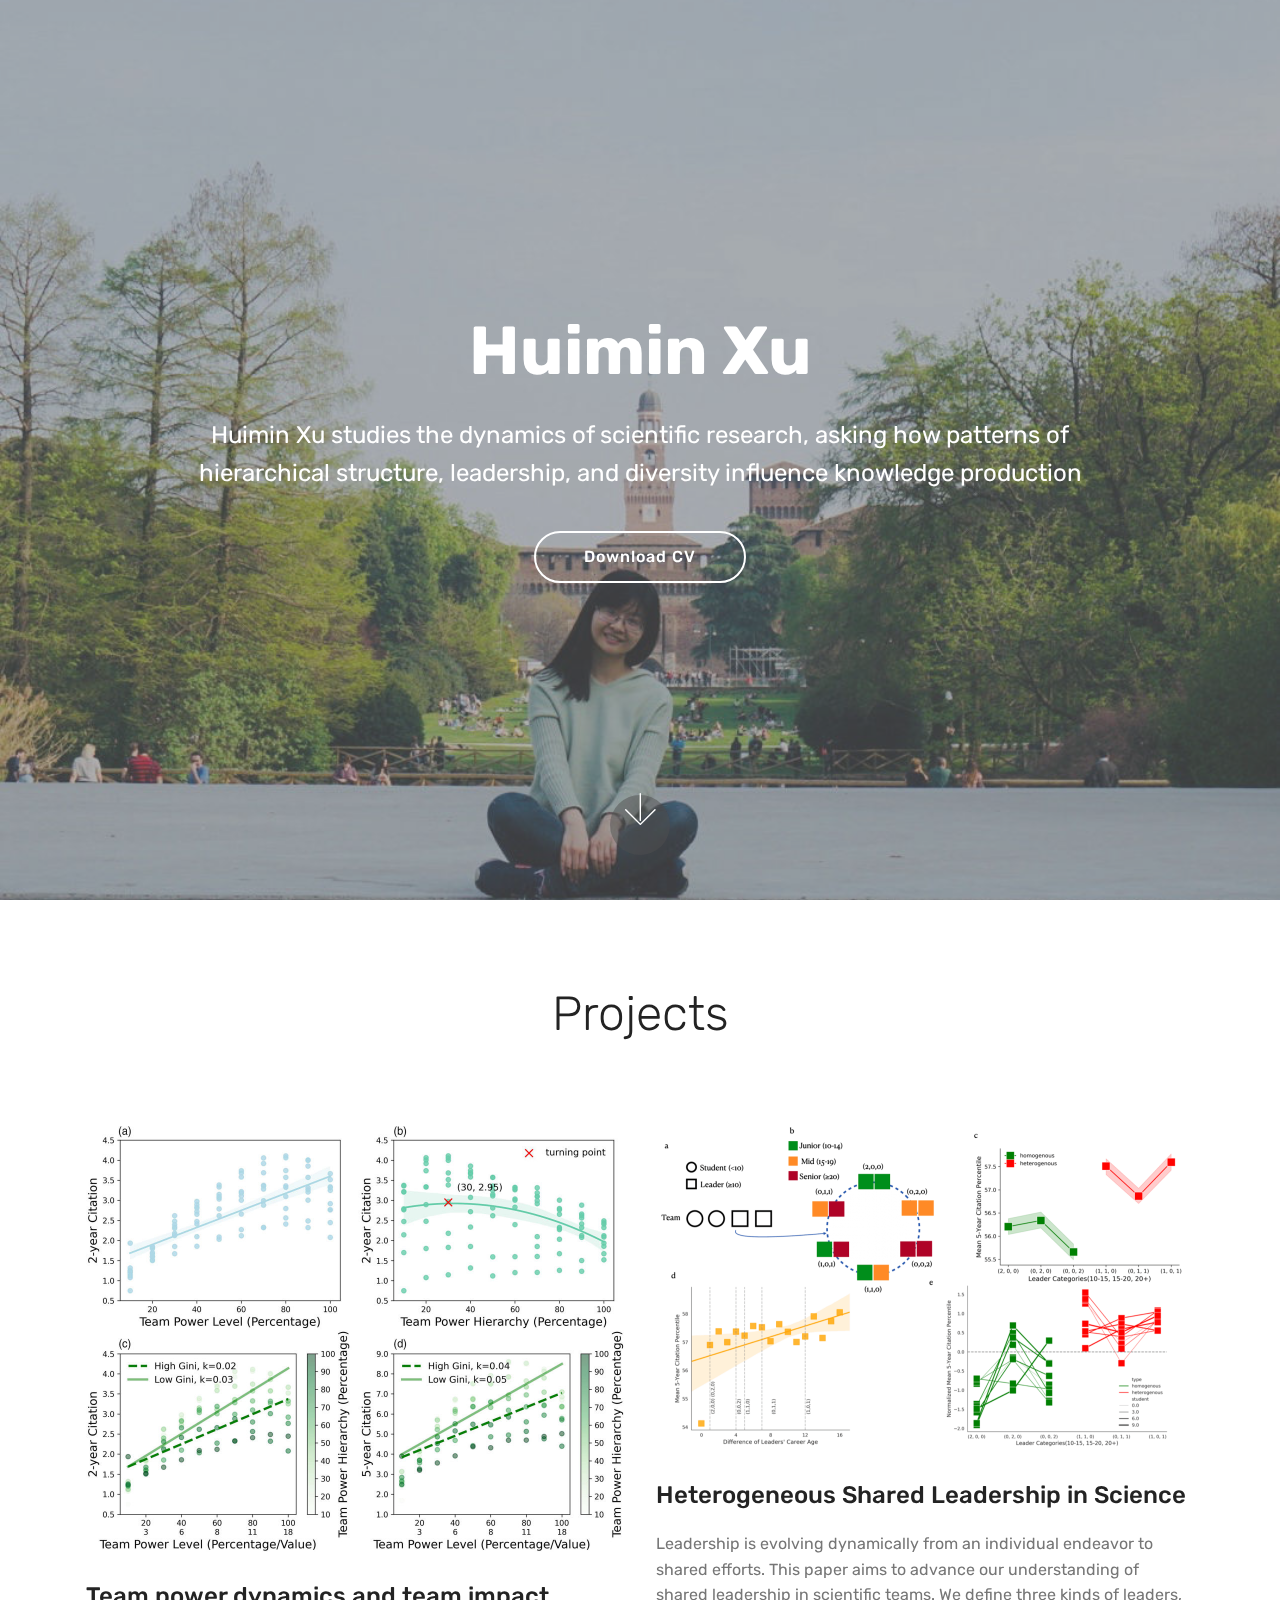
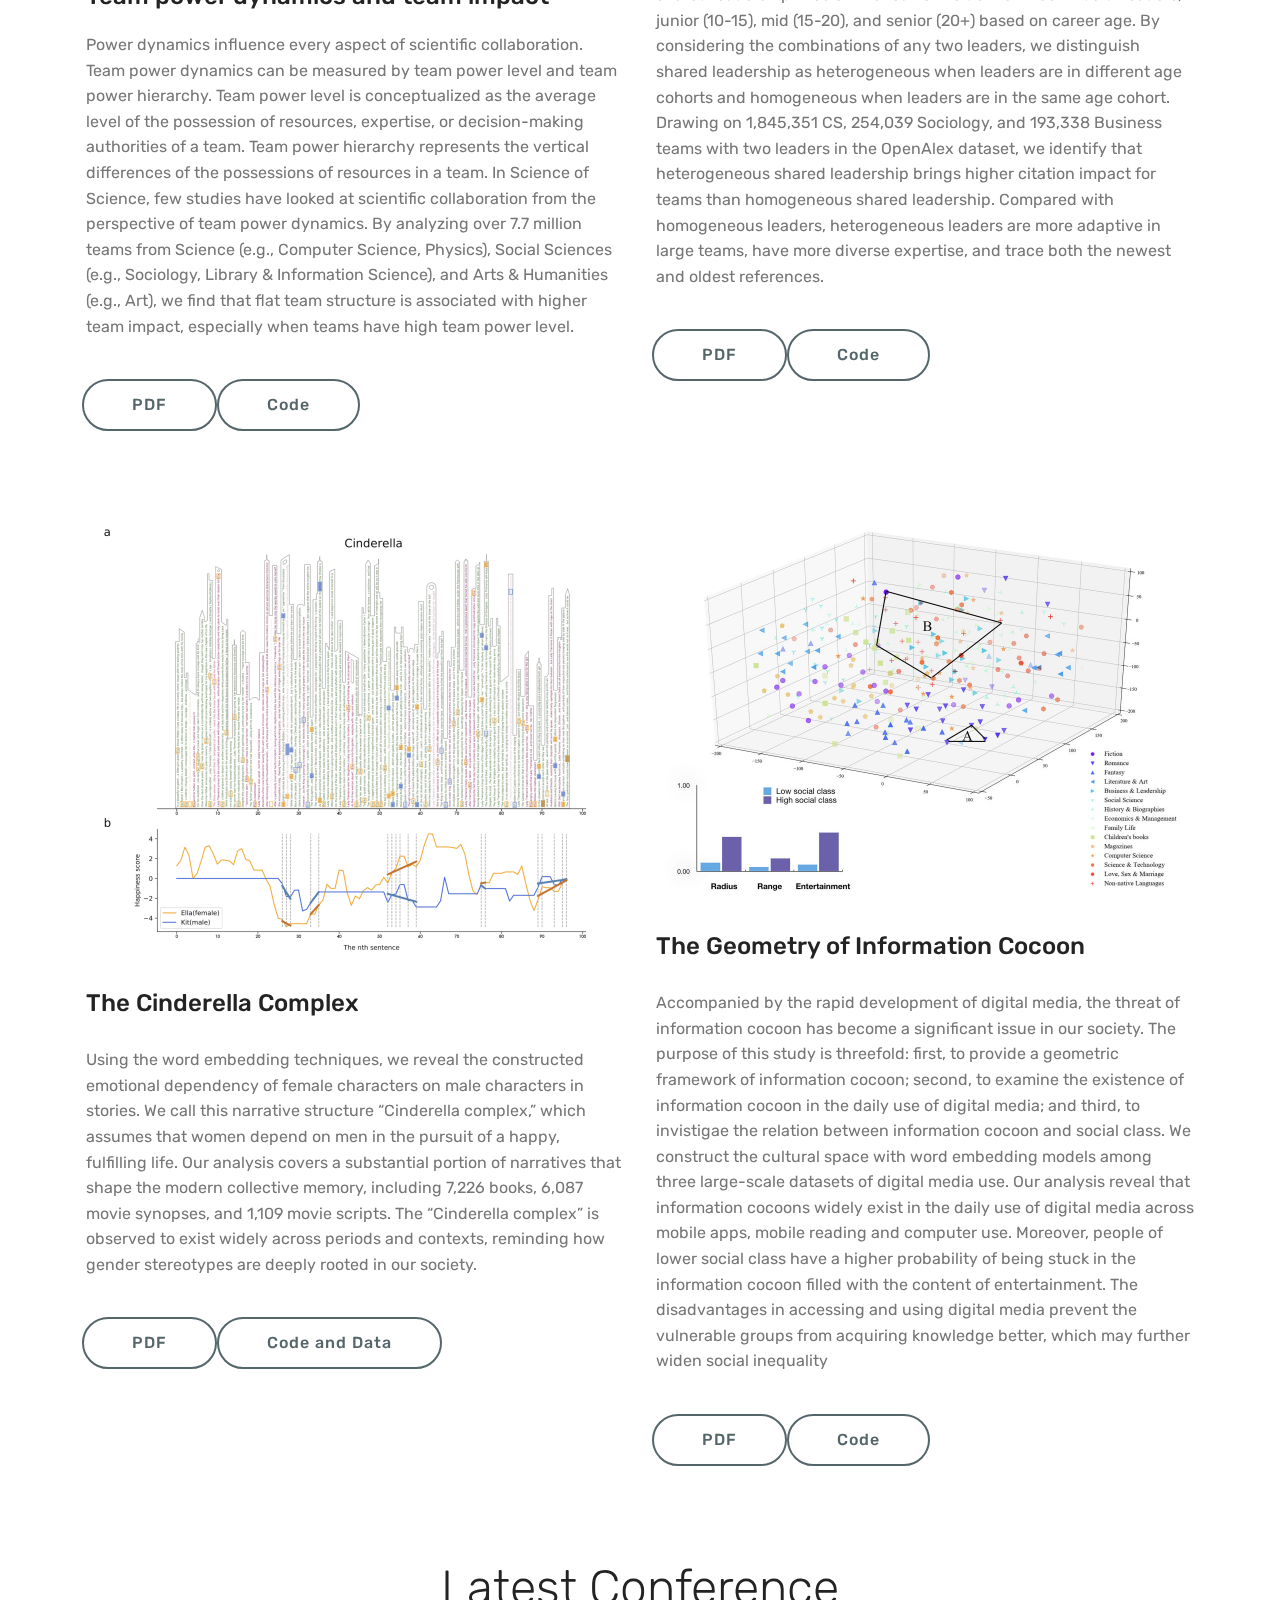
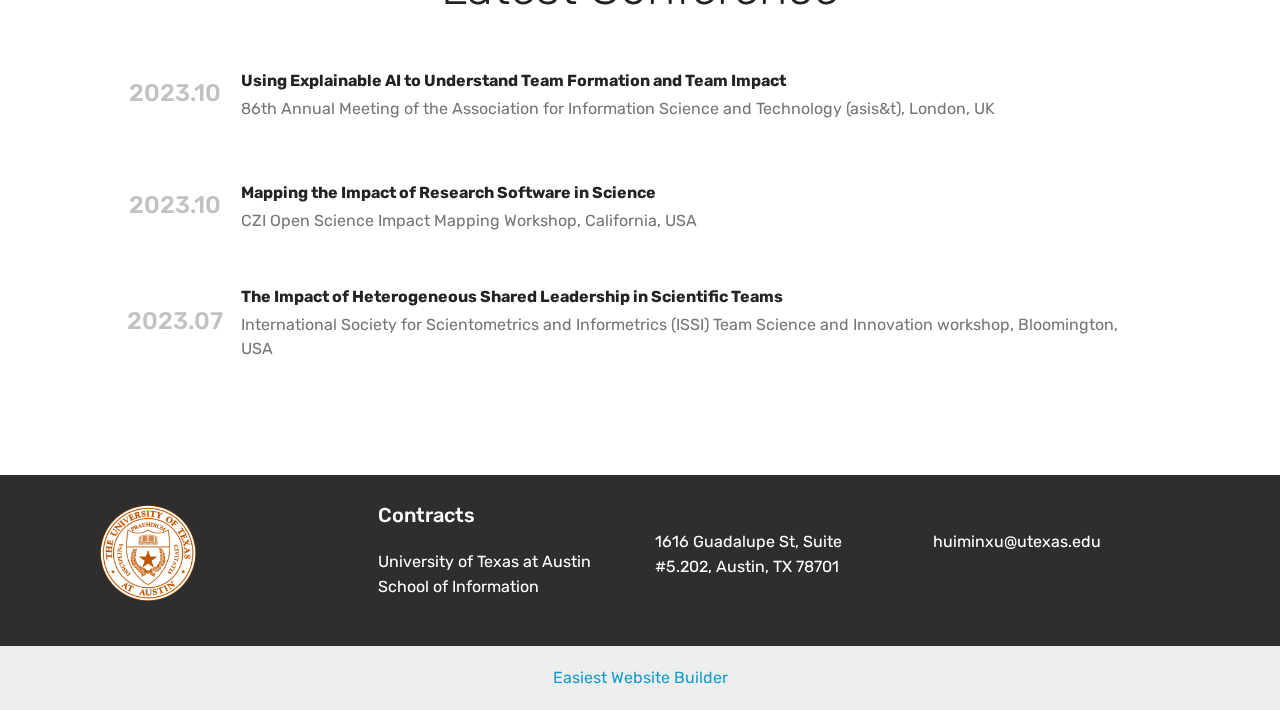
==== commit d837c745: "Add files via upload" ====
--- a/index.html
+++ b/index.html
@@ -89,7 +89,7 @@
         <div class="row justify-content-center">
             <!--Titles-->
             <div class="title pb-5 col-12">
-                <h2 class="align-left pb-3 mbr-fonts-style display-1">
+                <h2 class="align-left pb-3 mbr-fonts-style display-2">
                     Projects</h2>
                 
             </div>
@@ -276,7 +276,7 @@
         </div>
         
     </div>
-</section><section class="display-7" style="padding: 0;align-items: center;justify-content: center;flex-wrap: wrap;    align-content: center;display: flex;position: relative;height: 4rem;"><a href="https://mobiri.se/3093674" style="flex: 1 1;height: 4rem;position: absolute;width: 100%;z-index: 1;"><img alt="" style="height: 4rem;" src="[data-uri]"></a><p style="margin: 0;text-align: center;" class="display-7">&#8204;</p><a style="z-index:1" href="https://mobirise.com/builder/landing-page-software.html">Landing Page Software</a></section><script src="assets/popper/popper.min.js"></script>  <script src="assets/web/assets/jquery/jquery.min.js"></script>  <script src="assets/bootstrap/js/bootstrap.min.js"></script>  <script src="assets/tether/tether.min.js"></script>  <script src="assets/smoothscroll/smooth-scroll.js"></script>  <script src="assets/dropdown/js/nav-dropdown.js"></script>  <script src="assets/dropdown/js/navbar-dropdown.js"></script>  <script src="assets/touchswipe/jquery.touch-swipe.min.js"></script>  <script src="assets/parallax/jarallax.min.js"></script>  <script src="assets/viewportchecker/jquery.viewportchecker.js"></script>  <script src="assets/theme/js/script.js"></script>  
+</section><section class="display-7" style="padding: 0;align-items: center;justify-content: center;flex-wrap: wrap;    align-content: center;display: flex;position: relative;height: 4rem;"><a href="https://mobiri.se/3093674" style="flex: 1 1;height: 4rem;position: absolute;width: 100%;z-index: 1;"><img alt="" style="height: 4rem;" src="[data-uri]"></a><p style="margin: 0;text-align: center;" class="display-7">&#8204;</p><a style="z-index:1" href="https://mobirise.com/builder/easiest-website-builder.html">Easiest Website Builder</a></section><script src="assets/popper/popper.min.js"></script>  <script src="assets/web/assets/jquery/jquery.min.js"></script>  <script src="assets/bootstrap/js/bootstrap.min.js"></script>  <script src="assets/tether/tether.min.js"></script>  <script src="assets/smoothscroll/smooth-scroll.js"></script>  <script src="assets/dropdown/js/nav-dropdown.js"></script>  <script src="assets/dropdown/js/navbar-dropdown.js"></script>  <script src="assets/touchswipe/jquery.touch-swipe.min.js"></script>  <script src="assets/parallax/jarallax.min.js"></script>  <script src="assets/viewportchecker/jquery.viewportchecker.js"></script>  <script src="assets/theme/js/script.js"></script>  
   
   
 </body>
--- a/assets/web/assets/mobirise-icons/mobirise-icons.css
+++ b/assets/web/assets/mobirise-icons/mobirise-icons.css
@@ -7,6 +7,7 @@
     url('mobirise-icons.svg?spat4u#MobiriseIcons') format('svg');
   font-weight: normal;
   font-style: normal;
+  font-display: swap;
 }
 
 [class^="mbri-"], [class*=" mbri-"] {
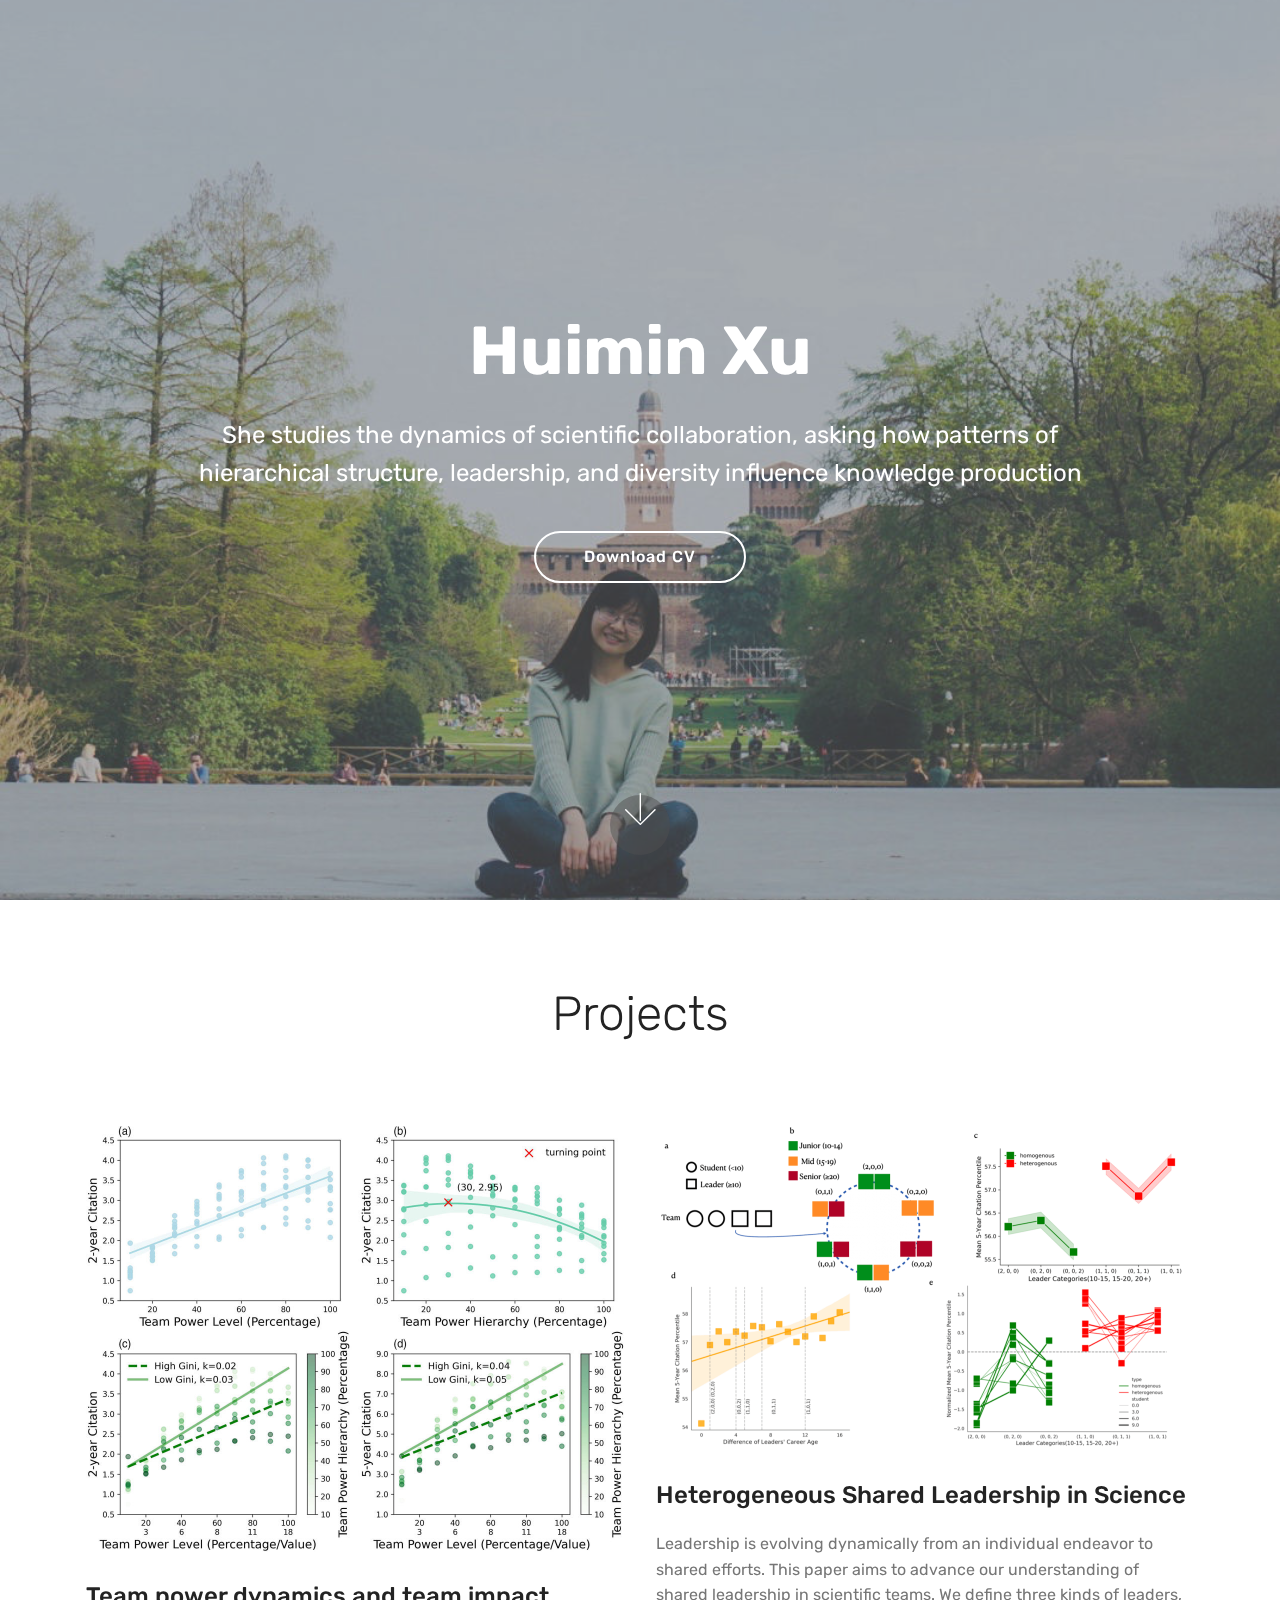
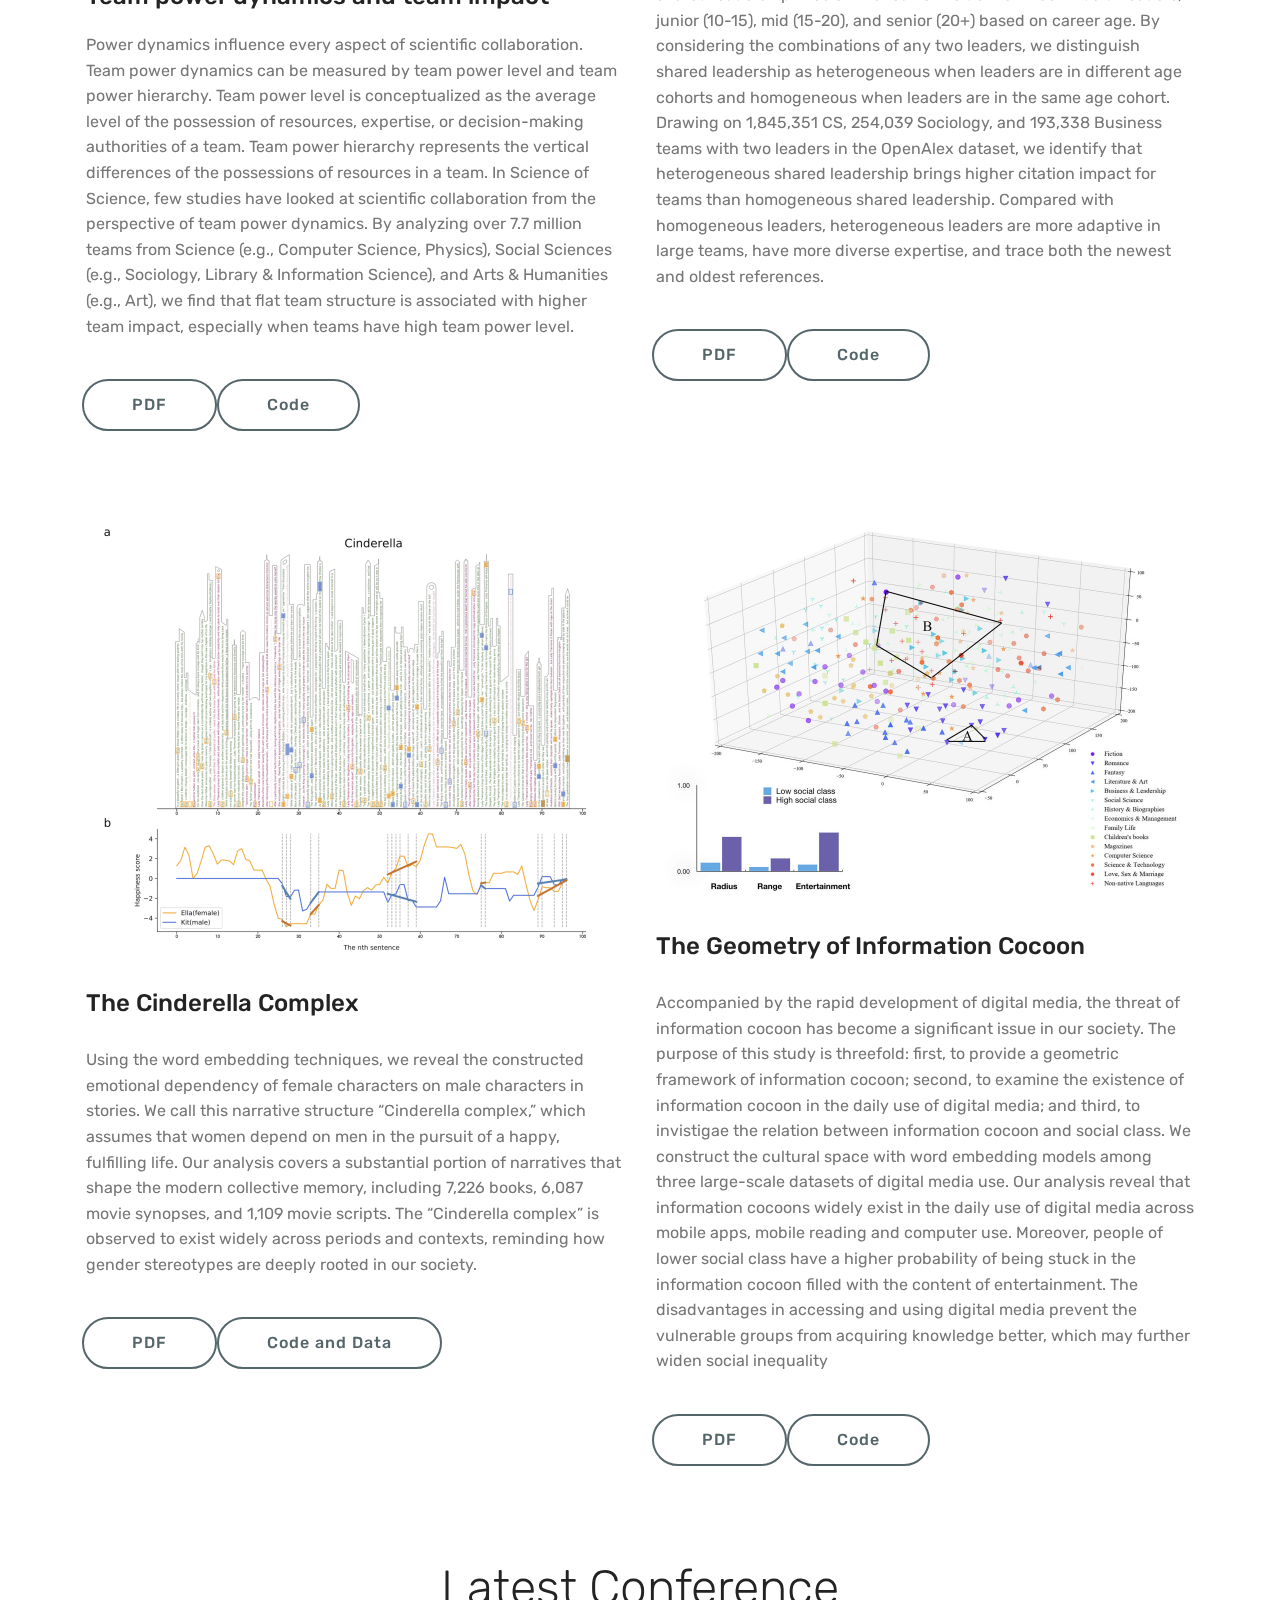
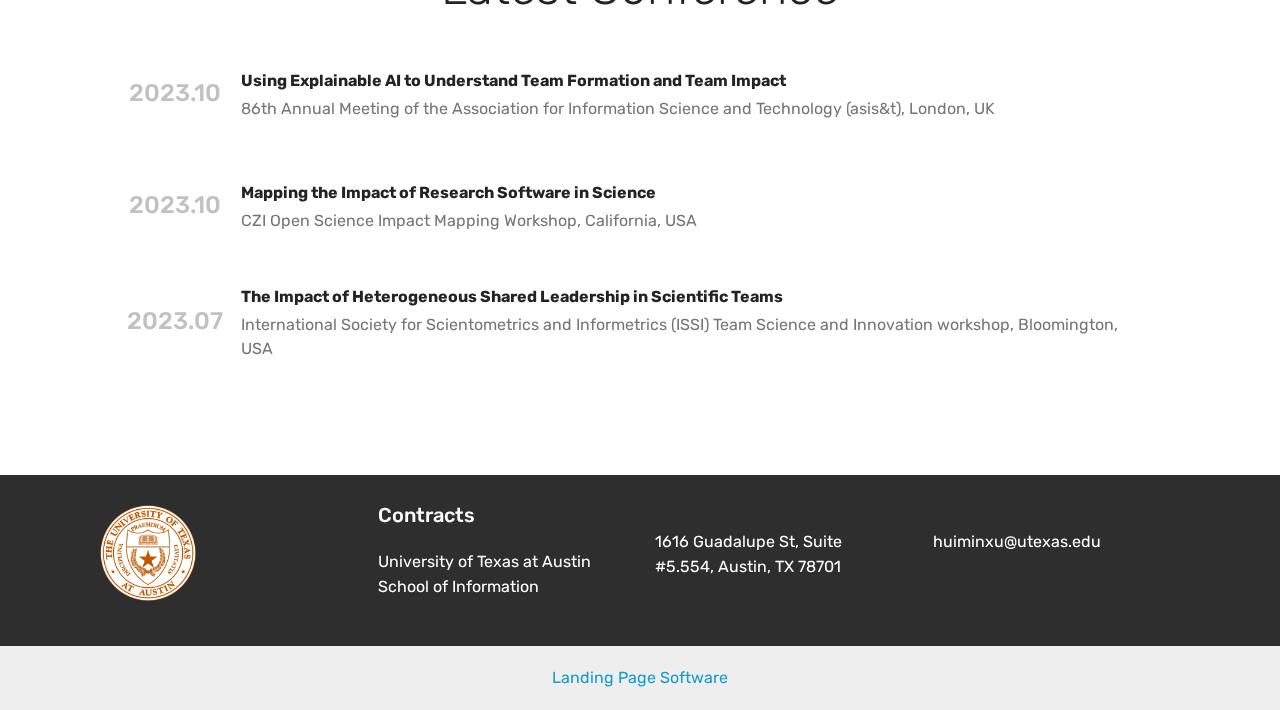
==== commit 114e2e3f: "Add files via upload" ====
--- a/index.html
+++ b/index.html
@@ -66,8 +66,8 @@
             <div class="mbr-white col-md-10">
                 <h1 class="mbr-section-title mbr-bold pb-3 mbr-fonts-style display-1">Huimin Xu</h1>
                 
-                <p class="mbr-text pb-3 mbr-fonts-style display-5">Huimin Xu studies the dynamics of scientific research, asking how patterns of hierarchical structure, leadership, and diversity influence knowledge production</p>
-                <div class="mbr-section-btn"><a class="btn btn-md btn-white-outline display-4" href="assets/files/HUIMIN%20XU2022:01.pdf" target="_blank">Download CV</a></div>
+                <p class="mbr-text pb-3 mbr-fonts-style display-5">She studies the dynamics of scientific collaboration, asking how patterns of hierarchical structure, leadership, and diversity influence knowledge production</p>
+                <div class="mbr-section-btn"><a class="btn btn-md btn-white-outline display-4" href="assets/files/HUIMIN-XU_CV_adademia.pdf" target="_blank">Download CV</a></div>
             </div>
         </div>
     </div>
@@ -267,7 +267,7 @@
             </div>
             <div class="col-12 col-md-3 mbr-fonts-style display-7">
                 <h5 class="pb-3"></h5>
-                <p class="mbr-text">1616 Guadalupe St, Suite #5.202, Austin, TX 78701</p>
+                <p class="mbr-text">1616 Guadalupe St, Suite #5.554, Austin, TX 78701</p>
             </div>
             <div class="col-12 col-md-3 mbr-fonts-style display-7">
                 <h5 class="pb-3"></h5>
@@ -276,7 +276,7 @@
         </div>
         
     </div>
-</section><section class="display-7" style="padding: 0;align-items: center;justify-content: center;flex-wrap: wrap;    align-content: center;display: flex;position: relative;height: 4rem;"><a href="https://mobiri.se/3093674" style="flex: 1 1;height: 4rem;position: absolute;width: 100%;z-index: 1;"><img alt="" style="height: 4rem;" src="[data-uri]"></a><p style="margin: 0;text-align: center;" class="display-7">&#8204;</p><a style="z-index:1" href="https://mobirise.com/builder/easiest-website-builder.html">Easiest Website Builder</a></section><script src="assets/popper/popper.min.js"></script>  <script src="assets/web/assets/jquery/jquery.min.js"></script>  <script src="assets/bootstrap/js/bootstrap.min.js"></script>  <script src="assets/tether/tether.min.js"></script>  <script src="assets/smoothscroll/smooth-scroll.js"></script>  <script src="assets/dropdown/js/nav-dropdown.js"></script>  <script src="assets/dropdown/js/navbar-dropdown.js"></script>  <script src="assets/touchswipe/jquery.touch-swipe.min.js"></script>  <script src="assets/parallax/jarallax.min.js"></script>  <script src="assets/viewportchecker/jquery.viewportchecker.js"></script>  <script src="assets/theme/js/script.js"></script>  
+</section><section class="display-7" style="padding: 0;align-items: center;justify-content: center;flex-wrap: wrap;    align-content: center;display: flex;position: relative;height: 4rem;"><a href="https://mobiri.se/3093674" style="flex: 1 1;height: 4rem;position: absolute;width: 100%;z-index: 1;"><img alt="" style="height: 4rem;" src="[data-uri]"></a><p style="margin: 0;text-align: center;" class="display-7">&#8204;</p><a style="z-index:1" href="https://mobirise.com/builder/landing-page-software.html">Landing Page Software</a></section><script src="assets/popper/popper.min.js"></script>  <script src="assets/web/assets/jquery/jquery.min.js"></script>  <script src="assets/bootstrap/js/bootstrap.min.js"></script>  <script src="assets/tether/tether.min.js"></script>  <script src="assets/smoothscroll/smooth-scroll.js"></script>  <script src="assets/dropdown/js/nav-dropdown.js"></script>  <script src="assets/dropdown/js/navbar-dropdown.js"></script>  <script src="assets/touchswipe/jquery.touch-swipe.min.js"></script>  <script src="assets/parallax/jarallax.min.js"></script>  <script src="assets/viewportchecker/jquery.viewportchecker.js"></script>  <script src="assets/theme/js/script.js"></script>  
   
   
 </body>
